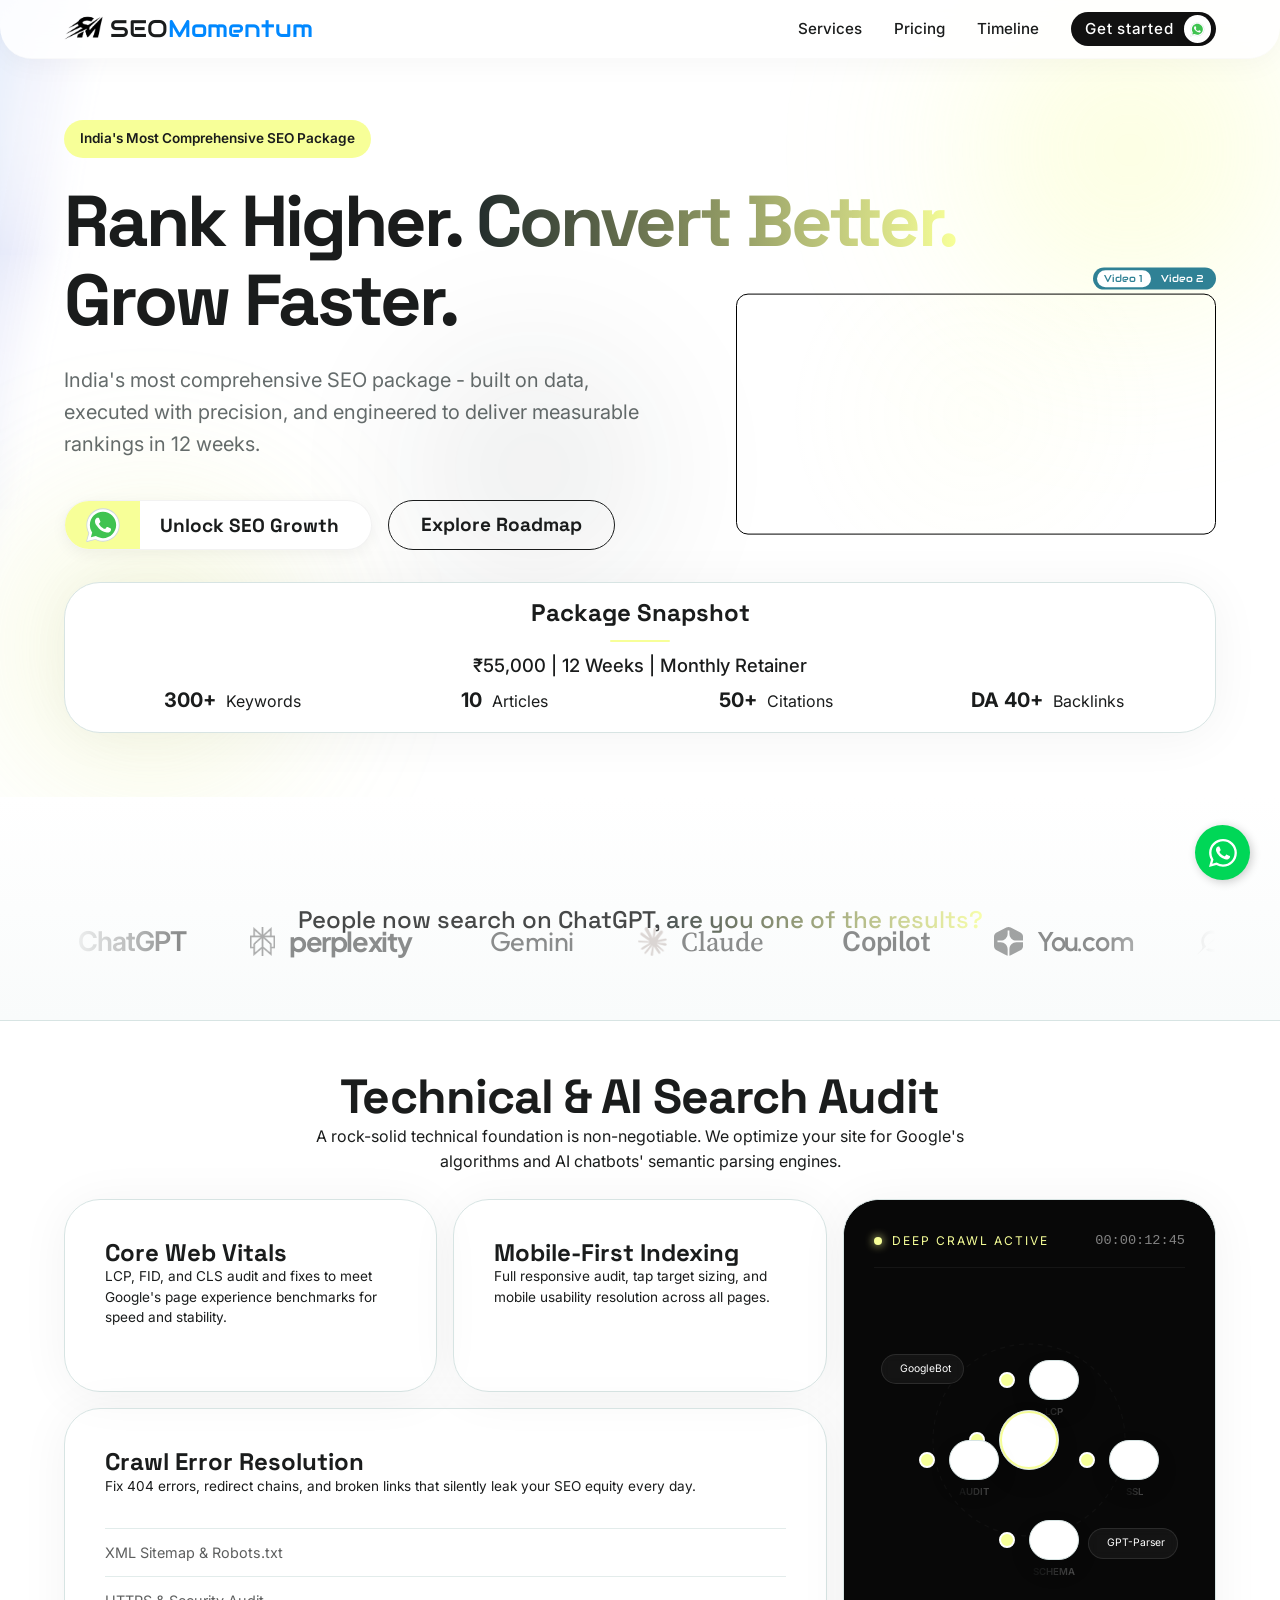
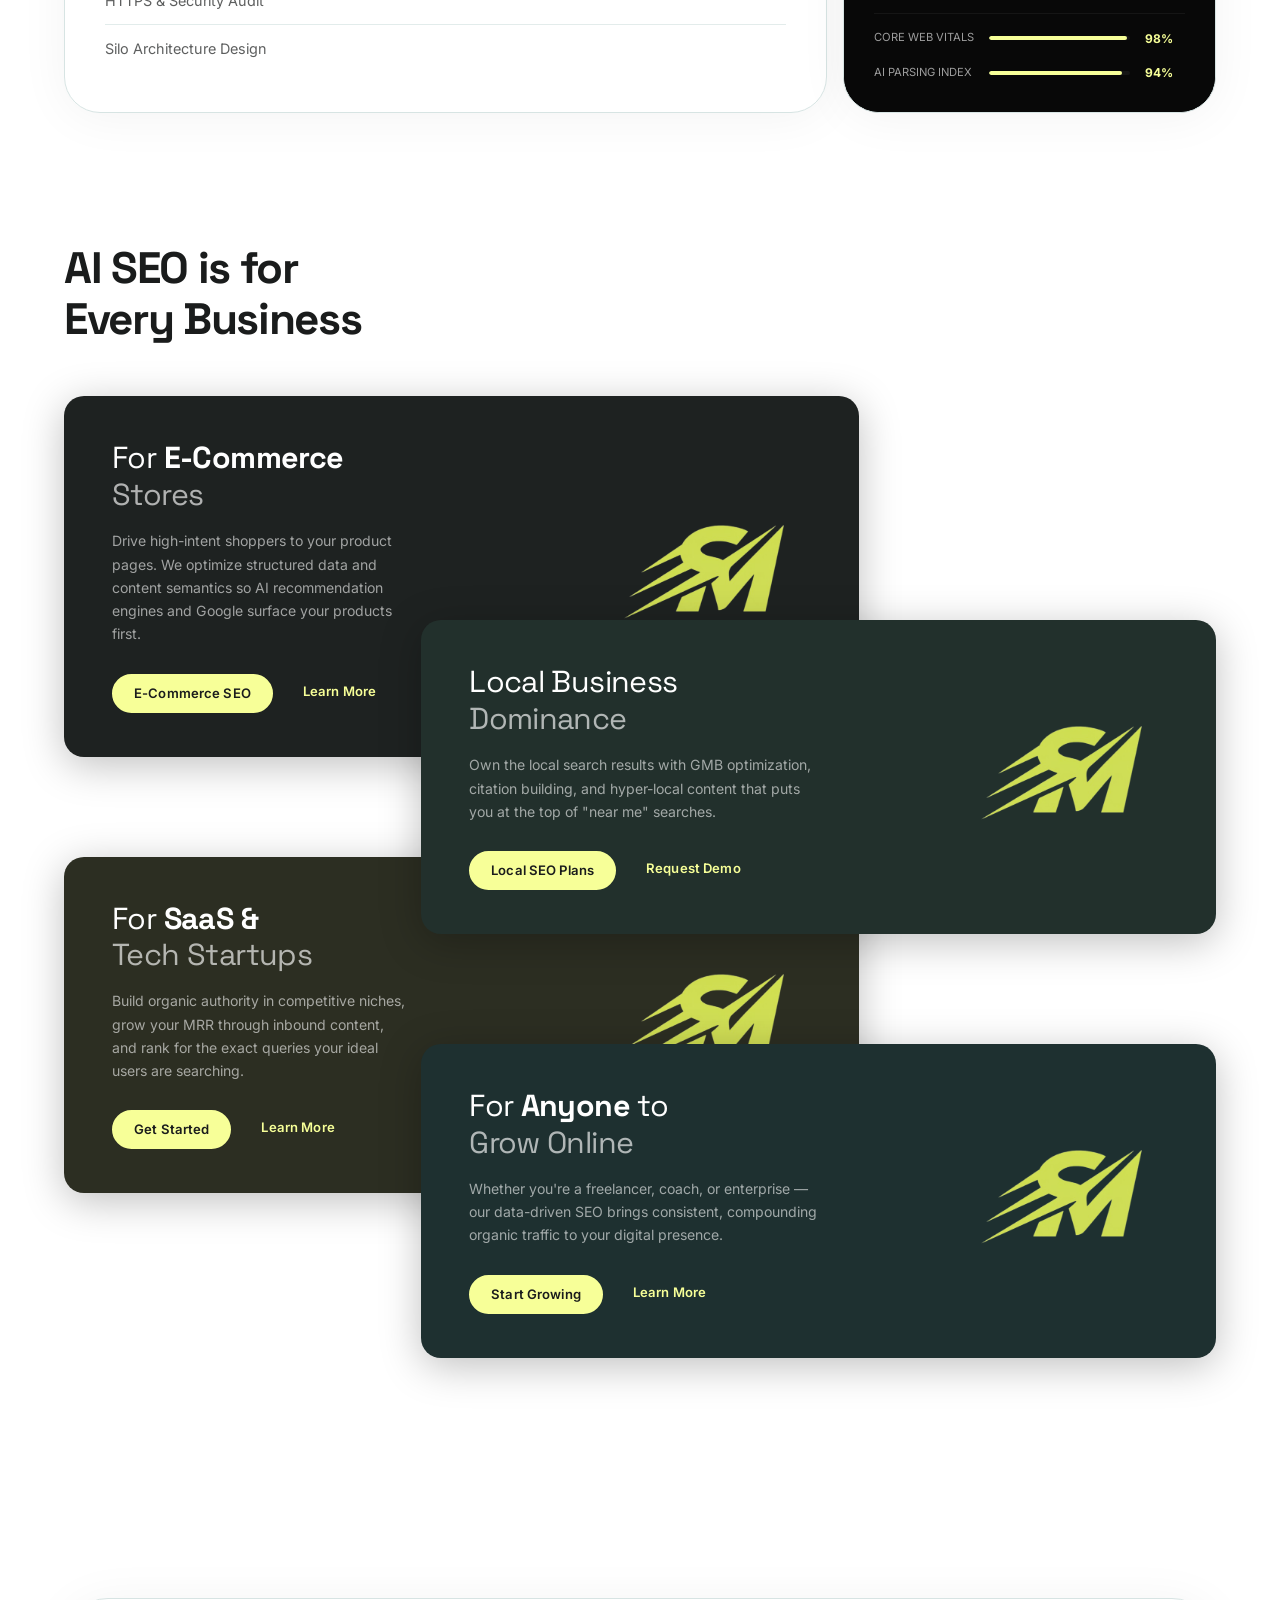
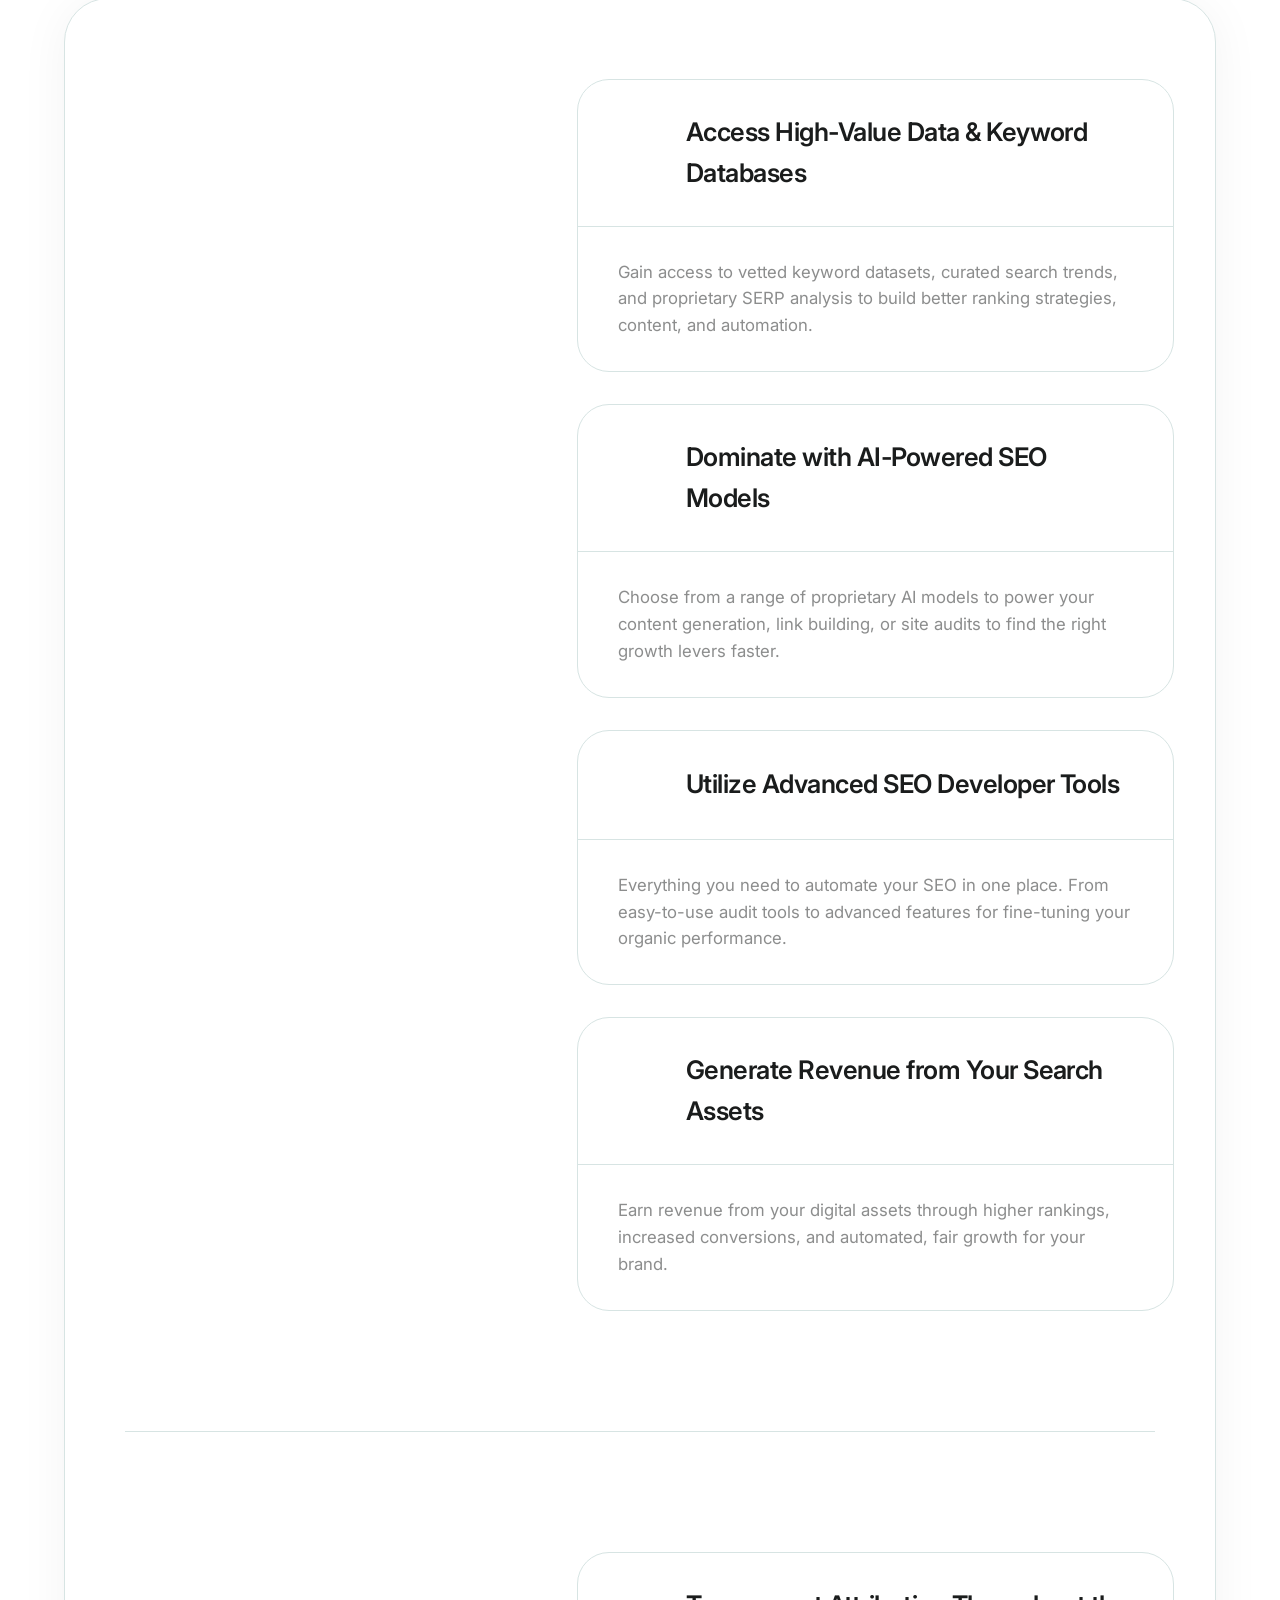
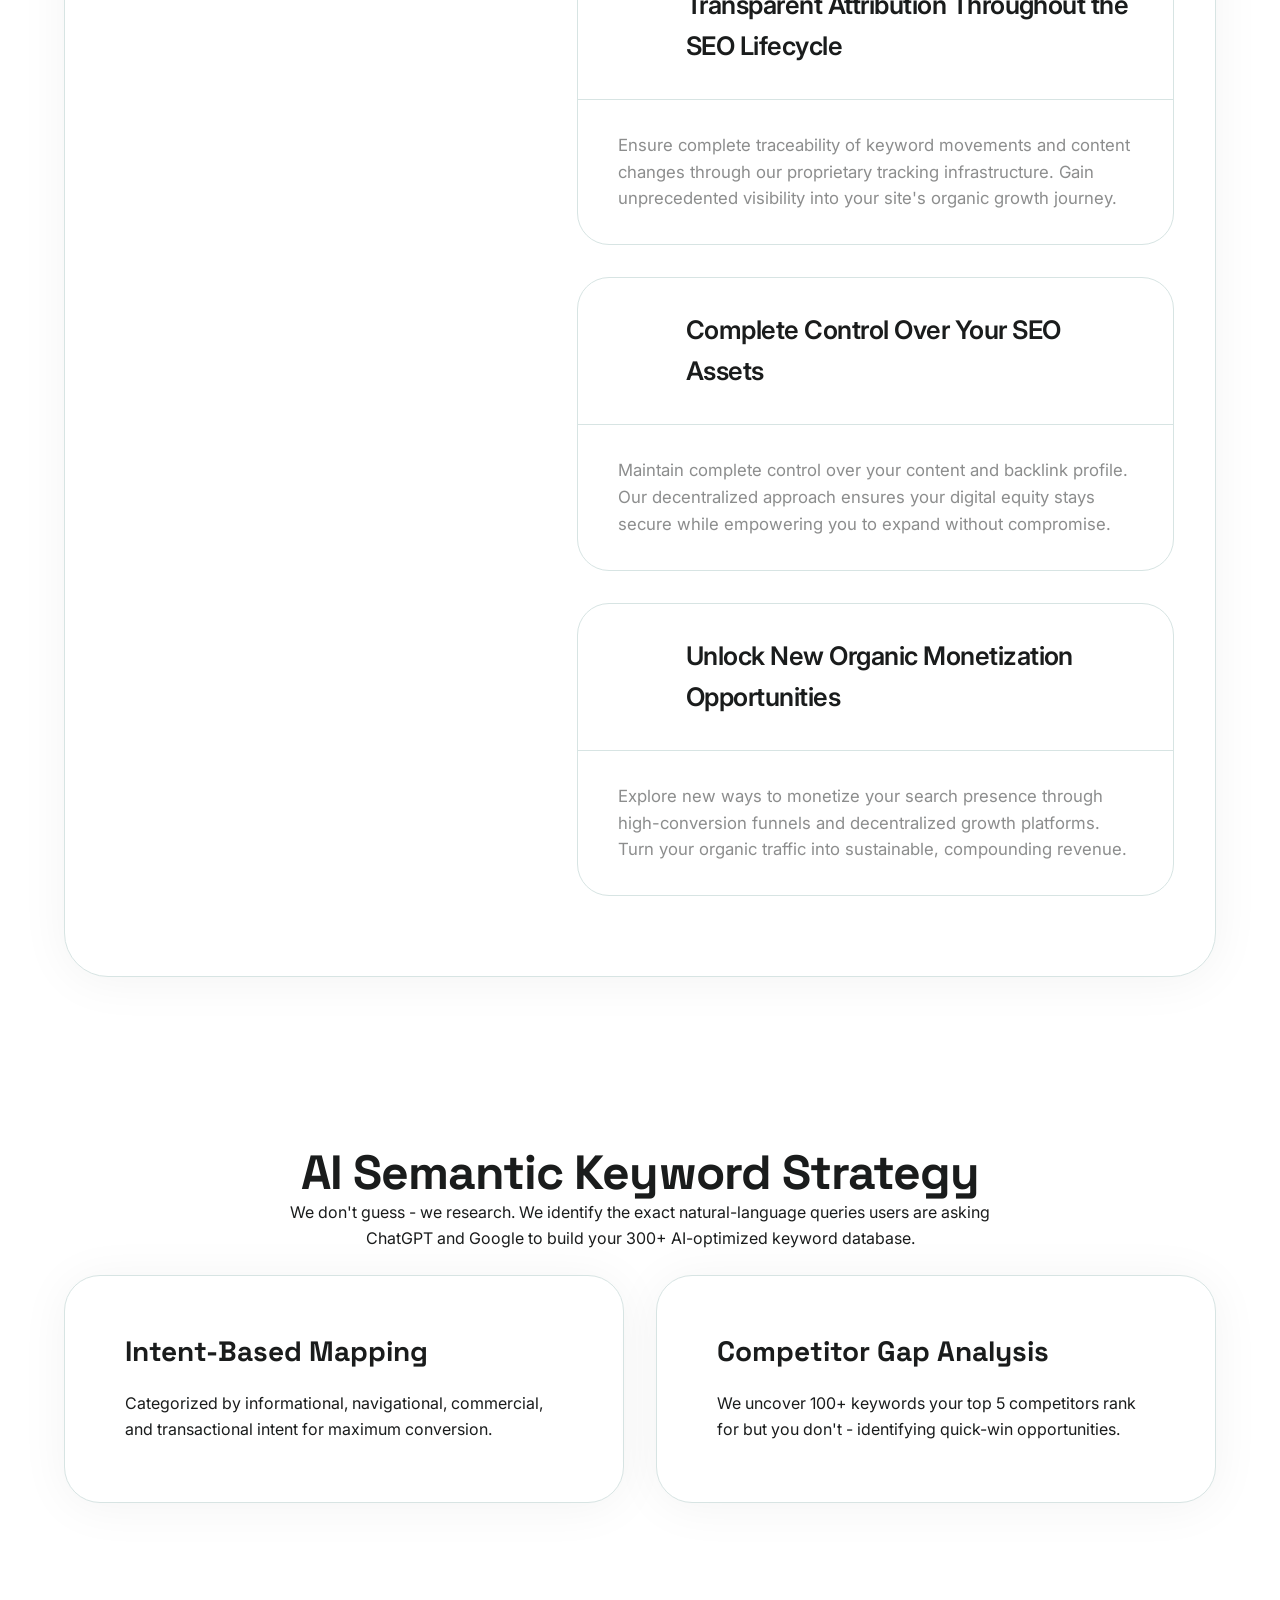
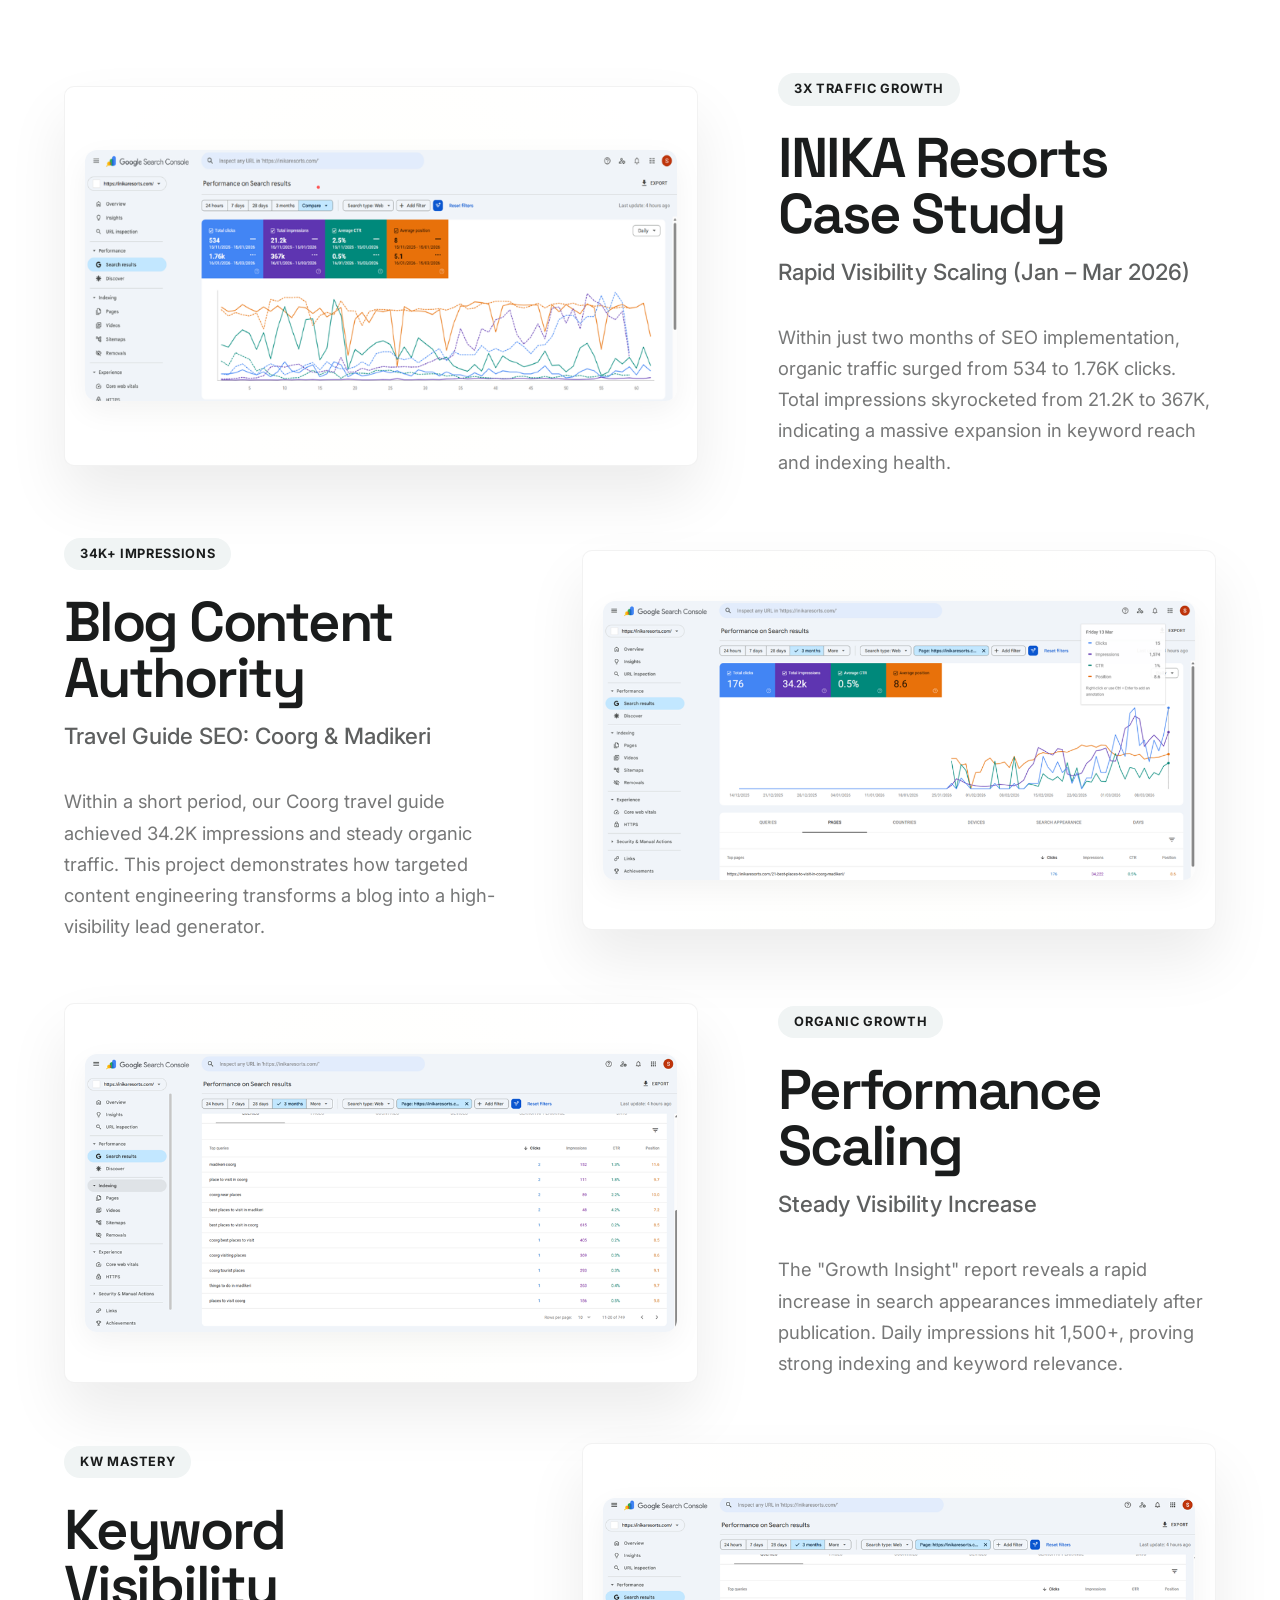
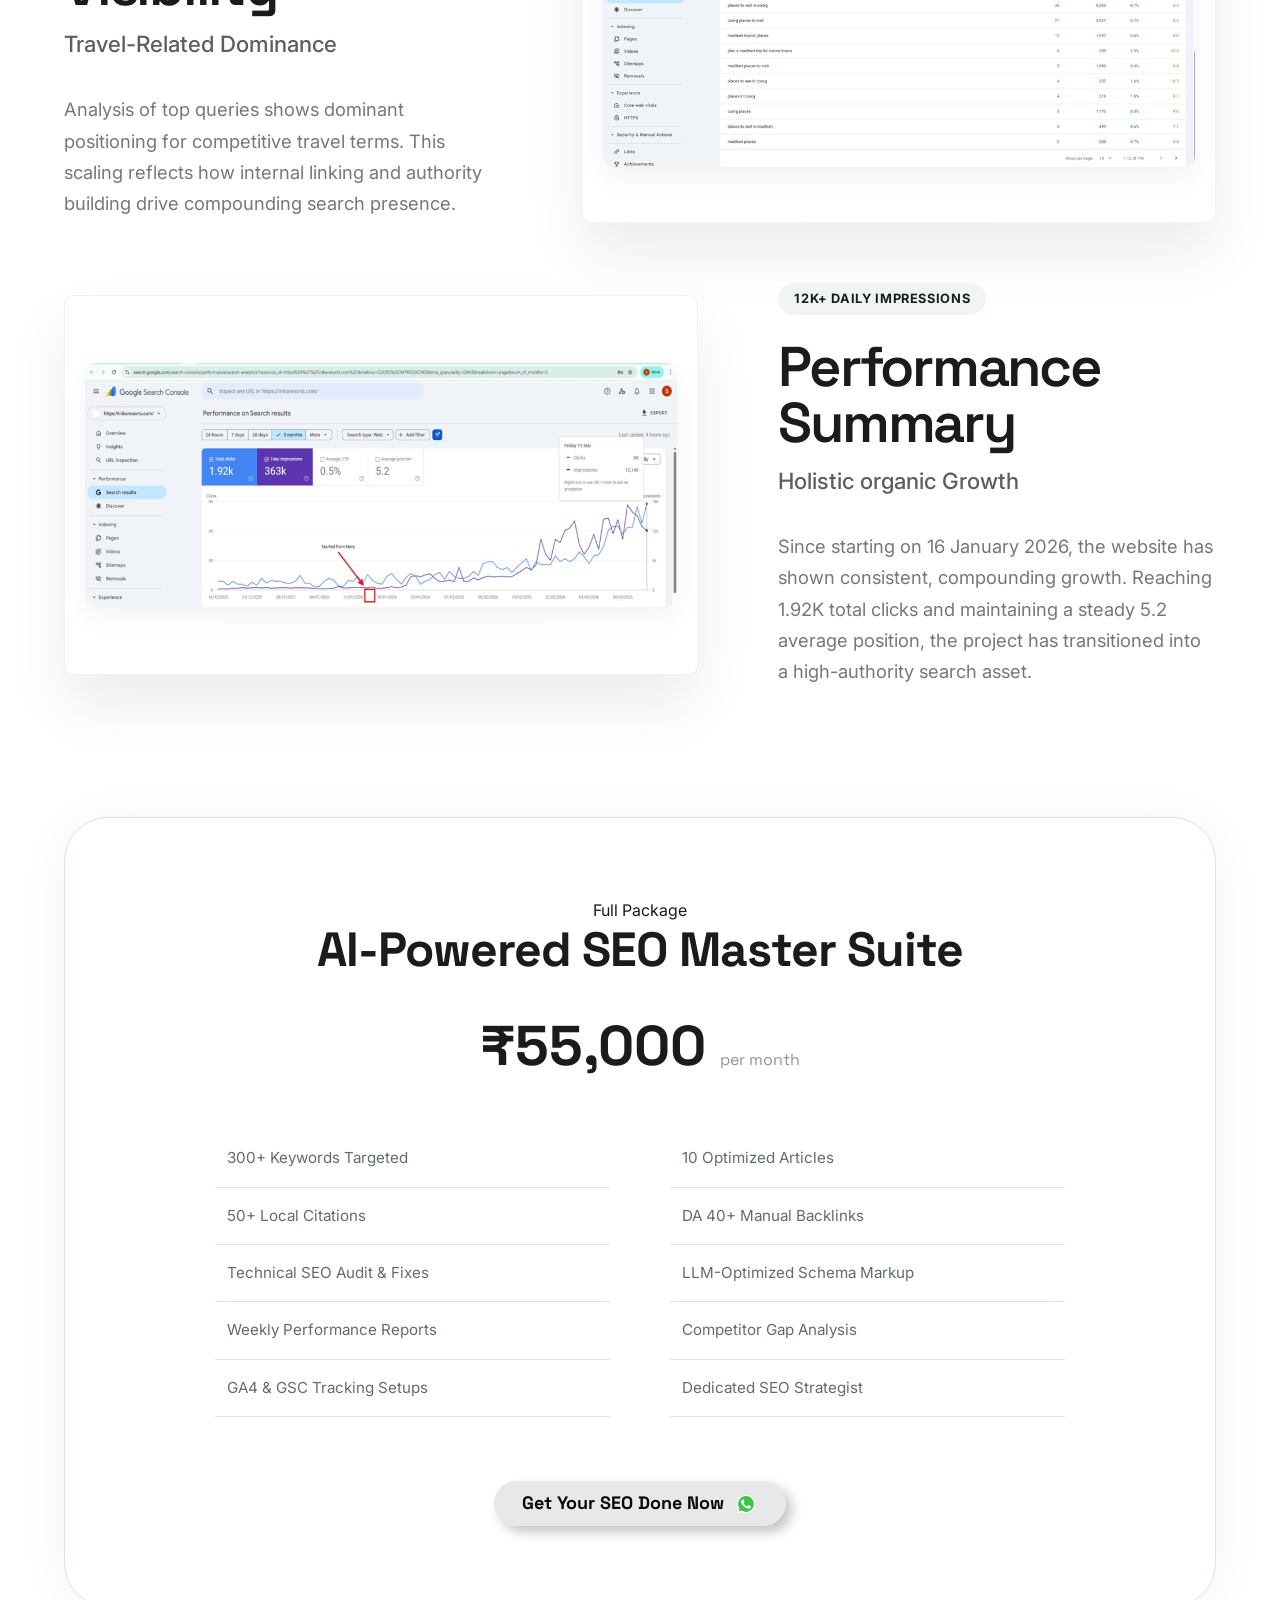
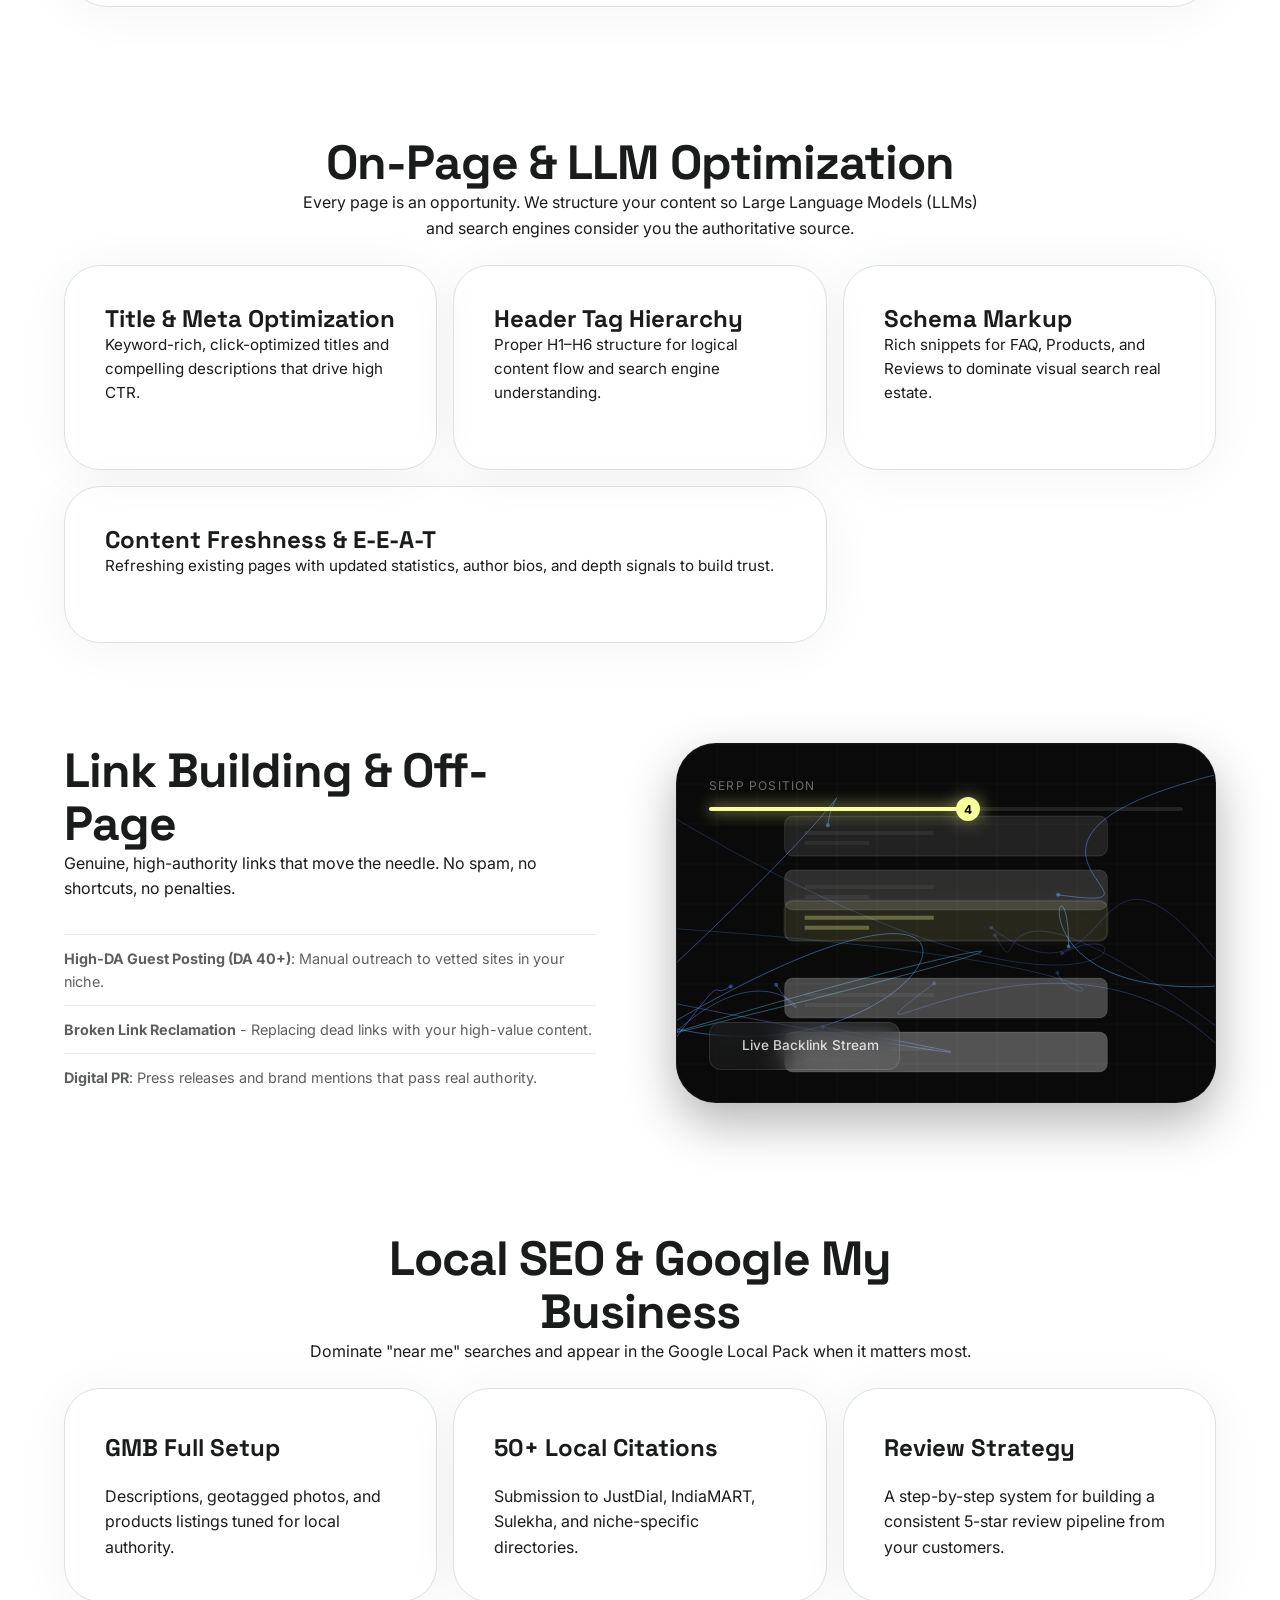
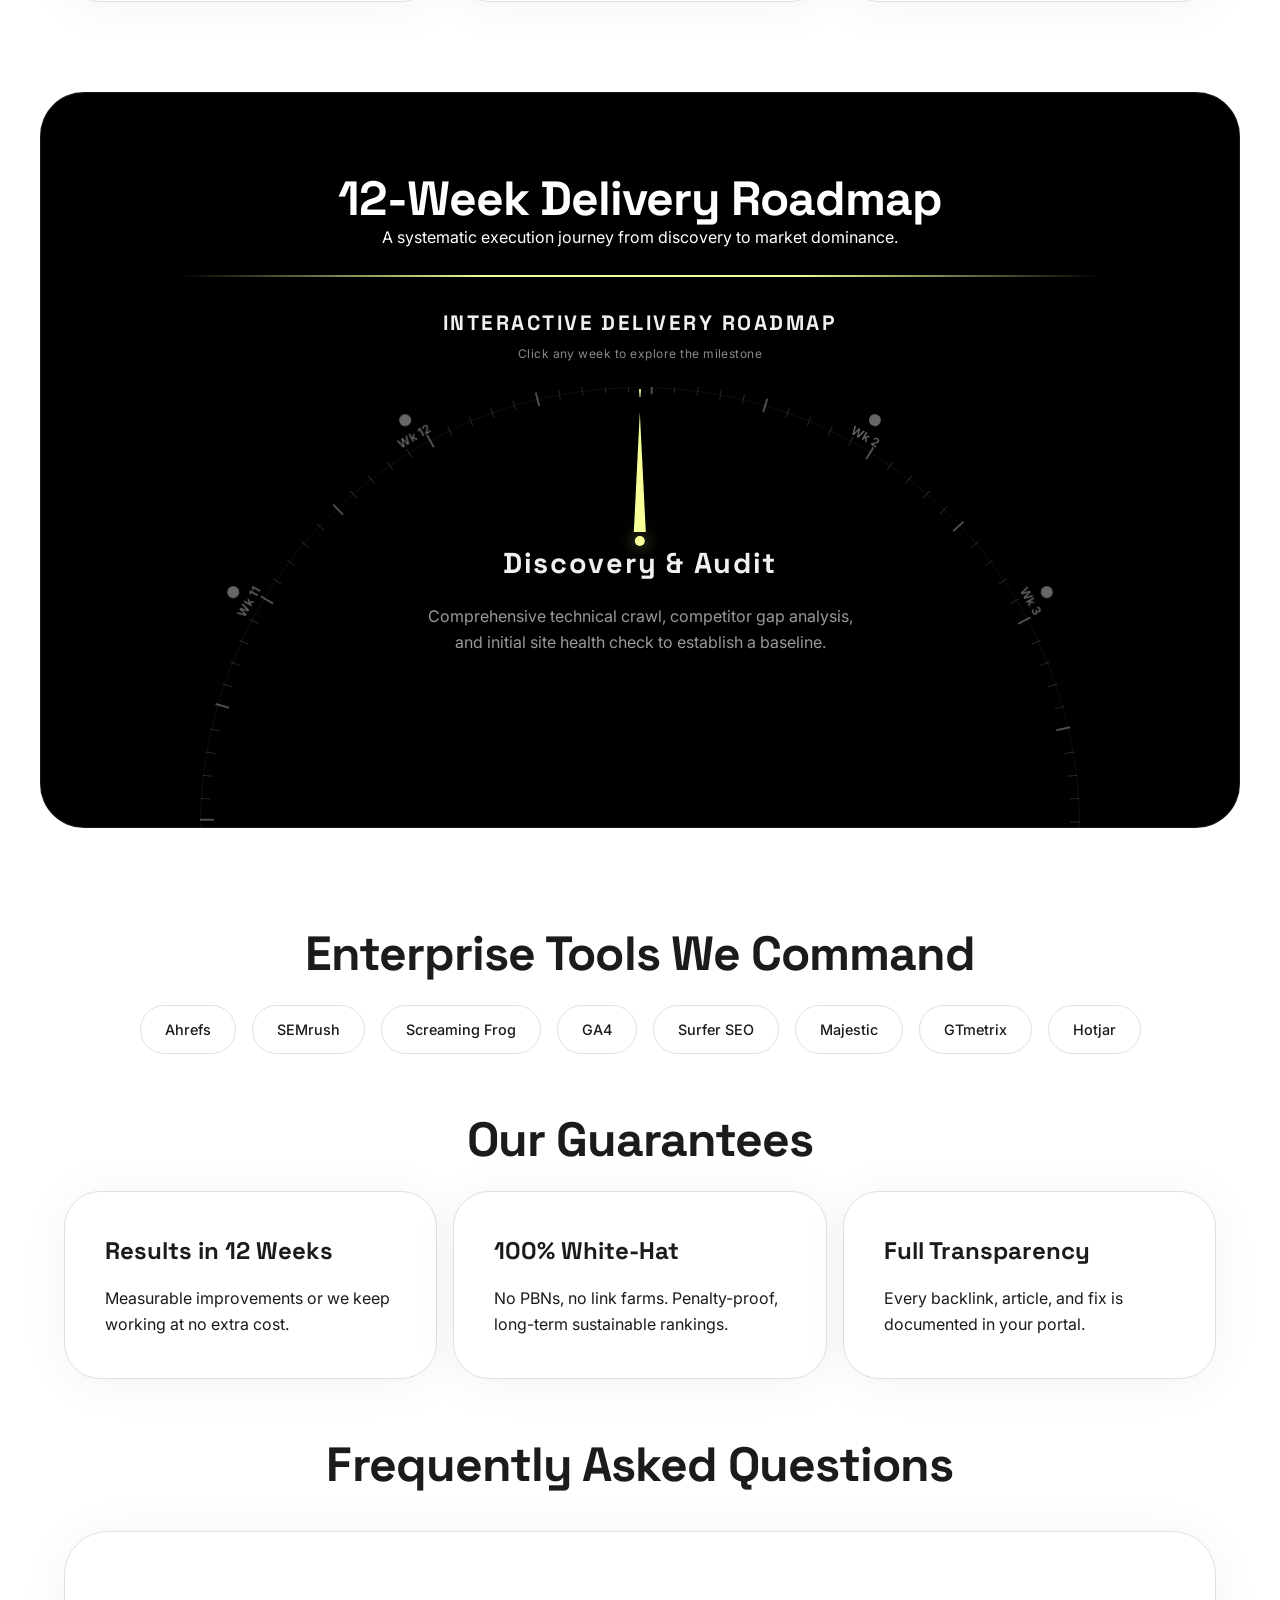
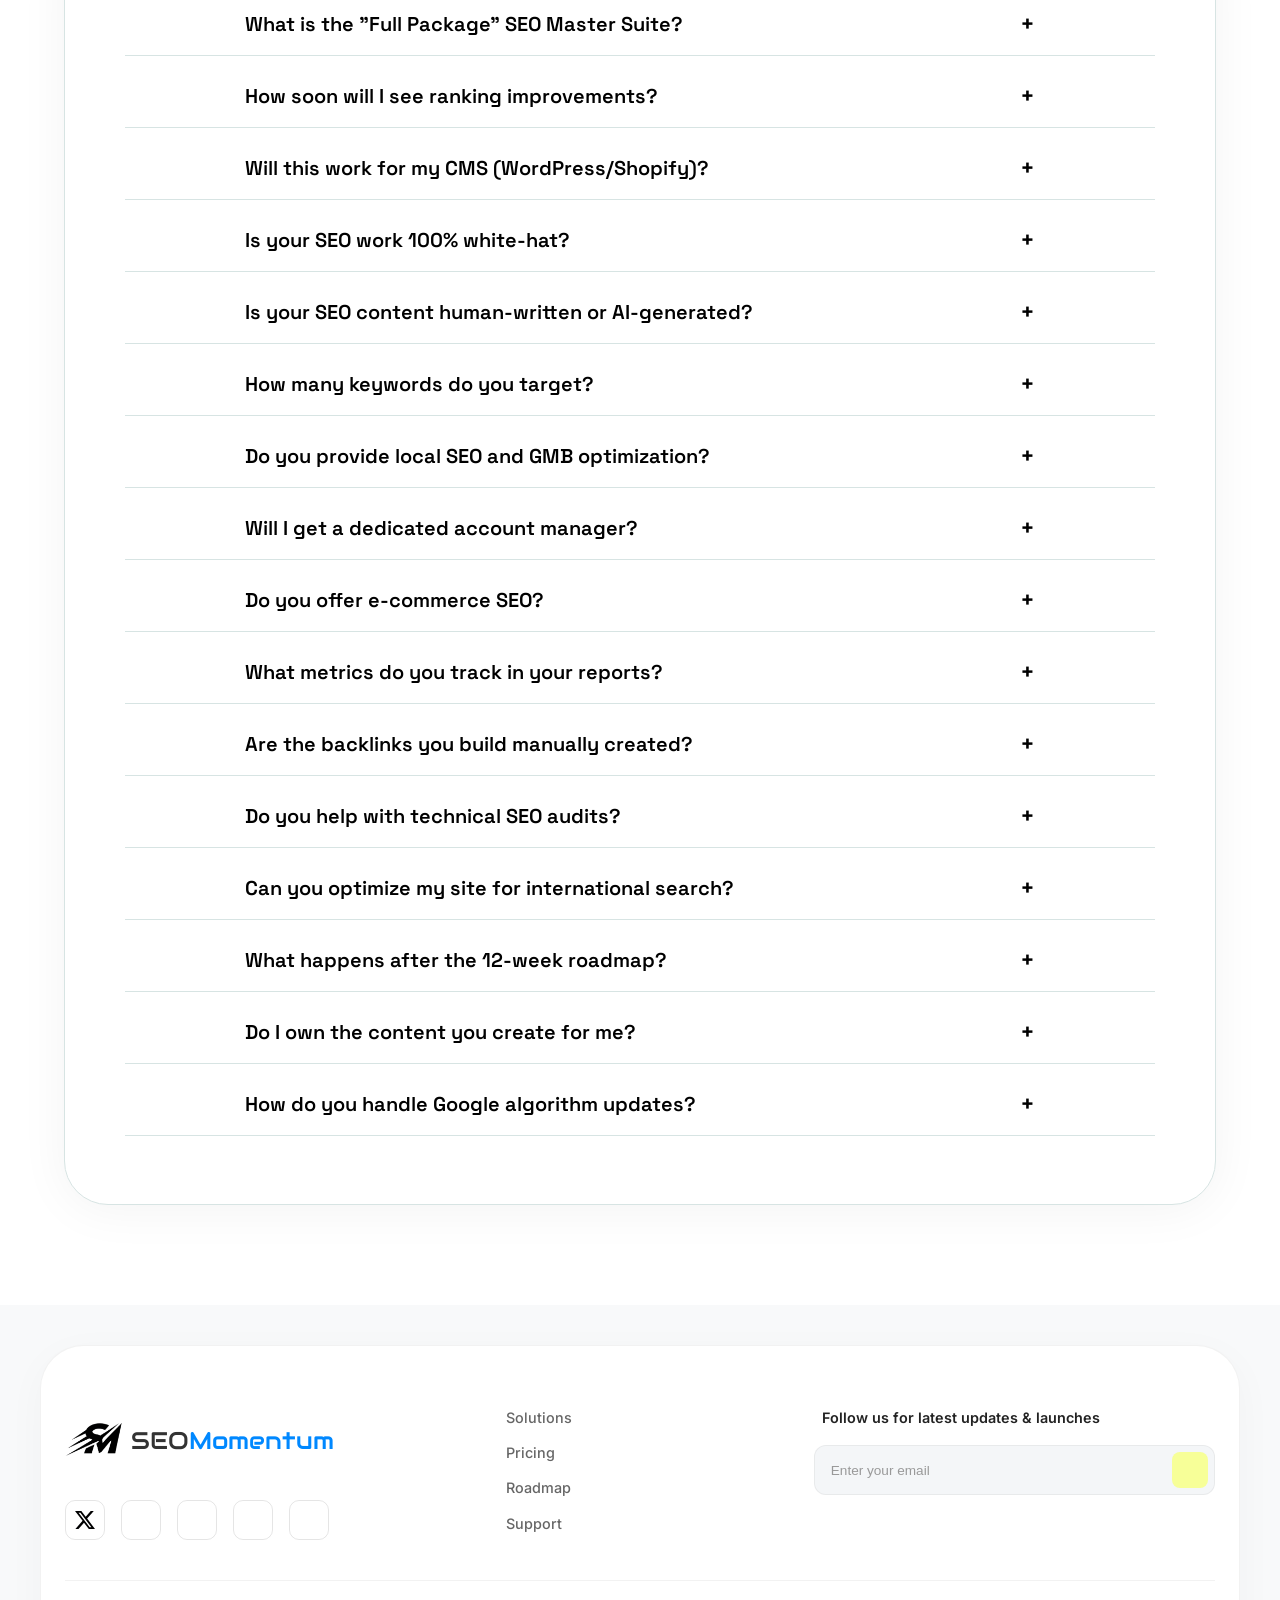
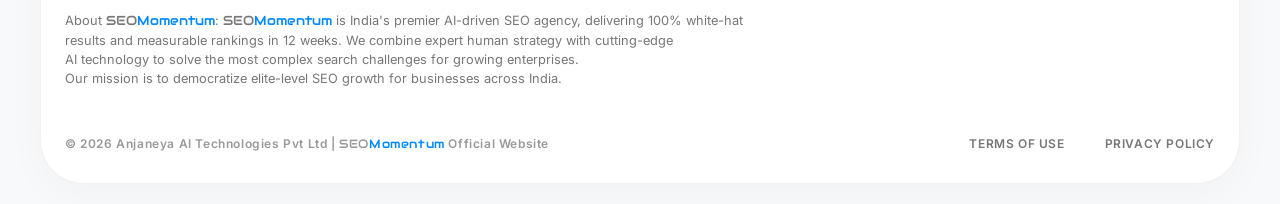
==== index.html @ 2c58799e "updates done" ====
<!DOCTYPE html>
<html lang="en">

<head>
    <meta charset="UTF-8">
    <meta name="viewport" content="width=device-width, initial-scale=1.0">
    <title>SEO Momentum | Premium SEO Services & Digital Growth</title>
    <link rel="icon" type="image/png" href="assets/seo-logo-yello.png">
    <meta name="description"
        content="SEOMomentum provides elite SEO services with guaranteed results in 12 weeks. Experience the future of search engine optimization.">
    <meta name="keywords"
        content="SEO, SEO Services, AI SEO, Digital Growth, Search Engine Optimization, SEOMomentum, SEO Momentum">
    <meta name="robots" content="index, follow, max-image-preview:large, max-snippet:-1, max-video-preview:-1">
    <meta name="author" content="SEO Momentum">

    <!-- Open Graph / Facebook -->
    <meta property="og:type" content="website">
    <meta property="og:url" content="https://yoursite.com/">
    <meta property="og:title" content="SEO Momentum | Premium SEO Services & Digital Growth">
    <meta property="og:description"
        content="SEOMomentum provides elite SEO services with guaranteed results in 12 weeks.">
    <meta property="og:image" content="https://yoursite.com/assets/seo-logo-yello.png">

    <!-- Twitter -->
    <meta property="twitter:card" content="summary_large_image">
    <meta property="twitter:url" content="https://yoursite.com/">
    <meta property="twitter:title" content="SEO Momentum | Premium SEO Services & Digital Growth">
    <meta property="twitter:description"
        content="SEOMomentum provides elite SEO services with guaranteed results in 12 weeks.">
    <meta property="twitter:image" content="https://yoursite.com/assets/seo-logo-yello.png">

    <!-- Google Fonts -->
    <link rel="preconnect" href="https://fonts.googleapis.com">
    <link rel="preconnect" href="https://fonts.gstatic.com" crossorigin>
    <link
        href="https://fonts.googleapis.com/css2?family=Audiowide&family=Hanken+Grotesk:wght@600;800&family=Inter:wght@400;500;600;700;900&family=Space+Grotesk:wght@500;700&family=Manrope:wght@600;700&family=Outfit:wght@400;500;600&family=Plus+Jakarta+Sans:wght@700&family=Public+Sans:wght@600&family=Source+Serif+4:opsz,wght@8..600,400..700&family=Urbanist:wght@600&display=swap"
        rel="stylesheet">

    <link rel="stylesheet" href="style.css">
    <link rel="stylesheet" href="timeline.css">
    <!-- Remix Icons -->
    <link href="https://cdn.jsdelivr.net/npm/remixicon@4.2.0/fonts/remixicon.css" rel="stylesheet">
</head>

<body>
    <nav class="navbar">
        <div class="container nav-content">
            <a href="#" class="logo">
                <img src="assets/seo-logo.png" alt="SEOMomentum">
                <span>SEO<span class="logo-momentum">Momentum</span></span>
            </a>
            <div class="nav-links">
                <a href="#services">Services</a>
                <a href="#pricing">Pricing</a>
                <a href="#timeline">Timeline</a>
                <a href="https://wa.me/919472762298" target="_blank" rel="noopener noreferrer" class="cssbuttons-io-button">
                    Get started
                    <div class="icon">
                        <svg viewBox="0 0 48 48" y="0px" x="0px" xmlns="http://www.w3.org/2000/svg">
                            <path d="M4.868,43.303l2.694-9.835C5.9,30.59,5.026,27.324,5.027,23.979C5.032,13.514,13.548,5,24.014,5c5.079,0.002,9.845,1.979,13.43,5.566c3.584,3.588,5.558,8.356,5.556,13.428c-0.004,10.465-8.522,18.98-18.986,18.98c-0.001,0,0,0,0,0h-0.008c-3.177-0.001-6.3-0.798-9.073-2.311L4.868,43.303z" fill="#fff"></path>
                            <path d="M4.868,43.803c-0.132,0-0.26-0.052-0.355-0.148c-0.125-0.127-0.174-0.312-0.127-0.483l2.639-9.636c-1.636-2.906-2.499-6.206-2.497-9.556C4.532,13.238,13.273,4.5,24.014,4.5c5.21,0.002,10.105,2.031,13.784,5.713c3.679,3.683,5.704,8.577,5.702,13.781c-0.004,10.741-8.746,19.48-19.486,19.48c-3.189-0.001-6.344-0.788-9.144-2.277l-9.875,2.589C4.953,43.798,4.911,43.803,4.868,43.803z" fill="#fff"></path>
                            <path d="M24.014,5c5.079,0.002,9.845,1.979,13.43,5.566c3.584,3.588,5.558,8.356,5.556,13.428c-0.004,10.465-8.522,18.98-18.986,18.98h-0.008c-3.177-0.001-6.3-0.798-9.073-2.311L4.868,43.303l2.694-9.835C5.9,30.59,5.026,27.324,5.027,23.979C5.032,13.514,13.548,5,24.014,5 M24.014,4C24.014,4,24.014,4,24.014,4C12.998,4,4.032,12.962,4.027,23.979c-0.001,3.367,0.849,6.685,2.461,9.622l-2.585,9.439c-0.094,0.345,0.002,0.713,0.254,0.967c0.19,0.192,0.447,0.297,0.711,0.297c0.085,0,0.17-0.011,0.254-0.033l9.687-2.54c2.828,1.468,5.998,2.243,9.197,2.244c11.024,0,19.99-8.963,19.995-19.98c0.002-5.339-2.075-10.359-5.848-14.135C34.378,6.083,29.357,4.002,24.014,4L24.014,4z" fill="#cfd8dc"></path>
                            <path d="M35.176,12.832c-2.98-2.982-6.941-4.625-11.157-4.626c-8.704,0-15.783,7.076-15.787,15.774c-0.001,2.981,0.833,5.883,2.413,8.396l0.376,0.597l-1.595,5.821l5.973-1.566l0.577,0.342c2.422,1.438,5.2,2.198,8.032,2.199h0.006c8.698,0,15.777-7.077,15.78-15.776C39.795,19.778,38.156,15.814,35.176,12.832z" fill="#40c351"></path>
                            <path clip-rule="evenodd" d="M19.268,16.045c-0.355-0.79-0.729-0.806-1.068-0.82c-0.277-0.012-0.593-0.011-0.909-0.011c-0.316,0-0.83,0.119-1.265,0.594c-0.435,0.475-1.661,1.622-1.661,3.956c0,2.334,1.7,4.59,1.937,4.906c0.237,0.316,3.282,5.259,8.104,7.161c4.007,1.58,4.823,1.266,5.693,1.187c0.87-0.079,2.807-1.147,3.202-2.255c0.395-1.108,0.395-2.057,0.277-2.255c-0.119-0.198-0.435-0.316-0.909-0.554s-2.807-1.385-3.242-1.543c-0.435-0.158-0.751-0.237-1.068,0.238c-0.316,0.474-1.225,1.543-1.502,1.859c-0.277,0.317-0.554,0.357-1.028,0.119c-0.474-0.238-2.002-0.738-3.815-2.354c-1.41-1.257-2.362-2.81-2.639-3.285c-0.277-0.474-0.03-0.731,0.208-0.968c0.213-0.213,0.474-0.554,0.712-0.831c0.237-0.277,0.316-0.475,0.474-0.791c0.158-0.317,0.079-0.594-0.04-0.831C20.612,19.329,19.69,16.983,19.268,16.045z" fill-rule="evenodd" fill="#fff"></path>
                        </svg>
                    </div>
                </a>
            </div>
            <button class="menu-toggle" aria-label="Toggle Menu">
                <i class="ri-menu-line"></i>
            </button>
        </div>
    </nav>

    <header class="hero">
        <canvas id="hero-canvas"></canvas>
        <div class="hero-bg-overlay"></div>
        <div class="hero-shapes">
            <div class="shape shape-1"></div>
            <div class="shape shape-2"></div>
            <div class="shape shape-3"></div>
        </div>
        <div class="rainbow-container">
            <!-- Injected via script.js -->
            <div class="h-layer"></div>
            <div class="v-layer"></div>
        </div>
        <div class="container hero-content">
            <div class="badge stagger-reveal">India's Most Comprehensive SEO Package</div>
            <h1 class="stagger-reveal">Rank Higher. <span class="gradient-text">Convert Better.</span> <br>Grow Faster.
            </h1>
            <p class="stagger-reveal">India's most comprehensive SEO package - built on data, executed with precision,
                and
                engineered to deliver measurable rankings in 12 weeks.</p>
            <div class="cta-group stagger-reveal">
                <a href="https://wa.me/919472762298" target="_blank" rel="noopener noreferrer" class="btn-lightning" style="--clr: var(--primary-color);">
                    <span class="btn-lightning-decor"></span>
                    <div class="btn-lightning-content">
                        <div class="btn-lightning__icon">
                            <svg width="40" height="40" viewBox="0 0 48 48" y="0px" x="0px" xmlns="http://www.w3.org/2000/svg">
                                <path
                                    d="M4.868,43.303l2.694-9.835C5.9,30.59,5.026,27.324,5.027,23.979C5.032,13.514,13.548,5,24.014,5c5.079,0.002,9.845,1.979,13.43,5.566c3.584,3.588,5.558,8.356,5.556,13.428c-0.004,10.465-8.522,18.98-18.986,18.98c-0.001,0,0,0,0,0h-0.008c-3.177-0.001-6.3-0.798-9.073-2.311L4.868,43.303z"
                                    fill="#fff"></path>
                                <path
                                    d="M4.868,43.803c-0.132,0-0.26-0.052-0.355-0.148c-0.125-0.127-0.174-0.312-0.127-0.483l2.639-9.636c-1.636-2.906-2.499-6.206-2.497-9.556C4.532,13.238,13.273,4.5,24.014,4.5c5.21,0.002,10.105,2.031,13.784,5.713c3.679,3.683,5.704,8.577,5.702,13.781c-0.004,10.741-8.746,19.48-19.486,19.48c-3.189-0.001-6.344-0.788-9.144-2.277l-9.875,2.589C4.953,43.798,4.911,43.803,4.868,43.803z"
                                    fill="#fff"></path>
                                <path
                                    d="M24.014,5c5.079,0.002,9.845,1.979,13.43,5.566c3.584,3.588,5.558,8.356,5.556,13.428c-0.004,10.465-8.522,18.98-18.986,18.98h-0.008c-3.177-0.001-6.3-0.798-9.073-2.311L4.868,43.303l2.694-9.835C5.9,30.59,5.026,27.324,5.027,23.979C5.032,13.514,13.548,5,24.014,5 M24.014,42.974C24.014,42.974,24.014,42.974,24.014,42.974C24.014,42.974,24.014,42.974,24.014,42.974 M24.014,42.974C24.014,42.974,24.014,42.974,24.014,42.974C24.014,42.974,24.014,42.974,24.014,42.974 M24.014,4C24.014,4,24.014,4,24.014,4C12.998,4,4.032,12.962,4.027,23.979c-0.001,3.367,0.849,6.685,2.461,9.622l-2.585,9.439c-0.094,0.345,0.002,0.713,0.254,0.967c0.19,0.192,0.447,0.297,0.711,0.297c0.085,0,0.17-0.011,0.254-0.033l9.687-2.54c2.828,1.468,5.998,2.243,9.197,2.244c11.024,0,19.99-8.963,19.995-19.98c0.002-5.339-2.075-10.359-5.848-14.135C34.378,6.083,29.357,4.002,24.014,4L24.014,4z"
                                    fill="#cfd8dc"></path>
                                <path
                                    d="M35.176,12.832c-2.98-2.982-6.941-4.625-11.157-4.626c-8.704,0-15.783,7.076-15.787,15.774c-0.001,2.981,0.833,5.883,2.413,8.396l0.376,0.597l-1.595,5.821l5.973-1.566l0.577,0.342c2.422,1.438,5.2,2.198,8.032,2.199h0.006c8.698,0,15.777-7.077,15.78-15.776C39.795,19.778,38.156,15.814,35.176,12.832z"
                                    fill="#40c351"></path>
                                <path clip-rule="evenodd"
                                    d="M19.268,16.045c-0.355-0.79-0.729-0.806-1.068-0.82c-0.277-0.012-0.593-0.011-0.909-0.011c-0.316,0-0.83,0.119-1.265,0.594c-0.435,0.475-1.661,1.622-1.661,3.956c0,2.334,1.7,4.59,1.937,4.906c0.237,0.316,3.282,5.259,8.104,7.161c4.007,1.58,4.823,1.266,5.693,1.187c0.87-0.079,2.807-1.147,3.202-2.255c0.395-1.108,0.395-2.057,0.277-2.255c-0.119-0.198-0.435-0.316-0.909-0.554s-2.807-1.385-3.242-1.543c-0.435-0.158-0.751-0.237-1.068,0.238c-0.316,0.474-1.225,1.543-1.502,1.859c-0.277,0.317-0.554,0.357-1.028,0.119c-0.474-0.238-2.002-0.738-3.815-2.354c-1.41-1.257-2.362-2.81-2.639-3.285c-0.277-0.474-0.03-0.731,0.208-0.968c0.213-0.213,0.474-0.554,0.712-0.831c0.237-0.277,0.316-0.475,0.474-0.791c0.158-0.317,0.079-0.594-0.04-0.831C20.612,19.329,19.69,16.983,19.268,16.045z"
                                    fill-rule="evenodd" fill="#fff"></path>
                            </svg>
                        </div>
                        <span class="btn-lightning__text">Unlock SEO Growth</span>
                    </div>
                </a>
                <a href="#services" class="btn btn-outline btn-premium-outline">Explore Roadmap</a>
            </div>

            <div class="hero-snapshot reveal">
                <div class="snapshot-header">
                    <h3>Package Snapshot</h3>
                    <div class="snapshot-divider"></div>
                    <p>₹55,000 | 12 Weeks | Monthly Retainer</p>
                </div>
                <div class="snapshot-grid">
                    <div class="snap-item"><strong>300+</strong> Keywords</div>
                    <div class="snap-item"><strong>10</strong> Articles</div>
                    <div class="snap-item"><strong>50+</strong> Citations</div>
                    <div class="snap-item"><strong>DA 40+</strong> Backlinks</div>
                </div>
            </div>

            <!-- Floating Video Switcher Overlay -->
            <div class="hero-video-overlay">
                <!-- Pill Toggle -->
                <div class="pill-switcher-wrapper">
                    <input type="checkbox" class="pill-button-input" checked="checked" id="hero-video-toggle">
                    <div class="pill-button">
                        <span class="pill-button-selection pill-button-selection_on pill-button-selection_active"
                            data-video="1">Video 1</span>
                        <span class="pill-button-selection pill-button-selection_off" data-video="2">Video 2</span>
                        <span class="pill-button-highlight"></span>
                    </div>
                </div>

                <!-- Main Video Frame -->
                <div class="video-main-frame">
                    <div class="video-container active" id="video-1">
                        <video autoplay muted loop playsinline class="hero-v-player">
                            <source src="assets/videos/v1.mp4" type="video/mp4">
                        </video>
                        <div class="video-controls">
                            <button class="control-btn play-pause" aria-label="Play/Pause">
                                <i class="ri-pause-fill"></i>
                            </button>
                            <div class="progress-container">
                                <div class="progress-bar"></div>
                            </div>
                            <button class="control-btn volume-toggle" aria-label="Mute/Unmute">
                                <i class="ri-volume-mute-fill"></i>
                            </button>
                            <button class="control-btn resize-btn" aria-label="Expand/Contract">
                                <i class="ri-aspect-ratio-line"></i>
                            </button>
                        </div>
                    </div>
                    <div class="video-container" id="video-2">
                        <video autoplay muted loop playsinline class="hero-v-player">
                            <source src="assets/videos/v2.mp4" type="video/mp4">
                        </video>
                        <div class="video-controls">
                            <button class="control-btn play-pause" aria-label="Play/Pause">
                                <i class="ri-pause-fill"></i>
                            </button>
                            <div class="progress-container">
                                <div class="progress-bar"></div>
                            </div>
                            <button class="control-btn volume-toggle" aria-label="Mute/Unmute">
                                <i class="ri-volume-mute-fill"></i>
                            </button>
                            <button class="control-btn resize-btn" aria-label="Expand/Contract">
                                <i class="ri-aspect-ratio-line"></i>
                            </button>
                        </div>
                    </div>
                    <div class="frame-glow"></div>
                </div>
            </div>
        </div>
    </header>

    <!-- AI SEO Marquee Section -->
    <section class="ai-seo-marquee">
        <div class="container">
            <div class="section-header">
                <h3 class="reveal">People now search on ChatGPT, <span class="gradient-text">are you one of the
                        results?</span></h3>
            </div>
            <div class="marquee-container reveal">
                <div class="marquee-content">
                    <!-- Set 1 -->
                    <div class="ai-brand brand-chatgpt"><i class="ri-openai-fill"></i> ChatGPT</div>
                    <div class="ai-brand brand-perplexity"><img src="assets/perplexity-logo.png" alt="Perplexity"
                            class="ai-logo"> Perplexity</div>
                    <div class="ai-brand brand-gemini"><i class="ri-bard-fill"></i> Gemini</div>
                    <div class="ai-brand brand-claude"><img src="assets/claude-logo.png" alt="Claude" class="ai-logo">
                        Claude</div>
                    <div class="ai-brand brand-copilot"><i class="ri-copilot-fill"></i> Copilot</div>
                    <div class="ai-brand brand-you"><svg class="ai-logo" viewBox="0 0 28 28" fill="none"
                            xmlns="http://www.w3.org/2000/svg">
                            <path fill-rule="evenodd" clip-rule="evenodd"
                                d="M 16.2936 0.5295 C 14.931 -0.1765 13.3081 -0.1765 11.9454 0.5295 L 2.53237 5.40803 C 0.976569 6.21398 0 7.81634 0 9.56151 V 18.5142 C 0 20.261 0.976569 21.8618 2.53237 22.6677 L 11.9454 27.5463 C 12.3683 27.7652 12.815 27.9159 13.273 28 V 21.619 C 13.273 17.897 10.238 14.8811 6.49607 14.8811 H 3.38926 V 13.1963 H 6.49607 C 10.2396 13.1963 13.273 10.1787 13.273 6.4583 V 3.36936 H 14.9676 V 6.4583 C 14.9676 10.1802 18.0027 13.1963 21.7445 13.1963 H 28.239 V 9.56151 C 28.239 7.8148 27.2625 6.21398 25.7066 5.40803 L 16.2936 0.5295 Z M 28.239 14.8811 H 21.7445 C 18.001 14.8811 14.9676 17.8986 14.9676 21.619 V 28 C 15.424 27.9175 15.8724 27.7652 16.2952 27.5463 L 25.7082 22.6677 C 27.264 21.8618 28.2406 20.2594 28.2406 18.5142 V 14.8795 L 28.239 14.8811 Z"
                                fill="currentColor" />
                        </svg> You.com</div>
                    <div class="ai-brand brand-grok"><svg class="ai-logo" viewBox="0 0 34 34" fill="none"
                            xmlns="http://www.w3.org/2000/svg">
                            <path
                                d="M 13.2371 21.0407 L 24.3186 12.8506 C 24.8619 12.4491 25.6384 12.6057 25.8973 13.2294 C 27.2597 16.5185 26.651 20.4712 23.9403 23.1851 C 21.2297 25.8989 17.4581 26.4941 14.0108 25.1386 L 10.2449 26.8843 C 15.6463 30.5806 22.2053 29.6665 26.304 25.5601 C 29.5551 22.3051 30.562 17.8683 29.6205 13.8673 L 29.629 13.8758 C 28.2637 7.99809 29.9647 5.64871 33.449 0.844576 C 33.5314 0.730667 33.6139 0.616757 33.6964 0.5 L 29.1113 5.09055 V 5.07631 L 13.2343 21.0436"
                                fill="currentColor" />
                            <path
                                d="M 10.9503 23.0313 C 7.07343 19.3235 7.74185 13.5853 11.0498 10.2763 C 13.4959 7.82722 17.5036 6.82767 21.0021 8.2971 L 24.7595 6.55998 C 24.0826 6.07017 23.215 5.54334 22.2195 5.17313 C 17.7198 3.31926 12.3326 4.24192 8.67479 7.90126 C 5.15635 11.4239 4.0499 16.8403 5.94992 21.4622 C 7.36924 24.9165 5.04257 27.3598 2.69884 29.826 C 1.86829 30.7002 1.0349 31.5745 0.36364 32.5 L 10.9474 23.0341"
                                fill="currentColor" />
                        </svg> Grok</div>
                    <div class="ai-brand brand-komo"><img src="https://www.google.com/s2/favicons?domain=komo.ai&sz=128"
                            alt="Komo AI" class="ai-logo"> Komo AI</div>
                    <div class="ai-brand brand-ao"><i class="ri-search-eye-line"></i> AI Overviews</div>

                    <!-- Set 2 -->
                    <div class="ai-brand brand-chatgpt"><i class="ri-openai-fill"></i> ChatGPT</div>
                    <div class="ai-brand brand-perplexity"><img src="assets/perplexity-logo.png" alt="Perplexity"
                            class="ai-logo"> Perplexity</div>
                    <div class="ai-brand brand-gemini"><i class="ri-bard-fill"></i> Gemini</div>
                    <div class="ai-brand brand-claude"><img src="assets/claude-logo.png" alt="Claude" class="ai-logo">
                        Claude</div>
                    <div class="ai-brand brand-copilot"><i class="ri-copilot-fill"></i> Copilot</div>
                    <div class="ai-brand brand-you"><svg class="ai-logo" viewBox="0 0 28 28" fill="none"
                            xmlns="http://www.w3.org/2000/svg">
                            <path fill-rule="evenodd" clip-rule="evenodd"
                                d="M 16.2936 0.5295 C 14.931 -0.1765 13.3081 -0.1765 11.9454 0.5295 L 2.53237 5.40803 C 0.976569 6.21398 0 7.81634 0 9.56151 V 18.5142 C 0 20.261 0.976569 21.8618 2.53237 22.6677 L 11.9454 27.5463 C 12.3683 27.7652 12.815 27.9159 13.273 28 V 21.619 C 13.273 17.897 10.238 14.8811 6.49607 14.8811 H 3.38926 V 13.1963 H 6.49607 C 10.2396 13.1963 13.273 10.1787 13.273 6.4583 V 3.36936 H 14.9676 V 6.4583 C 14.9676 10.1802 18.0027 13.1963 21.7445 13.1963 H 28.239 V 9.56151 C 28.239 7.8148 27.2625 6.21398 25.7066 5.40803 L 16.2936 0.5295 Z M 28.239 14.8811 H 21.7445 C 18.001 14.8811 14.9676 17.8986 14.9676 21.619 V 28 C 15.424 27.9175 15.8724 27.7652 16.2952 27.5463 L 25.7082 22.6677 C 27.264 21.8618 28.2406 20.2594 28.2406 18.5142 V 14.8795 L 28.239 14.8811 Z"
                                fill="currentColor" />
                        </svg> You.com</div>
                    <div class="ai-brand brand-grok"><svg class="ai-logo" viewBox="0 0 34 34" fill="none"
                            xmlns="http://www.w3.org/2000/svg">
                            <path
                                d="M 13.2371 21.0407 L 24.3186 12.8506 C 24.8619 12.4491 25.6384 12.6057 25.8973 13.2294 C 27.2597 16.5185 26.651 20.4712 23.9403 23.1851 C 21.2297 25.8989 17.4581 26.4941 14.0108 25.1386 L 10.2449 26.8843 C 15.6463 30.5806 22.2053 29.6665 26.304 25.5601 C 29.5551 22.3051 30.562 17.8683 29.6205 13.8673 L 29.629 13.8758 C 28.2637 7.99809 29.9647 5.64871 33.449 0.844576 C 33.5314 0.730667 33.6139 0.616757 33.6964 0.5 L 29.1113 5.09055 V 5.07631 L 13.2343 21.0436"
                                fill="currentColor" />
                            <path
                                d="M 10.9503 23.0313 C 7.07343 19.3235 7.74185 13.5853 11.0498 10.2763 C 13.4959 7.82722 17.5036 6.82767 21.0021 8.2971 L 24.7595 6.55998 C 24.0826 6.07017 23.215 5.54334 22.2195 5.17313 C 17.7198 3.31926 12.3326 4.24192 8.67479 7.90126 C 5.15635 11.4239 4.0499 16.8403 5.94992 21.4622 C 7.36924 24.9165 5.04257 27.3598 2.69884 29.826 C 1.86829 30.7002 1.0349 31.5745 0.36364 32.5 L 10.9474 23.0341"
                                fill="currentColor" />
                        </svg> Grok</div>
                    <div class="ai-brand brand-komo"><img src="https://www.google.com/s2/favicons?domain=komo.ai&sz=128"
                            alt="Komo AI" class="ai-logo"> Komo AI</div>
                    <div class="ai-brand brand-ao"><i class="ri-search-eye-line"></i> AI Overviews</div>
                </div>
            </div>
        </div>
    </section>

    <section id="services" class="services">
        <div class="container">
            <div class="section-header">
                <h2 class="reveal">Technical & AI Search Audit</h2>
                <p class="reveal">A rock-solid technical foundation is non-negotiable. We optimize your site for
                    Google's algorithms and AI chatbots' semantic parsing engines.</p>
            </div>
            <div class="bento-grid">
                <div class="service-card reveal">
                    <h3>Core Web Vitals</h3>
                    <p class="service-desc">LCP, FID, and CLS audit and fixes to meet Google's page experience
                        benchmarks for speed and
                        stability.</p>
                </div>
                <div class="service-card reveal">
                    <h3>Mobile-First Indexing</h3>
                    <p class="service-desc">Full responsive audit, tap target sizing, and mobile usability resolution
                        across all pages.</p>
                </div>
                <div class="service-card reveal card-wide">
                    <h3>Crawl Error Resolution</h3>
                    <p class="service-desc">Fix 404 errors, redirect chains, and broken links that silently leak your
                        SEO equity every day.
                    </p>
                    <ul class="spec-list compact">
                        <li>XML Sitemap & Robots.txt</li>
                        <li>HTTPS & Security Audit</li>
                        <li>Silo Architecture Design</li>
                    </ul>
                </div>
                <div class="service-card reveal visual-card">
                    <div class="audit-animation-container">
                        <div class="audit-hud">
                            <div class="hud-header">
                                <div class="hud-status">
                                    <span class="status-dot pulse"></span>
                                    <span class="status-text">Deep Crawl Active</span>
                                </div>
                                <div class="hud-timer">00:00:12:45</div>
                            </div>

                            <div class="crawl-network">
                                <!-- Central Website Node -->
                                <div class="node node--central">
                                    <div class="node-inner">
                                        <i class="ri-global-line"></i>
                                    </div>
                                    <div class="node-ripple"></div>
                                </div>

                                <!-- Orbiting Technical Nodes -->
                                <div class="orbit-container">
                                    <div class="node node--sub" style="--d: 0s; --x: 0; --y: -80px;">
                                        <i class="ri-speed-up-line"></i>
                                        <span class="node-label">LCP</span>
                                    </div>
                                    <div class="node node--sub" style="--d: 1s; --x: 80px; --y: 0;">
                                        <i class="ri-lock-2-line"></i>
                                        <span class="node-label">SSL</span>
                                    </div>
                                    <div class="node node--sub" style="--d: 2s; --x: 0; --y: 80px;">
                                        <i class="ri-robot-line"></i>
                                        <span class="node-label">Schema</span>
                                    </div>
                                    <div class="node node--sub" style="--d: 3s; --x: -80px; --y: 0;">
                                        <i class="ri-search-eye-line"></i>
                                        <span class="node-label">Audit</span>
                                    </div>
                                </div>

                                <!-- SVG Connections -->
                                <svg class="crawl-svg" viewBox="0 0 200 200">
                                    <circle cx="100" cy="100" r="80" class="orbit-path" />
                                    <line x1="100" y1="100" x2="100" y2="20" class="crawl-line" />
                                    <line x1="100" y1="100" x2="180" y2="100" class="crawl-line" />
                                    <line x1="100" y1="100" x2="100" y2="180" class="crawl-line" />
                                    <line x1="100" y1="100" x2="20" y2="100" class="crawl-line" />
                                </svg>
                            </div>

                            <div class="hud-footer">
                                <div class="hud-stat">
                                    <span class="stat-name">Core Web Vitals</span>
                                    <div class="stat-progress">
                                        <div class="stat-bar" style="width: 98%;"></div>
                                    </div>
                                    <span class="stat-val">98%</span>
                                </div>
                                <div class="hud-stat">
                                    <span class="stat-name">AI Parsing Index</span>
                                    <div class="stat-progress">
                                        <div class="stat-bar" style="width: 94%;"></div>
                                    </div>
                                    <span class="stat-val">94%</span>
                                </div>
                            </div>

                            <div class="floating-bot bot-google">
                                <i class="ri-google-fill"></i> GoogleBot
                            </div>
                            <div class="floating-bot bot-gpt">
                                <i class="ri-openai-fill"></i> GPT-Parser
                            </div>
                        </div>
                    </div>
                </div>
            </div>
        </div>
    </section>

    <!-- Sahara AI-style staggered cards -->
    <section class="seo-for-everyone">
        <div class="container">
            <div class="seo-everyone-header">
                <h2>AI SEO is for <br>Every Business</h2>
            </div>
            <!-- Two-column stagger layout -->
            <div class="stagger-cards-wrapper">

                <!-- LEFT COLUMN: Cards 1 & 3 -->
                <div class="stagger-col-left">
                    <!-- Card 1 -->
                    <div class="stagger-card stagger-card--1 reveal">
                        <div class="stagger-card__text">
                            <h3>For <strong>E-Commerce</strong><br><span>Stores</span></h3>
                            <p class="stagger-card__desc">Drive high-intent shoppers to your product pages. We optimize
                                structured data and content semantics so AI recommendation engines and Google surface
                                your products first.</p>
                            <div class="stagger-card__actions">
                                <a href="#pricing" class="stagger-btn stagger-btn--filled">E-Commerce SEO</a>
                                <a href="#services" class="stagger-btn stagger-btn--outline">Learn More</a>
                            </div>
                        </div>
                        <div class="stagger-card__icon">
                            <img src="assets/seo-logo-yello.png" alt="SEOMomentum">
                        </div>
                    </div>
                    <!-- Card 3 -->
                    <div class="stagger-card stagger-card--3 reveal">
                        <div class="stagger-card__text">
                            <h3>For <strong>SaaS &</strong><br><span>Tech Startups</span></h3>
                            <p class="stagger-card__desc">Build organic authority in competitive niches, grow your MRR
                                through inbound content, and rank for the exact queries your ideal users are searching.
                            </p>
                            <div class="stagger-card__actions">
                                <a href="#pricing" class="stagger-btn stagger-btn--filled">Get Started</a>
                                <a href="#services" class="stagger-btn stagger-btn--outline">Learn More</a>
                            </div>
                        </div>
                        <div class="stagger-card__icon">
                            <img src="assets/seo-logo-yello.png" alt="SEOMomentum">
                        </div>
                    </div>
                </div>

                <!-- RIGHT COLUMN: Cards 2 & 4, shifted down by half a card height -->
                <div class="stagger-col-right">
                    <!-- Card 2 -->
                    <div class="stagger-card stagger-card--2 reveal">
                        <div class="stagger-card__text">
                            <h3>Local Business <br><span>Dominance</span></h3>
                            <p class="stagger-card__desc">Own the local search results with GMB optimization, citation
                                building, and hyper-local content that puts you at the top of "near me" searches.</p>
                            <div class="stagger-card__actions">
                                <a href="#local-seo" class="stagger-btn stagger-btn--filled">Local SEO Plans</a>
                                <a href="https://wa.me/919472762298" target="_blank" rel="noopener noreferrer" class="stagger-btn stagger-btn--outline">Request Demo</a>
                            </div>
                        </div>
                        <div class="stagger-card__icon">
                            <img src="assets/seo-logo-yello.png" alt="SEOMomentum">
                        </div>
                    </div>
                    <!-- Card 4 -->
                    <div class="stagger-card stagger-card--4 reveal">
                        <div class="stagger-card__text">
                            <h3>For <strong>Anyone</strong> to <br><span>Grow Online</span></h3>
                            <p class="stagger-card__desc">Whether you're a freelancer, coach, or enterprise — our
                                data-driven SEO brings consistent, compounding organic traffic to your digital presence.
                            </p>
                            <div class="stagger-card__actions">
                                <a href="#pricing" class="stagger-btn stagger-btn--filled">Start Growing</a>
                                <a href="#services" class="stagger-btn stagger-btn--outline">Learn More</a>
                            </div>
                        </div>
                        <div class="stagger-card__icon">
                            <img src="assets/seo-logo-yello.png" alt="SEOMomentum">
                        </div>
                    </div>
                </div>

            </div>
        </div>
    </section>

    <!-- Feature Split Section -->
    <section class="feature-split-section">
        <div class="container">
            <div class="feature-split-outer">
                <div class="feature-split-wrapper">
                    <!-- Left Info -->
                    <div class="feature-split-info reveal">
                        <h2>Build with <br><span class="logo-audiowide logo-reduced-size">SEO<span
                                    class="logo-momentum">Momentum</span></span></h2>
                        <p>Our platform empowers you with the resources you need to build, train, and monetize your SEO
                            assets and digital presence.</p>
                    </div>

                    <!-- Right Cards -->
                    <div class="feature-split-cards">
                        <!-- Card 1 -->
                        <div class="fsplit-card reveal">
                            <div class="fsplit-header">
                                <div class="fsplit-icon">
                                    <i class="ri-database-2-line"></i>
                                </div>
                                <h4>Access High-Value Data & Keyword Databases</h4>
                            </div>
                            <div class="fsplit-content">
                                <p>Gain access to vetted keyword datasets, curated search trends, and proprietary SERP
                                    analysis to build better ranking strategies, content, and automation.</p>
                            </div>
                        </div>

                        <!-- Card 2 -->
                        <div class="fsplit-card reveal">
                            <div class="fsplit-header">
                                <div class="fsplit-icon">
                                    <i class="ri-robot-line"></i>
                                </div>
                                <h4>Dominate with AI-Powered SEO Models</h4>
                            </div>
                            <div class="fsplit-content">
                                <p>Choose from a range of proprietary AI models to power your content generation, link
                                    building, or site audits to find the right growth levers faster.</p>
                            </div>
                        </div>

                        <!-- Card 3 -->
                        <div class="fsplit-card reveal">
                            <div class="fsplit-header">
                                <div class="fsplit-icon">
                                    <i class="ri-code-s-slash-line"></i>
                                </div>
                                <h4>Utilize Advanced SEO Developer Tools</h4>
                            </div>
                            <div class="fsplit-content">
                                <p>Everything you need to automate your SEO in one place. From easy-to-use audit tools
                                    to advanced features for fine-tuning your organic performance.</p>
                            </div>
                        </div>

                        <!-- Card 4 -->
                        <div class="fsplit-card reveal">
                            <div class="fsplit-header">
                                <div class="fsplit-icon">
                                    <i class="ri-money-dollar-circle-line"></i>
                                </div>
                                <h4>Generate Revenue from Your Search Assets</h4>
                            </div>
                            <div class="fsplit-content">
                                <p>Earn revenue from your digital assets through higher rankings, increased conversions,
                                    and automated, fair growth for your brand.</p>
                            </div>
                        </div>
                    </div>

                </div>

                <div class="feature-split-wrapper feature-split-wrapper--alt">
                    <!-- Left Info -->
                    <div class="feature-split-info reveal">
                        <h2>The <br><span class="logo-audiowide logo-reduced-size">SEO<span
                                    class="logo-momentum">Momentum</span></span> <br>Advantage</h2>
                        <p>At the intersection of data science and SEO, our platform empowers everyone with new ways to
                            create, collaborate, and thrive in search.</p>
                    </div>

                    <!-- Right Cards -->
                    <div class="feature-split-cards">
                        <!-- Card 1 -->
                        <div class="fsplit-card reveal">
                            <div class="fsplit-header">
                                <div class="fsplit-icon">
                                    <i class="ri-search-eye-line"></i>
                                </div>
                                <h4>Transparent Attribution Throughout the SEO Lifecycle</h4>
                            </div>
                            <div class="fsplit-content">
                                <p>Ensure complete traceability of keyword movements and content changes through our
                                    proprietary tracking infrastructure. Gain unprecedented visibility into your site's
                                    organic growth journey.</p>
                            </div>
                        </div>

                        <!-- Card 2 -->
                        <div class="fsplit-card reveal">
                            <div class="fsplit-header">
                                <div class="fsplit-icon">
                                    <i class="ri-lock-unlock-line"></i>
                                </div>
                                <h4>Complete Control Over Your SEO Assets</h4>
                            </div>
                            <div class="fsplit-content">
                                <p>Maintain complete control over your content and backlink profile. Our decentralized
                                    approach ensures your digital equity stays secure while empowering you to expand
                                    without compromise.</p>
                            </div>
                        </div>

                        <!-- Card 3 -->
                        <div class="fsplit-card reveal">
                            <div class="fsplit-header">
                                <div class="fsplit-icon">
                                    <i class="ri-bubble-chart-line"></i>
                                </div>
                                <h4>Unlock New Organic Monetization Opportunities</h4>
                            </div>
                            <div class="fsplit-content">
                                <p>Explore new ways to monetize your search presence through high-conversion funnels and
                                    decentralized growth platforms. Turn your organic traffic into sustainable,
                                    compounding revenue.</p>
                            </div>
                        </div>
                    </div>
                </div>
            </div>
        </div>
    </section>



    <section id="keyword-strategy" class="keyword-strategy">
        <div class="container">
            <div class="section-header">
                <h2 class="reveal">AI Semantic Keyword Strategy</h2>
                <p class="reveal">We don't guess - we research. We identify the exact natural-language queries users are
                    asking ChatGPT and Google to build your 300+ AI-optimized keyword database.</p>
            </div>
            <div class="advantage-grid">
                <div class="compare-card reveal">
                    <h3>Intent-Based Mapping</h3>
                    <p>Categorized by informational, navigational, commercial, and transactional intent for maximum
                        conversion.</p>
                </div>
                <div class="compare-card reveal">
                    <h3>Competitor Gap Analysis</h3>
                    <p>We uncover 100+ keywords your top 5 competitors rank for but you don't - identifying quick-win
                        opportunities.</p>
                </div>
            </div>
        </div>
    </section>


    <!-- Results & Performance Showcase (5-Row Alternating Layout) -->
    <section id="results-showcase" class="results-showcase">
        <div class="container">

            <!-- Row 1: SEO Performance Report (INIKA Resorts) -->
            <div class="showcase-row">
                <div class="showcase-visual reveal reveal-left">
                    <div class="project-placeholder">
                        <img src="assets/projects/inika-resorts-report.png" alt="SEO Performance Report - INIKA Resorts"
                            class="project-img">
                        <div class="project-glow"></div>
                    </div>
                </div>
                <div class="showcase-content reveal reveal-right reveal-delay">
                    <span class="showcase-badge">3X Traffic Growth</span>
                    <h3>INIKA Resorts Case Study</h3>
                    <h4>Rapid Visibility Scaling (Jan – Mar 2026)</h4>
                    <p>Within just two months of SEO implementation, organic traffic surged from 534 to 1.76K clicks.
                        Total impressions skyrocketed from 21.2K to 367K, indicating a massive expansion in keyword
                        reach and indexing health.</p>
                </div>
            </div>

            <!-- Row 2: Blog SEO Performance Report (Project 02) -->
            <div class="showcase-row showcase-row--reverse">
                <div class="showcase-visual reveal reveal-right reveal-delay">
                    <div class="project-placeholder">
                        <img src="assets/projects/blog-report-04.png" alt="Blog SEO Overview - Coorg Travel Guide"
                            class="project-img">
                        <div class="project-glow"></div>
                    </div>
                </div>
                <div class="showcase-content reveal reveal-left">
                    <span class="showcase-badge">34K+ Impressions</span>
                    <h3>Blog Content Authority</h3>
                    <h4>Travel Guide SEO: Coorg & Madikeri</h4>
                    <p>Within a short period, our Coorg travel guide achieved 34.2K impressions and steady organic
                        traffic. This project demonstrates how targeted content engineering transforms a blog into a
                        high-visibility lead generator.</p>
                </div>
            </div>

            <!-- Row 3: Performance Summary (Project 03) -->
            <div class="showcase-row">
                <div class="showcase-visual reveal reveal-left">
                    <div class="project-placeholder">
                        <img src="assets/projects/blog-report-03.png" alt="Blog SEO Metrics - Inika Resorts"
                            class="project-img">
                        <div class="project-glow"></div>
                    </div>
                </div>
                <div class="showcase-content reveal reveal-right reveal-delay">
                    <span class="showcase-badge">Organic Growth</span>
                    <h3>Performance Scaling</h3>
                    <h4>Steady Visibility Increase</h4>
                    <p>The "Growth Insight" report reveals a rapid increase in search appearances immediately after
                        publication. Daily impressions hit 1,500+, proving strong indexing and keyword relevance.</p>
                </div>
            </div>

            <!-- Row 4: Technical Audit Results (Project 04) -->
            <div class="showcase-row showcase-row--reverse">
                <div class="showcase-visual reveal reveal-right reveal-delay">
                    <div class="project-placeholder">
                        <img src="assets/projects/blog-report-02.png" alt="Keyword Ranking Audit - Coorg"
                            class="project-img">
                        <div class="project-glow"></div>
                    </div>
                </div>
                <div class="showcase-content reveal reveal-left">
                    <span class="showcase-badge">KW Mastery</span>
                    <h3>Keyword Visibility</h3>
                    <h4>Travel-Related Dominance</h4>
                    <p>Analysis of top queries shows dominant positioning for competitive travel terms. This scaling
                        reflects how internal linking and authority building drive compounding search presence.</p>
                </div>
            </div>

            <!-- Row 5: Performance Summary (Project 05) -->
            <div class="showcase-row">
                <div class="showcase-visual reveal reveal-left">
                    <div class="project-placeholder">
                        <img src="assets/projects/performance-summary-final.png" alt="Overall Performance Summary"
                            class="project-img">
                        <div class="project-glow"></div>
                    </div>
                </div>
                <div class="showcase-content reveal reveal-right reveal-delay">
                    <span class="showcase-badge">12K+ Daily Impressions</span>
                    <h3>Performance Summary</h3>
                    <h4>Holistic organic Growth</h4>
                    <p>Since starting on 16 January 2026, the website has shown consistent, compounding growth. Reaching
                        1.92K total clicks and maintaining a steady 5.2 average position, the project has transitioned
                        into a high-authority search asset.</p>
                </div>
            </div>

        </div>
    </section>

    <section id="pricing" class="pricing">
        <div class="container">
            <div class="pricing-card reveal">
                <div class="pricing-header">
                    <span class="plan-badge">Full Package</span>
                    <h2>AI-Powered SEO Master Suite</h2>
                    <div class="price">₹55,000 <span>per month</span></div>
                </div>
                <div class="pricing-features">
                    <ul>
                        <li><i class="ri-search-eye-line"></i> 300+ Keywords Targeted</li>
                        <li><i class="ri-article-line"></i> 10 Optimized Articles</li>
                        <li><i class="ri-map-pin-user-line"></i> 50+ Local Citations</li>
                        <li><i class="ri-links-line"></i> DA 40+ Manual Backlinks</li>
                        <li><i class="ri-tools-line"></i> Technical SEO Audit & Fixes</li>
                        <li><i class="ri-code-s-slash-line"></i> LLM-Optimized Schema Markup</li>
                        <li><i class="ri-bar-chart-2-line"></i> Weekly Performance Reports</li>
                        <li><i class="ri-radar-line"></i> Competitor Gap Analysis</li>
                        <li><i class="ri-pie-chart-2-line"></i> GA4 & GSC Tracking Setups</li>
                        <li><i class="ri-user-star-line"></i> Dedicated SEO Strategist</li>
                    </ul>
                </div>
                <a href="https://wa.me/919472762298" target="_blank" rel="noopener noreferrer" class="button2">
                    Get Your SEO Done Now
                    <svg viewBox="0 0 48 48" y="0px" x="0px" xmlns="http://www.w3.org/2000/svg">
                        <path
                            d="M4.868,43.303l2.694-9.835C5.9,30.59,5.026,27.324,5.027,23.979C5.032,13.514,13.548,5,24.014,5c5.079,0.002,9.845,1.979,13.43,5.566c3.584,3.588,5.558,8.356,5.556,13.428c-0.004,10.465-8.522,18.98-18.986,18.98c-0.001,0,0,0,0,0h-0.008c-3.177-0.001-6.3-0.798-9.073-2.311L4.868,43.303z"
                            fill="#fff"></path>
                        <path
                            d="M4.868,43.803c-0.132,0-0.26-0.052-0.355-0.148c-0.125-0.127-0.174-0.312-0.127-0.483l2.639-9.636c-1.636-2.906-2.499-6.206-2.497-9.556C4.532,13.238,13.273,4.5,24.014,4.5c5.21,0.002,10.105,2.031,13.784,5.713c3.679,3.683,5.704,8.577,5.702,13.781c-0.004,10.741-8.746,19.48-19.486,19.48c-3.189-0.001-6.344-0.788-9.144-2.277l-9.875,2.589C4.953,43.798,4.911,43.803,4.868,43.803z"
                            fill="#fff"></path>
                        <path
                            d="M24.014,5c5.079,0.002,9.845,1.979,13.43,5.566c3.584,3.588,5.558,8.356,5.556,13.428c-0.004,10.465-8.522,18.98-18.986,18.98h-0.008c-3.177-0.001-6.3-0.798-9.073-2.311L4.868,43.303l2.694-9.835C5.9,30.59,5.026,27.324,5.027,23.979C5.032,13.514,13.548,5,24.014,5 M24.014,42.974C24.014,42.974,24.014,42.974,24.014,42.974C24.014,42.974,24.014,42.974,24.014,42.974 M24.014,42.974C24.014,42.974,24.014,42.974,24.014,42.974C24.014,42.974,24.014,42.974,24.014,42.974 M24.014,4C24.014,4,24.014,4,24.014,4C12.998,4,4.032,12.962,4.027,23.979c-0.001,3.367,0.849,6.685,2.461,9.622l-2.585,9.439c-0.094,0.345,0.002,0.713,0.254,0.967c0.19,0.192,0.447,0.297,0.711,0.297c0.085,0,0.17-0.011,0.254-0.033l9.687-2.54c2.828,1.468,5.998,2.243,9.197,2.244c11.024,0,19.99-8.963,19.995-19.98c0.002-5.339-2.075-10.359-5.848-14.135C34.378,6.083,29.357,4.002,24.014,4L24.014,4z"
                            fill="#cfd8dc"></path>
                        <path
                            d="M35.176,12.832c-2.98-2.982-6.941-4.625-11.157-4.626c-8.704,0-15.783,7.076-15.787,15.774c-0.001,2.981,0.833,5.883,2.413,8.396l0.376,0.597l-1.595,5.821l5.973-1.566l0.577,0.342c2.422,1.438,5.2,2.198,8.032,2.199h0.006c8.698,0,15.777-7.077,15.78-15.776C39.795,19.778,38.156,15.814,35.176,12.832z"
                            fill="#40c351"></path>
                        <path clip-rule="evenodd"
                            d="M19.268,16.045c-0.355-0.79-0.729-0.806-1.068-0.82c-0.277-0.012-0.593-0.011-0.909-0.011c-0.316,0-0.83,0.119-1.265,0.594c-0.435,0.475-1.661,1.622-1.661,3.956c0,2.334,1.7,4.59,1.937,4.906c0.237,0.316,3.282,5.259,8.104,7.161c4.007,1.58,4.823,1.266,5.693,1.187c0.87-0.079,2.807-1.147,3.202-2.255c0.395-1.108,0.395-2.057,0.277-2.255c-0.119-0.198-0.435-0.316-0.909-0.554s-2.807-1.385-3.242-1.543c-0.435-0.158-0.751-0.237-1.068,0.238c-0.316,0.474-1.225,1.543-1.502,1.859c-0.277,0.317-0.554,0.357-1.028,0.119c-0.474-0.238-2.002-0.738-3.815-2.354c-1.41-1.257-2.362-2.81-2.639-3.285c-0.277-0.474-0.03-0.731,0.208-0.968c0.213-0.213,0.474-0.554,0.712-0.831c0.237-0.277,0.316-0.475,0.474-0.791c0.158-0.317,0.079-0.594-0.04-0.831C20.612,19.329,19.69,16.983,19.268,16.045z"
                            fill-rule="evenodd" fill="#fff"></path>
                    </svg>
                </a>
            </div>
        </div>
    </section>

    <section id="on-page" class="on-page">
        <div class="container">
            <div class="section-header">
                <h2>On-Page & LLM Optimization</h2>
                <p>Every page is an opportunity. We structure your content so Large Language Models (LLMs) and search
                    engines consider you the authoritative source.</p>
            </div>
            <div class="bento-grid">
                <div class="service-card reveal">
                    <h3>Title & Meta Optimization</h3>
                    <p>Keyword-rich, click-optimized titles and compelling descriptions that drive high CTR.</p>
                </div>
                <div class="service-card reveal">
                    <h3>Header Tag Hierarchy</h3>
                    <p>Proper H1–H6 structure for logical content flow and search engine understanding.</p>
                </div>
                <div class="service-card reveal">
                    <h3>Schema Markup</h3>
                    <p>Rich snippets for FAQ, Products, and Reviews to dominate visual search real estate.</p>
                </div>
                <div class="service-card reveal card-wide">
                    <h3>Content Freshness & E-E-A-T</h3>
                    <p>Refreshing existing pages with updated statistics, author bios, and depth signals to build trust.
                    </p>
                </div>
            </div>
        </div>
    </section>

    <section id="off-page" class="off-page">
        <div class="container impact-grid">
            <div class="impact-text reveal">
                <h2>Link Building & Off-Page</h2>
                <p>Genuine, high-authority links that move the needle. No spam, no shortcuts, no penalties.</p>
                <ul class="spec-list">
                    <li><strong>High-DA Guest Posting (DA 40+)</strong>: Manual outreach to vetted sites in your niche.
                    </li>
                    <li><strong>Broken Link Reclamation</strong> - Replacing dead links with your high-value content.
                    </li>
                    <li><strong>Digital PR</strong>: Press releases and brand mentions that pass real authority.</li>
                </ul>
            </div>
            <div class="impact-visual reveal">
                <div class="authority-animation-wrapper surge-concept">
                    <canvas id="authority-canvas"></canvas>
                    <div class="animation-overlay">
                        <div class="ranking-meter">
                            <div class="meter-label">SERP Position</div>
                            <div class="meter-track">
                                <div class="meter-fill"></div>
                                <div class="meter-marker">1</div>
                            </div>
                        </div>
                        <div class="authority-badge">
                            <i class="ri-pulse-line"></i>
                            <span>Live Backlink Stream</span>
                        </div>
                    </div>
                </div>
            </div>
        </div>
    </section>

    <section id="local-seo" class="local-seo">
        <div class="container">
            <div class="section-header">
                <h2>Local SEO & Google My Business</h2>
                <p>Dominate "near me" searches and appear in the Google Local Pack when it matters most.</p>
            </div>
            <div class="enterprise-grid">
                <div class="ent-card reveal">
                    <h4>GMB Full Setup</h4>
                    <p>Descriptions, geotagged photos, and products listings tuned for local authority.</p>
                </div>
                <div class="ent-card reveal">
                    <h4>50+ Local Citations</h4>
                    <p>Submission to JustDial, IndiaMART, Sulekha, and niche-specific directories.</p>
                </div>
                <div class="ent-card reveal">
                    <h4>Review Strategy</h4>
                    <p>A step-by-step system for building a consistent 5-star review pipeline from your customers.</p>
                </div>
            </div>
        </div>
    </section>

    <section id="roadmap" class="results-timeline">
        <div class="container">
            <div class="section-header">
                <h2 class="reveal">12-Week Delivery Roadmap</h2>
                <p class="reveal">A systematic execution journey from discovery to market dominance.</p>
            </div>

            <!-- High-Fidelity 12-Week Roadmap -->
            <div class="roadmap-box">
                <p class="roadmap-title">Interactive Delivery Roadmap</p>
                <p class="roadmap-sub">Click any week to explore the milestone</p>

                <div class="wheel-wrap">
                    <div class="wheel-inner">
                        <div class="cards-container">
                            <!-- Decorative Ticks (Watch style) -->
                            <div class="ticks">
                                <!-- 60 ticks spread across the 180-degree arc -->
                                <div class="tick" style="--t:0;"></div>
                                <div class="tick" style="--t:1;"></div>
                                <div class="tick" style="--t:2;"></div>
                                <div class="tick" style="--t:3;"></div>
                                <div class="tick" style="--t:4;"></div>
                                <div class="tick" style="--t:5;"></div>
                                <div class="tick" style="--t:6;"></div>
                                <div class="tick" style="--t:7;"></div>
                                <div class="tick" style="--t:8;"></div>
                                <div class="tick" style="--t:9;"></div>
                                <div class="tick" style="--t:10;"></div>
                                <div class="tick" style="--t:11;"></div>
                                <div class="tick" style="--t:12;"></div>
                                <div class="tick" style="--t:13;"></div>
                                <div class="tick" style="--t:14;"></div>
                                <div class="tick" style="--t:15;"></div>
                                <div class="tick" style="--t:16;"></div>
                                <div class="tick" style="--t:17;"></div>
                                <div class="tick" style="--t:18;"></div>
                                <div class="tick" style="--t:19;"></div>
                                <div class="tick" style="--t:20;"></div>
                                <div class="tick" style="--t:21;"></div>
                                <div class="tick" style="--t:22;"></div>
                                <div class="tick" style="--t:23;"></div>
                                <div class="tick" style="--t:24;"></div>
                                <div class="tick" style="--t:25;"></div>
                                <div class="tick" style="--t:26;"></div>
                                <div class="tick" style="--t:27;"></div>
                                <div class="tick" style="--t:28;"></div>
                                <div class="tick" style="--t:29;"></div>
                                <div class="tick" style="--t:30;"></div>
                                <div class="tick" style="--t:31;"></div>
                                <div class="tick" style="--t:32;"></div>
                                <div class="tick" style="--t:33;"></div>
                                <div class="tick" style="--t:34;"></div>
                                <div class="tick" style="--t:35;"></div>
                                <div class="tick" style="--t:36;"></div>
                                <div class="tick" style="--t:37;"></div>
                                <div class="tick" style="--t:38;"></div>
                                <div class="tick" style="--t:39;"></div>
                                <div class="tick" style="--t:40;"></div>
                                <div class="tick" style="--t:41;"></div>
                                <div class="tick" style="--t:42;"></div>
                                <div class="tick" style="--t:43;"></div>
                                <div class="tick" style="--t:44;"></div>
                                <div class="tick" style="--t:45;"></div>
                                <div class="tick" style="--t:46;"></div>
                                <div class="tick" style="--t:47;"></div>
                                <div class="tick" style="--t:48;"></div>
                                <div class="tick" style="--t:49;"></div>
                                <div class="tick" style="--t:50;"></div>
                                <div class="tick" style="--t:51;"></div>
                                <div class="tick" style="--t:52;"></div>
                                <div class="tick" style="--t:53;"></div>
                                <div class="tick" style="--t:54;"></div>
                                <div class="tick" style="--t:55;"></div>
                                <div class="tick" style="--t:56;"></div>
                                <div class="tick" style="--t:57;"></div>
                                <div class="tick" style="--t:58;"></div>
                                <div class="tick" style="--t:59;"></div>
                            </div>
                            <ul class="cards" style="--items: 12;">

                                <li style="--i:0;">
                                    <input type="radio" id="w1" name="week" checked>
                                    <label for="w1">Wk 1</label>
                                    <h2>Discovery & Audit</h2>
                                    <p>Comprehensive technical crawl, competitor gap analysis, and initial site health
                                        check to establish a baseline.</p>
                                </li>

                                <li style="--i:1;">
                                    <input type="radio" id="w2" name="week">
                                    <label for="w2">Wk 2</label>
                                    <h2>Database Setup</h2>
                                    <p>Building a 300+ keyword database, intent mapping, and setting up GA4/GSC tracking
                                        infrastructure.</p>
                                </li>

                                <li style="--i:2;">
                                    <input type="radio" id="w3" name="week">
                                    <label for="w3">Wk 3</label>
                                    <h2>Keyword Mapping</h2>
                                    <p>Keyword-to-page mapping strategy and full on-page optimization for primary
                                        service silos.</p>
                                </li>

                                <li style="--i:3;">
                                    <input type="radio" id="w4" name="week">
                                    <label for="w4">Wk 4</label>
                                    <h2>Schema Deployment</h2>
                                    <p>Advanced schema markup (Organization, Service, FAQ) and initial Core Web Vitals
                                        speed optimization.</p>
                                </li>

                                <li style="--i:4;">
                                    <input type="radio" id="w5" name="week">
                                    <label for="w5">Wk 5</label>
                                    <h2>Content Activation</h2>
                                    <p>Content calendar plan activation and publication of the first batch of 5
                                        high-intent optimized articles.</p>
                                </li>

                                <li style="--i:5;">
                                    <input type="radio" id="w6" name="week">
                                    <label for="w6">Wk 6</label>
                                    <h2>Local SEO Dominance</h2>
                                    <p>Google My Business optimization, local citation building, and geo-targeted
                                        authority setup.</p>
                                </li>

                                <li style="--i:6;">
                                    <input type="radio" id="w7" name="week">
                                    <label for="w7">Wk 7</label>
                                    <h2>Authority Outreach</h2>
                                    <p>Manual niche guest post outreach launch and high-authority link prospecting for
                                        early wins.</p>
                                </li>

                                <li style="--i:7;">
                                    <input type="radio" id="w8" name="week">
                                    <label for="w8">Wk 8</label>
                                    <h2>Content Expansion</h2>
                                    <p>Publishing second batch of content and performing an internal linking
                                        architecture audit.</p>
                                </li>

                                <li style="--i:8;">
                                    <input type="radio" id="w9" name="week">
                                    <label for="w9">Wk 9</label>
                                    <h2>Advanced Backlinking</h2>
                                    <p>High-DA backlink acquisition and manual link building outreach acceleration
                                        phase.</p>
                                </li>

                                <li style="--i:9;">
                                    <input type="radio" id="w10" name="week">
                                    <label for="w10">Wk 10</label>
                                    <h2>E-E-A-T Refinement</h2>
                                    <p>Trust signal optimization, topical authority building, and identifying content
                                        gap opportunities.</p>
                                </li>

                                <li style="--i:10;">
                                    <input type="radio" id="w11" name="week">
                                    <label for="w11">Wk 11</label>
                                    <h2>Performance Audit</h2>
                                    <p>Deep-dive ranking review, conversion optimization audit, and indexing health
                                        re-verification.</p>
                                </li>

                                <li style="--i:11;">
                                    <input type="radio" id="w12" name="week">
                                    <label for="w12">Wk 12</label>
                                    <h2>Reporting & Scaling</h2>
                                    <p>Final 90-day growth roadmap handoff and advanced scaling strategy for the next
                                        milestone phase.</p>
                                </li>

                            </ul>
                        </div>
                    </div>
                </div>
            </div>
        </div>
    </section>

    <section id="tools" class="tools">
        <div class="container">
            <div class="section-header">
                <h2 class="reveal">Enterprise Tools We Command</h2>
            </div>
            <div class="ecosystem-grid reveal">
                <div class="eco-tag">Ahrefs</div>
                <div class="eco-tag">SEMrush</div>
                <div class="eco-tag">Screaming Frog</div>
                <div class="eco-tag">GA4</div>
                <div class="eco-tag">Surfer SEO</div>
                <div class="eco-tag">Majestic</div>
                <div class="eco-tag">GTmetrix</div>
                <div class="eco-tag">Hotjar</div>
            </div>
        </div>
    </section>

    <section id="guarantees" class="guarantees">
        <div class="container">
            <div class="section-header">
                <h2>Our Guarantees</h2>
            </div>
            <div class="enterprise-grid">
                <div class="ent-card reveal">
                    <h4>Results in 12 Weeks</h4>
                    <p>Measurable improvements or we keep working at no extra cost.</p>
                </div>
                <div class="ent-card reveal">
                    <h4>100% White-Hat</h4>
                    <p>No PBNs, no link farms. Penalty-proof, long-term sustainable rankings.</p>
                </div>
                <div class="ent-card reveal">
                    <h4>Full Transparency</h4>
                    <p>Every backlink, article, and fix is documented in your portal.</p>
                </div>
            </div>
        </div>
    </section>

    <section id="faq" class="faq">
        <div class="container">
            <div class="section-header">
                <h2 class="reveal">Frequently Asked Questions</h2>
            </div>
            <div class="faq-card reveal">
                <div class="faq-accordion">
                    <!-- FAQ 01 -->
                    <div class="accordion-item reveal">
                        <button class="accordion-header">What is the "Full Package" SEO Master Suite?</button>
                        <div class="accordion-content">
                            <p>It is our signature monthly retainer covering everything: Technical audits, on-page
                                optimization, 300+ keyword targeting, 10 optimized articles, and high-DA link building.
                                No hidden fees.</p>
                        </div>
                    </div>
                    <!-- FAQ 02 -->
                    <div class="accordion-item reveal">
                        <button class="accordion-header">How soon will I see ranking improvements?</button>
                        <div class="accordion-content">
                            <p>Most clients see keyword movement within 6–8 weeks. Measurable traffic growth and
                                top-page rankings typically materialize by weeks 10–12 of our systematic roadmap.</p>
                        </div>
                    </div>
                    <!-- FAQ 03 -->
                    <div class="accordion-item reveal">
                        <button class="accordion-header">Will this work for my CMS (WordPress/Shopify)?</button>
                        <div class="accordion-content">
                            <p>Absolutely. We are experts in WordPress, Shopify, Wix, Webflow, and custom-built stacks.
                                We handle the technical implementation directly or provide a clear dev-ready roadmap.
                            </p>
                        </div>
                    </div>
                    <!-- FAQ 04 -->
                    <div class="accordion-item reveal">
                        <button class="accordion-header">Is your SEO work 100% white-hat?</button>
                        <div class="accordion-content">
                            <p>Yes. We strictly follow Google's Webmaster Guidelines. We focus on E-E-A-T, high-quality
                                content, and manual link-building. We never use PBNs or automated spam tools.</p>
                        </div>
                    </div>
                    <!-- FAQ 05 -->
                    <div class="accordion-item reveal">
                        <button class="accordion-header">Is your SEO content human-written or AI-generated?</button>
                        <div class="accordion-content">
                            <p>We prioritize absolute quality over automation. Every single piece is 100% human-written
                                by elite copywriters and rigorously proofread by our senior strategists. We only use AI
                                as research fuel, for deep data analysis and trend clustering, and never to replace the
                                human soul and precision of your content.</p>
                        </div>
                    </div>
                    <!-- FAQ 06 -->
                    <div class="accordion-item reveal">
                        <button class="accordion-header">How many keywords do you target?</button>
                        <div class="accordion-content">
                            <p>Our Master Suite targets up to 300+ keywords, including profitable long-tail terms and
                                high-volume "hero" keywords that define your market authority.</p>
                        </div>
                    </div>
                    <!-- FAQ 07 -->
                    <div class="accordion-item reveal">
                        <button class="accordion-header">Do you provide local SEO and GMB optimization?</button>
                        <div class="accordion-content">
                            <p>Yes. We include Google My Business (GMB) optimization, local citation building, and map
                                ranking strategies as a standard part of our growth suites.</p>
                        </div>
                    </div>
                    <!-- FAQ 08 -->
                    <div class="accordion-item reveal">
                        <button class="accordion-header">Will I get a dedicated account manager?</button>
                        <div class="accordion-content">
                            <p>Every client is assigned a dedicated SEO Strategist who manages your project, coordinates
                                with our technical team, and provides direct support.</p>
                        </div>
                    </div>
                    <!-- FAQ 09 -->
                    <div class="accordion-item reveal">
                        <button class="accordion-header">Do you offer e-commerce SEO?</button>
                        <div class="accordion-content">
                            <p>Yes. We specialize in e-commerce growth, focusing on product page optimization,
                                collection hierarchy, and technical SEO for large-scale Shopify or WooCommerce stores.
                            </p>
                        </div>
                    </div>
                    <!-- FAQ 10 -->
                    <div class="accordion-item reveal">
                        <button class="accordion-header">What metrics do you track in your reports?</button>
                        <div class="accordion-content">
                            <p>We track organic traffic (clicks), impressions, average position, keyword ranking
                                movements, and, most importantly, conversion growth from organic search.</p>
                        </div>
                    </div>
                    <!-- FAQ 11 -->
                    <div class="accordion-item reveal">
                        <button class="accordion-header">Are the backlinks you build manually created?</button>
                        <div class="accordion-content">
                            <p>Every single link. We use manual outreach to secure guest posts and niche edits on real,
                                high-authority websites. No automated "link packages" or directories.</p>
                        </div>
                    </div>
                    <!-- FAQ 12 -->
                    <div class="accordion-item reveal">
                        <button class="accordion-header">Do you help with technical SEO audits?</button>
                        <div class="accordion-content">
                            <p>The audit is our first step. We perform a deep technical crawl to fix core web vitals,
                                indexation issues, 404s, and duplicate content before we even touch keywords.</p>
                        </div>
                    </div>
                    <!-- FAQ 13 -->
                    <div class="accordion-item reveal">
                        <button class="accordion-header">Can you optimize my site for international search?</button>
                        <div class="accordion-content">
                            <p>Yes. We handle hreflang implementation, international site architecture, and localized
                                keyword research for businesses expanding beyond India.</p>
                        </div>
                    </div>
                    <!-- FAQ 14 -->
                    <div class="accordion-item reveal">
                        <button class="accordion-header">What happens after the 12-week roadmap?</button>
                        <div class="accordion-content">
                            <p>Once the foundation is set, we move into a scaling phase focused on advanced content
                                clusters, authority building, and maintaining your top-page dominance.</p>
                        </div>
                    </div>
                    <!-- FAQ 15 -->
                    <div class="accordion-item reveal">
                        <button class="accordion-header">Do I own the content you create for me?</button>
                        <div class="accordion-content">
                            <p>100%. All optimized articles, creative assets, and technical fixes belong to you from the
                                moment they are delivered or published.</p>
                        </div>
                    </div>
                    <!-- FAQ 16 -->
                    <div class="accordion-item reveal">
                        <button class="accordion-header">How do you handle Google algorithm updates?</button>
                        <div class="accordion-content">
                            <p>By focusing on "user-first" quality. Because we use 100% white-hat methods, our clients
                                typically stay stable or even gain rankings during major Core Updates.</p>
                        </div>
                    </div>
                </div>
            </div>
        </div>
    </section>

    <div class="footer-wrapper">
        <footer class="footer">
            <div class="container">
                <div class="footer-top">
                    <div class="footer-brand-section">
                        <div class="logo">
                            <img src="assets/seo-logo.png" alt="SEOMomentum">
                            <span>SEO<span class="logo-momentum">Momentum</span></span>
                        </div>
                        <div class="social-links">
                            <a href="#" aria-label="X"><img src="assets/x-logo.svg" alt="X" class="social-img"></a>
                            <a href="#" aria-label="YouTube"><i class="ri-youtube-line"></i></a>
                            <a href="#" aria-label="LinkedIn"><i class="ri-linkedin-line"></i></a>
                            <a href="#" aria-label="Discord"><i class="ri-discord-line"></i></a>
                            <a href="#" aria-label="Telegram"><i class="ri-telegram-line"></i></a>
                        </div>
                    </div>
                    <div class="footer-nav-section">
                        <a href="#services">Solutions</a>
                        <a href="#pricing">Pricing</a>
                        <a href="#roadmap">Roadmap</a>
                        <a href="#faq">Support</a>
                    </div>
                    <div class="footer-newsletter-section">
                        <p><i class="ri-mail-line"></i> Follow us for latest updates & launches</p>
                        <div class="newsletter-box">
                            <input type="email" placeholder="Enter your email">
                            <button class="arrow-btn"><i class="ri-arrow-right-line"></i></button>
                        </div>
                    </div>
                </div>

                <div class="footer-about">
                    <p>About <span class="logo-audiowide">SEO<span class="logo-momentum">Momentum</span></span>: <span
                            class="logo-audiowide">SEO<span class="logo-momentum">Momentum</span></span> is India's
                        premier AI-driven SEO agency, delivering 100%
                        white-hat<br> results and measurable rankings in 12 weeks. We combine expert human strategy with
                        cutting-edge<br> AI technology to solve the most complex search challenges for growing
                        enterprises.<br> Our mission is to democratize elite-level SEO growth for businesses across
                        India.</p>
                </div>

                <div class="footer-bottom">
                    <div class="bottom-left">
                        <span>© 2026 Anjaneya AI Technologies Pvt Ltd | <span class="logo-audiowide">SEO<span
                                    class="logo-momentum">Momentum</span></span> Official Website</span>
                    </div>
                    <div class="bottom-right">
                        <a href="terms.html">TERMS OF USE</a>
                        <a href="privacy.html">PRIVACY POLICY</a>
                    </div>
                </div>
            </div>
        </footer>
    </div>

    <div class="video-overlay-backdrop"></div>

    <!-- Floating WhatsApp Button -->
    <a href="https://wa.me/919472762298" target="_blank" rel="noopener noreferrer" class="Btn"
        aria-label="Chat on WhatsApp">
        <div class="sign">
            <svg class="socialSvg whatsappSvg" viewBox="0 0 16 16">
                <path
                    d="M13.601 2.326A7.854 7.854 0 0 0 7.994 0C3.627 0 .068 3.558.064 7.926c0 1.399.366 2.76 1.057 3.965L0 16l4.204-1.102a7.933 7.933 0 0 0 3.79.965h.004c4.368 0 7.926-3.558 7.93-7.93A7.898 7.898 0 0 0 13.6 2.326zM7.994 14.521a6.573 6.573 0 0 1-3.356-.92l-.24-.144-2.494.654.666-2.433-.156-.251a6.56 6.56 0 0 1-1.007-3.505c0-3.626 2.957-6.584 6.591-6.584a6.56 6.56 0 0 1 4.66 1.931 6.557 6.557 0 0 1 1.928 4.66c-.004 3.639-2.961 6.592-6.592 6.592zm3.615-4.934c-.197-.099-1.17-.578-1.353-.646-.182-.065-.315-.099-.445.099-.133.197-.513.646-.627.775-.114.133-.232.148-.43.05-.197-.1-.836-.308-1.592-.985-.59-.525-.985-1.175-1.103-1.372-.114-.198-.011-.304.088-.403.087-.088.197-.232.296-.346.1-.114.133-.198.198-.33.065-.134.034-.248-.015-.347-.05-.099-.445-1.076-.612-1.47-.16-.389-.323-.335-.445-.34-.114-.007-.247-.007-.38-.007a.729.729 0 0 0-.529.247c-.182.198-.691.677-.691 1.654 0 .977.71 1.916.81 2.049.098.133 1.394 2.132 3.383 2.992.47.205.84.326 1.129.418.475.152.904.129 1.246.08.38-.058 1.171-.48 1.338-.943.164-.464.164-.86.114-.943-.049-.084-.182-.133-.38-.232z">
                </path>
            </svg>
        </div>
        <div class="text">Talk to Us</div>
    </a>

    <script src="script.js"></script>
</body>

</html>
---- style.css ----
:root {
    --bg-color: #ffffff;
    --text-color: #1A1C1C;
    --primary-color: #F7FF98;
    --accent-color: #e2eb88;
    --secondary-bg: #f9fbfb;
    --border-color: rgb(215, 228, 227);
    /* Sahara AI subtle border */
    --border-width: 0.8px;
    --font-heading: 'Space Grotesk', sans-serif;
    --font-body: 'Inter', sans-serif;
    --radius-l: 44px;
    /* Section containers */
    --radius-m: 36px;
    /* Bento and main cards */
    --card-shadow: 0 4px 50px 0 rgba(0, 0, 0, 0.05);
    /* Soft wide shadow */
    --container-width: 1200px;
    --transition: cubic-bezier(0.19, 1, 0.22, 1);
    --card-padding: 40px;
}

* {
    margin: 0;
    padding: 0;
    box-sizing: border-box;
}

html,
body {
    overflow-x: hidden;
    width: 100%;
    position: relative;
    background-color: var(--bg-color);
    color: var(--text-color);
    font-family: var(--font-body);
    line-height: 1.6;
}

.container {
    max-width: var(--container-width);
    margin: 0 auto;
    padding: 0 24px;
    width: 100%;
}

/* Typography */
h1,
h2,
h3 {
    font-family: var(--font-heading);
    font-weight: 700;
    line-height: 1.1;
}

h1 {
    font-size: 4.5rem;
    letter-spacing: -0.04em;
}

h2 {
    font-size: 3rem;
    letter-spacing: -0.02em;
}

h3 {
    font-size: 1.5rem;
}

.gradient-text {
    background: linear-gradient(90deg, #222C2C, #F7FF98);
    -webkit-background-clip: text;
    background-clip: text;
    -webkit-text-fill-color: transparent;
}

/* Navbar */
.navbar {
    padding: 5px 0;
    position: fixed;
    top: 0;
    width: 100%;
    z-index: 1000;
    background: rgba(255, 255, 255, 0.85);
    /* Slightly clearer background to pop */
    backdrop-filter: blur(12px);
    border-radius: 0 0 32px 32px;
    /* Super smooth bottom curves */
    box-shadow: 0 4px 30px rgba(0, 0, 0, 0.04);
    /* Soft shadow to frame the curves */
    border-bottom: 1px solid rgba(0, 0, 0, 0.02);
    /* Crisp terminating edge */
}

.nav-content {
    display: flex;
    justify-content: space-between;
    align-items: center;
}

.logo,
.logo-audiowide {
    display: inline-flex;
    align-items: center;
    gap: 4px;
    text-decoration: none;
    color: inherit;
    font-family: 'Audiowide', sans-serif;
    font-weight: 400;
}

.logo {
    font-size: 1.5rem;
}

.logo-audiowide {
    font-family: 'Audiowide', sans-serif;
    font-weight: 400;
    gap: 0;
}

.logo-reduced-size {
    font-size: 0.75em;
    /* Proportional reduction for headings */
    display: inline-block;
}

.logo-momentum {
    color: #0088FF !important;
    /* Premium Electric Blue */
}



.logo img {
    height: 48px;
    width: auto;
}

.nav-links {
    display: flex;
    gap: 32px;
    align-items: center;
}

.nav-links a {
    text-decoration: none;
    color: var(--text-color);
    font-weight: 500;
    font-size: 0.95rem;
    transition: var(--transition);
}

.nav-links a:hover {
    color: #0088FF;
}

.menu-toggle {
    display: none;
    background: none;
    border: none;
    font-size: 1.5rem;
    color: var(--text-color);
    cursor: pointer;
    z-index: 1001;
}

/* Buttons */
.btn {
    padding: 14px 28px;
    border-radius: 99px;
    font-weight: 600;
    font-family: var(--font-body);
    text-decoration: none;
    transition: var(--transition);
    display: inline-block;
    cursor: pointer;
}

.btn-primary {
    background-color: var(--primary-color);
    color: var(--text-color);
    border: none;
}

.btn-primary:hover {
    background-color: var(--accent-color);
    transform: translateY(-2px);
    box-shadow: 0 10px 20px rgba(247, 255, 152, 0.3);
}

.btn-outline {
    border: 1px solid var(--border-color);
    color: var(--text-color);
}

.btn-outline:hover {
    background: var(--text-color);
    color: white;
}

/* Premium Buttons */
.btn-premium {
    position: relative;
    overflow: hidden;
    background: linear-gradient(135deg, var(--primary-color) 0%, #e2eb88 100%);
    border: 1px solid rgba(255, 255, 255, 0.3);
    box-shadow: 0 8px 15px rgba(247, 255, 152, 0.2),
        inset 0 1px 1px rgba(255, 255, 255, 0.5);
}

.btn-premium::after {
    content: '';
    position: absolute;
    top: -50%;
    left: -50%;
    width: 200%;
    height: 200%;
    background: linear-gradient(rgba(255, 255, 255, 0) 0%,
            rgba(255, 255, 255, 0.3) 50%,
            rgba(255, 255, 255, 0) 100%);
    transform: rotate(45deg);
    transition: 0.6s var(--transition);
    pointer-events: none;
    opacity: 0;
}

.btn-premium:hover::after {
    left: 100%;
    top: 100%;
    opacity: 1;
}

.btn-premium:hover {
    transform: translateY(-3px) scale(1.02);
    box-shadow: 0 12px 25px rgba(247, 255, 152, 0.4);
}

.btn-premium-outline {
    background: transparent !important;
    border: 1px solid var(--text-color) !important;
    transition: all 0.4s var(--transition);
    position: relative;
    z-index: 1;
    overflow: hidden;
    height: 50px;
    display: inline-flex;
    align-items: center;
    justify-content: center;
    padding: 0 32px;
    /* Standardize horizontal padding */
    font-family: var(--font-heading);
    font-size: 19px;
    font-weight: 700;
}

.btn-premium-outline::before {
    content: '';
    position: absolute;
    top: 0;
    left: 0;
    width: 0;
    height: 100%;
    background: var(--text-color);
    transition: width 0.4s var(--transition);
    z-index: -1;
}

.btn-premium-outline:hover::before {
    width: 100%;
}

.btn-premium-outline:hover {
    color: white !important;
}

/* Lightning Button Style */
.btn-lightning {
    text-decoration: none;
    line-height: 1;
    border-radius: 99px;
    /* Pill shape */
    overflow: hidden;
    position: relative;
    box-shadow: 0 4px 15px rgba(0, 0, 0, 0.05);
    background-color: #fff;
    color: var(--text-color);
    border: 1px solid rgba(0, 0, 0, 0.05);
    cursor: pointer;
    display: inline-flex;
    transition: var(--transition);
    align-items: stretch;
    /* Ensure children can stretch to full height */
    height: 50px;
    /* Standardize height for perfect alignment */
}

.btn-lightning-decor {
    position: absolute;
    inset: 0;
    background-color: var(--clr);
    transform: translateX(-101%);
    transition: transform 0.6s var(--transition);
    z-index: 0;
}

.btn-lightning-content {
    display: flex;
    align-items: stretch;
    /* Ensure icon background stretches */
    font-weight: 700;
    position: relative;
    z-index: 1;
}

.btn-lightning__icon {
    width: 75px;
    background-color: var(--clr);
    display: flex;
    align-items: center;
    justify-content: center;
    transition: background-color 0.6s var(--transition);
    align-self: stretch;
    /* Fill entire button height */
}

.btn-lightning__text {
    display: flex;
    align-items: center;
    justify-content: center;
    transition: color 0.4s var(--transition);
    padding: 0 32px 0 20px;
    /* Reduced left padding to bring text closer to icon */
    font-family: var(--font-heading);
    font-size: 19px;
    white-space: nowrap;
    flex-grow: 1;
    /* Ensure text area fills the remaining space and centers within it */
}

.btn-lightning:hover .btn-lightning__text {
    color: var(--text-color);
    /* Stay dark on yellow background */
}

.btn-lightning:hover .btn-lightning-decor {
    transform: translateX(0);
}

.btn-lightning:hover {
    box-shadow: 0 4px 15px rgba(0, 0, 0, 0.05);
    /* Same as static shadow */
}

/* Hero Section */
.hero {
    padding: 120px 0 40px;
    text-align: left;
    position: relative;
    overflow: hidden;
}

#hero-canvas {
    position: absolute;
    top: 0;
    left: 0;
    width: 100%;
    height: 100%;
    z-index: 1;
    pointer-events: none;
}

.hero-shapes {
    position: absolute;
    top: 0;
    left: 0;
    width: 100%;
    height: 100%;
    z-index: 1;
    overflow: hidden;
    pointer-events: none;
}

.shape {
    position: absolute;
    filter: blur(80px);
    opacity: 0.4;
    border-radius: 50%;
    animation: float 20s infinite alternate ease-in-out;
}

.shape-1 {
    width: 500px;
    height: 500px;
    background: radial-gradient(circle, var(--primary-color) 0%, transparent 70%);
    top: -100px;
    right: -100px;
}

.shape-2 {
    width: 400px;
    height: 400px;
    background: radial-gradient(circle, #e2eb88 0%, transparent 70%);
    bottom: -50px;
    left: -50px;
    animation-delay: -5s;
}

.shape-3 {
    width: 300px;
    height: 300px;
    background: radial-gradient(circle, #222C2C 0%, transparent 70%);
    top: 40%;
    left: 30%;
    opacity: 0.15;
    animation-delay: -10s;
}

@keyframes float {
    0% {
        transform: translate(0, 0) scale(1);
    }

    33% {
        transform: translate(30px, 50px) scale(1.1);
    }

    66% {
        transform: translate(-20px, 20px) scale(0.9);
    }

    100% {
        transform: translate(0, 0) scale(1);
    }
}

.hero .container.hero-content {
    max-width: var(--container-width);
    /* Align with navbar logo */
    width: 100%;
    margin: 0 auto;
}

.hero-content {
    position: relative;
    z-index: 2;
}

/* Staggered Reveal Animation */
.stagger-reveal {
    opacity: 0;
    transform: translateY(30px);
    animation: revealUp 1s var(--transition) forwards;
}

.stagger-reveal:nth-child(1) {
    animation-delay: 0.1s;
}

.stagger-reveal:nth-child(2) {
    animation-delay: 0.2s;
}

.stagger-reveal:nth-child(3) {
    animation-delay: 0.3s;
}

.stagger-reveal:nth-child(4) {
    animation-delay: 0.4s;
}

@keyframes revealUp {
    to {
        opacity: 1;
        transform: translateY(0);
    }
}

/* Floating Video Switcher Overlay */
.hero-video-overlay {
    position: absolute;
    top: 44%;
    right: 24px;
    transform: translateY(-40%);
    width: 480px;
    z-index: 1000;
    pointer-events: none;
    transition: all 0.6s cubic-bezier(0.165, 0.84, 0.44, 1);
}

/* Responsive adjustments */
@media (max-width: 1200px) {
    .hero-video-overlay {
        right: 24px;
        width: 400px;
    }
}

.hero-video-overlay.is-expanded {
    position: fixed;
    top: 50% !important;
    left: 50% !important;
    right: auto !important;
    width: 60vw !important;
    max-width: 750px !important;
    transform: translate(-50%, -50%) !important;
    z-index: 9999;
    pointer-events: auto;
    opacity: 1 !important;
    visibility: visible !important;
}

.hero-video-overlay>* {
    pointer-events: auto;
}

/* Expansion Backdrop */
.video-overlay-backdrop {
    position: fixed;
    top: 0;
    left: 0;
    width: 100%;
    height: 100%;
    background: rgba(0, 0, 0, 0.8);
    backdrop-filter: blur(10px);
    -webkit-backdrop-filter: blur(10px);
    opacity: 0;
    visibility: hidden;
    z-index: 9998;
    transition: all 0.5s ease;
}

.video-overlay-backdrop.active {
    opacity: 1;
    visibility: visible;
}

/* Video Switcher Pill Wrapper */
.pill-switcher-wrapper {
    position: absolute;
    top: -30px;
    /* Moved down by 2px from -32px */
    right: 0;
    z-index: 1010;
    transition: all 0.3s ease;
}

.pill-button {
    display: inline-block;
    position: relative;
    padding: 1px 4px;
    /* Further reduced vertical padding */
    font-family: 'Audiowide', sans-serif;
    font-size: 9.5px;
    /* Slightly smaller font */
    background: #2f8195;
    border-radius: 28px;
    color: #fff;
    z-index: 0;
}

.pill-button-input {
    display: none;
    visibility: hidden;
}

.pill-button-highlight {
    transform: translate(0, -50%);
    transition: all 0.2s cubic-bezier(0.4, 0, 0.2, 1);
    position: absolute;
    top: 50%;
    left: 4px;
    height: 16.5px;
    /* Reduced highlight height from 18px to 16.5px */
    width: 70px;
    background: #fff;
    border-radius: 22px;
    z-index: 1;
}

.pill-button-selection {
    transition: all 0.2s;
    display: inline-block;
    position: relative;
    padding: 0.25em 0.8em;
    /* Reduced inner vertical padding */
    cursor: pointer;
    z-index: 2;
}

.pill-button-selection_active {
    color: #2f8195;
}

/* Main Video Container (Frame removed) */
.video-main-frame {
    width: 100%;
    position: relative;
    display: grid;
    transition: height 0.5s var(--transition);
}

.video-container {
    grid-area: 1 / 1;
    width: 100%;
    opacity: 0;
    visibility: hidden;
    transition: opacity 0.5s ease, transform 0.5s ease;
    transform: scale(1);
    display: flex;
    align-items: center;
    justify-content: center;
}

.video-container.active {
    opacity: 1;
    visibility: visible;
    transform: scale(1);
    position: relative;
    /* Allow active video to size the parent */
}

.hero-v-player {
    width: 100%;
    height: auto;
    object-fit: contain;
    display: block;
    border: 1px solid #000;
    border-radius: 12px;
}

/* Custom Video Controls */
.video-controls {
    position: absolute;
    bottom: 8px;
    left: 8px;
    right: 8px;
    background: transparent;
    border-radius: 12px;
    padding: 4px 8px;
    display: flex;
    align-items: center;
    gap: 12px;
    opacity: 0;
    transition: opacity 0.3s ease, transform 0.3s ease;
    transform: translateY(5px);
    z-index: 1010;
}

.video-container:hover .video-controls {
    opacity: 1;
    transform: translateY(0);
}

.is-expanded .control-btn {
    color: #000 !important;
    text-shadow: 0 0 8px rgba(255, 255, 255, 0.8), 0 0 4px rgba(255, 255, 255, 0.5);
}

.is-expanded .progress-container {
    background: rgba(0, 0, 0, 0.1);
    box-shadow: 0 0 4px rgba(255, 255, 255, 0.5);
}

.is-expanded .progress-bar {
    background: #000 !important;
}

.control-btn {
    background: transparent;
    border: none;
    color: #000;
    text-shadow: 0 0 8px rgba(255, 255, 255, 0.8), 0 0 4px rgba(255, 255, 255, 0.5);
    font-size: 1.2rem;
    cursor: pointer;
    display: flex;
    align-items: center;
    justify-content: center;
    padding: 0;
    transition: transform 0.2s ease;
}

.control-btn:hover {
    transform: scale(1.1);
}

.progress-container {
    flex-grow: 1;
    height: 4px;
    background: rgba(0, 0, 0, 0.1);
    border-radius: 2px;
    cursor: pointer;
    position: relative;
    overflow: hidden;
    box-shadow: 0 0 4px rgba(255, 255, 255, 0.5);
}

.progress-bar {
    height: 100%;
    width: 0%;
    background: #000;
    border-radius: 2px;
    transition: width 0.1s linear;
}

.video-placeholder {
    display: flex;
    flex-direction: column;
    align-items: center;
    gap: 20px;
    color: rgba(0, 0, 0, 0.6);
}

.video-placeholder i {
    font-size: 5rem;
    color: #000;
    opacity: 0.8;
    transition: var(--transition);
}

.video-placeholder i:hover {
    transform: scale(1.1);
    opacity: 1;
}

.video-placeholder span {
    font-size: 1rem;
    font-weight: 700;
    text-transform: uppercase;
    letter-spacing: 0.1em;
}

.frame-glow {
    position: absolute;
    inset: 0;
    background: radial-gradient(circle at center, var(--primary-color), transparent 70%);
    opacity: 0.05;
    pointer-events: none;
}

/* Responsive adjustments for the floating overlay */
@media (max-width: 1200px) {}

@media (max-width: 992px) {
    .hero-video-overlay {
        position: relative;
        top: 0;
        right: 0;
        transform: none;
        width: 520px;
        max-width: 100%;
        margin: 40px auto 0;
        padding: 0 20px;
    }
}

.badge {
    display: inline-block;
    padding: 8px 16px;
    background: var(--primary-color);
    border-radius: 99px;
    font-size: 0.85rem;
    font-weight: 600;
    margin-bottom: 24px;
}

.hero p {
    font-size: 1.25rem;
    color: rgba(34, 44, 44, 0.7);
    margin: 24px 0 40px;
    max-width: 600px;
}

.cta-group {
    display: flex;
    gap: 16px;
}

.hero-snapshot {
    margin-top: 32px;
    background: white;
    padding: 16px 48px;
    border-radius: var(--radius-m);
    border: var(--border-width) solid var(--border-color);
    box-shadow: var(--card-shadow);
    width: 100%;
    margin-bottom: 24px;
}

.hero-snapshot .snapshot-header {
    margin-bottom: 8px;
    /* Further reduced from 16px */
    display: flex;
    flex-direction: column;
    align-items: center;
}

.hero-snapshot .snapshot-header h3 {
    font-size: 1.5rem;
    margin-bottom: 0;
    line-height: 1.2;
    font-family: 'Space Grotesk', sans-serif;
}

.hero-snapshot .snapshot-divider {
    width: 60px;
    height: 2px;
    background: var(--primary-color);
    margin: 12px 0;
    border-radius: 2px;
}

.hero-snapshot .snapshot-header p {
    font-size: 1.15rem;
    color: var(--text-light);
    margin: 0;
    line-height: 1.2;
    font-weight: 500;
}

.hero-snapshot .snapshot-grid {
    display: grid;
    grid-template-columns: repeat(4, 1fr);
    gap: 32px;
}

.hero-snapshot .snap-item {
    font-size: 1rem;
    /* Increased slightly for better label visibility */
    color: var(--text-light);
    text-align: center;
    white-space: nowrap;
    /* Prevent accidental wrapping */
}

.hero-snapshot .snap-item strong {
    display: inline-block;
    /* Change from block to inline-block for single row */
    font-size: 1.25rem;
    color: var(--text-color);
    margin-right: 6px;
    /* Added spacing between number and label */
}


/* AI SEO Marquee Section */
.ai-seo-marquee {
    padding: 5rem 0 3.5rem;
    overflow: hidden;
    position: relative;
    border-bottom: var(--border-width) solid var(--border-color);
    background: linear-gradient(180deg, var(--bg-color) 0%, var(--secondary-bg) 100%);
}

.ai-seo-marquee .section-header h3 {
    font-size: 1.5rem;
    font-weight: 500;
    opacity: 0.8;
}

.marquee-container {
    width: 100%;
    overflow: hidden;
    white-space: nowrap;
    position: relative;
    mask-image: linear-gradient(to right, transparent, black 10%, black 90%, transparent);
    -webkit-mask-image: linear-gradient(to right, transparent, black 10%, black 90%, transparent);
}

.marquee-content {
    display: inline-flex;
    gap: 4rem;
    animation: scroll-marquee 25s linear infinite;
    align-items: center;
}

.ai-brand {
    display: flex;
    align-items: center;
    gap: 0.9rem;
    font-size: 1.7rem;
    /* Slightly larger to show font detail */
    font-family: var(--font-body);
    font-weight: 500;
    color: var(--text-color);
    opacity: 0.5;
    transition: all 0.4s var(--transition);
    cursor: default;
    line-height: 1;
}

/* Distinct Brand Styles */
.brand-chatgpt {
    font-family: 'Inter', sans-serif;
    font-weight: 600;
    letter-spacing: -0.04em;
}

.brand-perplexity {
    font-family: 'Plus Jakarta Sans', sans-serif;
    font-weight: 700;
    letter-spacing: -0.05em;
    text-transform: lowercase;
}

.brand-gemini {
    font-family: 'Outfit', sans-serif;
    font-weight: 400;
    letter-spacing: -0.01em;
}

.brand-claude {
    font-family: 'Source Serif 4', serif;
    font-weight: 500;
    letter-spacing: -0.01em;
}

.brand-copilot {
    font-family: 'Public Sans', sans-serif;
    font-weight: 600;
    letter-spacing: -0.02em;
}

.brand-you {
    font-family: 'Urbanist', sans-serif;
    font-weight: 600;
    letter-spacing: -0.03em;
}

.brand-grok {
    font-family: 'Hanken Grotesk', sans-serif;
    font-weight: 800;
    letter-spacing: -0.02em;
    /* Removed uppercase to match official sentence-case branding */
}

.brand-komo {
    font-family: 'Manrope', sans-serif;
    font-weight: 500;
    letter-spacing: -0.02em;
}

.brand-ao {
    font-family: 'Inter', sans-serif;
    font-weight: 500;
    opacity: 0.4;
}

.ai-brand i,
.ai-brand .ai-logo {
    display: block;
    /* Remove baseline alignment issues */
    font-size: 2rem;
    height: 1.8rem;
    /* Slightly smaller for better optical matching with text */
    width: auto;
    object-fit: contain;
}

.ai-brand .ai-logo {
    min-width: 24px;
    opacity: 0.8;
    /* Make icons slightly more prominent than text by default */
    transition: var(--transition);
}

.ai-brand img.ai-logo {
    /* Remove forced solid black to allow colorful logos or grayscale versions */
    filter: grayscale(0.8) opacity(0.8);
}

/* Grok and You.com (inline SVGs) inherit currentcolor */
.ai-brand svg.ai-logo {
    fill: currentColor;
}

.ai-brand:hover {
    opacity: 1;
    color: var(--text-color);
    transform: scale(1.05);
}

.ai-brand:hover .ai-logo {
    filter: none;
    /* Show original color on hover */
}

@keyframes scroll-marquee {
    0% {
        transform: translateX(0);
    }

    100% {
        transform: translateX(calc(-50% - 2rem));
    }
}

/* Services */
.services,
.keyword-strategy,
.local-seo {
    padding: 50px 0;
}

.on-page {
    padding: 80px 0 0 0;
}

.off-page {
    padding: 100px 0 80px 0;
}

.section-header {
    text-align: center;
    max-width: 700px;
    margin: 0 auto 24px;
}

.bento-grid {
    display: grid;
    grid-template-columns: repeat(3, 1fr);
    gap: 16px;
    margin-bottom: 0;
}

@media (max-width: 992px) {
    .bento-grid {
        gap: 20px;
    }
}

.service-card {
    background: var(--bg-white);
    padding: var(--card-padding);
    border-radius: var(--radius-m);
    border: var(--border-width) solid var(--border-color);
    box-shadow: var(--card-shadow);
    transition: var(--transition);
}

.service-card p {
    color: var(--text-light);
    font-size: 0.95rem;
    margin-bottom: 24px;
}

.service-card p.service-desc {
    font-size: 0.85rem;
    /* Further reduced for specific technical descriptions */
    line-height: 1.5;
}

.service-card:hover {
    animation: squeeze3124 0.6s ease-out;
    border-color: var(--primary-color);
    box-shadow: 0 20px 80px rgba(0, 0, 0, 0.08);
}

.visual-card {
    padding: 0;
    overflow: hidden;
    background: #000;
    display: flex;
    align-items: center;
    justify-content: center;
    grid-row: 1 / span 2;
    /* Span two rows starting from the top */
    grid-column: 3;
    /* Position in the third column */
}

.visual-card:hover {
    border-color: var(--primary-color);
}

.audit-animation-container {
    position: relative;
    width: 100%;
    height: 100%;
    min-height: 400px;
    background: #050505;
    overflow: hidden;
    display: flex;
    align-items: center;
    justify-content: center;
    border-radius: var(--radius-m);
}

/* Technical Audit HUD */
.audit-hud {
    position: relative;
    width: 100%;
    height: 100%;
    background: #080808;
    color: #fff;
    padding: 30px;
    display: flex;
    flex-direction: column;
    justify-content: space-between;
    overflow: hidden;
}

.hud-header {
    display: flex;
    justify-content: space-between;
    align-items: center;
    border-bottom: 1px solid rgba(255, 255, 255, 0.05);
    padding-bottom: 15px;
}

.hud-status {
    display: flex;
    align-items: center;
    gap: 10px;
    font-size: 0.75rem;
    text-transform: uppercase;
    letter-spacing: 2px;
    color: var(--primary-color);
}

.status-dot {
    width: 8px;
    height: 8px;
    background: var(--primary-color);
    border-radius: 50%;
}

.status-dot.pulse {
    box-shadow: 0 0 10px var(--primary-color);
    animation: pulseGlow 2s infinite;
}

.hud-timer {
    font-family: monospace;
    font-size: 0.85rem;
    opacity: 0.5;
}

.crawl-network {
    position: relative;
    height: 240px;
    display: flex;
    align-items: center;
    justify-content: center;
}

.node {
    display: flex;
    align-items: center;
    justify-content: center;
    border-radius: 50%;
    position: absolute;
    z-index: 5;
}

.node--central {
    width: 60px;
    height: 60px;
    background: var(--primary-color);
    color: #000;
    font-size: 1.5rem;
    box-shadow: 0 0 30px rgba(247, 255, 152, 0.3);
}

.node-ripple {
    position: absolute;
    width: 100%;
    height: 100%;
    border: 2px solid var(--primary-color);
    border-radius: 50%;
    animation: rippleOut 3s infinite;
}

.node--sub {
    width: 40px;
    height: 40px;
    background: rgba(255, 255, 255, 0.05);
    border: 1px solid rgba(255, 255, 255, 0.1);
    font-size: 1rem;
    transform: translate(var(--x), var(--y));
    animation: orbitFloat 4s ease-in-out infinite;
    animation-delay: var(--d);
}

.node-label {
    position: absolute;
    bottom: -20px;
    font-size: 0.6rem;
    text-transform: uppercase;
    white-space: nowrap;
    opacity: 0.5;
}

.crawl-svg {
    position: absolute;
    width: 240px;
    height: 240px;
    pointer-events: none;
}

.orbit-path {
    fill: none;
    stroke: rgba(255, 255, 255, 0.03);
    stroke-width: 1;
    stroke-dasharray: 4 4;
}

.crawl-line {
    stroke: var(--primary-color);
    stroke-width: 1;
    opacity: 0.1;
    stroke-dasharray: 100;
    stroke-dashoffset: 100;
    animation: crawlData 4s linear infinite;
}

.hud-footer {
    display: flex;
    flex-direction: column;
    gap: 15px;
    border-top: 1px solid rgba(255, 255, 255, 0.05);
    padding-top: 15px;
}

.hud-stat {
    display: grid;
    grid-template-columns: 100px 1fr 40px;
    align-items: center;
    gap: 15px;
}

.stat-name {
    font-size: 0.7rem;
    text-transform: uppercase;
    opacity: 0.6;
}

.stat-progress {
    height: 4px;
    background: rgba(255, 255, 255, 0.05);
    border-radius: 2px;
    overflow: hidden;
}

.stat-bar {
    height: 100%;
    background: var(--primary-color);
    border-radius: 2px;
}

.stat-val {
    font-size: 0.75rem;
    font-weight: 700;
    color: var(--primary-color);
}

.floating-bot {
    position: absolute;
    padding: 6px 12px;
    background: rgba(255, 255, 255, 0.05);
    border: 1px solid rgba(255, 255, 255, 0.1);
    border-radius: 20px;
    font-size: 0.65rem;
    display: flex;
    align-items: center;
    gap: 6px;
    backdrop-filter: blur(5px);
    z-index: 10;
}

.bot-google {
    top: 30%;
    left: 10%;
    animation: botPatrolA 8s ease-in-out infinite;
}

.bot-gpt {
    bottom: 30%;
    right: 10%;
    animation: botPatrolB 8s ease-in-out infinite;
}

@keyframes pulseGlow {

    0%,
    100% {
        opacity: 1;
        transform: scale(1);
    }

    50% {
        opacity: 0.5;
        transform: scale(1.2);
    }
}

@keyframes rippleOut {
    0% {
        transform: scale(1);
        opacity: 0.5;
    }

    100% {
        transform: scale(3);
        opacity: 0;
    }
}

@keyframes orbitFloat {

    0%,
    100% {
        transform: translate(var(--x), calc(var(--y) + 5px));
    }

    50% {
        transform: translate(var(--x), calc(var(--y) - 5px));
    }
}

@keyframes crawlData {
    0% {
        stroke-dashoffset: 200;
        opacity: 0;
    }

    50% {
        opacity: 0.3;
    }

    100% {
        stroke-dashoffset: 0;
        opacity: 0;
    }
}

@keyframes botPatrolA {

    0%,
    100% {
        transform: translate(0, 0);
    }

    33% {
        transform: translate(150px, 40px);
    }

    66% {
        transform: translate(50px, 150px);
    }
}

@keyframes botPatrolB {

    0%,
    100% {
        transform: translate(0, 0);
    }

    33% {
        transform: translate(-150px, -40px);
    }

    66% {
        transform: translate(-50px, -150px);
    }
}

.card-wide {
    grid-column: span 2;
}

.icon-box img {
    width: 60px;
    height: 60px;
    margin-bottom: 24px;
}

/* Timeline */
.results-timeline {
    padding: 100px 0;
    background: #000;
    color: white;
    border-radius: var(--radius-l);
    max-width: var(--container-width);
    /* Constrain the section itself */
    margin: 40px auto;
    /* Center the "box" and give it vertical space */
    border: 1px solid rgba(255, 255, 255, 0.1);
}

.roadmap-item {
    background: rgba(255, 255, 255, 0.05);
    padding: 32px;
    border-radius: var(--radius-m);
    border: 1px solid rgba(255, 255, 255, 0.1);
    transition: var(--transition);
}

.roadmap-item:hover {
    animation: squeeze3124 0.6s ease-out;
    background: rgba(255, 255, 255, 0.08);
    border-color: var(--primary-color);
}

.roadmap-week {
    font-size: 0.8rem;
    color: var(--primary-color);
    text-transform: uppercase;
    letter-spacing: 2px;
    margin-bottom: 12px;
    font-weight: 700;
}

.roadmap-item h4 {
    font-size: 1.25rem;
    margin-bottom: 16px;
    font-family: var(--font-heading);
}

.roadmap-item p {
    font-size: 0.9rem;
    line-height: 1.6;
    opacity: 0.7;
}

.timeline-container {
    display: flex;
    align-items: center;
    gap: 80px;
}

.timeline-list {
    list-style: none;
    margin-top: 40px;
}

.timeline-list li {
    margin-bottom: 24px;
    padding-left: 32px;
    position: relative;
}

.timeline-list li::before {
    content: '';
    position: absolute;
    left: 0;
    top: 8px;
    width: 12px;
    height: 12px;
    background: var(--primary-color);
    border-radius: 50%;
}

.timeline-visual img {
    width: 100%;
    border-radius: var(--radius-l);
}

/* Pricing */
.pricing {
    padding: 50px 0;
    text-align: center;
}

.pricing-card {
    width: 100%;
    background: #ffffff;
    padding: 80px 60px;
    border-radius: var(--radius-l);
    border: var(--border-width) solid var(--border-color);
    box-shadow: var(--card-shadow);
    transition: var(--transition);
}

.pricing-card:hover {
    animation: squeeze3124 0.6s ease-out;
    box-shadow: 0 20px 80px rgba(0, 0, 0, 0.08);
}

.price {
    font-size: 3.5rem;
    font-family: var(--font-heading);
    font-weight: 700;
    margin: 24px 0;
}

.price span {
    font-size: 1rem;
    font-weight: 400;
    color: rgba(34, 44, 44, 0.5);
}

.pricing-features ul {
    list-style: none;
    text-align: left;
    margin: 40px auto;
    display: grid;
    grid-template-columns: repeat(2, 1fr);
    gap: 0 60px;
    max-width: 850px;
    justify-content: center;
}

.pricing-features li {
    padding: 16px 0;
    border-bottom: 1px solid var(--border-color);
    display: flex;
    align-items: center;
    gap: 12px;
    font-size: 0.95rem;
    color: rgba(34, 44, 44, 0.7);
}

.pricing-features li i {
    color: #000;
    font-size: 1.25rem;
    flex-shrink: 0;
}

@media (max-width: 992px) {
    .pricing-features ul {
        grid-template-columns: 1fr;
        gap: 0;
    }
}

/* Animations */
.reveal {
    opacity: 0;
    transform: translateY(30px);
    transition: all 0.8s ease-out;
}

.reveal-left {
    transform: translateX(-120px);
    opacity: 0;
}

.reveal-right {
    transform: translateX(120px);
    opacity: 0;
}

.reveal-delay {
    transition-delay: 0.4s;
}

.reveal.active {
    opacity: 1;
    transform: translate(0, 0);
}

.fade-in {
    animation: fadeIn 1s forwards;
}

@keyframes fadeIn {
    from {
        opacity: 0;
        transform: translateY(20px);
    }

    to {
        opacity: 1;
        transform: translateY(0);
    }
}

@media (max-width: 768px) {

    /* Premium Mobile Typography */
    h1 {
        font-size: 2.25rem !important;
        line-height: 1.2;
        text-align: center !important;
    }

    h2 {
        font-size: 1.85rem !important;
        line-height: 1.3;
        text-align: center !important;
    }

    .massive-text {
        font-size: 2.5rem !important;
        text-align: center !important;
        line-height: 1.1;
    }

    .section-header {
        text-align: center !important;
        margin-bottom: 24px !important;
    }

    /* Global Mobile Section Spacing */
    section {
        padding: 40px 0 !important;
    }

    /* Expert Mobile Navbar */
    .navbar {
        border-radius: 0 !important;
        /* Flattened navbar corners for mobile view edge-to-edge fit */
    }

    .menu-toggle {
        border-radius: 0 !important;
        display: block !important;
    }

    .nav-links {
        position: fixed;
        top: 0;
        right: -100%;
        height: 100vh;
        width: 85%;
        /* Optimized for maximum typographic impact */
        max-width: 360px;
        background: white;
        flex-direction: column;
        justify-content: flex-start;
        align-items: flex-start;
        gap: 0;
        box-shadow: -20px 0 60px rgba(0, 0, 0, 0.1);
        transition: 0.5s cubic-bezier(0.19, 1, 0.22, 1);
        z-index: 1000;
        padding: 30px 40px 40px;
        /* Elevated all content further */
    }

    .nav-links.active {
        right: 0;
    }

    .nav-links a {
        display: block !important;
        width: 100%;
        text-align: left;
        padding: 12px 0;
        font-size: 1.3rem;
        font-weight: 700;
        border-bottom: 1px solid rgba(0, 0, 0, 0.04);
        color: var(--text-color);
        transition: all 0.3s ease;
    }

    .nav-links a:hover {
        padding-left: 10px;
        color: #0088FF;
    }

    /* Total removal of button aesthetics for 'Get Started' in the mobile sidebar drawer */
    .nav-links a.btn,
    .nav-links a.btn-lightning {
        background: transparent !important;
        background-image: none !important;
        background-color: transparent !important;
        border: none !important;
        border-bottom: 1px solid rgba(0, 0, 0, 0.04) !important;
        /* Forces tab-style bottom line */
        box-shadow: none !important;
        border-radius: 0 !important;
        padding: 20px 0 !important;
        margin-top: 0 !important;
        height: auto !important;
        min-width: 0 !important;
        display: block !important;
        width: 100% !important;
        color: var(--text-color) !important;
        font-family: var(--font-heading) !important;
        font-size: 1.3rem !important;
        font-weight: 700 !important;
        text-align: left;
        line-height: inherit !important;
        transform: none !important;
        overflow: visible !important;
        text-decoration: none !important;
    }

    /* Resetting internal button structures that could still look like a button */
    .nav-links a.btn .btn-lightning-content,
    .nav-links a.btn-lightning .btn-lightning-content {
        background: transparent !important;
        padding: 0 !important;
        display: block !important;
        width: 100% !important;
        height: auto !important;
        color: inherit !important;
    }

    /* Suppressing all decorative button layers */
    .nav-links .btn-lightning-decor,
    .nav-links .btn-lightning-content::before,
    .nav-links .btn-lightning-content::after,
    .nav-links .btn-lightning__icon,
    .nav-links .btn-lightning__text {
        display: none !important;
    }

    /* Fallback to show the text in case it's inside a special wrapper */
    .nav-links a.btn::before {
        content: "Get Started";
        /* Ensures text is visible as a tab if others are hidden */
        display: none;
    }

    /* Hero Center Overhaul */
    .hero {
        padding: 120px 0 100px !important;
        text-align: center !important;
    }

    .hero .container.hero-content {
        display: flex !important;
        flex-direction: column !important;
        align-items: center !important;
    }

    .hero-video-overlay {
        position: relative !important;
        top: 0 !important;
        right: 0 !important;
        transform: none !important;
        width: 100% !important;
        max-width: 100% !important;
        padding: 0 !important;
        /* Set to 0 for maximum width on mobile screens */
        margin-top: 2rem;
        pointer-events: all;
    }

    .video-main-frame {
        height: auto !important;
        /* Ensure video container scales to content on mobile */
    }

    .hero p {
        text-align: center !important;
        margin: 16px auto 32px !important;
        font-size: 1.1rem;
    }

    .cta-group {
        flex-direction: column !important;
        width: 100% !important;
        gap: 12px;
        align-items: center !important;
    }

    .btn,
    .btn-lightning {
        width: 100% !important;
        max-width: 320px !important;
        text-align: center !important;
    }

    /* Package Snapshot center fix */
    .hero-snapshot {
        padding: 24px 16px !important;
        width: 100% !important;
    }

    .hero-snapshot .snapshot-grid {
        grid-template-columns: 1fr !important;
        gap: 16px !important;
    }

    /* Grid Stacking & Centering */
    .bento-grid,
    .enterprise-grid,
    .stats-grid {
        grid-template-columns: 1fr !important;
        text-align: center !important;
    }

    .impact-grid {
        grid-template-columns: 1fr !important;
        text-align: center !important;
        gap: 40px !important;
        padding-left: 12px !important;
        padding-right: 12px !important;
        overflow: hidden;
    }

    .impact-text {
        text-align: center;
        max-width: 100%;
        overflow-wrap: break-word;
        padding: 0 12px;
    }

    .impact-text .spec-list {
        text-align: left;
        display: inline-block;
        margin-top: 24px;
        max-width: 100%;
        box-sizing: border-box;
    }

    .service-card,
    .ent-card,
    .stat-item {
        display: flex;
        flex-direction: column;
        align-items: center;
        text-align: center;
        padding: 32px 24px !important;
    }

    .pricing-card,
    .compare-card {
        padding: 32px 20px !important;
    }

    .advantage-sticky h2 {
        font-size: 2.25rem !important;
    }

    .price {
        font-size: 2.5rem !important;
    }


    /* Lifecycle Vertical Stacking */
    .lifecycle-container {
        flex-direction: column !important;
        align-items: center !important;
        gap: 40px !important;
    }

    .node {
        position: relative !important;
        top: auto !important;
        left: auto !important;
        right: auto !important;
        bottom: auto !important;
        transform: none !important;
        width: 100% !important;
        max-width: 280px;
    }

    /* FAQ Section Mobile */
    .faq-card {
        padding: 24px 16px !important;
    }

    .accordion-header {
        padding: 16px 20px !important;
        text-align: center !important;
        justify-content: center !important;
        gap: 12px;
        font-size: 1.1rem !important;
    }

    .accordion-content {
        padding: 0 20px !important;
        text-align: center !important;
    }

    /* Footer Cleanup */
    .footer-grid {
        text-align: left;
    }

    .footer-brand p {
        max-width: 100%;
    }
}

.node::before {
    content: '';
    position: absolute;
    left: -31px;
    top: 50%;
    width: 12px;
    height: 12px;
    background: var(--primary-color);
    border: 2px solid var(--bg-color);
    border-radius: 50%;
    transform: translateY(-50%);
}



/* Lifecycle Section */
.lifecycle {
    padding: 60px 0;
    overflow: hidden;
}

.lifecycle-container {
    padding: 60px 0;
    position: relative;
    display: flex;
    justify-content: flex-start;
}

.lifecycle-visual {
    position: relative;
    width: 600px;
    height: 600px;
}

.lifecycle-visual img {
    width: 100%;
    height: 100%;
    object-fit: contain;
    filter: drop-shadow(0 0 50px rgba(247, 255, 152, 0.2));
}

.node {
    position: absolute;
    padding: 12px 24px;
    background: white;
    border: 1px solid var(--border-color);
    border-radius: 99px;
    font-weight: 600;
    font-size: 0.9rem;
    box-shadow: 0 10px 30px rgba(0, 0, 0, 0.05);
    z-index: 2;
}

.node span {
    background: linear-gradient(90deg, var(--text-color), #888);
    -webkit-background-clip: text;
    background-clip: text;
    -webkit-text-fill-color: transparent;
}

.node-1 {
    top: 0;
    left: 50%;
    transform: translateX(-50%);
}

.node-2 {
    top: 50%;
    right: -50px;
    transform: translateY(-50%);
}

@media (max-width: 768px) {
    .node {
        position: relative;
        top: auto !important;
        left: auto !important;
        right: auto !important;
        bottom: auto !important;
        transform: none !important;
        margin-bottom: 12px;
        display: inline-block;
    }

    .lifecycle-container {
        flex-direction: column;
        align-items: center;
    }

    .lifecycle-visual {
        height: auto;
        margin-bottom: 40px;
    }
}

.node-3 {
    bottom: 0;
    left: 50%;
    transform: translateX(-50%);
}

.node-4 {
    top: 50%;
    left: -50px;
    transform: translateY(-50%);
}

/* Tech Stack */
.tech-stack {
    padding: 60px 0;
    background: var(--secondary-bg);
}

.stack-card {
    display: flex;
    flex-direction: column;
    justify-content: space-between;
    overflow: hidden;
    position: relative;
}

.stack-image {
    margin-top: 40px;
    width: 100%;
    display: flex;
    justify-content: flex-start;
}

.stack-image img {
    width: 80%;
    filter: drop-shadow(0 20px 40px rgba(0, 0, 0, 0.1));
    transition: var(--transition);
}

.stack-card:hover .stack-image img {
    transform: scale(1.05) translateY(-10px);
}

/* Impact Section */
.impact {
    padding: 60px 0;
}

.impact-grid {
    display: grid;
    grid-template-columns: 1fr 1fr;
    gap: 80px;
    align-items: center;
}

.stats-grid {
    display: grid;
    grid-template-columns: repeat(3, 1fr);
    gap: 16px;
    margin-top: 60px;
}

.stat-item {
    text-align: left;
}

.stat-number {
    font-size: 2.5rem;
    font-family: var(--font-heading);
    font-weight: 700;
    color: var(--text-color);
    margin-bottom: 8px;
}

.stat-label {
    font-size: 0.85rem;
    text-transform: uppercase;
    letter-spacing: 0.1em;
    opacity: 0.6;
}

.authority-animation-wrapper.surge-concept {
    position: relative;
    width: 100%;
    height: 360px;
    background: #0a0a0a;
    border-radius: 40px;
    border: 1px solid rgba(255, 255, 255, 0.05);
    box-shadow: 0 20px 50px rgba(0, 0, 0, 0.3);
    overflow: hidden;
}

.animation-overlay {
    position: absolute;
    inset: 0;
    padding: 32px;
    z-index: 2;
    pointer-events: none;
    display: flex;
    flex-direction: column;
    justify-content: space-between;
}

.ranking-meter {
    width: 100%;
}

.meter-label {
    font-size: 0.75rem;
    color: rgba(255, 255, 255, 0.4);
    text-transform: uppercase;
    letter-spacing: 0.1em;
    margin-bottom: 12px;
}

.meter-track {
    position: relative;
    width: 100%;
    height: 4px;
    background: rgba(255, 255, 255, 0.1);
    border-radius: 2px;
}

.meter-fill {
    position: absolute;
    left: 0;
    top: 0;
    height: 100%;
    width: 85%;
    background: var(--primary-color);
    box-shadow: 0 0 15px var(--primary-color);
    border-radius: 2px;
    transition: width 0.3s ease;
}

.meter-marker {
    position: absolute;
    right: 15%;
    top: -10px;
    width: 24px;
    height: 24px;
    background: var(--primary-color);
    color: #000;
    font-size: 0.75rem;
    font-weight: 700;
    border-radius: 50%;
    display: flex;
    align-items: center;
    justify-content: center;
    box-shadow: 0 0 20px rgba(247, 255, 152, 0.4);
}

.authority-badge {
    background: rgba(255, 255, 255, 0.05);
    backdrop-filter: blur(12px);
    padding: 12px 20px;
    border-radius: 12px;
    border: 1px solid rgba(255, 255, 255, 0.1);
    display: flex;
    align-items: center;
    gap: 12px;
    font-size: 0.85rem;
    font-weight: 500;
    color: rgba(255, 255, 255, 0.8);
    align-self: flex-start;
}

.authority-badge i {
    color: var(--primary-color);
    animation: pulseGlow 2s infinite;
}

@keyframes pulseGlow {

    0%,
    100% {
        opacity: 1;
        transform: scale(1);
    }

    50% {
        opacity: 0.5;
        transform: scale(1.2);
    }
}

@media (max-width: 768px) {
    .authority-animation-wrapper {
        height: 350px;
    }
}

/* FAQ Section */
.faq {
    padding: 60px 0;
}

.faq-card {
    background: #ffffff;
    padding: 60px;
    border-radius: var(--radius-l);
    border: var(--border-width) solid var(--border-color);
    box-shadow: var(--card-shadow);
    width: 100%;
    margin: 40px auto;
}

.faq-accordion {
    width: 100%;
}

.accordion-item {
    border-bottom: 1px solid var(--border-color);
    margin-bottom: 8px;
}

.accordion-header {
    width: 100%;
    padding: 16px 120px;
    background: none;
    border: none;
    text-align: left;
    font-size: 1.25rem;
    font-family: var(--font-heading);
    font-weight: 600;
    cursor: pointer;
    display: flex;
    justify-content: space-between;
    align-items: center;
    transition: var(--transition);
}

.accordion-header:hover {
    color: var(--accent-color);
}

.accordion-header::after {
    content: '+';
    font-size: 1.5rem;
    transition: all 0.3s;
}

.accordion-item.is-open .accordion-header::after {
    content: '-';
    transform: none;
}

.accordion-content {
    max-height: 0;
    overflow: hidden;
    padding: 0 120px;
    text-align: left;
    transition: max-height 0.4s ease-out;
}

.accordion-item.is-open .accordion-content {
    max-height: 500px;
    margin-bottom: 32px;
}

/* New Footer Design */
.footer-wrapper {
    background: #f8f9fa;
    /* Subtle gray background for contrast */
    padding: 40px 0 20px;
    /* Further reduced padding for ultra-tight look */
    width: 100%;
}

.footer {
    padding: 60px 0 30px;
    background: #ffffff;
    color: #333;
    border-radius: 44px !important;
    /* Explicitly forced rounding on all corners */
    max-width: var(--container-width);
    width: calc(100% - 48px);
    margin: 0 auto;
    border: 1px solid rgba(0, 0, 0, 0.05);
    box-shadow: 0 10px 40px rgba(0, 0, 0, 0.03);
    overflow: hidden;
    position: relative;
    z-index: 10;
}

.footer-top {
    display: grid;
    grid-template-columns: 1.5fr 1fr 1.5fr;
    gap: 40px;
    /* Reduced from 60px */
    padding-bottom: 40px;
    /* Reduced from 60px */
    border-bottom: 1px solid rgba(0, 0, 0, 0.05);
}

.footer-brand-section .logo {
    margin-bottom: 24px;
    font-size: 1.5rem;
    /* Match navbar size for consistency */
}

.footer-brand-section .logo img {
    height: 70px;
    /* Slightly larger for footer prominence */
}

.social-links {
    display: flex;
    gap: 16px;
}

.social-links a {
    width: 40px;
    /* Reduced from 48px */
    height: 40px;
    /* Reduced from 48px */
    display: inline-flex;
    align-items: center;
    justify-content: center;
    border-radius: 10px;
    border: 1px solid rgba(0, 0, 0, 0.1);
    color: #444;
    text-decoration: none;
    transition: var(--transition);
}

.social-links a i {
    font-size: 1.25rem;
    /* Reduced from 1.5rem */
    line-height: 1;
}

.social-links a:hover {
    transform: translateY(-5px);
    box-shadow: 0 10px 20px rgba(0, 0, 0, 0.05);
}

.social-links a[aria-label="X"]:hover {
    color: #000000;
    border-color: #000000;
    background: rgba(0, 0, 0, 0.05);
}

.social-img {
    width: 20px;
    height: 20px;
    object-fit: contain;
}

.social-links a[aria-label="YouTube"]:hover {
    color: #FF0000;
    border-color: #FF0000;
    background: rgba(255, 0, 0, 0.05);
}

.social-links a[aria-label="LinkedIn"]:hover {
    color: #0077B5;
    border-color: #0077B5;
    background: rgba(0, 119, 181, 0.05);
}

.social-links a[aria-label="Discord"]:hover {
    color: #5865F2;
    border-color: #5865F2;
    background: rgba(88, 101, 242, 0.05);
}

.social-links a[aria-label="Telegram"]:hover {
    color: #0088CC;
    border-color: #0088CC;
    background: rgba(0, 136, 204, 0.05);
}

.footer-nav-section {
    display: flex;
    flex-direction: column;
    gap: 12px;
    /* Reduced from 16px */
}

.footer-nav-section a {
    color: #666;
    text-decoration: none;
    font-weight: 500;
    font-size: 0.9rem;
    /* Added small font size */
    transition: var(--transition);
}

.footer-nav-section a:hover {
    color: #000;
}

.footer-newsletter-section p {
    font-weight: 600;
    font-size: 0.9rem;
    /* Added small font size */
    margin-bottom: 16px;
    /* Reduced from 24px */
    display: flex;
    align-items: center;
    gap: 8px;
    color: #222;
}

.newsletter-box {
    display: flex;
    align-items: center;
    background: #f4f6f8;
    border-radius: 12px;
    /* Reduced from 16px */
    padding: 6px 6px 6px 16px;
    /* Reduced from 8/8/8/20 */
    border: 1px solid rgba(0, 0, 0, 0.05);
}

.newsletter-box input {
    flex: 1;
    background: none;
    border: none;
    padding: 10px 0;
    /* Reduced from 12px */
    font-size: 0.85rem;
    /* Reduced from 0.95rem */
    color: #333;
    outline: none;
}

.newsletter-box input::placeholder {
    color: #999;
}

.arrow-btn {
    width: 36px;
    /* Reduced from 48px */
    height: 36px;
    /* Reduced from 48px */
    background: var(--primary-color);
    border: none;
    border-radius: 8px;
    /* Reduced from 12px */
    cursor: pointer;
    display: flex;
    align-items: center;
    justify-content: center;
    font-size: 1.1rem;
    /* Reduced from 1.25rem */
    transition: var(--transition);
}

.arrow-btn:hover {
    filter: brightness(0.95);
    transform: scale(1.05);
}

.footer-about {
    padding: 30px 0;
    /* Reduced from 40px */
    color: #777;
    font-size: 0.8rem;
    /* Reduced from 0.85rem */
    line-height: 1.5;
    max-width: 900px;
}

.footer-bottom {
    display: flex;
    justify-content: space-between;
    align-items: center;
    padding-top: 16px;
    /* Reduced from 20px */
    font-size: 0.75rem;
    /* Reduced from 0.8rem */
    font-weight: 600;
    color: #999;
}

.bottom-left span {
    letter-spacing: 0.05em;
}

.bottom-right {
    display: flex;
    gap: 40px;
}

.bottom-right a {
    color: #777;
    text-decoration: none;
    letter-spacing: 0.05em;
    transition: var(--transition);
}

.bottom-right a:hover {
    color: #000;
}

@media (max-width: 992px) {
    .footer-top {
        grid-template-columns: 1fr;
        gap: 40px;
        text-align: center;
    }

    .footer-brand-section {
        display: flex;
        flex-direction: column;
        align-items: center;
    }

    .footer-brand-section .logo {
        justify-content: center;
    }

    .social-links {
        justify-content: center;
    }

    .footer-nav-section {
        display: flex;
        flex-direction: column;
        align-items: center;
        gap: 16px;
    }

    .newsletter-box {
        margin: 0 auto;
    }

    .footer-bottom {
        flex-direction: column;
        gap: 20px;
        text-align: center;
    }

    .footer-about {
        text-align: center;
    }

    .footer-about p br {
        display: none;
        /* Let text flow naturally on smaller screens */
    }
}


/* Helper Class */
.text-center {
    text-align: center;
}

/* Advantage Section (Sticky Scroll) */
.advantage {
    padding: 60px 0;
    position: relative;
    background: radial-gradient(circle at 10% 20%, rgba(247, 255, 152, 0.05) 0%, transparent 40%),
        radial-gradient(circle at 90% 80%, rgba(247, 255, 152, 0.05) 0%, transparent 40%);
}

.advantage-grid {
    display: grid;
    grid-template-columns: 1fr 1fr;
    gap: 32px;
    align-items: start;
}

.advantage-sticky {
    position: sticky;
    top: 100px;
}

@media (max-width: 992px) {
    .advantage-sticky {
        position: relative;
        top: 0;
    }

    .advantage-grid {
        grid-template-columns: 1fr;
        gap: 16px;
    }

    .advantage-scroll {
        padding-top: 20px;
    }

    .compare-card {
        margin-bottom: 24px;
    }
}

.advantage-sticky h2 {
    font-size: 3.5rem;
    margin: 20px 0;
}

.advantage-visual {
    margin-top: 60px;
    width: 100%;
}

.advantage-visual img {
    width: 100%;
    filter: drop-shadow(0 20px 40px rgba(0, 0, 0, 0.1));
}

.advantage-scroll {
    padding-top: 40px;
}

.compare-card {
    background: var(--bg-color);
    padding: 60px;
    border-radius: var(--radius-m);
    border: var(--border-width) solid var(--border-color);
    box-shadow: var(--card-shadow);
    margin-bottom: 40px;
    transition: var(--transition);
}

.compare-card:hover {
    animation: squeeze3124 0.6s ease-out;
    box-shadow: 0 20px 80px rgba(0, 0, 0, 0.08);
}

.compare-card h3 {
    margin-bottom: 24px;
    font-size: 1.75rem;
}

.compare-bad {
    color: rgba(34, 44, 44, 0.5);
    padding-left: 24px;
    border-left: 2px solid #ff4d4d;
    margin-bottom: 24px;
    font-size: 0.95rem;
}

.compare-good {
    color: var(--text-color);
    padding-left: 24px;
    border-left: 2px solid var(--primary-color);
    font-weight: 500;
}

/* Enterprise Grid */
.enterprise {
    padding: 60px 0;
    background: var(--secondary-bg);
}

.enterprise-grid {
    display: grid;
    grid-template-columns: repeat(3, 1fr);
    gap: 16px;
}

@media (max-width: 992px) {
    .enterprise-grid {
        grid-template-columns: 1fr;
    }

    .ent-card {
        text-align: center;
        display: flex;
        flex-direction: column;
        align-items: center;
    }
}

.ent-card {
    background: white;
    padding: 40px;
    border-radius: var(--radius-m);
    border: var(--border-width) solid var(--border-color);
    box-shadow: var(--card-shadow);
    transition: var(--transition);
}

.ent-card:hover {
    animation: squeeze3124 0.6s ease-out;
    box-shadow: 0 20px 80px rgba(0, 0, 0, 0.08);
}

.ent-icon img {
    width: 80px;
    margin-bottom: 32px;
}

.ent-card h4 {
    font-size: 1.5rem;
    font-family: var(--font-heading);
    margin-bottom: 16px;
}

.spec-list {
    list-style: none;
    margin-top: 32px;
}

.spec-list li {
    padding: 12px 0;
    border-top: 1px solid var(--border-color);
    font-size: 0.9rem;
    opacity: 0.7;
}

/* Mission Section */
.mission {
    padding: 80px 0;
}

.massive-text {
    font-size: 5rem;
    max-width: 1000px;
    margin: 0 auto;
    letter-spacing: -0.05em;
    line-height: 1.0;
    text-align: center;
}

/* Ecosystem Section */
.ecosystem {
    padding: 60px 0;
}

.tools {
    padding: 60px 0;
}

.ecosystem-map {
    width: 100%;
    margin: 60px 0;
    display: flex;
    justify-content: center;
}

.ecosystem-map img {
    max-width: 800px;
    filter: drop-shadow(0 0 40px rgba(247, 255, 152, 0.2));
}

.ecosystem-grid {
    display: flex;
    flex-wrap: wrap;
    justify-content: center;
    gap: 16px;
}

.eco-tag {
    padding: 12px 24px;
    background: white;
    border: 1px solid var(--border-color);
    border-radius: 99px;
    font-weight: 500;
    font-size: 0.9rem;
    transition: var(--transition);
    cursor: pointer;
}

.eco-tag:hover {
    background: var(--primary-color);
    border-color: var(--primary-color);
    animation: squeeze3124 0.9s both;
}

/* Old Snapshot Section styles removed */

/* Roadmap Grid */
.roadmap-grid {
    display: grid;
    grid-template-columns: repeat(4, 1fr);
    gap: 16px;
    margin-top: 40px;
}

@media (max-width: 992px) {
    .hero-snapshot .snapshot-grid {
        grid-template-columns: repeat(2, 1fr);
        gap: 16px;
    }

    .roadmap-grid {
        grid-template-columns: 1fr;
        gap: 16px;
    }

    .container {
        padding: 0 20px;
    }

    .hero-snapshot {
        margin-top: 24px;
        padding: 24px 20px !important;
    }

    /* Vertical Stacking Resets */
    .bento-grid,
    .enterprise-grid,
    .stats-grid,
    .advantage-grid {
        grid-template-columns: 1fr !important;
    }

    .impact-grid {
        grid-template-columns: 1fr !important;
        gap: 40px !important;
    }

    .card-wide {
        grid-column: span 1 !important;
    }

    .visual-card {
        grid-column: 1 !important;
        grid-row: auto !important;
        min-height: 300px;
    }
}


@keyframes squeeze3124 {
    0% {
        transform: scale3d(1, 1, 1);
    }

    30% {
        transform: scale3d(1.05, 0.95, 1);
    }

    40% {
        transform: scale3d(0.98, 1.02, 1);
    }

    50% {
        transform: scale3d(1.02, 0.98, 1);
    }

    65% {
        transform: scale3d(0.99, 1.01, 1);
    }

    75% {
        transform: scale3d(1.01, 0.99, 1);
    }

    100% {
        transform: scale3d(1, 1, 1);
    }
}

/* Final Cinematic Button Applied Correctly */
.btn-cinematic {
    padding: 14px 28px !important;
    text-transform: none !important;
    text-decoration: none !important;
    letter-spacing: 2px !important;
    color: transparent !important;
    border: 3px solid var(--primary-color) !important;
    font-size: 16px !important;
    position: relative !important;
    font-family: var(--font-body) !important;
    background: transparent !important;
    cursor: pointer !important;
    display: inline-flex !important;
    align-items: center !important;
    justify-content: center !important;
    overflow: hidden !important;
    box-shadow: none !important;
    transition: all 0.5s !important;
    font-weight: 600 !important;
    min-width: 200px !important;
    box-sizing: border-box !important;
}

.btn-cinematic::before {
    content: "Start Optimization" !important;
    position: absolute !important;
    top: 0 !important;
    left: 0 !important;
    width: 100% !important;
    height: 100% !important;
    background-color: var(--text-color) !important;
    color: var(--primary-color) !important;
    display: flex !important;
    justify-content: center !important;
    align-items: center !important;
    transition: all 0.5s !important;
    font-family: var(--font-body) !important;
}

.btn-cinematic:hover::before {
    left: 100% !important;
    transform: scale(0) rotateY(360deg) !important;
    opacity: 0 !important;
}

.btn-cinematic::after {
    content: "Start Optimization" !important;
    position: absolute !important;
    top: 0 !important;
    left: -100% !important;
    width: 100% !important;
    height: 100% !important;
    background-color: var(--text-color) !important;
    color: var(--primary-color) !important;
    display: flex !important;
    justify-content: center !important;
    align-items: center !important;
    transition: all 0.5s !important;
    transform: scale(0) rotateY(0deg) !important;
    opacity: 0 !important;
    font-family: var(--font-body) !important;
}

.btn-cinematic:hover::after {
    left: 0 !important;
    transform: scale(1) rotateY(360deg) !important;
    opacity: 1 !important;
}


/* Navbar Cinematic Button - Rounded & Theme Colors */
.nav-button {
    appearance: none;
    border: none;
    background: none;
    color: var(--text-color);
    cursor: pointer;
    position: relative;
    padding: 0;
    text-transform: none;
    font-weight: 600;
    font-size: 14px;
    transition: all .15s ease;
    display: inline-block;
    text-decoration: none;
}

.nav-button::before,
.nav-button::after {
    content: '';
    display: block;
    position: absolute;
    right: 0;
    left: 0;
    height: 50%;
    border: 1.5px solid var(--border-color);
    transition: all .15s ease;
    border-radius: 999px;
}

.nav-button::before {
    top: 0;
    border-bottom-width: 0;
    border-radius: 999px 999px 0 0;
}

.nav-button::after {
    bottom: 0;
    border-top-width: 0;
    border-radius: 0 0 999px 999px;
}

.nav-button:active::before,
.nav-button:active::after {
    right: 3px;
    left: 3px;
}

.nav-button:active::before {
    top: 3px;
}

.nav-button:active::after {
    bottom: 3px;
}

.button_lg {
    position: relative;
    display: block;
    padding: 7px 18px;
    color: var(--text-color);
    background-color: var(--primary-color);
    overflow: hidden;
    box-shadow: inset 0px 0px 0px 1px transparent;
    border-radius: 999px;
}

.button_sl {
    display: block;
    position: absolute;
    top: 0;
    bottom: -1px;
    left: -8px;
    width: 0;
    background-image: linear-gradient(to bottom right, var(--accent-color), var(--primary-color));
    transform: skew(-15deg);
    transition: all .2s ease;
}

.button_text {
    position: relative;
    z-index: 1;
}

.nav-button:hover .button_sl {
    width: calc(100% + 15px);
}

.nav-button:hover .button_lg::after {
    background-color: #fff;
}

/* Rainbow Background Effect */
.rainbow-container {
    position: absolute;
    top: 0;
    left: 0;
    width: 100%;
    height: 100%;
    overflow: hidden;
    z-index: 0;
    pointer-events: none;
}

.rainbow {
    height: 100vh;
    width: 0;
    top: 0;
    position: absolute;
    transform: rotate(10deg);
    transform-origin: top right;
    animation-name: rainbow-slide;
    animation-timing-function: linear;
    animation-iteration-count: infinite;
    opacity: 0.15;
}

.h-layer {
    box-shadow: 0 0 50vh 40vh white;
    width: 100vw;
    height: 0;
    bottom: 0;
    left: 0;
    position: absolute;
    z-index: 10;
}

.v-layer {
    box-shadow: 0 0 35vw 25vw white;
    width: 0;
    height: 100vh;
    bottom: 0;
    left: 0;
    position: absolute;
    z-index: 10;
}

@keyframes rainbow-slide {
    from {
        right: -25vw;
    }

    to {
        right: 125vw;
    }
}

/* =============================================
   SEO FOR EVERYONE — Sahara AI-Style Staggered Cards
   ============================================= */

.seo-for-everyone {
    padding: 80px 0 120px;
    background: var(--bg-color);
}

.seo-everyone-header {
    margin-bottom: 12px;
}

.seo-everyone-header h2 {
    font-size: 2.75rem;
    font-family: var(--font-heading);
    font-weight: 700;
    letter-spacing: -0.03em;
    line-height: 1.15;
    color: var(--text-color);
}

/* Two-column stagger wrapper */
.stagger-cards-wrapper {
    display: flex;
    align-items: flex-start;
    position: relative;
}

/* LEFT column: cards 1 & 3 — full width, flush left */
.stagger-col-left {
    flex: 0 0 69%;
    display: flex;
    flex-direction: column;
    gap: 100px;
    position: relative;
    z-index: 1;
}

/* RIGHT column: cards 2 & 4 — shifted right, pushed down by half card height to center between left cards */
.stagger-col-right {
    flex: 0 0 69%;
    margin-left: -38%;
    /* 100% - 2×69% = right cards flush to container right edge */
    padding-top: 184px;
    display: flex;
    flex-direction: column;
    gap: 100px;
    position: relative;
    z-index: 2;
}

/* Base card — fill full column width */
.stagger-card {
    width: 100%;
    display: flex;
    align-items: center;
    justify-content: space-between;
    border-radius: 20px;
    padding: 44px 48px;
    overflow: hidden;
    box-shadow: 0 8px 40px rgba(0, 0, 0, 0.25);
}

/* Individual card colours */
.stagger-card--1 {
    background: #1e2221;
    color: #fff;
    margin-top: 40px;
}

.stagger-card--2 {
    background: #22302c;
    color: #fff;
    margin-top: 80px;
}

.stagger-card--3 {
    background: #2c2e22;
    color: #fff;
}

.stagger-card--4 {
    background: #1e3030;
    color: #fff;
    margin-top: 10px;
}

/* Text block */
.stagger-card__text {
    flex: 1;
    max-width: 50%;
}

/* Keep left card buttons within ~28% of container so right cards (starting at 31%) don't overlap them */
.stagger-col-left .stagger-card__text {
    max-width: 42%;
}

.stagger-card__text h3 {
    font-size: 1.9rem;
    font-family: var(--font-heading);
    font-weight: 400;
    line-height: 1.2;
    color: #fff;
    margin-bottom: 16px;
    letter-spacing: -0.02em;
}

.stagger-card__text h3 strong {
    font-weight: 700;
    color: #fff;
}

.stagger-card__text h3 span {
    display: block;
    font-weight: 400;
    color: rgba(255, 255, 255, 0.65);
}

.stagger-card__desc {
    font-size: 0.88rem;
    color: rgba(255, 255, 255, 0.58);
    line-height: 1.65;
    margin-bottom: 28px;
    max-width: 400px;
}

/* Buttons row */
.stagger-card__actions {
    display: flex;
    gap: 10px;
    flex-wrap: wrap;
}

.stagger-btn {
    display: inline-block;
    padding: 7px 20px; /* Reduced from 10px to decrease button height */
    border-radius: 99px;
    font-size: 0.82rem;
    font-weight: 600;
    font-family: var(--font-body);
    text-decoration: none;
    cursor: pointer;
    transition: all 0.3s ease;
    letter-spacing: 0.01em;
    white-space: nowrap;
}

.stagger-btn--filled {
    background: var(--primary-color);
    color: #1a1c1c;
    border: 2px solid var(--primary-color);
}

.stagger-btn--filled:hover {
    background: var(--accent-color);
    border-color: var(--accent-color);
    box-shadow: 0 6px 18px rgba(247, 255, 152, 0.35);
}

.stagger-btn--outline {
    background: transparent;
    color: #F7FF98;
    border: none;
}

.stagger-btn--outline:hover {
    border-color: rgba(255, 255, 255, 0.6);
    color: #fff;
}

/* Starburst icon */
.stagger-card__icon {
    flex-shrink: 0;
    width: 200px;
    height: 200px;
    color: var(--primary-color);
    margin-left: 24px;
    pointer-events: none;
}

.stagger-card__icon svg {
    width: 100%;
    height: 100%;
}

.stagger-card__icon img {
    width: 100%;
    height: 100%;
    object-fit: contain;
    opacity: 0.9;
    transition: transform 0.5s ease, opacity 0.3s ease;
    transform-origin: center;
}

/* Spin + glow when hovering anywhere on the card */
.stagger-card:hover .stagger-card__icon img {
    opacity: 1;
}

/* Card 1 — clockwise spin */
.stagger-card--1:hover .stagger-card__icon img {
    animation: logoSpinCW 2.5s linear infinite;
}

/* Card 2 — pulse / breathe */
.stagger-card--2:hover .stagger-card__icon img {
    animation: logoPulse 1.2s ease-in-out infinite;
}

/* Card 3 — wobble / shake */
.stagger-card--3:hover .stagger-card__icon img {
    animation: logoWobble 0.8s ease-in-out infinite;
}

/* Card 4 — counter-clockwise spin */
.stagger-card--4:hover .stagger-card__icon img {
    animation: logoSpinCCW 2.5s linear infinite;
}

@keyframes logoSpinCW {
    from {
        transform: rotate(0deg) scale(1.1);
    }

    to {
        transform: rotate(360deg) scale(1.1);
    }
}

@keyframes logoSpinCCW {
    from {
        transform: rotate(0deg) scale(1.1);
    }

    to {
        transform: rotate(-360deg) scale(1.1);
    }
}

@keyframes logoPulse {

    0%,
    100% {
        transform: scale(1);
    }

    50% {
        transform: scale(1.22);
    }
}

@keyframes logoWobble {

    0%,
    100% {
        transform: rotate(0deg) scale(1.05);
    }

    25% {
        transform: rotate(-12deg) scale(1.05);
    }

    75% {
        transform: rotate(12deg) scale(1.05);
    }
}

.stagger-card__icon svg line {
    stroke: var(--primary-color);
    stroke-width: 10;
    stroke-linecap: round;
    opacity: 0.85;
}

.stagger-card__icon svg rect {
    stroke: var(--primary-color);
    stroke-width: 6;
    fill: none;
}

/* ---------- Mobile ---------- */
@media (max-width: 768px) {
    .stagger-cards-wrapper {
        flex-direction: column;
    }

    .stagger-col-left,
    .stagger-col-right {
        flex: none;
        width: 100%;
        margin-left: 0;
        padding-top: 0;
    }

    .stagger-card {
        flex-direction: column;
        align-items: flex-start;
        padding: 32px 28px;
    }

    .stagger-card__text {
        max-width: 100%;
    }

    .stagger-card__icon {
        width: 100px;
        height: 100px;
        margin-left: 0;
        margin-top: 20px;
        align-self: flex-end;
    }

}

/* =============================================
   FEATURE SPLIT SECTION (Sahara AI Style)
   ============================================= */

.feature-split-section {
    padding: 120px 0;
}

.feature-split-outer {
    background: #fff;
    border: var(--border-width) solid var(--border-color);
    border-radius: var(--radius-l);
    box-shadow: var(--card-shadow);
    padding: 80px 60px;
    overflow: hidden;
}

.feature-split-wrapper {
    display: flex;
    justify-content: space-between;
    align-items: flex-start;
    gap: 80px;
}

.feature-split-info {
    flex: 0 0 35%;
    position: sticky;
    top: 120px;
}

.feature-split-info h2 {
    font-size: 4rem;
    margin-bottom: 24px;
    line-height: 1.05;
    letter-spacing: -0.04em;
    font-weight: 500;
}

.feature-split-info h2 span {
    font-weight: 700;
    color: var(--text-color);
}

.feature-split-info p {
    font-size: 1.2rem;
    color: rgba(26, 28, 28, 0.6);
    line-height: 1.5;
    max-width: 380px;
}

.feature-split-cards {
    flex: 0 0 58%;
    display: flex;
    flex-direction: column;
    gap: 32px;
}

.fsplit-card {
    background: #fff;
    border: var(--border-width) solid var(--border-color);
    border-radius: 32px;
    transition: all 0.5s var(--transition);
    cursor: default;
}

.fsplit-card:hover {
    box-shadow: 0 10px 40px rgba(0, 0, 0, 0.04);
    border-color: rgba(26, 28, 28, 0.15);
}

.fsplit-header {
    padding: 32px 40px;
    display: flex;
    align-items: center;
    gap: 24px;
}

.fsplit-icon {
    width: 44px;
    height: 44px;
    display: flex;
    align-items: center;
    justify-content: center;
    font-size: 1.4rem;
    color: var(--text-color);
    flex-shrink: 0;
}

.fsplit-header h4 {
    font-size: 1.6rem;
    font-weight: 600;
    letter-spacing: -0.02em;
    color: var(--text-color);
    margin: 0;
}

.fsplit-content {
    padding: 32px 40px;
    border-top: var(--border-width) solid var(--border-color);
}

.fsplit-content p {
    font-size: 1.05rem;
    color: rgba(26, 28, 28, 0.5);
    line-height: 1.6;
    margin: 0;
}

/* Responsive adjustment */
@media (max-width: 992px) {
    .feature-split-outer {
        padding: 40px 24px;
    }

    .feature-split-wrapper {
        flex-direction: column;
        gap: 60px;
    }

    .feature-split-info {
        flex: 0 0 100%;
        position: static;
        text-align: center;
    }

    .feature-split-info p {
        margin: 0 auto;
    }

    .feature-split-cards {
        flex: 0 0 100%;
        width: 100%;
    }

    .feature-split-info h2 {
        font-size: 3rem;
    }
}

.feature-split-wrapper--alt {
    margin-top: 120px;
    border-top: var(--border-width) solid var(--border-color);
    padding-top: 120px;
}

/* =============================================
   RESULTS & PERFORMANCE SHOWCASE (5-ROW)
   ============================================= */

.results-showcase {
    padding: 80px 0;
    background-color: #ffffff;
}

.showcase-row {
    display: flex;
    align-items: center;
    justify-content: space-between;
    gap: 40px;
    margin-bottom: 60px;
}

.showcase-row:last-child {
    margin-bottom: 0;
}

.showcase-row--reverse {
    flex-direction: row-reverse;
}

.showcase-visual {
    flex: 0 0 55%;
    position: relative;
}

.project-placeholder {
    background: #ffffff;
    border-radius: 10px;
    min-height: 380px;
    display: flex;
    align-items: center;
    justify-content: center;
    position: relative;
    overflow: hidden;
    padding: 20px;
    border: 1px solid rgba(0, 0, 0, 0.05);
    box-shadow: 0 30px 60px rgba(0, 0, 0, 0.08);
    transition: all 0.8s var(--transition);
}

.project-img {
    max-width: 100%;
    max-height: 100%;
    border-radius: 12px;
    object-fit: contain;
    z-index: 2;
    position: relative;
    box-shadow: 0 10px 30px rgba(0, 0, 0, 0.05);
}

.project-glow {
    position: absolute;
    top: 50%;
    left: 50%;
    transform: translate(-50%, -50%);
    width: 140%;
    height: 140%;
    background: radial-gradient(circle, rgba(247, 255, 152, 0.03) 0%, transparent 60%);
    z-index: 1;
    pointer-events: none;
}

.showcase-row:hover .project-placeholder {
    transform: scale(1.02);
    box-shadow: 0 50px 100px rgba(0, 0, 0, 0.15);
}

.showcase-content {
    flex: 0 0 38%;
}

.showcase-badge {
    display: inline-block;
    padding: 6px 16px;
    background: #f0f4f4;
    border-radius: 99px;
    font-size: 0.8rem;
    font-weight: 700;
    color: var(--text-color);
    margin-bottom: 24px;
    text-transform: uppercase;
    letter-spacing: 0.05em;
}

.showcase-content h3 {
    font-size: 3.5rem;
    margin-bottom: 12px;
    letter-spacing: -0.04em;
    line-height: 1;
    font-weight: 600;
}

.showcase-content h4 {
    font-size: 1.4rem;
    color: var(--text-color);
    margin-bottom: 32px;
    opacity: 0.7;
    font-weight: 500;
}

.showcase-content p {
    font-size: 1.15rem;
    color: rgba(26, 28, 28, 0.6);
    line-height: 1.7;
    font-weight: 400;
}

/* Responsive showcase */
@media (max-width: 1100px) {
    .showcase-row {
        gap: 60px;
    }

    .showcase-content h3 {
        font-size: 2.8rem;
    }
}

@media (max-width: 992px) {
    .results-showcase {
        padding: 100px 0;
    }

    .showcase-row,
    .showcase-row--reverse {
        flex-direction: column;
        gap: 40px;
        text-align: center;
        margin-bottom: 120px;
    }

    .showcase-visual {
        flex: 0 0 100%;
        width: 100%;
        max-width: 600px;
    }

    .showcase-content {
        flex: 0 0 100%;
        width: 100%;
    }
}

/* NEW GET STARTED BUTTON STYLES (Desktop/Laptop) */
.cssbuttons-io-button {
    background: #111;
    /* Clean black background */
    color: white !important;
    /* Force white text over default navbar link styles */
    font-family: inherit;
    padding: 0.35em;
    padding-left: 0.9em;
    /* Reduced left padding to trim width */
    font-size: 16px;
    /* Slightly smaller to match sleeker height */
    font-weight: 500;
    border-radius: 99px;
    /* Maximize rounded corners for a sleek pill shape */
    border: none;
    letter-spacing: 0.05em;
    display: flex;
    align-items: center;
    box-shadow: none;
    /* Removed colored inset shadow */
    overflow: hidden;
    position: relative;
    height: 2.3em;
    /* Reduced height for a sleeker look */
    padding-right: 2.8em;
    /* Reduced right padding to trim width closer to icon */
    cursor: pointer;
    text-decoration: none;
    /* In case it's applied to an <a> tag */
}

.cssbuttons-io-button .icon {
    background: white;
    margin-left: 1em;
    position: absolute;
    display: flex;
    align-items: center;
    justify-content: center;
    height: 1.8em;
    /* Scaled down proportionally with button height */
    width: 1.8em;
    /* Maintained circular ratio */
    border-radius: 99px;
    /* Round the inner icon perfectly */
    box-shadow: 0 4px 10px rgba(0, 0, 0, 0.2);
    /* Clean, neutral soft drop shadow */
    right: 0.3em;
    transition: all 0.3s;
}

.cssbuttons-io-button:hover .icon {
    width: calc(100% - 0.6em);
}

.cssbuttons-io-button .icon svg {
    width: 1.1em;
    transition: transform 0.3s;
    color: #111;
    /* Changed arrow from purple to black */
}

.cssbuttons-io-button:hover .icon svg {
    transform: translateX(0.1em);
}

.cssbuttons-io-button:active .icon {
    transform: scale(0.95);
}

/* FINAL MOBILE SIDEBAR NAVIGATION TAB RESET */
@media (max-width: 992px) {

    /* Reset the anchor itself */
    .nav-links .cssbuttons-io-button {
        background: transparent !important;
        background-color: transparent !important;
        background-image: none !important;
        border: none !important;
        border-bottom: 1px solid rgba(0, 0, 0, 0.05) !important;
        box-shadow: none !important;
        border-radius: 0 !important;
        height: auto !important;
        min-height: 0 !important;
        width: 100% !important;
        display: block !important;
        padding: 12px 0 !important;
        /* Reduced from 20px to match other tabs */
        margin: 0 !important;
        position: relative !important;
        left: 0 !important;
        top: 0 !important;
        transform: none !important;
        color: var(--text-color) !important;
        font-family: var(--font-heading) !important;
        font-size: 1.3rem !important;
        font-weight: 700 !important;
        opacity: 1 !important;
        visibility: visible !important;
        transition: padding-left 0.3s ease !important;
        text-decoration: none !important;
        justify-content: flex-start !important;
    }

    /* Hide the animated background/icon slice entirely */
    .nav-links .cssbuttons-io-button .icon {
        display: none !important;
    }

    /* Reset borders, pseudo elements, and decorators */
    .nav-links .cssbuttons-io-button::before,
    .nav-links .cssbuttons-io-button::after {
        display: none !important;
        content: none !important;
    }

    .nav-links .cssbuttons-io-button:hover {
        padding-left: 10px !important;
        color: #0088FF !important;
    }
}

/* Floating WhatsApp Button */
.Btn {
    display: flex;
    align-items: center;
    justify-content: flex-start;
    width: 55px;
    /* Increased from 45px */
    height: 55px;
    /* Increased from 45px */
    border: none;
    border-radius: 50%;
    /* Start as a circle */
    cursor: pointer;
    position: fixed;
    bottom: 20px;
    right: 30px;
    /* Initially detached from the side */
    z-index: 9999;
    overflow: hidden;
    transition: all 0.3s ease;
    /* Smooth transition for position and radius */
    box-shadow: 2px 2px 10px rgba(0, 0, 0, 0.199);
    background-color: #00d757;
    text-decoration: none;
}

.sign {
    width: 100%;
    transition-duration: 0.3s;
    display: flex;
    align-items: center;
    justify-content: center;
}

.sign svg {
    width: 28px;
    /* Increased from 25px */
}

.sign svg path {
    fill: white;
}

.text {
    position: absolute;
    right: 0%;
    width: 0%;
    opacity: 0;
    color: white;
    font-size: 1.15em;
    /* Slightly increased font size */
    font-weight: 700;
    /* Bolder font weight */
    transition-duration: 0.3s;
    white-space: nowrap;
}

.Btn:hover {
    width: 190px;
    /* Increased from 155px */
    right: 0;
    /* Snap to right on hover */
    border-radius: 40px 0 0 40px;
    /* Squaring right corners on hover - adjusted to 40px for larger size */
    box-shadow: -4px 4px 15px rgba(0, 0, 0, 0.25);
}

.Btn:hover .sign {
    width: 30%;
    transition-duration: 0.3s;
    padding-left: 20px;
    /* Increased from 15px */
}

.Btn:hover .text {
    opacity: 1;
    width: 70%;
    transition-duration: 0.3s;
    padding-right: 25px;
    /* Increased from 15px to push text further into the center */
}

.Btn:active {
    transform: translate(2px, 2px);
}

/* Pricing Section CTA Button — button2 style */
.button2 {
    display: inline-flex;
    align-items: center;
    justify-content: center;
    gap: 10px; /* Reduced gap */
    transition: all 0.2s ease-in;
    position: relative;
    overflow: hidden;
    z-index: 1;
    color: #090909;
    padding: 0.4em 1.5em; /* Reduced horizontal padding for a more compact width */
    font-size: 18px;
    border-radius: 99px;
    /* Pill shape */
    background: #e8e8e8;
    border: 1px solid #e8e8e8;
    box-shadow: 6px 6px 12px #c5c5c5,
        -6px -6px 12px #ffffff;
    cursor: pointer;
    text-decoration: none;
    width: auto;
    /* Shrink to fit content */
    align-self: center;
    /* Center if parent is flex */
    margin: 1.5rem auto 0;
    /* Auto margin centers inline-flex elements in block parents */
    min-height: 38px;
    font-weight: 700;
    font-family: var(--font-heading);
}

.button2>svg {
    height: 24px; /* Slightly reduced icon size to fit smaller height */
    width: 24px;
    flex-shrink: 0;
    transition: transform 0.3s ease;
}

.button2:active {
    color: #666;
    box-shadow: inset 4px 4px 12px #c5c5c5,
        inset -4px -4px 12px #ffffff;
    transform: scale(0.98);
}

.button2:before {
    content: "";
    position: absolute;
    left: 50%;
    transform: translateX(-50%) scaleY(1) scaleX(1.25);
    top: 100%;
    width: 140%;
    height: 180%;
    background-color: rgba(0, 0, 0, 0.05);
    border-radius: 50%;
    display: block;
    transition: all 0.5s 0.1s cubic-bezier(0.55, 0, 0.1, 1);
    z-index: -1;
}

.button2:after {
    content: "";
    position: absolute;
    left: 55%;
    transform: translateX(-50%) scaleY(1) scaleX(1.45);
    top: 180%;
    width: 160%;
    height: 190%;
    background-color: #40c351;
    /* Match WhatsApp Green from SVG */
    border-radius: 50%;
    display: block;
    transition: all 0.5s 0.1s cubic-bezier(0.55, 0, 0.1, 1);
    z-index: -1;
}

.button2:hover {
    color: #ffffff;
    border: 1px solid #40c351;
}

.button2:hover svg {
    transform: scale(1.15) rotate(5deg);
}

.button2:hover:before {
    top: -35%;
    background-color: #40c351;
    transform: translateX(-50%) scaleY(1.3) scaleX(0.8);
}

.button2:hover:after {
    top: -45%;
    background-color: #40c351;
    transform: translateX(-50%) scaleY(1.3) scaleX(0.8);
}
---- timeline.css ----
/* High-Fidelity 12-Week Roadmap Styles */
/* Scoped to .roadmap-box to prevent global style leakage */

#roadmap {
  padding: 80px 0 0;
  background: #000;
}

.roadmap-box {
  --items: 12;
  --radius: min(48vw, 440px);
  --duration: 200ms;
  margin: 0 auto;
  overflow: hidden;
  position: relative;
  max-width: 920px;
}

@media (max-width: 768px) {
  #roadmap {
    margin: 0 12px;
    border-radius: 24px;
    overflow: hidden;
  }
  
  .roadmap-box {
    --radius: 56vw; /* Keeps labels on screen */
    box-sizing: border-box;
    width: 100%;
  }
  
  .wheel-wrap {
    height: calc(var(--radius) + 140px) !important;
  }
  
  .cards-container {
    clip-path: polygon(0 0, 100% 0, 100% 85%, 0 85%) !important;
  }
  
  .cards > li > h2 {
    --title-top: 6rem !important;
  }
  
  .cards > li > h2::before {
    top: -76px !important;
    border-bottom: 60px solid #F7FF98 !important;
  }
  
  .cards > li > p {
    --info-top: 9.5rem !important;
    --info-width: 90% !important;
    font-size: 0.95rem !important;
  }
}

.roadmap-box::before {
  content: '';
  position: absolute;
  top: 0;
  left: 0;
  right: 0;
  height: 2px;
  background: linear-gradient(90deg, transparent, #F7FF98, #F7FF98, transparent);
}

.roadmap-title {
  font-family: 'Space Grotesk', sans-serif;
  font-size: clamp(1rem, 3vw, 1.3rem);
  font-weight: 700;
  letter-spacing: 0.12em;
  text-transform: uppercase;
  color: #f0f0f0;
  margin: 2rem 0 0.25rem 0;
  text-align: center;
}

.roadmap-sub {
  font-family: 'Inter', sans-serif;
  font-size: 0.75rem;
  color: #888;
  text-align: center;
  margin: 0 0 1.5rem;
  letter-spacing: 0.04em;
}

/* ── Wheel wrapper: half height = semicircle flush to bottom ── */
.wheel-wrap {
  position: relative;
  width: 100%;
  height: var(--radius);
  overflow: hidden;
}

.wheel-inner {
  position: absolute;
  inset: 0;
  display: flex;
  align-items: flex-start;
  justify-content: center;
}

/* ── Cards container ── */
.cards-container {
  --cards-container-size: calc(var(--radius) * 2);
  --label-offset: calc(var(--radius) * -1 - 0.8rem);
  --label-size: clamp(28px, 5vw, 46px);
  --label-color: #666;
  --label-color-hover: #F7FF98;
  --label-line-h: 0px;
  --label-line-h-current: clamp(3rem, 5vw, 6rem);
  --label-dot-size: clamp(7px, 1.1vw, 12px);
  --title-top: 10rem;
  --title-offset-y: 18px;
  --info-top: 13.5rem;
  --info-width: min(74%, 440px);
  --border-color: rgba(255, 255, 255, 0.06);

  position: relative;
  width: var(--cards-container-size);
  height: var(--cards-container-size);
  flex-shrink: 0;
  clip-path: polygon(0 0, 100% 0, 100% 50%, 0 50%);
}

.roadmap-box input[type="radio"] {
  position: absolute;
  width: 1px;
  height: 1px;
  padding: 0;
  margin: -1px;
  overflow: hidden;
  clip: rect(0, 0, 0, 0);
  white-space: nowrap;
  border-width: 0;
}

.cards {
  position: absolute;
  inset: 0;
  aspect-ratio: 1;
  border-radius: 50%;
  border: 1px solid var(--border-color);
  transition: transform 0.35s cubic-bezier(0.4, 0, 0.2, 1) var(--duration);
  list-style: none;
  margin: 0;
  padding: 0;
}

.cards li {
  position: absolute;
  inset: 0;
  margin: 0;
  padding: 0;
  transform-origin: center;
  display: grid;
  place-content: center;
  transform: rotate(calc(var(--i) * 360deg / var(--items)));
  pointer-events: none;
}

.cards li>label {
  position: absolute;
  inset: 0;
  margin: auto;
  transform: translateY(var(--label-offset));
  width: var(--label-size);
  height: var(--label-size);
  cursor: pointer;
  pointer-events: initial;
  text-align: center;
  color: var(--label-color);
  font-family: 'Inter', sans-serif;
  font-size: clamp(0.55rem, 1.5vw, 0.75rem);
  font-weight: 600;
  letter-spacing: 0.02em;
  transition: color var(--duration) ease-in-out;
  display: flex;
  flex-direction: column;
  align-items: center;
  gap: 3px;
}

.cards li>label::before {
  content: '';
  width: var(--label-dot-size);
  height: var(--label-dot-size);
  border-radius: 50%;
  background-color: var(--label-color);
  transition: background-color var(--duration) ease-in-out, transform 200ms ease;
  flex-shrink: 0;
}

.cards li>label::after {
  content: '';
  width: 1.5px;
  height: var(--label-line-h);
  background: linear-gradient(to bottom, #F7FF98, rgba(247, 255, 152, 0.4));
  transition: height 320ms ease-in-out var(--label-line-delay, 0ms);
}

.cards li>label:hover {
  color: var(--label-color-hover);
}

.cards li>label:hover::before {
  background-color: var(--label-color-hover);
  transform: scale(1.3);
}

.cards>li>h2 {
  position: absolute;
  left: 50%;
  text-align: center;
  transform: translate(-50%, 0);
  top: var(--title-top);
  font-family: 'Space Grotesk', sans-serif;
  font-size: clamp(1.2rem, 3vw, 1.8rem);
  font-weight: 700;
  letter-spacing: 0.06em;
  color: #f0f0f0;
  margin: 0;
  opacity: var(--title-opacity, 0);
  translate: 0 var(--title-offset-y);
  transition: opacity var(--duration) ease-in-out var(--title-delay, 0ms),
    translate var(--duration) ease-in-out var(--title-delay, 0ms);
  white-space: nowrap;
}

.cards>li>h2::after {
  content: '';
  position: absolute;
  top: -12px;
  left: 50%;
  transform: translateX(-50%);
  width: 10px;
  height: 10px;
  background-color: #F7FF98;
  border-radius: 50%;
  opacity: inherit;
  box-shadow: 0 0 15px rgba(247, 255, 152, 0.6);
  z-index: 51;
  pointer-events: none;
}

.cards>li>h2::before {
  content: '';
  position: absolute;
  top: -136px;
  /* Moved up to make room for dot */
  left: 50%;
  transform: translateX(-50%);
  width: 0;
  height: 0;
  border-left: 6px solid transparent;
  border-right: 6px solid transparent;
  border-bottom: 120px solid #F7FF98;
  opacity: inherit;
  transform-origin: bottom center;
  z-index: 50;
  pointer-events: none;
}

.cards>li>p {
  position: absolute;
  left: 50%;
  transform: translate(-50%, 0);
  top: var(--info-top);
  margin: 0 auto;
  width: var(--info-width);
  font-family: 'Inter', sans-serif;
  font-size: clamp(0.85rem, 2vw, 1rem);
  line-height: 1.6;
  color: #999;
  text-align: center;
  opacity: var(--info-opacity, 0);
  transition: opacity var(--duration) ease-in-out var(--info-delay, 0ms);
}

li:has(input:checked) {
  --label-color: var(--label-color-hover);
  --label-line-h: var(--label-line-h-current);
  --label-line-delay: calc(var(--duration) * 2);
  --title-opacity: 1;
  --title-offset-y: 0px;
  --title-delay: calc(var(--duration) * 3);
  --info-opacity: 1;
  --info-delay: calc(var(--duration) * 4);
}

.cards:has(input:checked) {
  transform: rotate(calc(0deg - (var(--index) * 360deg / var(--items))));
}

.cards:has(li:nth-child(1)>input:checked) {
  --index: 0;
}

.cards:has(li:nth-child(2)>input:checked) {
  --index: 1;
}

.cards:has(li:nth-child(3)>input:checked) {
  --index: 2;
}

.cards:has(li:nth-child(4)>input:checked) {
  --index: 3;
}

.cards:has(li:nth-child(5)>input:checked) {
  --index: 4;
}

.cards:has(li:nth-child(6)>input:checked) {
  --index: 5;
}

.cards:has(li:nth-child(7)>input:checked) {
  --index: 6;
}

.cards:has(li:nth-child(8)>input:checked) {
  --index: 7;
}

.cards:has(li:nth-child(9)>input:checked) {
  --index: 8;
}

.cards:has(li:nth-child(10)>input:checked) {
  --index: 9;
}

.cards:has(li:nth-child(11)>input:checked) {
  --index: 10;
}

.cards:has(li:nth-child(12)>input:checked) {
  --index: 11;
}

/* ── Decorative Ticks ── */
.ticks {
  position: absolute;
  inset: 0;
  pointer-events: none;
  z-index: 1;
}

.tick {
  position: absolute;
  top: 50%;
  left: 50%;
  width: 1px;
  height: clamp(6px, 1vw, 10px);
  background: rgba(255, 255, 255, 0.15);
  transform-origin: top center;
  /* (t * 180 / 59) - 90 spread across the top half arc */
  transform: translate(-50%, -50%) rotate(calc((var(--t) * 180deg / 59) - 90deg)) translateY(calc(var(--radius) * -1));
}

/* Make every 5th tick slightly longer and brighter */
.tick:nth-child(5n + 1) {
  height: clamp(10px, 1.5vw, 14px);
  background: rgba(255, 255, 255, 0.3);
  width: 1.5px;
}
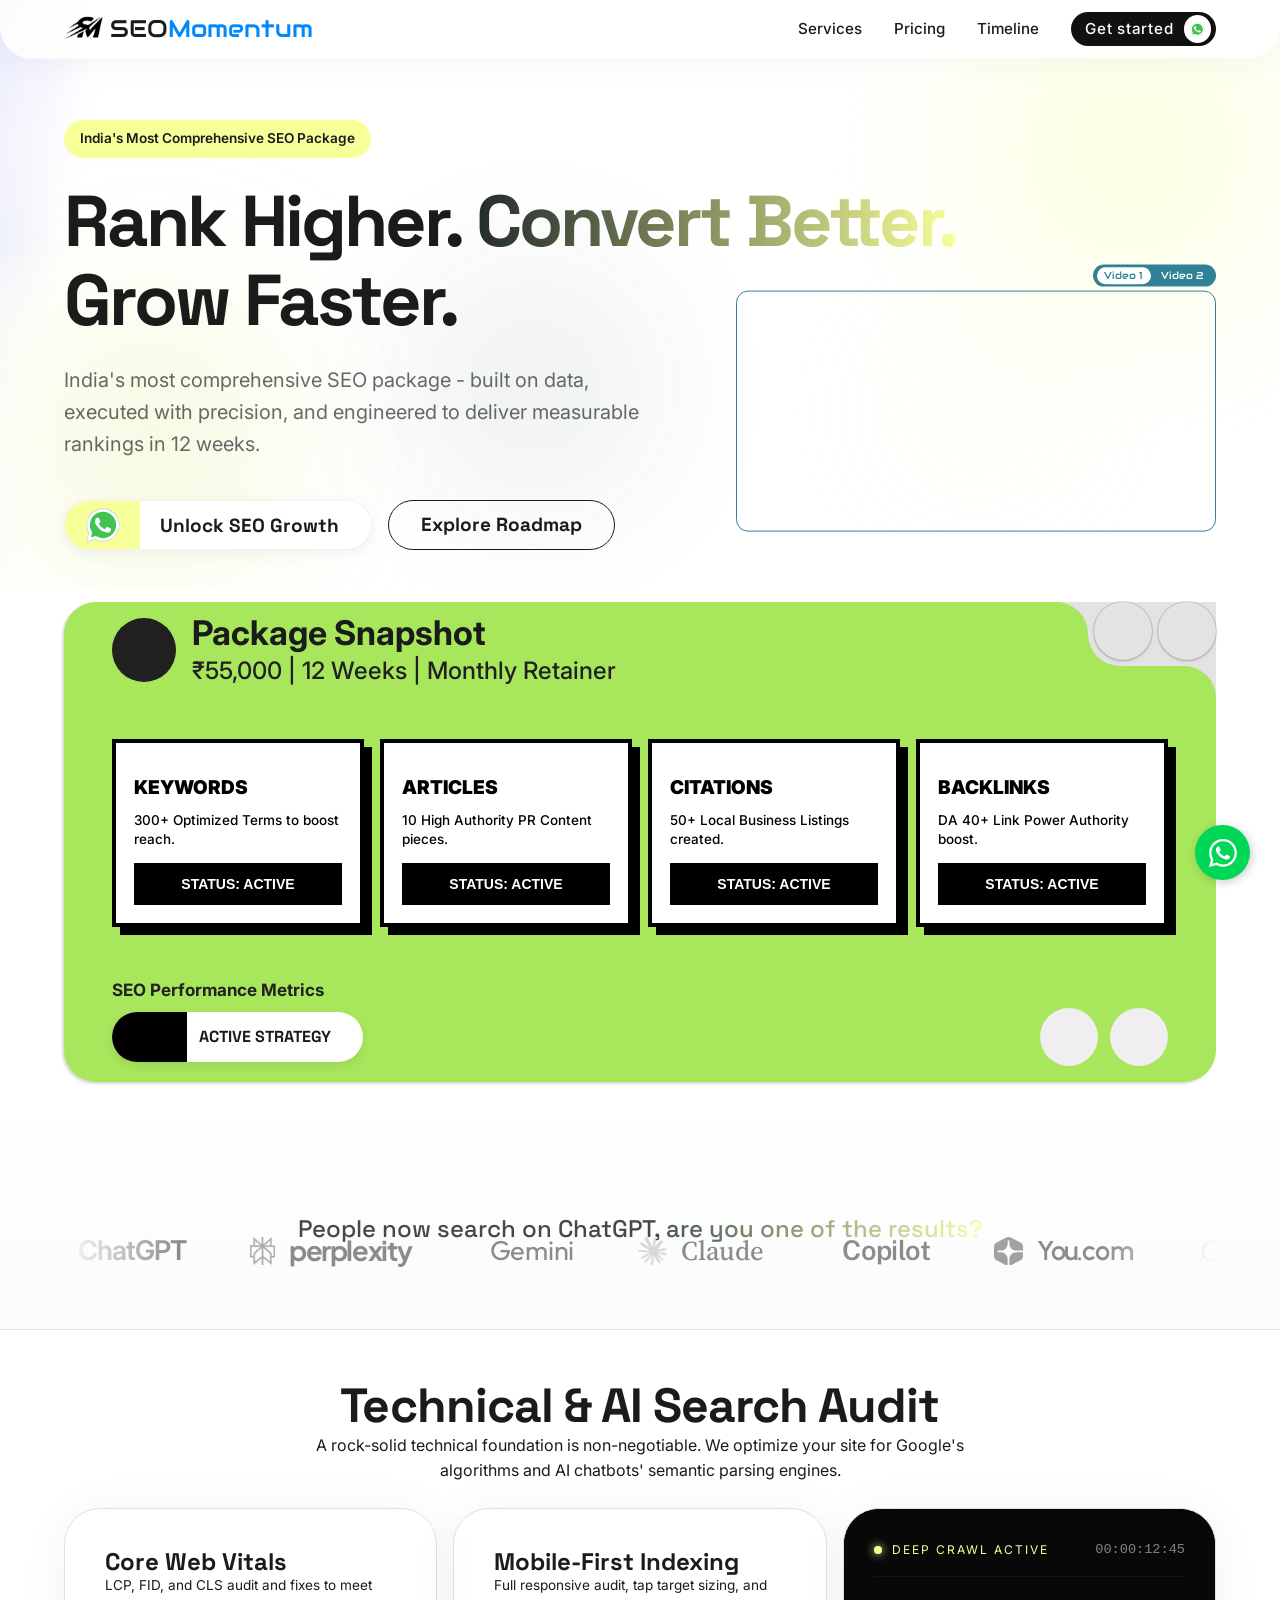
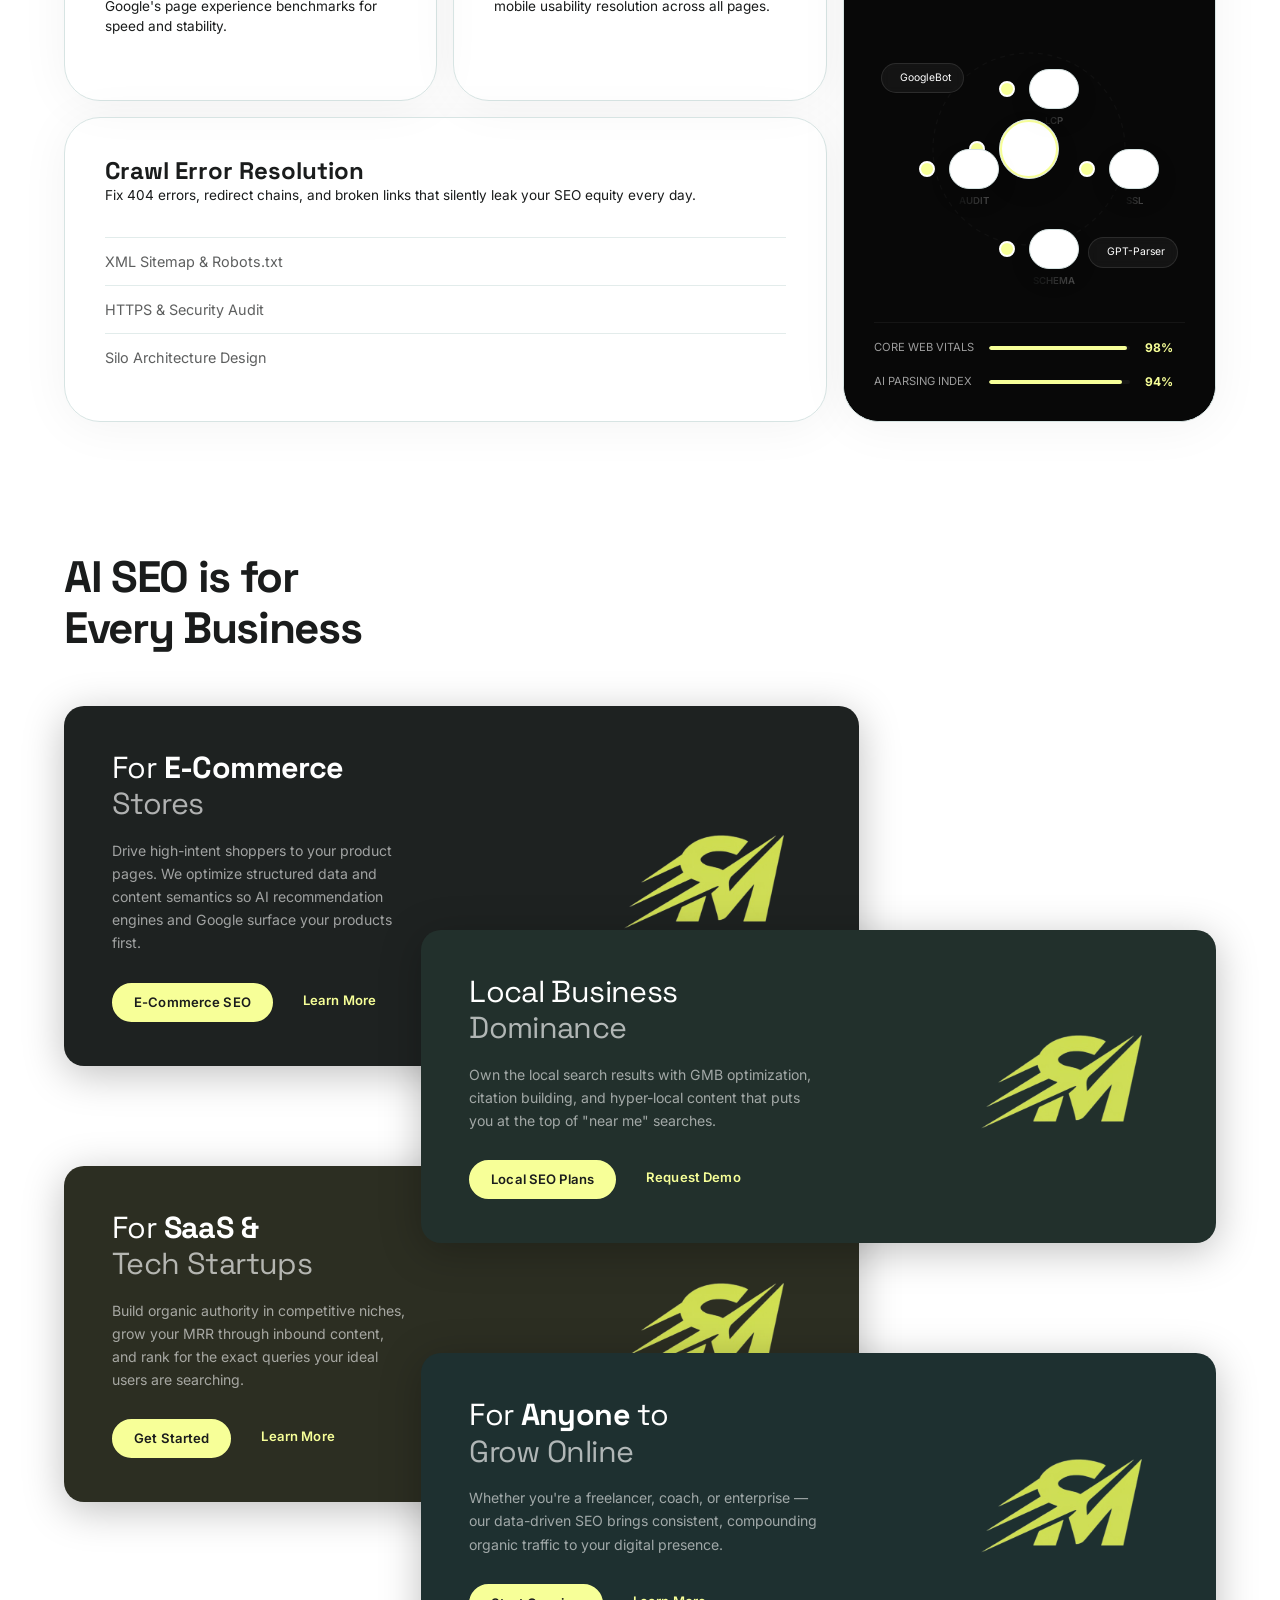
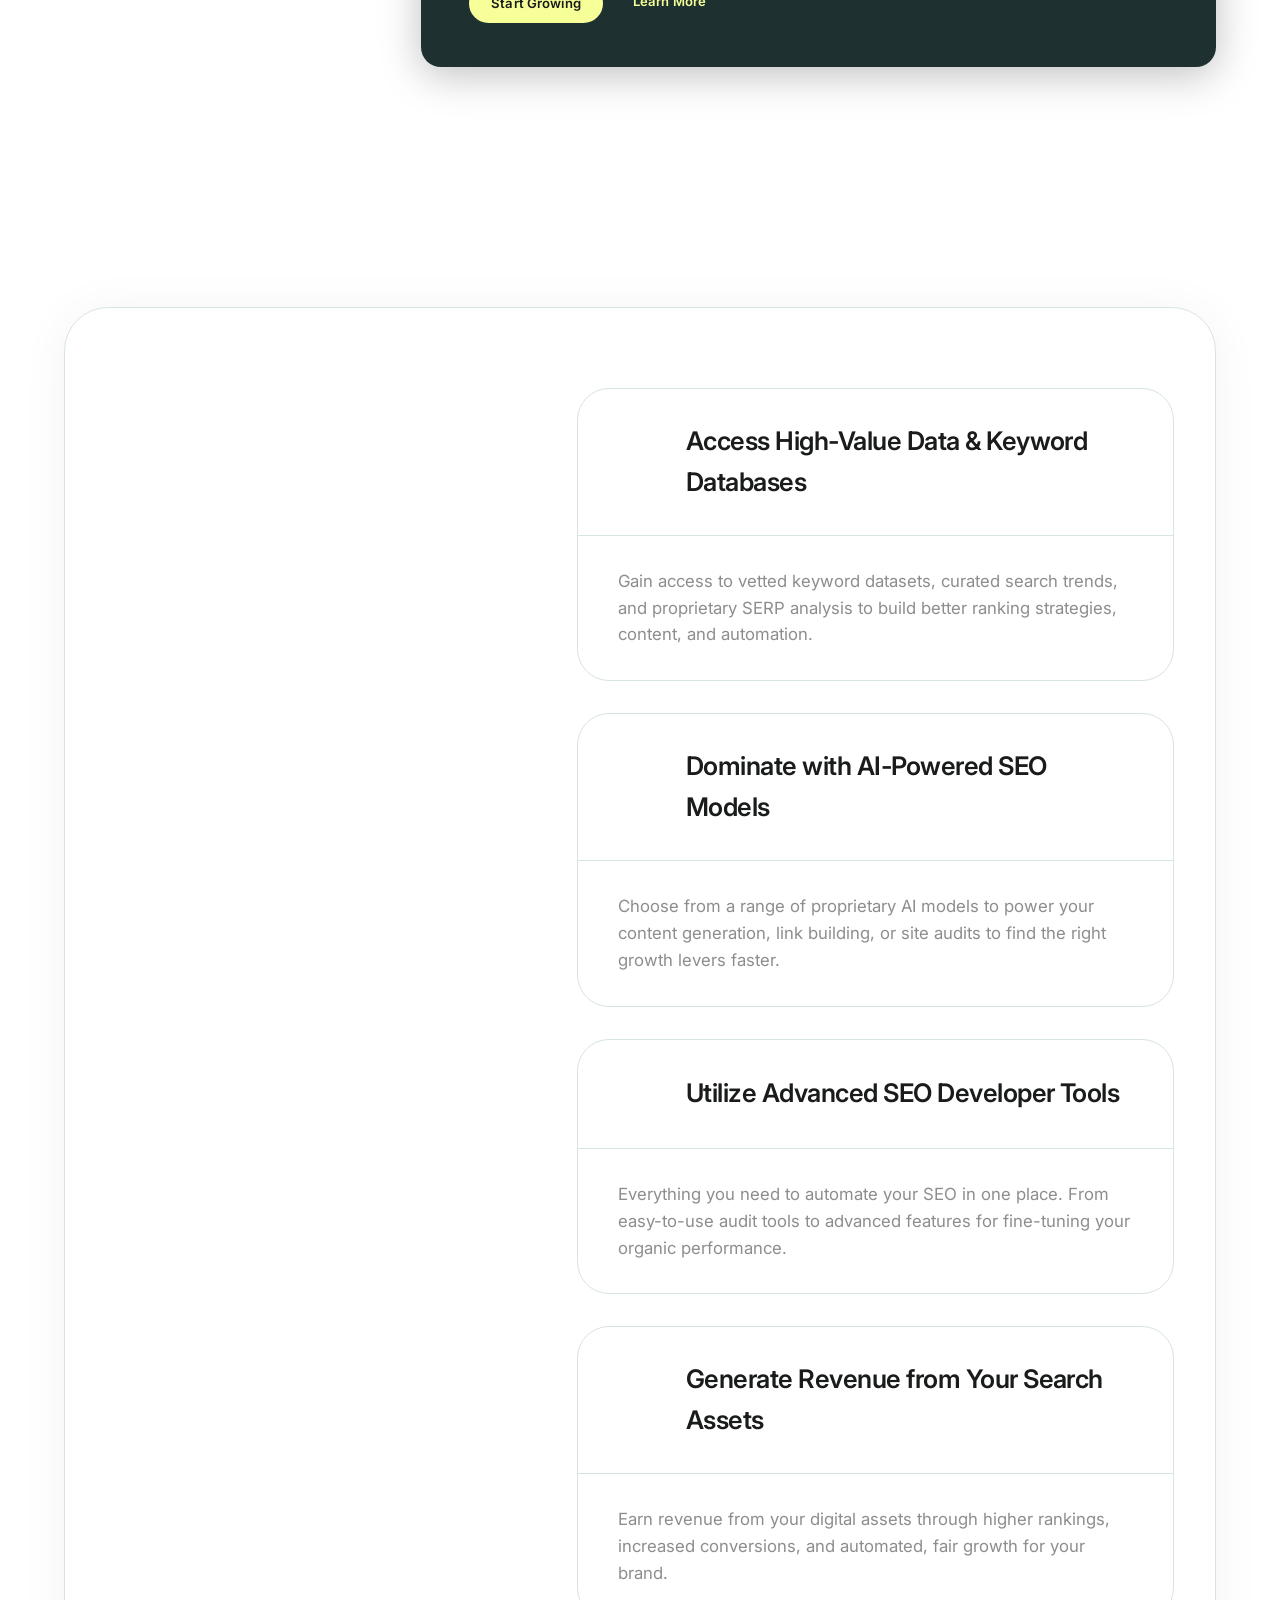
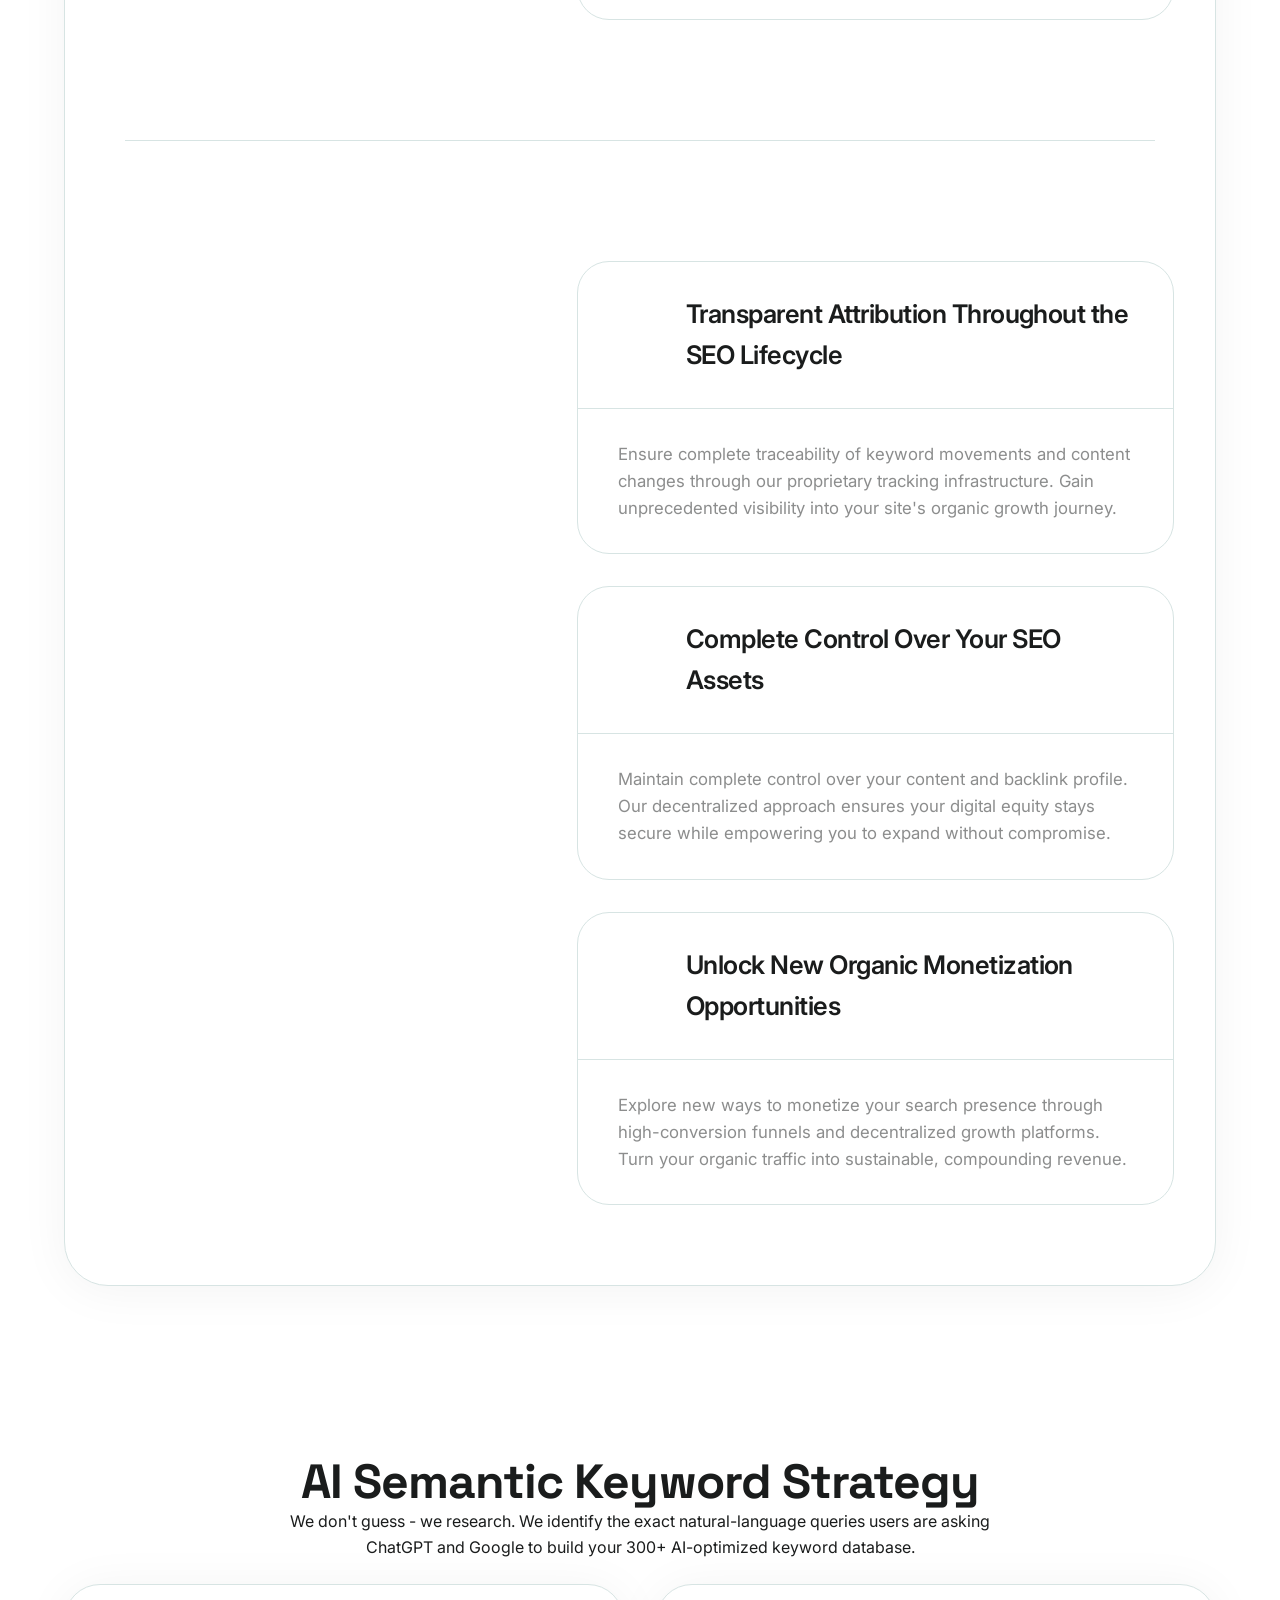
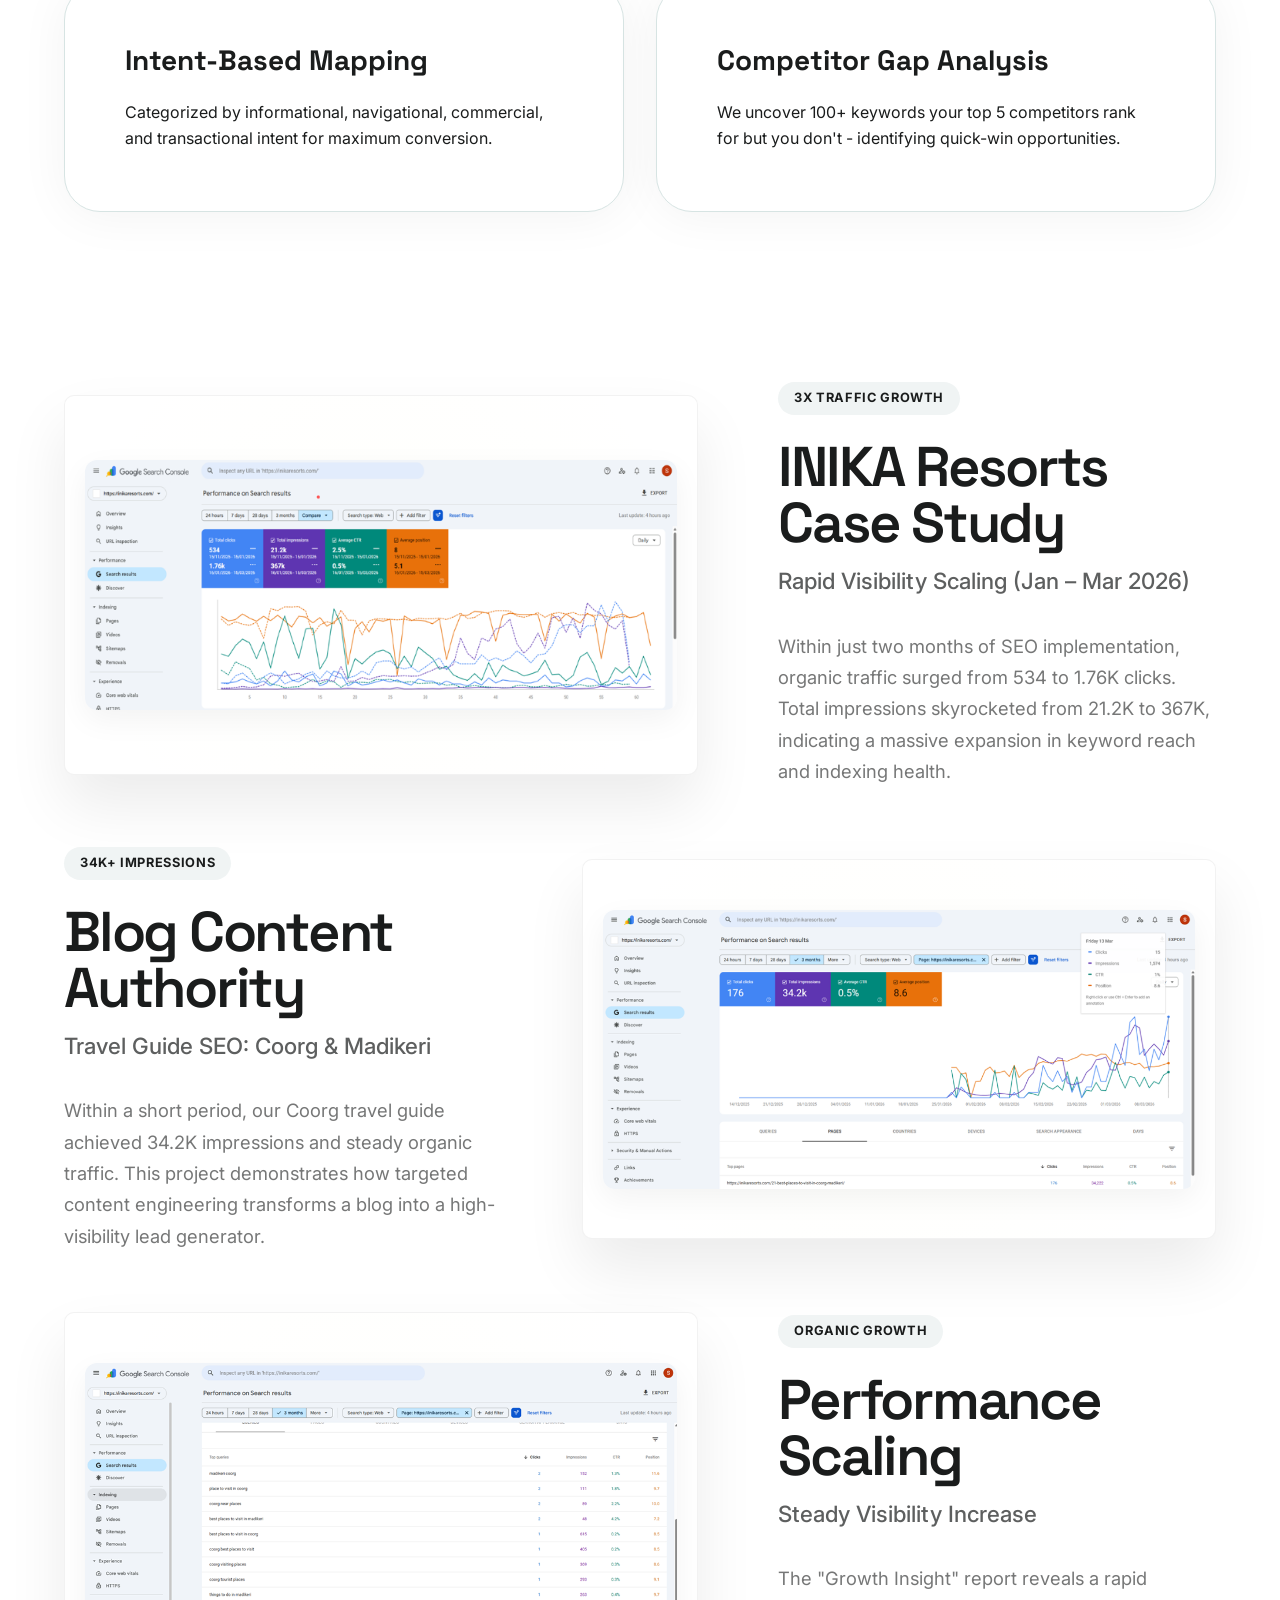
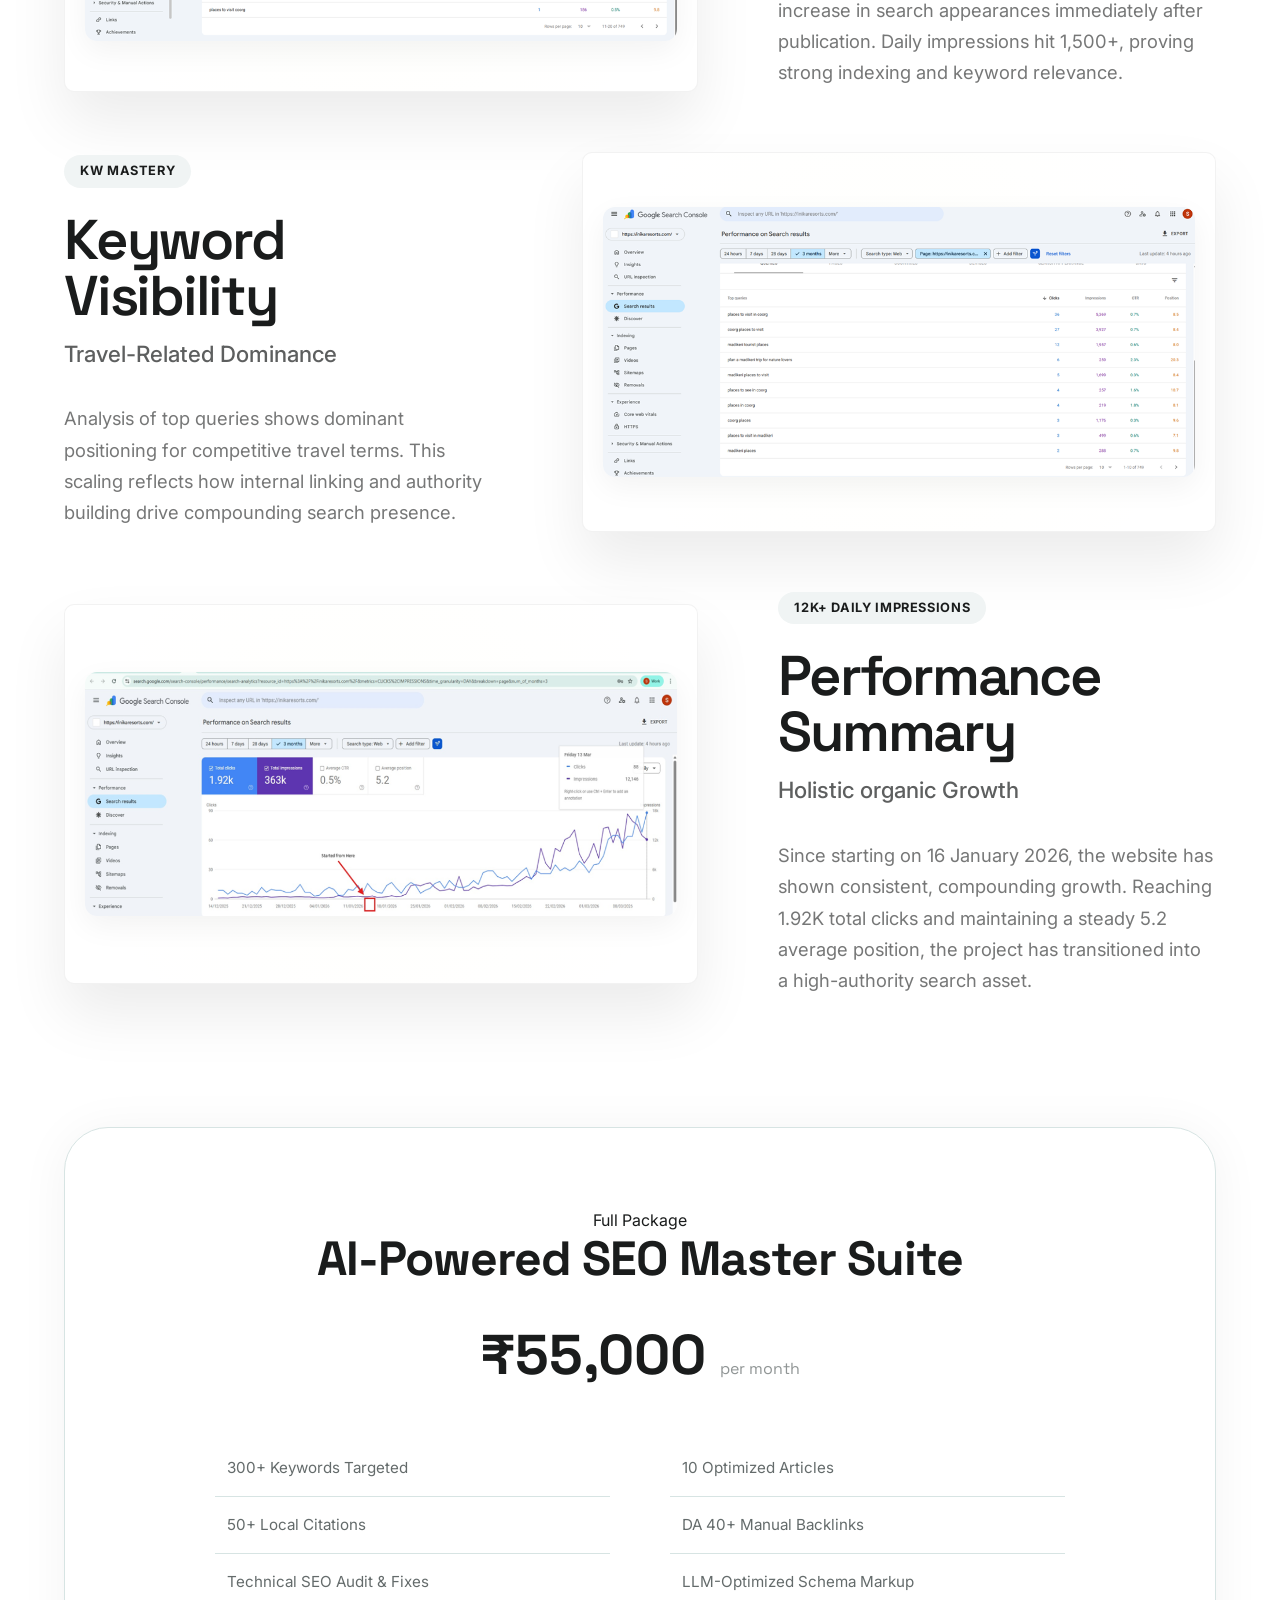
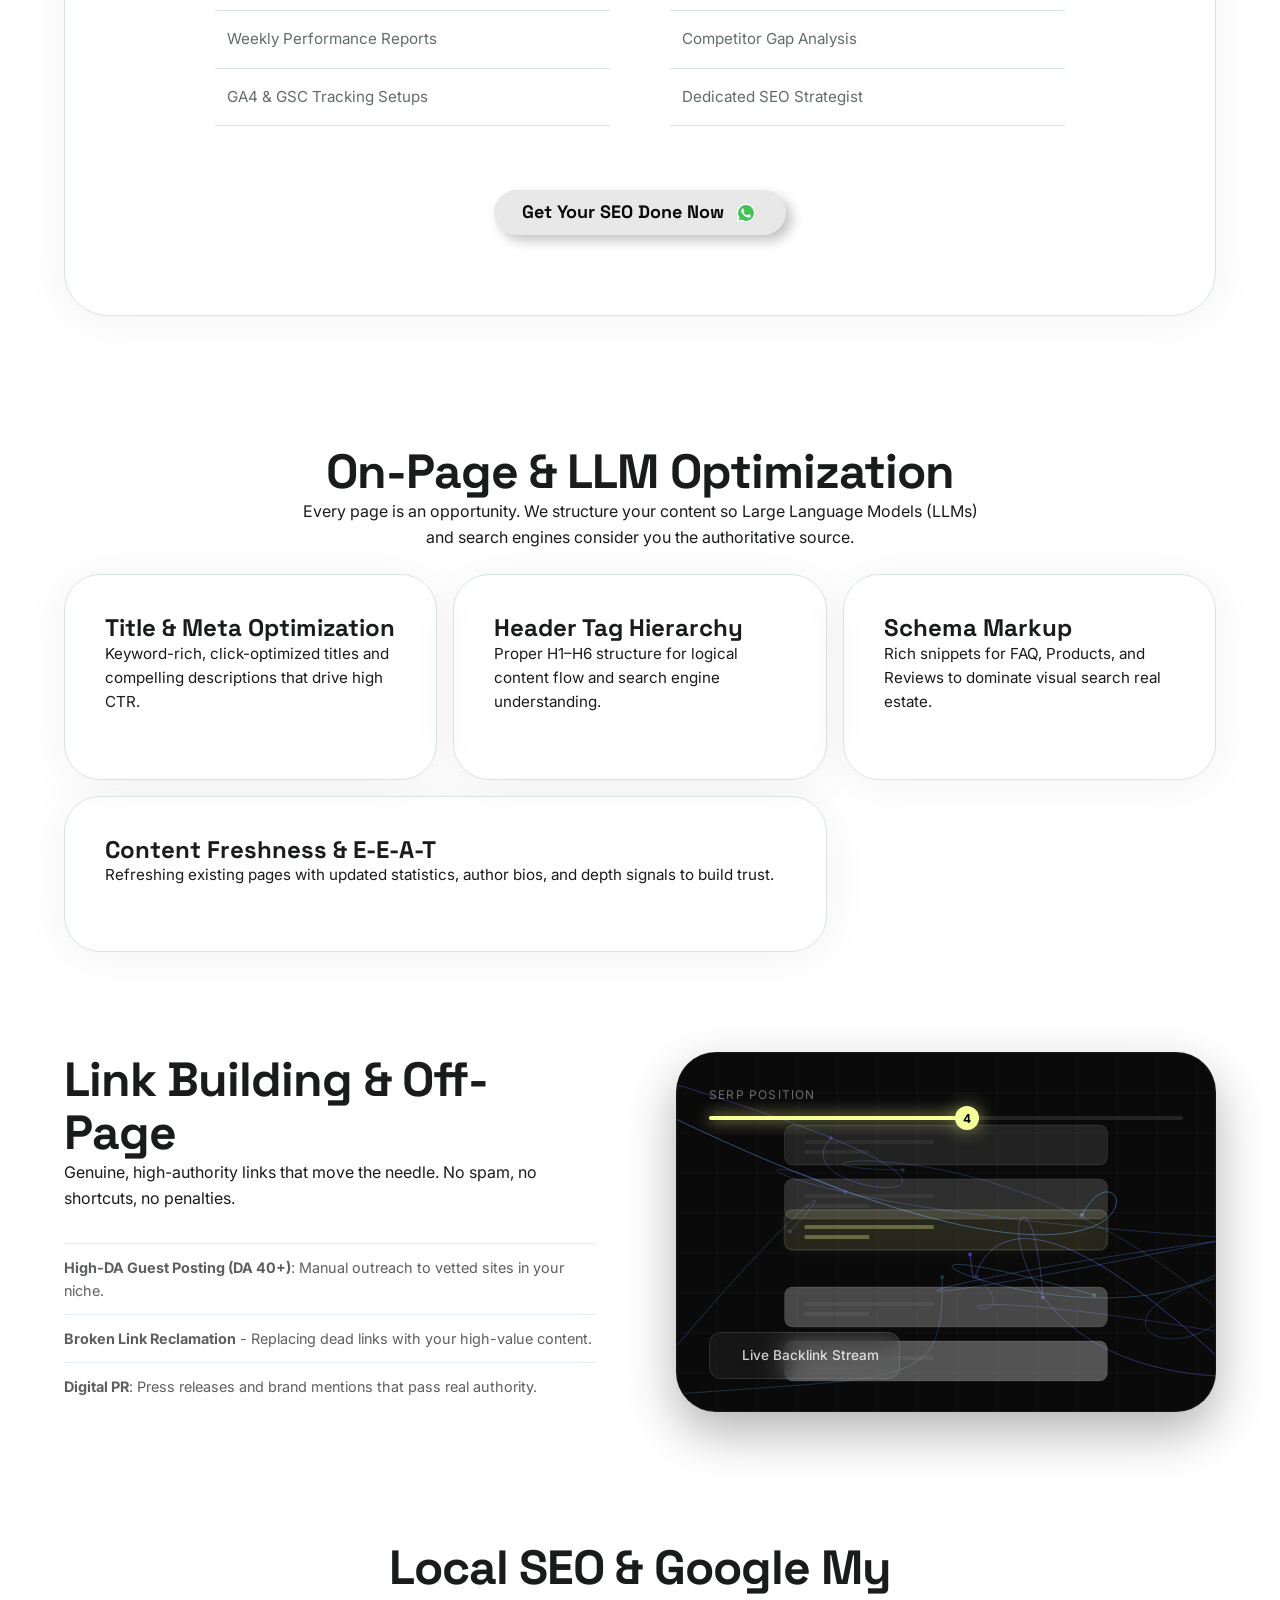
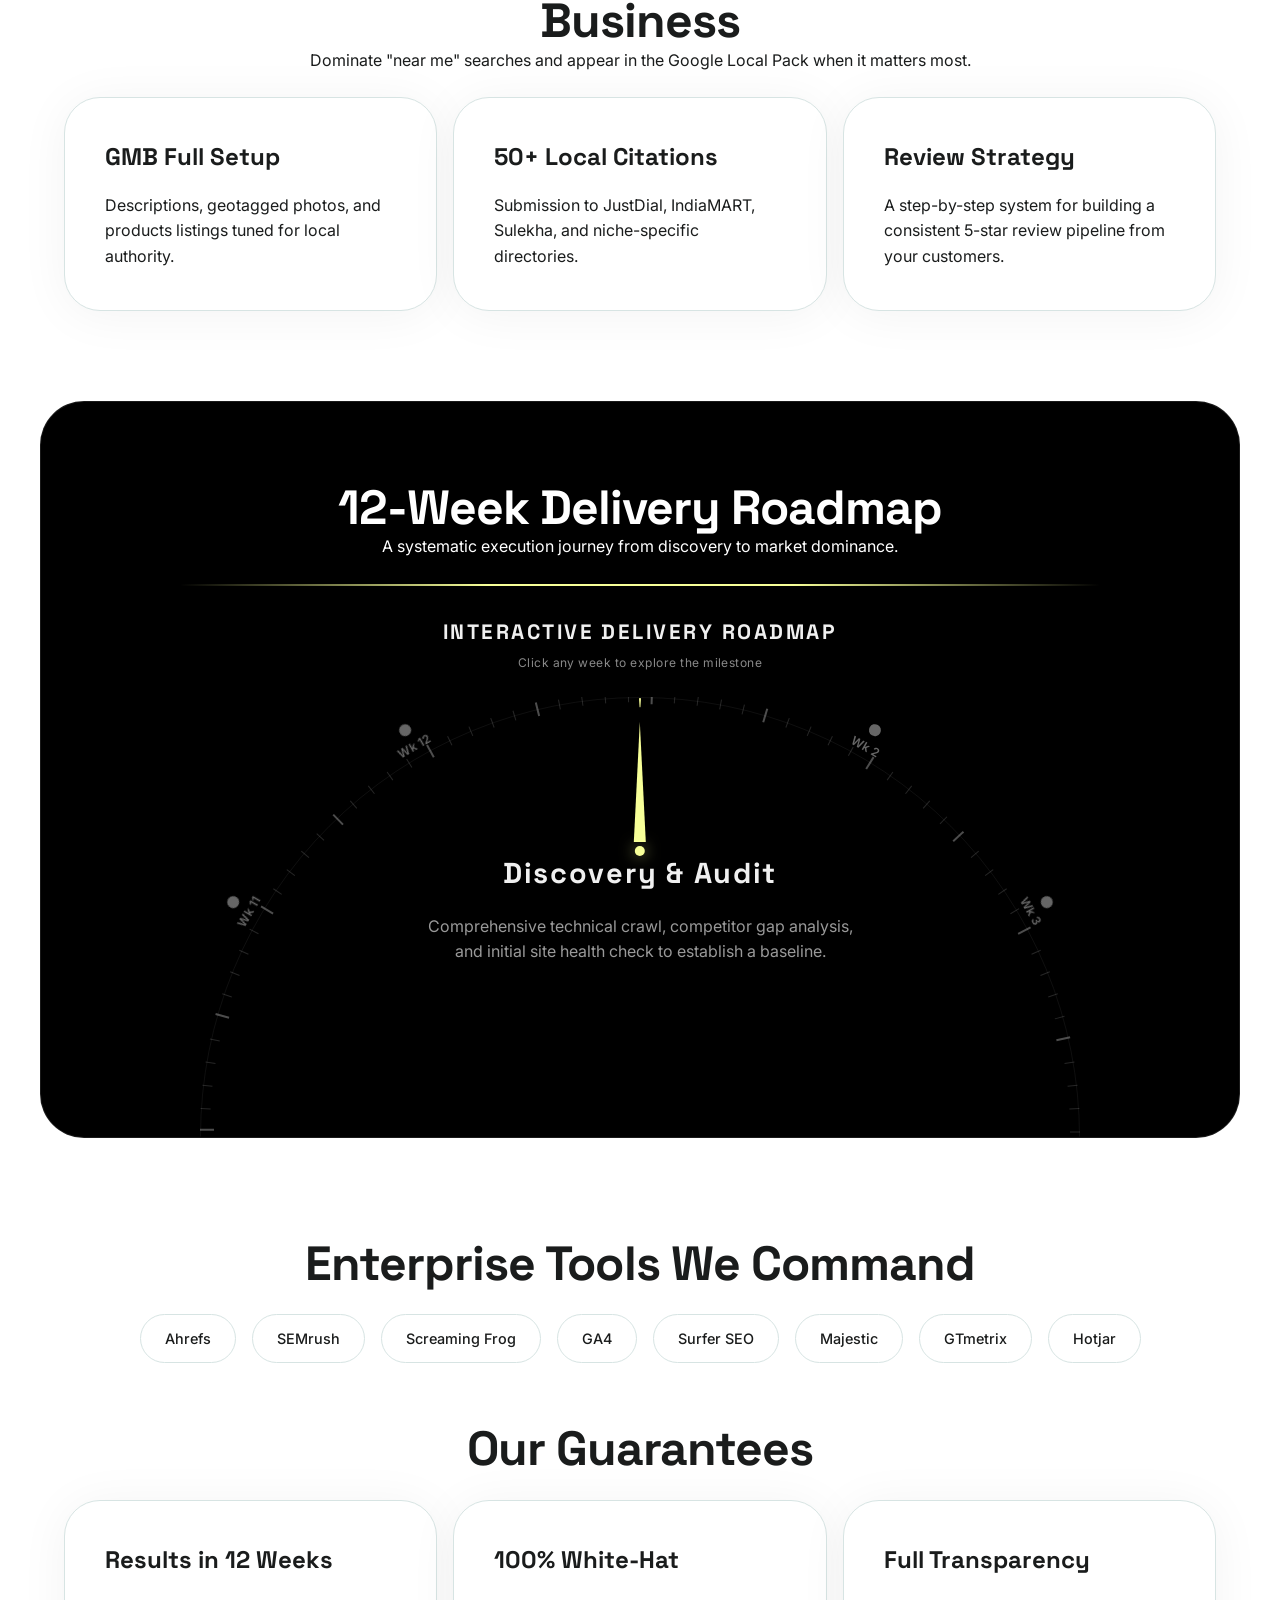
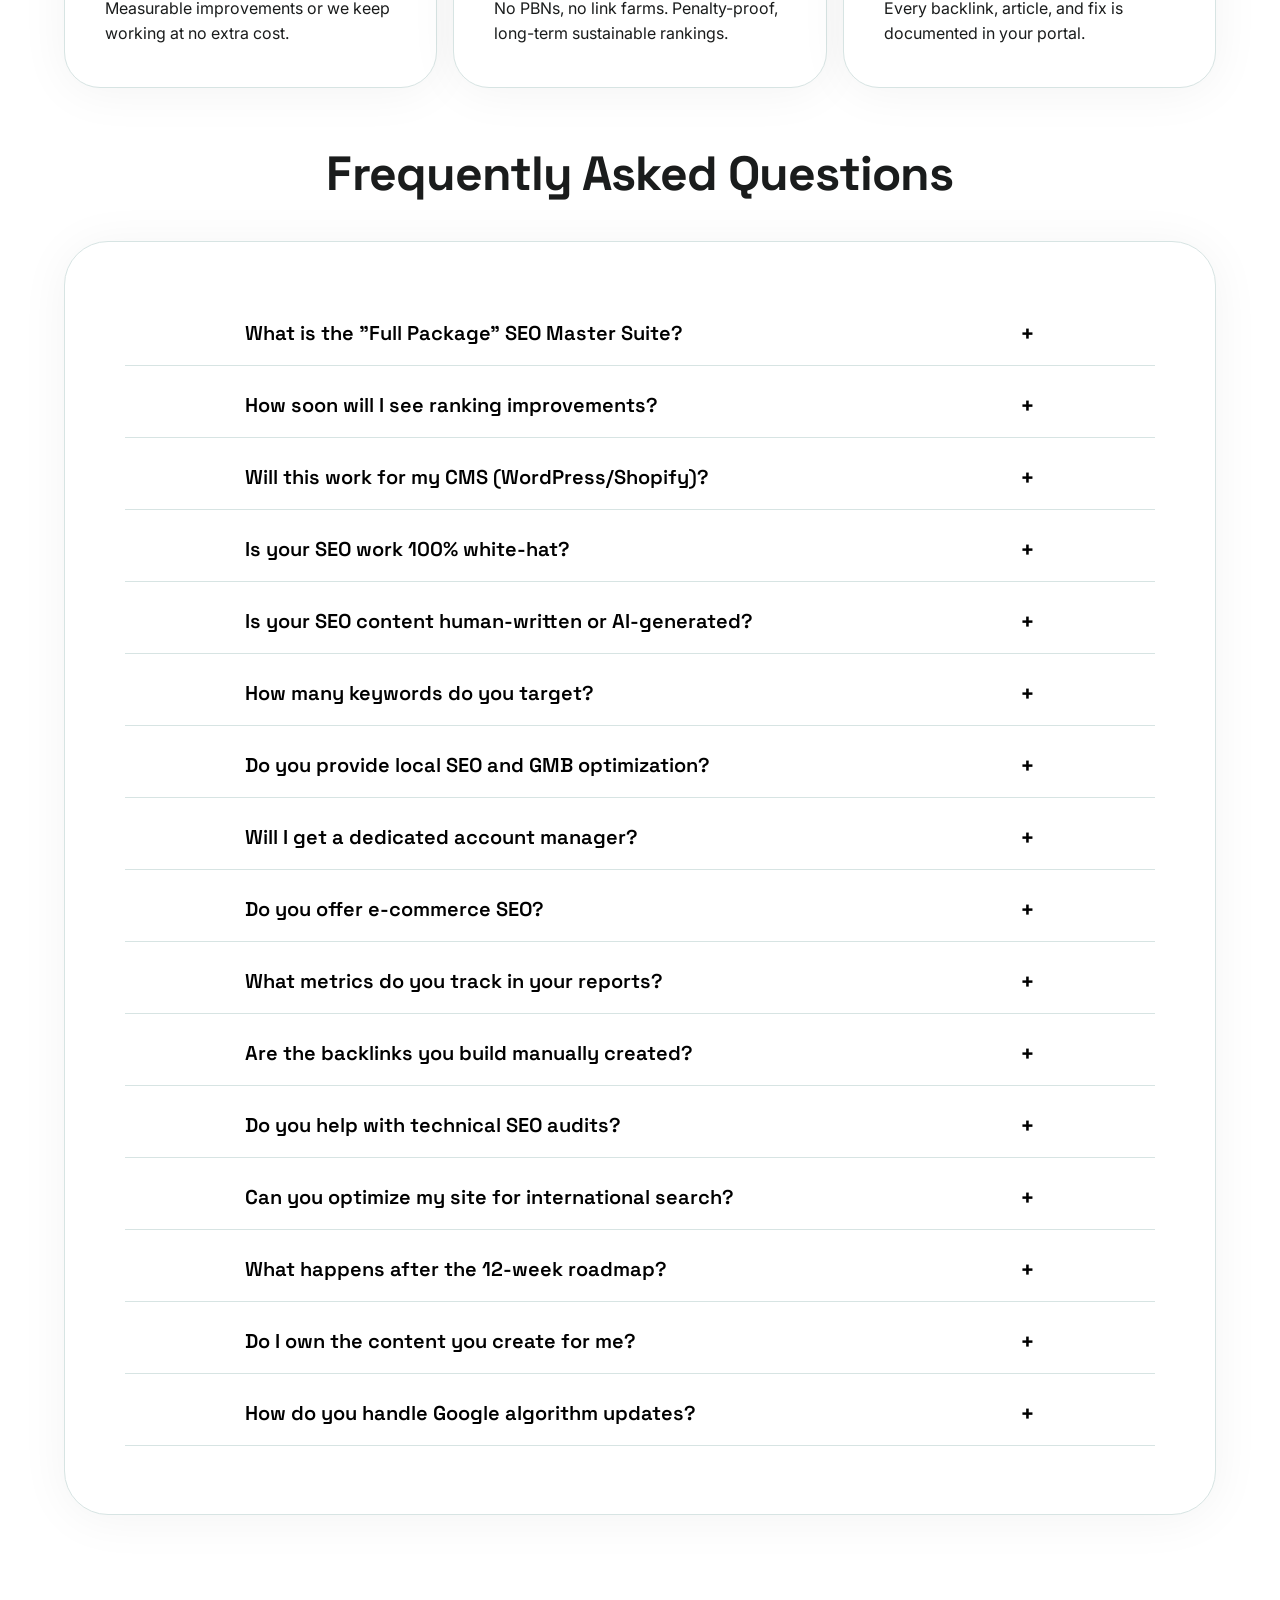
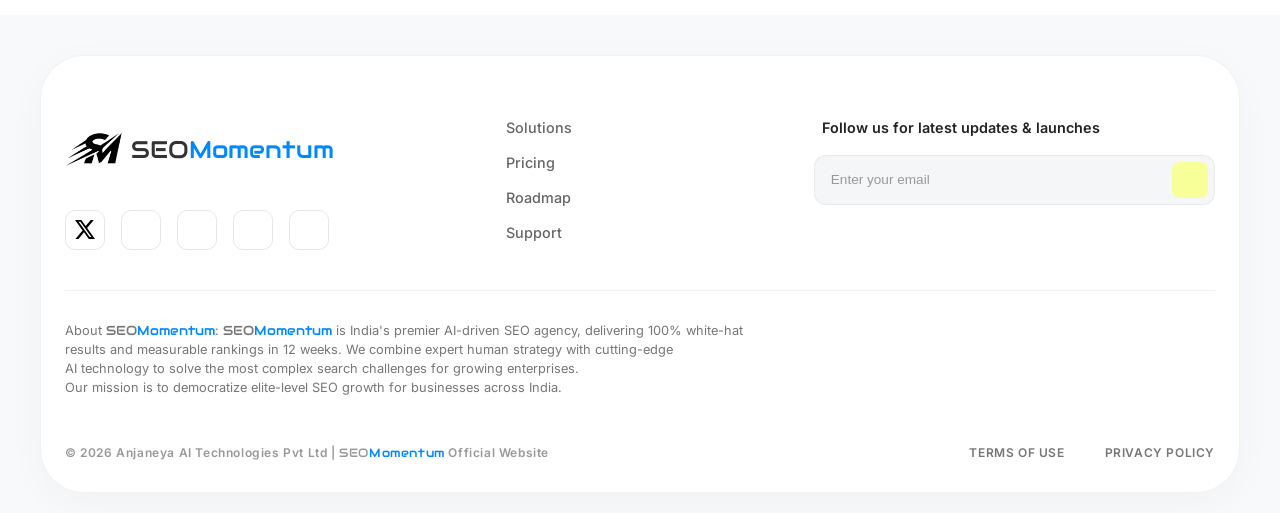
==== commit f50a72f5: "updates done" ====
--- a/index.html
+++ b/index.html
@@ -53,15 +53,26 @@
                 <a href="#services">Services</a>
                 <a href="#pricing">Pricing</a>
                 <a href="#timeline">Timeline</a>
-                <a href="https://wa.me/919472762298" target="_blank" rel="noopener noreferrer" class="cssbuttons-io-button">
+                <a href="https://wa.me/919472762298" target="_blank" rel="noopener noreferrer"
+                    class="cssbuttons-io-button">
                     Get started
                     <div class="icon">
                         <svg viewBox="0 0 48 48" y="0px" x="0px" xmlns="http://www.w3.org/2000/svg">
-                            <path d="M4.868,43.303l2.694-9.835C5.9,30.59,5.026,27.324,5.027,23.979C5.032,13.514,13.548,5,24.014,5c5.079,0.002,9.845,1.979,13.43,5.566c3.584,3.588,5.558,8.356,5.556,13.428c-0.004,10.465-8.522,18.98-18.986,18.98c-0.001,0,0,0,0,0h-0.008c-3.177-0.001-6.3-0.798-9.073-2.311L4.868,43.303z" fill="#fff"></path>
-                            <path d="M4.868,43.803c-0.132,0-0.26-0.052-0.355-0.148c-0.125-0.127-0.174-0.312-0.127-0.483l2.639-9.636c-1.636-2.906-2.499-6.206-2.497-9.556C4.532,13.238,13.273,4.5,24.014,4.5c5.21,0.002,10.105,2.031,13.784,5.713c3.679,3.683,5.704,8.577,5.702,13.781c-0.004,10.741-8.746,19.48-19.486,19.48c-3.189-0.001-6.344-0.788-9.144-2.277l-9.875,2.589C4.953,43.798,4.911,43.803,4.868,43.803z" fill="#fff"></path>
-                            <path d="M24.014,5c5.079,0.002,9.845,1.979,13.43,5.566c3.584,3.588,5.558,8.356,5.556,13.428c-0.004,10.465-8.522,18.98-18.986,18.98h-0.008c-3.177-0.001-6.3-0.798-9.073-2.311L4.868,43.303l2.694-9.835C5.9,30.59,5.026,27.324,5.027,23.979C5.032,13.514,13.548,5,24.014,5 M24.014,4C24.014,4,24.014,4,24.014,4C12.998,4,4.032,12.962,4.027,23.979c-0.001,3.367,0.849,6.685,2.461,9.622l-2.585,9.439c-0.094,0.345,0.002,0.713,0.254,0.967c0.19,0.192,0.447,0.297,0.711,0.297c0.085,0,0.17-0.011,0.254-0.033l9.687-2.54c2.828,1.468,5.998,2.243,9.197,2.244c11.024,0,19.99-8.963,19.995-19.98c0.002-5.339-2.075-10.359-5.848-14.135C34.378,6.083,29.357,4.002,24.014,4L24.014,4z" fill="#cfd8dc"></path>
-                            <path d="M35.176,12.832c-2.98-2.982-6.941-4.625-11.157-4.626c-8.704,0-15.783,7.076-15.787,15.774c-0.001,2.981,0.833,5.883,2.413,8.396l0.376,0.597l-1.595,5.821l5.973-1.566l0.577,0.342c2.422,1.438,5.2,2.198,8.032,2.199h0.006c8.698,0,15.777-7.077,15.78-15.776C39.795,19.778,38.156,15.814,35.176,12.832z" fill="#40c351"></path>
-                            <path clip-rule="evenodd" d="M19.268,16.045c-0.355-0.79-0.729-0.806-1.068-0.82c-0.277-0.012-0.593-0.011-0.909-0.011c-0.316,0-0.83,0.119-1.265,0.594c-0.435,0.475-1.661,1.622-1.661,3.956c0,2.334,1.7,4.59,1.937,4.906c0.237,0.316,3.282,5.259,8.104,7.161c4.007,1.58,4.823,1.266,5.693,1.187c0.87-0.079,2.807-1.147,3.202-2.255c0.395-1.108,0.395-2.057,0.277-2.255c-0.119-0.198-0.435-0.316-0.909-0.554s-2.807-1.385-3.242-1.543c-0.435-0.158-0.751-0.237-1.068,0.238c-0.316,0.474-1.225,1.543-1.502,1.859c-0.277,0.317-0.554,0.357-1.028,0.119c-0.474-0.238-2.002-0.738-3.815-2.354c-1.41-1.257-2.362-2.81-2.639-3.285c-0.277-0.474-0.03-0.731,0.208-0.968c0.213-0.213,0.474-0.554,0.712-0.831c0.237-0.277,0.316-0.475,0.474-0.791c0.158-0.317,0.079-0.594-0.04-0.831C20.612,19.329,19.69,16.983,19.268,16.045z" fill-rule="evenodd" fill="#fff"></path>
+                            <path
+                                d="M4.868,43.303l2.694-9.835C5.9,30.59,5.026,27.324,5.027,23.979C5.032,13.514,13.548,5,24.014,5c5.079,0.002,9.845,1.979,13.43,5.566c3.584,3.588,5.558,8.356,5.556,13.428c-0.004,10.465-8.522,18.98-18.986,18.98c-0.001,0,0,0,0,0h-0.008c-3.177-0.001-6.3-0.798-9.073-2.311L4.868,43.303z"
+                                fill="#fff"></path>
+                            <path
+                                d="M4.868,43.803c-0.132,0-0.26-0.052-0.355-0.148c-0.125-0.127-0.174-0.312-0.127-0.483l2.639-9.636c-1.636-2.906-2.499-6.206-2.497-9.556C4.532,13.238,13.273,4.5,24.014,4.5c5.21,0.002,10.105,2.031,13.784,5.713c3.679,3.683,5.704,8.577,5.702,13.781c-0.004,10.741-8.746,19.48-19.486,19.48c-3.189-0.001-6.344-0.788-9.144-2.277l-9.875,2.589C4.953,43.798,4.911,43.803,4.868,43.803z"
+                                fill="#fff"></path>
+                            <path
+                                d="M24.014,5c5.079,0.002,9.845,1.979,13.43,5.566c3.584,3.588,5.558,8.356,5.556,13.428c-0.004,10.465-8.522,18.98-18.986,18.98h-0.008c-3.177-0.001-6.3-0.798-9.073-2.311L4.868,43.303l2.694-9.835C5.9,30.59,5.026,27.324,5.027,23.979C5.032,13.514,13.548,5,24.014,5 M24.014,4C24.014,4,24.014,4,24.014,4C12.998,4,4.032,12.962,4.027,23.979c-0.001,3.367,0.849,6.685,2.461,9.622l-2.585,9.439c-0.094,0.345,0.002,0.713,0.254,0.967c0.19,0.192,0.447,0.297,0.711,0.297c0.085,0,0.17-0.011,0.254-0.033l9.687-2.54c2.828,1.468,5.998,2.243,9.197,2.244c11.024,0,19.99-8.963,19.995-19.98c0.002-5.339-2.075-10.359-5.848-14.135C34.378,6.083,29.357,4.002,24.014,4L24.014,4z"
+                                fill="#cfd8dc"></path>
+                            <path
+                                d="M35.176,12.832c-2.98-2.982-6.941-4.625-11.157-4.626c-8.704,0-15.783,7.076-15.787,15.774c-0.001,2.981,0.833,5.883,2.413,8.396l0.376,0.597l-1.595,5.821l5.973-1.566l0.577,0.342c2.422,1.438,5.2,2.198,8.032,2.199h0.006c8.698,0,15.777-7.077,15.78-15.776C39.795,19.778,38.156,15.814,35.176,12.832z"
+                                fill="#40c351"></path>
+                            <path clip-rule="evenodd"
+                                d="M19.268,16.045c-0.355-0.79-0.729-0.806-1.068-0.82c-0.277-0.012-0.593-0.011-0.909-0.011c-0.316,0-0.83,0.119-1.265,0.594c-0.435,0.475-1.661,1.622-1.661,3.956c0,2.334,1.7,4.59,1.937,4.906c0.237,0.316,3.282,5.259,8.104,7.161c4.007,1.58,4.823,1.266,5.693,1.187c0.87-0.079,2.807-1.147,3.202-2.255c0.395-1.108,0.395-2.057,0.277-2.255c-0.119-0.198-0.435-0.316-0.909-0.554s-2.807-1.385-3.242-1.543c-0.435-0.158-0.751-0.237-1.068,0.238c-0.316,0.474-1.225,1.543-1.502,1.859c-0.277,0.317-0.554,0.357-1.028,0.119c-0.474-0.238-2.002-0.738-3.815-2.354c-1.41-1.257-2.362-2.81-2.639-3.285c-0.277-0.474-0.03-0.731,0.208-0.968c0.213-0.213,0.474-0.554,0.712-0.831c0.237-0.277,0.316-0.475,0.474-0.791c0.158-0.317,0.079-0.594-0.04-0.831C20.612,19.329,19.69,16.983,19.268,16.045z"
+                                fill-rule="evenodd" fill="#fff"></path>
                         </svg>
                     </div>
                 </a>
@@ -93,11 +104,13 @@
                 and
                 engineered to deliver measurable rankings in 12 weeks.</p>
             <div class="cta-group stagger-reveal">
-                <a href="https://wa.me/919472762298" target="_blank" rel="noopener noreferrer" class="btn-lightning" style="--clr: var(--primary-color);">
+                <a href="https://wa.me/919472762298" target="_blank" rel="noopener noreferrer" class="btn-lightning"
+                    style="--clr: var(--primary-color);">
                     <span class="btn-lightning-decor"></span>
                     <div class="btn-lightning-content">
                         <div class="btn-lightning__icon">
-                            <svg width="40" height="40" viewBox="0 0 48 48" y="0px" x="0px" xmlns="http://www.w3.org/2000/svg">
+                            <svg width="40" height="40" viewBox="0 0 48 48" y="0px" x="0px"
+                                xmlns="http://www.w3.org/2000/svg">
                                 <path
                                     d="M4.868,43.303l2.694-9.835C5.9,30.59,5.026,27.324,5.027,23.979C5.032,13.514,13.548,5,24.014,5c5.079,0.002,9.845,1.979,13.43,5.566c3.584,3.588,5.558,8.356,5.556,13.428c-0.004,10.465-8.522,18.98-18.986,18.98c-0.001,0,0,0,0,0h-0.008c-3.177-0.001-6.3-0.798-9.073-2.311L4.868,43.303z"
                                     fill="#fff"></path>
@@ -121,19 +134,7 @@
                 <a href="#services" class="btn btn-outline btn-premium-outline">Explore Roadmap</a>
             </div>
 
-            <div class="hero-snapshot reveal">
-                <div class="snapshot-header">
-                    <h3>Package Snapshot</h3>
-                    <div class="snapshot-divider"></div>
-                    <p>₹55,000 | 12 Weeks | Monthly Retainer</p>
-                </div>
-                <div class="snapshot-grid">
-                    <div class="snap-item"><strong>300+</strong> Keywords</div>
-                    <div class="snap-item"><strong>10</strong> Articles</div>
-                    <div class="snap-item"><strong>50+</strong> Citations</div>
-                    <div class="snap-item"><strong>DA 40+</strong> Backlinks</div>
-                </div>
-            </div>
+
 
             <!-- Floating Video Switcher Overlay -->
             <div class="hero-video-overlay">
@@ -194,6 +195,81 @@
         </div>
     </header>
 
+    <div class="container">
+        <div class="u-card reveal">
+            <div class="u-corner">
+                <i data-corner="tl"></i>
+                <i data-corner="br"></i>
+                <div data-action="notif" class="u-action">
+                    <i class="ri-notification-3-fill"></i>
+                </div>
+                <div data-action="more" class="u-action">
+                    <i class="ri-arrow-right-up-fill"></i>
+                </div>
+            </div>
+
+            <figure class="u-boxes">
+                <span class="u-img" style="background: hsl(var(--black-muted)); color: white;">
+                    <i class="ri-instance-fill"></i>
+                </span>
+                <figcaption class="u-caption">
+                    <p class="u-name">Package Snapshot</p>
+                    <span class="u-as">₹55,000 | 12 Weeks | Monthly Retainer</span>
+                </figcaption>
+            </figure>
+
+            <div class="u-box-body">
+                <div class="snapshot-features-grid">
+                    <div class="s-feature">
+                        <i class="ri-key-fill"></i>
+                        <span class="card__title">Keywords</span>
+                        <p class="card__content">300+ Optimized Terms to boost reach.</p>
+                        <button class="card__button">Status: Active</button>
+                    </div>
+                    <div class="s-feature">
+                        <i class="ri-article-fill"></i>
+                        <span class="card__title">Articles</span>
+                        <p class="card__content">10 High Authority PR Content pieces.</p>
+                        <button class="card__button">Status: Active</button>
+                    </div>
+                    <div class="s-feature">
+                        <i class="ri-map-pin-user-fill"></i>
+                        <span class="card__title">Citations</span>
+                        <p class="card__content">50+ Local Business Listings created.</p>
+                        <button class="card__button">Status: Active</button>
+                    </div>
+                    <div class="s-feature">
+                        <i class="ri-links-fill"></i>
+                        <span class="card__title">Backlinks</span>
+                        <p class="card__content">DA 40+ Link Power Authority boost.</p>
+                        <button class="card__button">Status: Active</button>
+                    </div>
+                </div>
+            </div>
+
+            <div data-title="SEO Performance Metrics" class="u-box-foot">
+                <a href="#inika-case-study" class="btn-lightning" style="--clr: #000; height: 50px;">
+                    <span class="btn-lightning-decor"></span>
+                    <div class="btn-lightning-content">
+                        <div class="btn-lightning__icon">
+                            <i class="ri-line-chart-line" style="color: white; font-size: 1.6rem;"></i>
+                        </div>
+                        <div class="btn-lightning__text" style="font-weight: 900; font-size: 16px; text-transform: uppercase;">
+                            Active Strategy
+                        </div>
+                    </div>
+                </a>
+                <div class="u-box-foot-actions">
+                    <button type="button" aria-label="email" class="u-box-foot-action">
+                        <i class="ri-mail-send-fill"></i>
+                    </button>
+                    <button type="button" aria-label="whatsapp" class="u-box-foot-action">
+                        <i class="ri-whatsapp-fill"></i>
+                    </button>
+                </div>
+            </div>
+        </div>
+    </div>
     <!-- AI SEO Marquee Section -->
     <section class="ai-seo-marquee">
         <div class="container">
@@ -261,6 +337,8 @@
         </div>
     </section>
 
+
+
     <section id="services" class="services">
         <div class="container">
             <div class="section-header">
@@ -426,7 +504,8 @@
                                 building, and hyper-local content that puts you at the top of "near me" searches.</p>
                             <div class="stagger-card__actions">
                                 <a href="#local-seo" class="stagger-btn stagger-btn--filled">Local SEO Plans</a>
-                                <a href="https://wa.me/919472762298" target="_blank" rel="noopener noreferrer" class="stagger-btn stagger-btn--outline">Request Demo</a>
+                                <a href="https://wa.me/919472762298" target="_blank" rel="noopener noreferrer"
+                                    class="stagger-btn stagger-btn--outline">Request Demo</a>
                             </div>
                         </div>
                         <div class="stagger-card__icon">
@@ -620,7 +699,7 @@
         <div class="container">
 
             <!-- Row 1: SEO Performance Report (INIKA Resorts) -->
-            <div class="showcase-row">
+            <div id="inika-case-study" class="showcase-row">
                 <div class="showcase-visual reveal reveal-left">
                     <div class="project-placeholder">
                         <img src="assets/projects/inika-resorts-report.png" alt="SEO Performance Report - INIKA Resorts"
--- a/style.css
+++ b/style.css
@@ -479,7 +479,7 @@
 /* Floating Video Switcher Overlay */
 .hero-video-overlay {
     position: absolute;
-    top: 44%;
+    top: 62%;
     right: 24px;
     transform: translateY(-40%);
     width: 480px;
@@ -625,7 +625,8 @@
     height: auto;
     object-fit: contain;
     display: block;
-    border: 1px solid #000;
+    border: 1px solid #2f8195;
+    /* Matched to the video switcher's accent color */
     border-radius: 12px;
 }
 
@@ -776,71 +777,526 @@
     gap: 16px;
 }
 
-.hero-snapshot {
-    margin-top: 32px;
-    background: white;
-    padding: 16px 48px;
-    border-radius: var(--radius-m);
-    border: var(--border-width) solid var(--border-color);
-    box-shadow: var(--card-shadow);
+/* Hero Snapshot New Card Design */
+.u-card {
+    --black: 0, 0%, 0%;
+    --white: 0, 0%, 100%;
+    --black-muted: 0, 0%, 13%;
+    --white-smoke: 0, 0%, 89%;
+    --green-light: 87, 73%, 63%;
+    --gap: 12px;
+    --w-card: 100%;
+    --h-card: 480px;
+    --p-card: 16px 48px;
+    --gap-action: 6px;
+    --sz-action: 58px;
+    --index-action: 2;
+    --round-card: calc(var(--sz-action) / 2 + calc(var(--gap-action) / 2));
+
+    width: var(--w-card);
+    height: var(--h-card);
+    border-radius: var(--round-card);
+    position: relative;
+    background-color: var(--color-boxes, hsl(var(--green-light)));
+    padding: var(--p-card);
+    box-shadow: rgba(0, 0, 0, 0.15) -1.95px 1.95px 2.6px;
+    display: flex;
+    flex-direction: column;
+    justify-content: space-between;
+    margin-top: 12px;
+    margin-bottom: 24px;
+}
+
+.u-corner {
+    position: absolute;
+    display: flex;
+    flex-direction: row;
+    align-items: center;
+    justify-content: space-between;
+    height: auto;
+    right: 0;
+    top: 0;
+    background-color: hsl(var(--white-smoke));
+    z-index: 2;
+    border-bottom-left-radius: var(--round-card);
+    padding-bottom: var(--gap-action);
+    padding-left: var(--gap-action);
+    gap: var(--gap-action);
+}
+
+.u-corner i[data-corner] {
+    position: absolute;
+    width: 50%;
+    height: 50%;
+    z-index: 1;
+    background-color: hsl(var(--white-smoke));
+    display: flex;
+    align-items: center;
+    justify-content: center;
+}
+
+.u-corner i[data-corner]::before {
+    content: "";
+    position: absolute;
     width: 100%;
-    margin-bottom: 24px;
-}
-
-.hero-snapshot .snapshot-header {
-    margin-bottom: 8px;
-    /* Further reduced from 16px */
+    height: 100%;
+    border-top-right-radius: var(--round-card);
+    background-color: var(--color-boxes, hsl(var(--green-light)));
+    z-index: -1;
+}
+
+.u-corner i[data-corner="tl"] {
+    top: 0;
+    right: 100%;
+}
+
+.u-corner i[data-corner="br"] {
+    right: 0;
+    top: 100%;
+}
+
+.u-corner .u-action {
+    cursor: pointer;
+    display: flex;
+    align-items: center;
+    justify-content: center;
+    border-radius: 9999px;
+    height: var(--sz-action);
+    min-height: var(--sz-action);
+    max-height: var(--sz-action);
+    width: var(--sz-action);
+    min-width: var(--sz-action);
+    max-width: var(--sz-action);
+    border: none;
+    outline: none;
+    transition: all 0.5s ease;
+    background-color: hsl(var(--white-smoke));
+    color: hsl(var(--black-muted));
+    box-shadow:
+        rgba(0, 0, 0, 0.02) 0px 1px 3px 0px,
+        rgba(27, 31, 35, 0.15) 0px 0px 0px 1px,
+        rgba(0, 0, 0, 0.07) 0px 1px 2px,
+        rgba(0, 0, 0, 0.07) 0px 2px 4px;
+}
+
+.u-corner .u-action:hover {
+    background: hsl(var(--green-light));
+}
+
+.u-corner .u-action svg {
+    width: 32px;
+    height: 32px;
+}
+
+.u-corner .u-action:hover svg {
+    color: white;
+}
+
+.u-action i {
+    font-size: 1.8rem;
+}
+
+.u-boxes {
+    --sz-img: 64px;
+    gap: 16px;
+    width: 100%;
+    position: relative;
+    z-index: 9;
+    max-width: 50%;
+    height: var(--sz-img);
+    display: flex;
+    align-items: center;
+    flex-direction: row;
+    margin: 0;
+}
+
+.u-boxes .u-caption {
     display: flex;
     flex-direction: column;
-    align-items: center;
-}
-
-.hero-snapshot .snapshot-header h3 {
-    font-size: 1.5rem;
-    margin-bottom: 0;
+    width: 100%;
+    max-width: calc(var(--w-card) - calc(var(--p-card) * 2) - calc(var(--sz-action) * var(--index-action)) - calc(var(--gap-action) * var(--index-action)) - var(--sz-img) - 16px);
+    margin-top: 0;
+}
+
+.u-boxes .u-name {
+    font-size: 34px;
+    font-weight: 700;
     line-height: 1.2;
-    font-family: 'Space Grotesk', sans-serif;
-}
-
-.hero-snapshot .snapshot-divider {
-    width: 60px;
-    height: 2px;
-    background: var(--primary-color);
-    margin: 12px 0;
-    border-radius: 2px;
-}
-
-.hero-snapshot .snapshot-header p {
-    font-size: 1.15rem;
-    color: var(--text-light);
     margin: 0;
-    line-height: 1.2;
+}
+
+.u-boxes .u-as {
+    font-size: 24px;
     font-weight: 500;
-}
-
-.hero-snapshot .snapshot-grid {
+    line-height: 1.4;
+    color: hsl(var(--black-muted));
+}
+
+.u-boxes .u-name,
+.u-boxes .u-as {
+    overflow: visible;
+    white-space: normal;
+}
+
+.u-box-body {
+    --sz-img: 32px;
+    gap: 16px;
+    display: flex;
+    flex-direction: column;
+    position: relative;
+    z-index: 9;
+}
+
+.u-box-body .u-box-content {
+    gap: 16px;
+    display: flex;
+    align-items: start;
+    justify-content: flex-start;
+    flex-direction: row;
+    position: relative;
+}
+
+.u-box-body .u-caption {
+    gap: 4px;
+    font-size: 1.25rem;
+    line-height: 1.5;
+    font-weight: 400;
+    display: flex;
+    align-items: start;
+    flex-direction: column;
+}
+
+.snapshot-features-grid {
     display: grid;
     grid-template-columns: repeat(4, 1fr);
-    gap: 32px;
-}
-
-.hero-snapshot .snap-item {
-    font-size: 1rem;
-    /* Increased slightly for better label visibility */
-    color: var(--text-light);
-    text-align: center;
-    white-space: nowrap;
-    /* Prevent accidental wrapping */
-}
-
-.hero-snapshot .snap-item strong {
-    display: inline-block;
-    /* Change from block to inline-block for single row */
-    font-size: 1.25rem;
-    color: var(--text-color);
-    margin-right: 6px;
-    /* Added spacing between number and label */
-}
+    gap: 16px;
+    width: 100%;
+    margin-top: -24px;
+}
+
+.s-feature {
+    width: 100%;
+    padding: 18px;
+    background: #fff;
+    border: 4px solid #000;
+    border-radius: 0;
+    box-shadow: 8px 8px 0 #000;
+    transition: all 0.3s cubic-bezier(0.175, 0.885, 0.32, 1.275);
+    display: flex;
+    flex-direction: column;
+    justify-content: flex-start;
+}
+
+.s-feature:hover {
+    transform: translate(-5px, -5px);
+    box-shadow: 17px 17px 0 #000;
+}
+
+.s-feature i {
+    font-size: 2.2rem;
+    color: #000;
+    margin-bottom: 12px;
+    display: block;
+}
+
+.s-feature .card__title {
+    font-size: 19px;
+    font-weight: 900;
+    color: #000;
+    text-transform: uppercase;
+    margin-bottom: 8px;
+    display: block;
+    position: relative;
+    overflow: hidden;
+}
+
+.s-feature .card__title::after {
+    content: "";
+    position: absolute;
+    bottom: 0px;
+    left: 0;
+    width: 90%;
+    height: 4px;
+    background-color: #000;
+    transform: translateX(-100%);
+    transition: transform 0.3s;
+}
+
+.s-feature:hover .card__title::after {
+    transform: translateX(0);
+}
+
+.s-feature .card__content {
+    font-size: 13.5px;
+    font-weight: 500;
+    line-height: 1.4;
+    color: #000;
+    margin-bottom: 14px;
+}
+
+.s-feature .card__button {
+    border: 3px solid #000;
+    background: #000;
+    color: #fff;
+    padding: 10px;
+    font-size: 14px;
+    font-weight: 900;
+    text-transform: uppercase;
+    cursor: pointer;
+    position: relative;
+    overflow: hidden;
+    transition: transform 0.3s;
+    width: 100%;
+    margin-top: auto;
+    border-radius: 0;
+}
+
+.s-feature .card__button::before {
+    content: "Confirm";
+    position: absolute;
+    top: 0;
+    left: 0;
+    width: 100%;
+    height: 105%;
+    background-color: #5ad641;
+    color: #000;
+    display: flex;
+    align-items: center;
+    justify-content: center;
+    transform: translateY(100%);
+    transition: transform 0.3s;
+}
+
+.s-feature .card__button:hover::before {
+    transform: translateY(0);
+}
+
+.s-feature .card__button:active {
+    transform: scale(0.95);
+}
+
+@media (max-width: 768px) {
+    .snapshot-features-grid {
+        grid-template-columns: repeat(2, 1fr);
+        gap: 12px;
+    }
+
+    .s-feature {
+        padding: 15px;
+    }
+
+    .s-feature i {
+        font-size: 2rem;
+    }
+
+    .s-feature span {
+        font-size: 0.9rem;
+    }
+
+    .u-card {
+        padding: 16px 20px !important;
+        --h-card: auto !important;
+        min-height: 800px;
+    }
+
+    .u-boxes .u-name {
+        font-size: 24px !important;
+    }
+
+    .u-boxes .u-as {
+        font-size: 16px !important;
+    }
+}
+
+
+
+.u-box-foot {
+    --sz-img: 50px;
+    position: relative;
+    z-index: 9;
+    width: 100%;
+    display: flex;
+    align-items: center;
+    flex-direction: row;
+    justify-content: space-between;
+}
+
+.u-box-foot::before {
+    content: attr(data-title);
+    position: absolute;
+    bottom: calc(100% + 4px);
+    color: hsl(var(--black-muted));
+    min-width: max-content;
+    font-size: 17px;
+    font-weight: 700;
+}
+
+.u-box-foot-figure {
+    font-weight: 700;
+    font-size: 18px;
+    outline: 1px solid hsla(var(--black-muted), 0.3);
+    width: max-content;
+    border-radius: 9999px;
+    display: flex;
+    align-items: center;
+    flex-direction: row;
+    position: relative;
+    z-index: 1;
+    gap: 0.5rem;
+    padding: 3px 12px 3px 6px;
+    overflow: hidden;
+    margin: 0;
+}
+
+.u-box-foot-figure .u-img {
+    transition: all 0.25s ease;
+    position: relative;
+    z-index: 1;
+}
+
+.u-box-foot-figure .u-img i {
+    font-size: 2.4rem;
+}
+
+.u-box-foot-figure button {
+    display: flex;
+    align-items: center;
+    justify-content: center;
+    border-radius: 9999px;
+    cursor: pointer;
+    outline: none;
+    border: none;
+    background: none transparent;
+    transition: all 0.25s ease;
+}
+
+.u-box-foot-figure button svg {
+    transition: all 0.25s ease;
+    transform: rotate(45deg);
+}
+
+.u-box-foot-figure i {
+    transition: none;
+}
+
+.u-box-foot .btn-lightning {
+    background: white !important;
+    border: none !important;
+    box-shadow: 0 4px 10px rgba(0,0,0,0.08) !important;
+}
+
+.u-box-foot .btn-lightning .btn-lightning-decor {
+    inset: -1px !important;
+}
+
+.u-box-foot .btn-lightning:hover .btn-lightning__text {
+    color: white !important;
+}
+
+.u-box-foot .btn-lightning__text {
+    padding-left: 12px !important;
+}
+
+.u-box-foot-actions {
+    --sz-toggle: 58px;
+    gap: var(--gap);
+    display: grid;
+    grid-auto-flow: column;
+}
+
+.u-box-foot-action {
+    cursor: pointer;
+    border-radius: 9999px;
+    border: none;
+    outline: none;
+    display: flex;
+    align-items: center;
+    justify-content: center;
+    height: var(--sz-toggle);
+    min-height: var(--sz-toggle);
+    max-height: var(--sz-toggle);
+    width: var(--sz-toggle);
+    min-width: var(--sz-toggle);
+    max-width: var(--sz-toggle);
+    transition: all 0.5s ease;
+    color: hsla(var(--black-muted), 0.75);
+}
+
+.u-box-foot-action i {
+    font-size: 1.8rem;
+}
+
+.u-box-foot-action[aria-label="meets"] {
+    background-color: hsl(var(--black-muted));
+    color: hsl(var(--white-smoke));
+}
+
+.u-box-foot-action:hover {
+    color: hsl(var(--black-muted));
+    background-color: hsla(var(--white-smoke), 0.5);
+}
+
+.u-box-foot-action svg {
+    height: calc(var(--sz-toggle) * 0.65);
+    min-height: calc(var(--sz-toggle) * 0.65);
+    max-height: calc(var(--sz-toggle) * 0.65);
+    width: calc(var(--sz-toggle) * 0.65);
+    min-width: calc(var(--sz-toggle) * 0.65);
+    max-width: calc(var(--sz-toggle) * 0.65);
+}
+
+.u-img {
+    font-size: 24px;
+    font-weight: 800;
+    border-radius: 9999px;
+    height: var(--sz-img);
+    min-height: var(--sz-img);
+    max-height: var(--sz-img);
+    width: var(--sz-img);
+    min-width: var(--sz-img);
+    max-width: var(--sz-img);
+    display: flex;
+    align-items: center;
+    justify-content: center;
+}
+
+.u-img i {
+    font-size: 2rem;
+}
+
+.u-img svg {
+    position: absolute;
+    background-size: var(--sz-img);
+    height: var(--sz-img);
+    min-height: var(--sz-img);
+    max-height: var(--sz-img);
+    width: var(--sz-img);
+    min-width: var(--sz-img);
+    max-width: var(--sz-img);
+}
+
+.u-box-body .u-img {
+    border-radius: 0;
+}
+
+.u-font-medium {
+    font-weight: 500;
+}
+
+.u-font-semibold {
+    font-weight: 600;
+}
+
+.u-text-xs {
+    font-size: 12px;
+}
+
+.u-text-sm {
+    font-size: 14px;
+}
+
+
+
 
 
 /* AI SEO Marquee Section */
@@ -1726,7 +2182,7 @@
         max-width: 100% !important;
         padding: 0 !important;
         /* Set to 0 for maximum width on mobile screens */
-        margin-top: 2rem;
+        margin-top: 7rem;
         pointer-events: all;
     }
 
@@ -1755,15 +2211,50 @@
         text-align: center !important;
     }
 
+
+
+
+
     /* Package Snapshot center fix */
-    .hero-snapshot {
+    .u-card {
         padding: 24px 16px !important;
         width: 100% !important;
-    }
-
-    .hero-snapshot .snapshot-grid {
-        grid-template-columns: 1fr !important;
-        gap: 16px !important;
+        height: auto !important;
+        min-height: 600px;
+        margin-top: 12px !important;
+    }
+
+    .u-corner {
+        border-bottom-left-radius: 12px !important;
+    }
+
+    .u-boxes {
+        max-width: 100% !important;
+        flex-direction: column !important;
+        height: auto !important;
+        text-align: center;
+        gap: 12px;
+    }
+
+    .u-boxes .u-caption {
+        max-width: 100% !important;
+        margin-top: 10px !important;
+        align-items: center;
+    }
+
+    .u-box-body {
+        margin: 24px 0;
+    }
+
+    .u-box-foot {
+        flex-direction: column !important;
+        gap: 20px;
+        align-items: center !important;
+    }
+
+    .u-box-foot-actions {
+        width: 100%;
+        justify-content: center;
     }
 
     /* Grid Stacking & Centering */
@@ -3169,7 +3660,8 @@
 
 .stagger-btn {
     display: inline-block;
-    padding: 7px 20px; /* Reduced from 10px to decrease button height */
+    padding: 7px 20px;
+    /* Reduced from 10px to decrease button height */
     border-radius: 99px;
     font-size: 0.82rem;
     font-weight: 600;
@@ -3854,13 +4346,15 @@
     display: inline-flex;
     align-items: center;
     justify-content: center;
-    gap: 10px; /* Reduced gap */
+    gap: 10px;
+    /* Reduced gap */
     transition: all 0.2s ease-in;
     position: relative;
     overflow: hidden;
     z-index: 1;
     color: #090909;
-    padding: 0.4em 1.5em; /* Reduced horizontal padding for a more compact width */
+    padding: 0.4em 1.5em;
+    /* Reduced horizontal padding for a more compact width */
     font-size: 18px;
     border-radius: 99px;
     /* Pill shape */
@@ -3882,7 +4376,8 @@
 }
 
 .button2>svg {
-    height: 24px; /* Slightly reduced icon size to fit smaller height */
+    height: 24px;
+    /* Slightly reduced icon size to fit smaller height */
     width: 24px;
     flex-shrink: 0;
     transition: transform 0.3s ease;
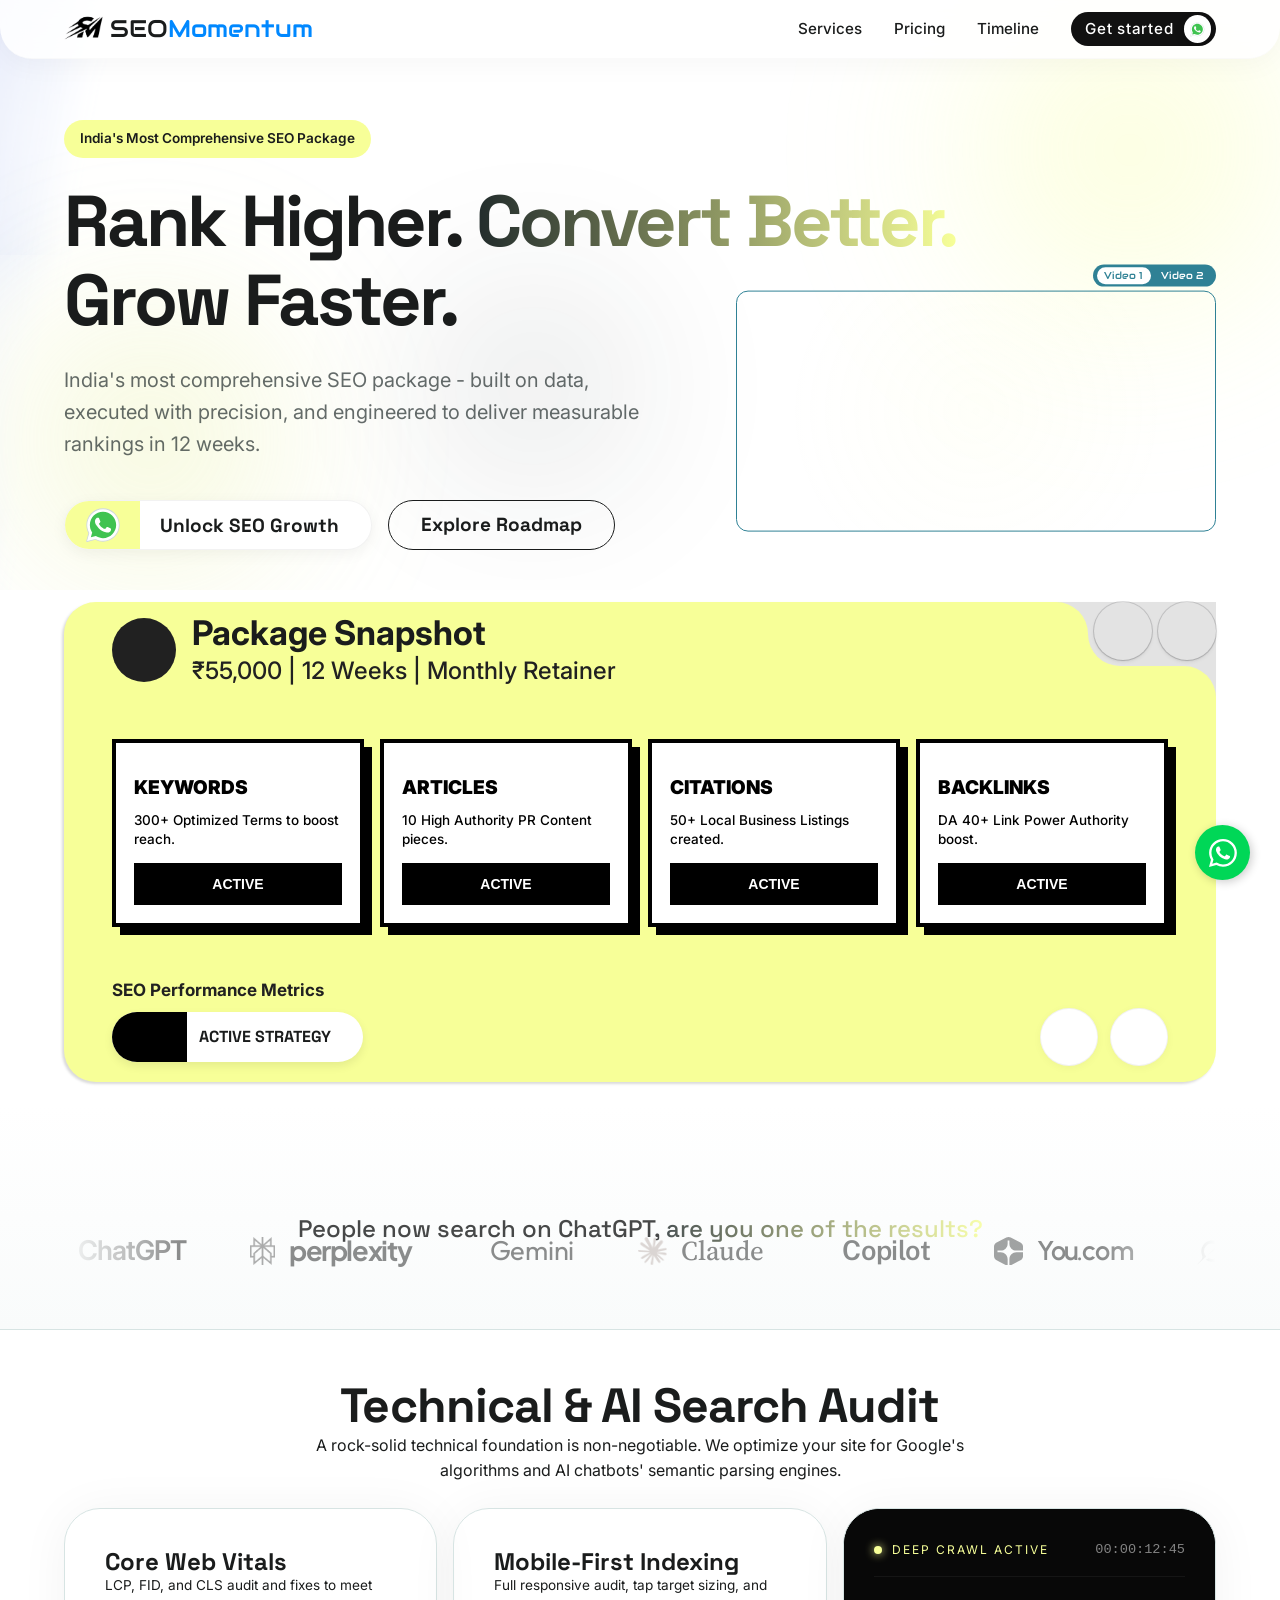
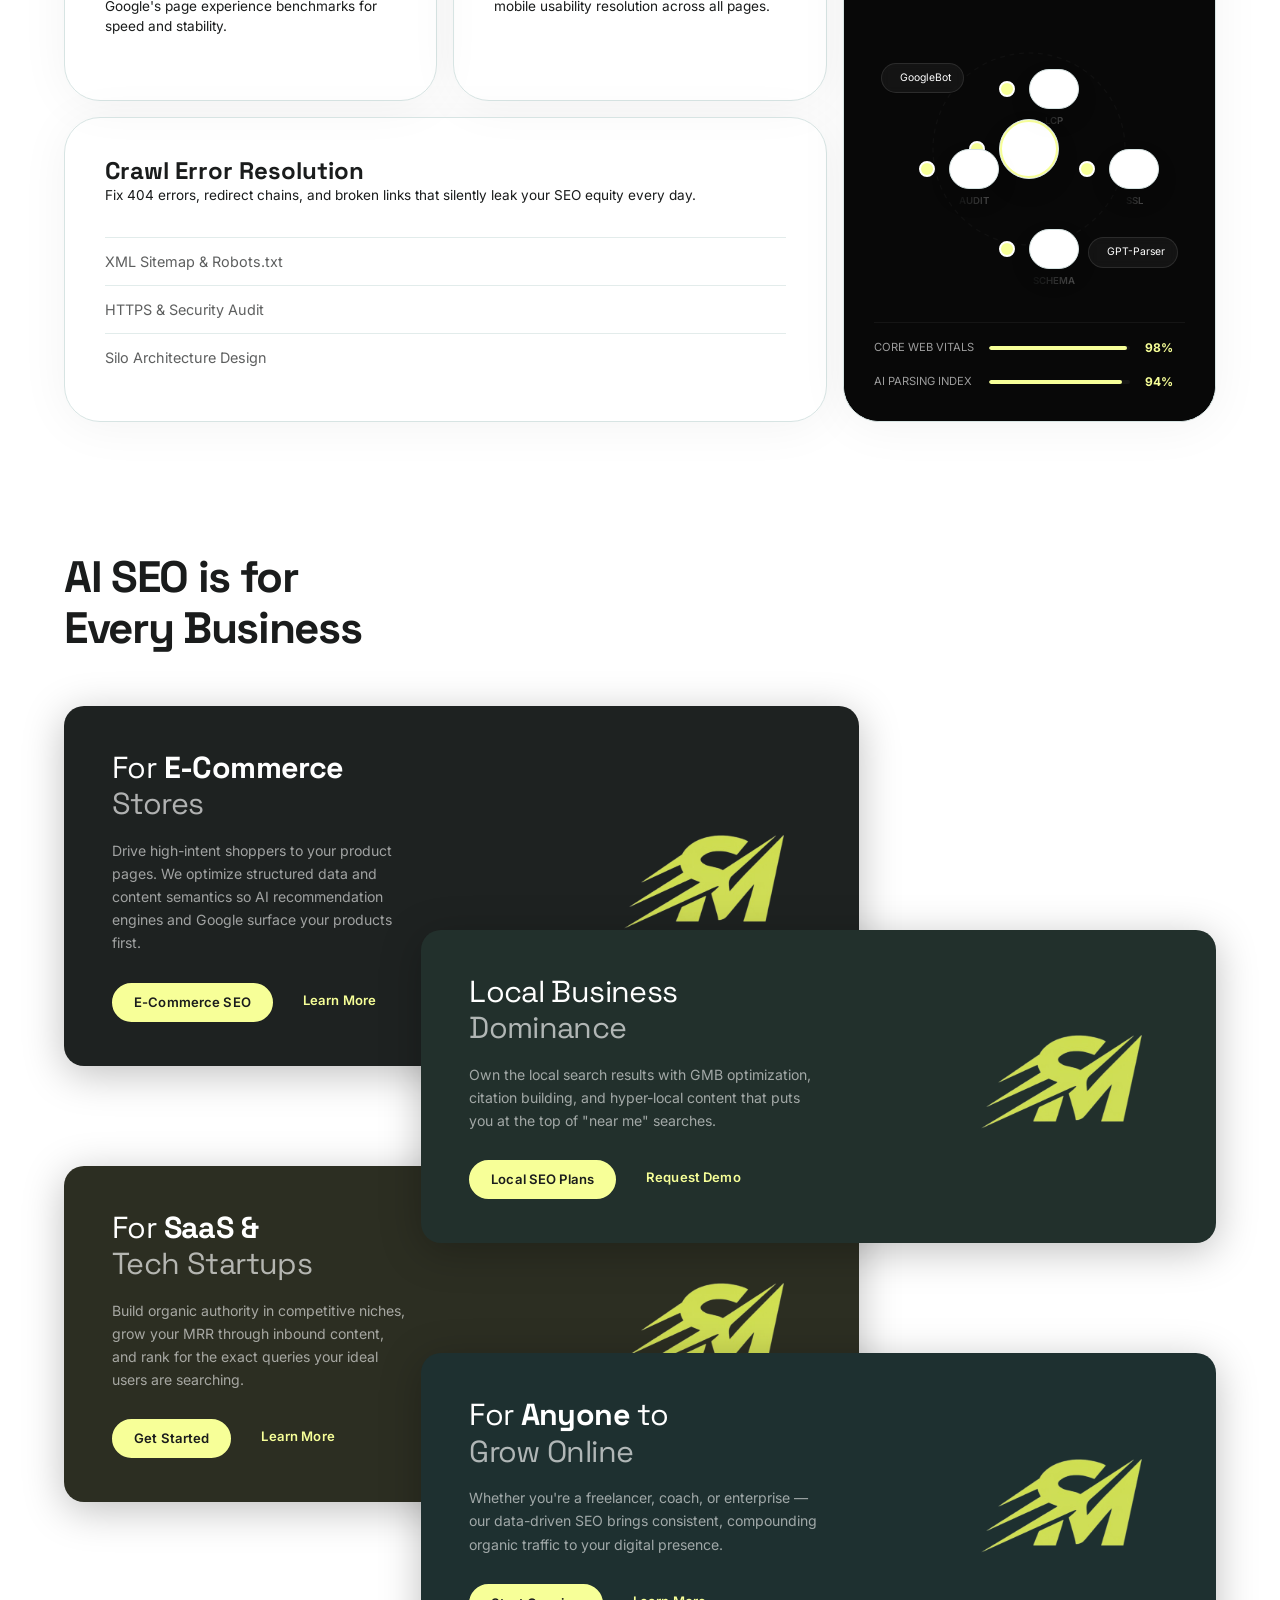
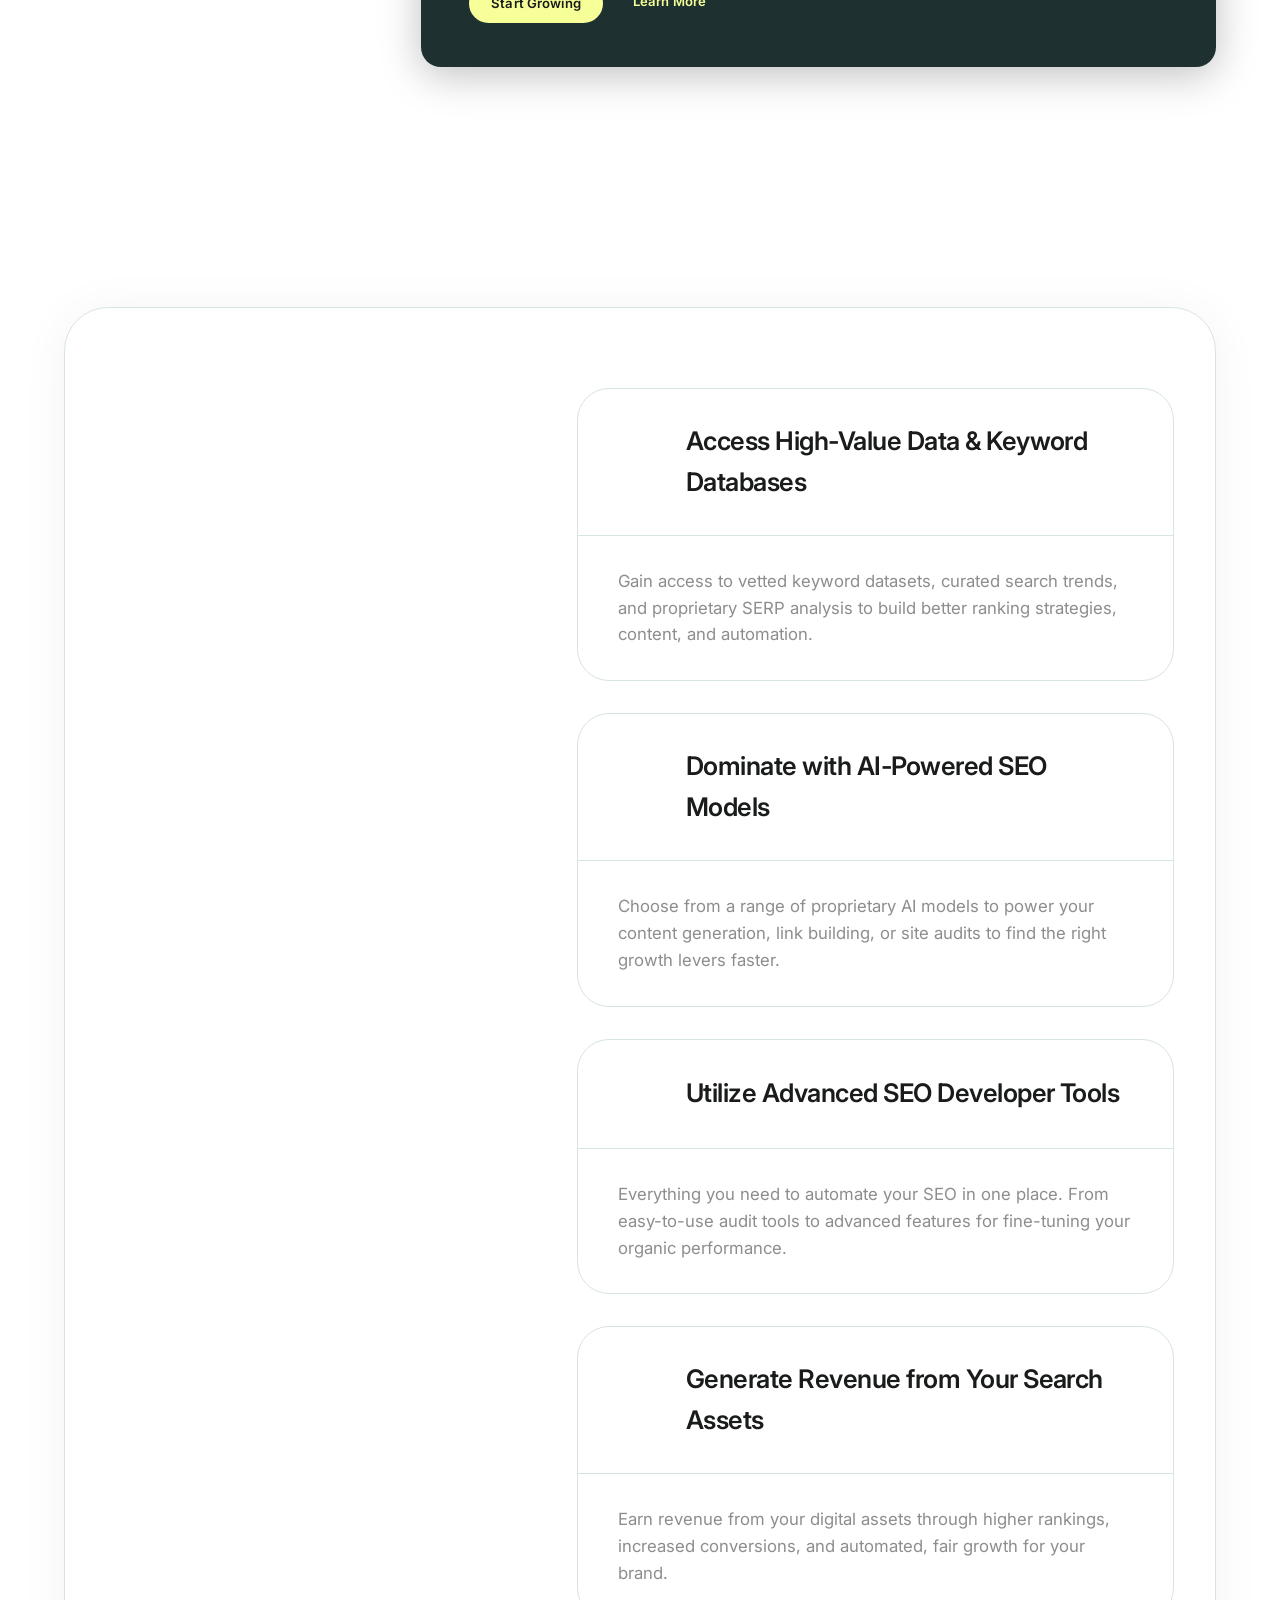
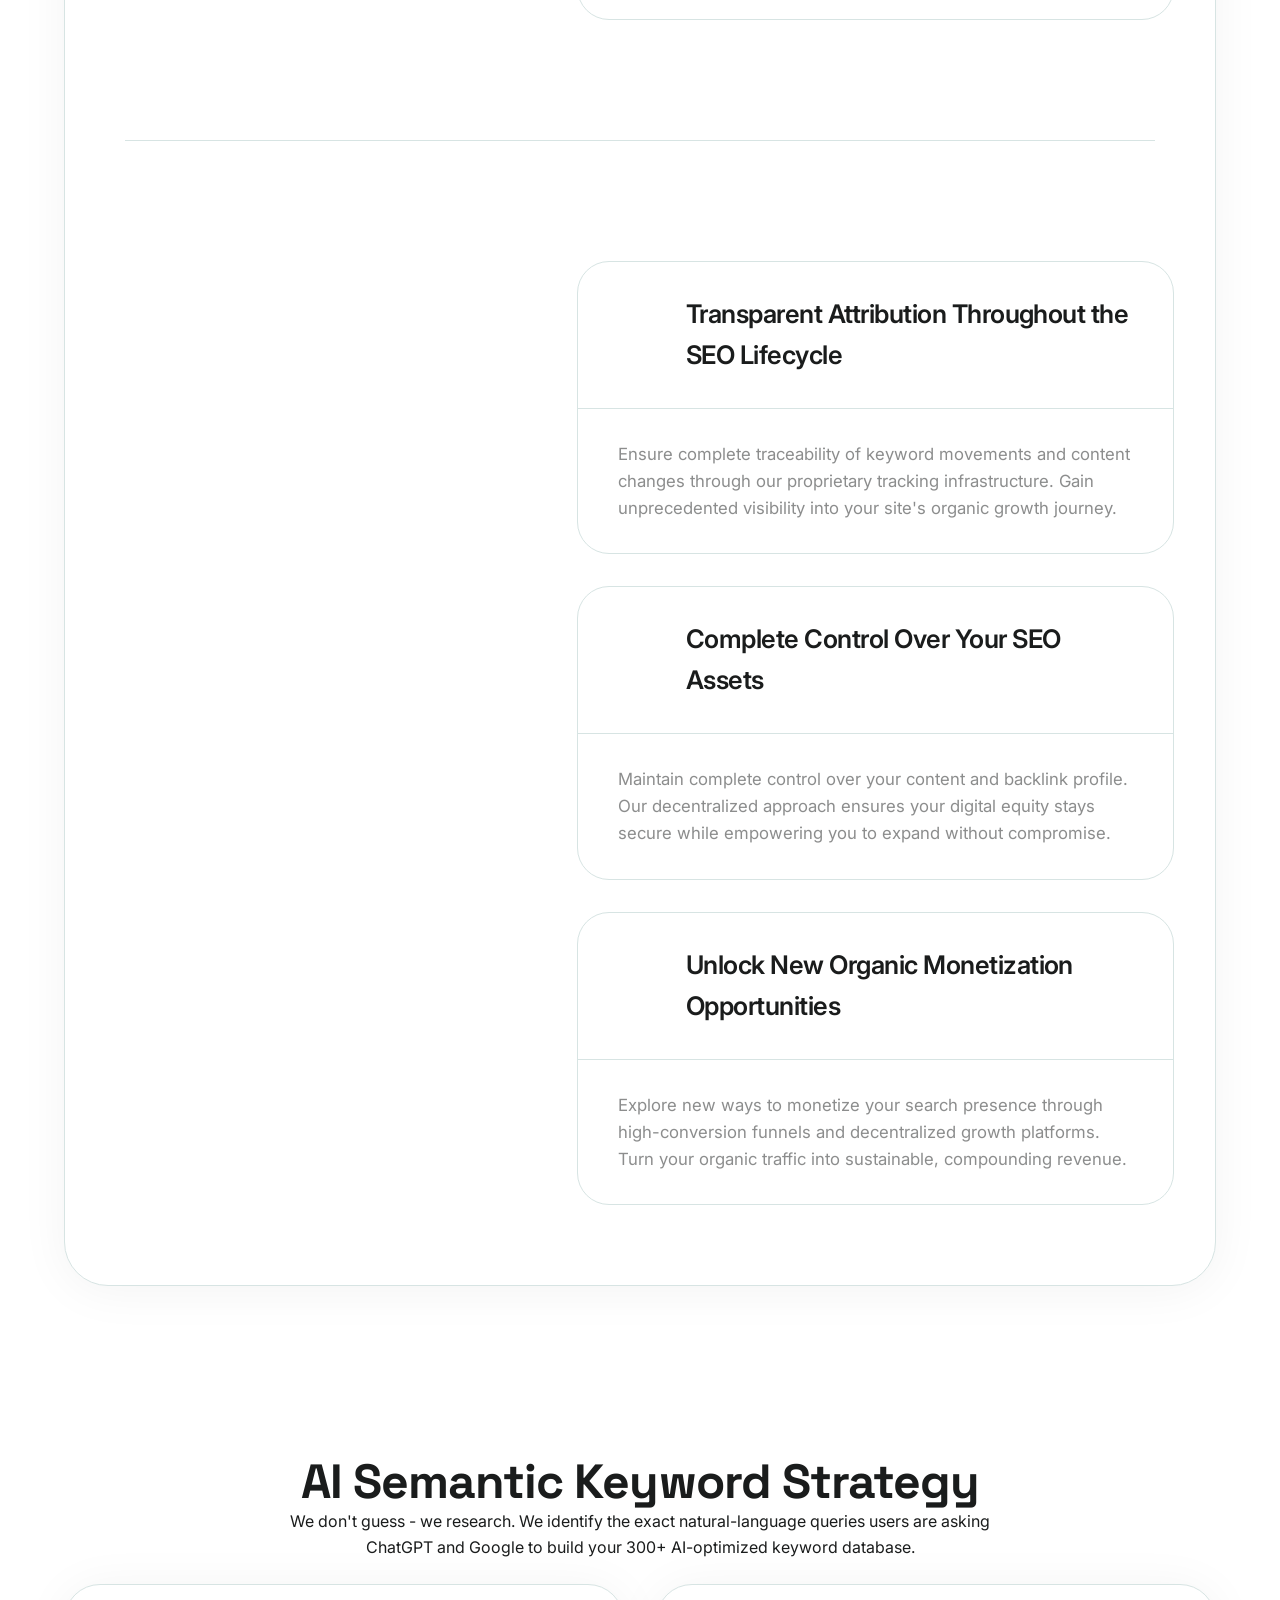
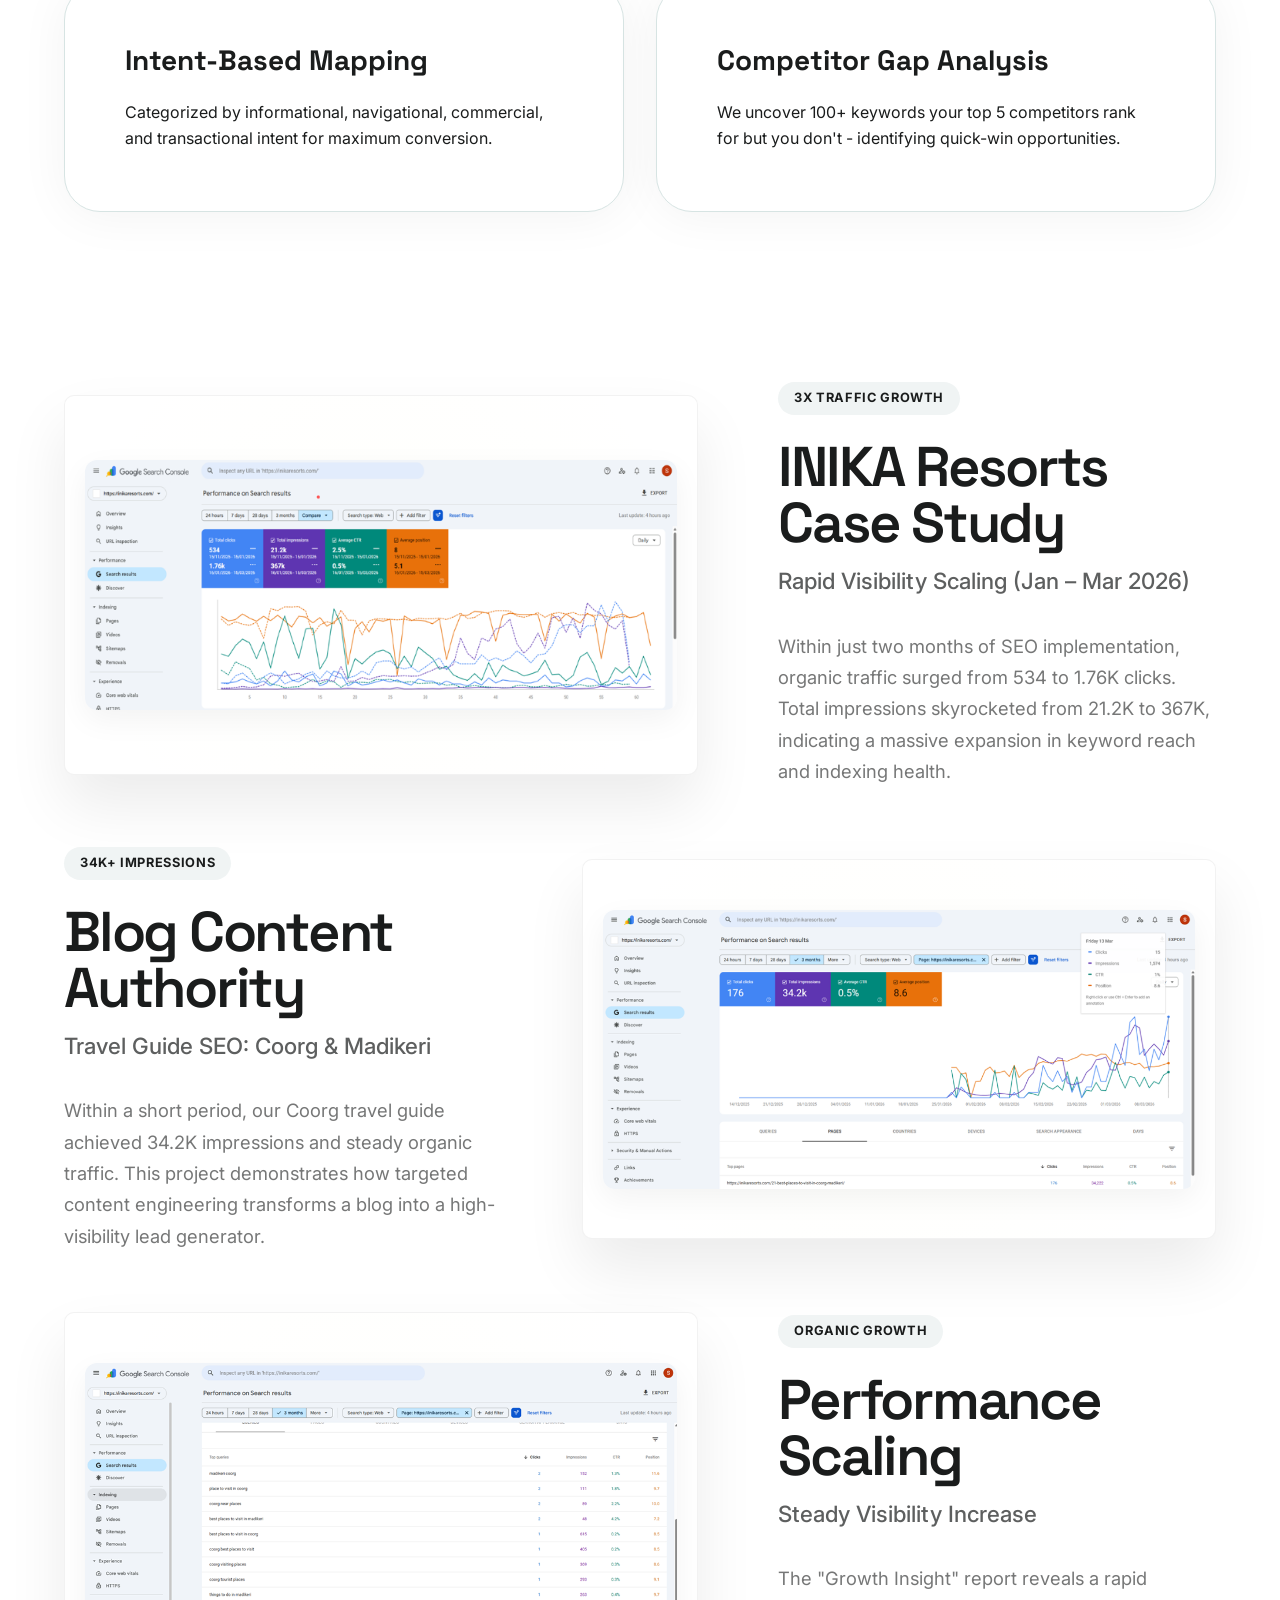
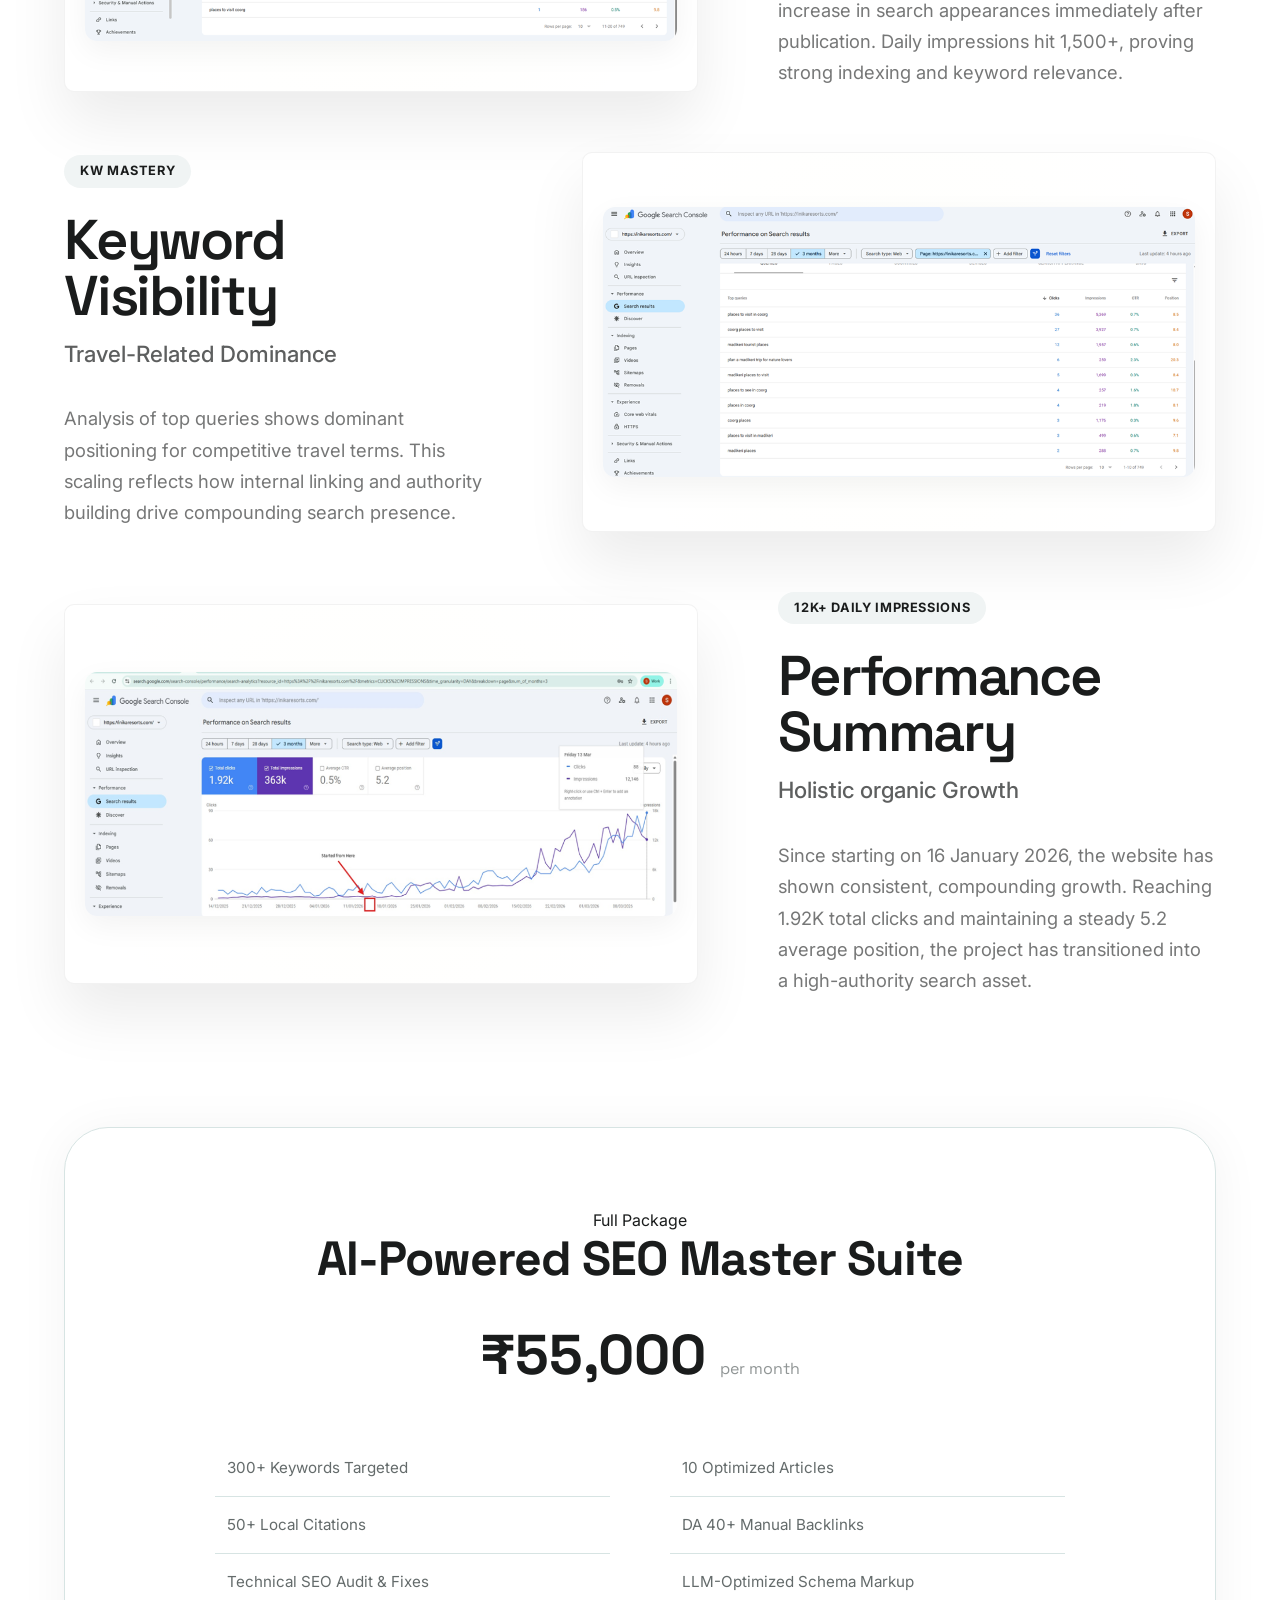
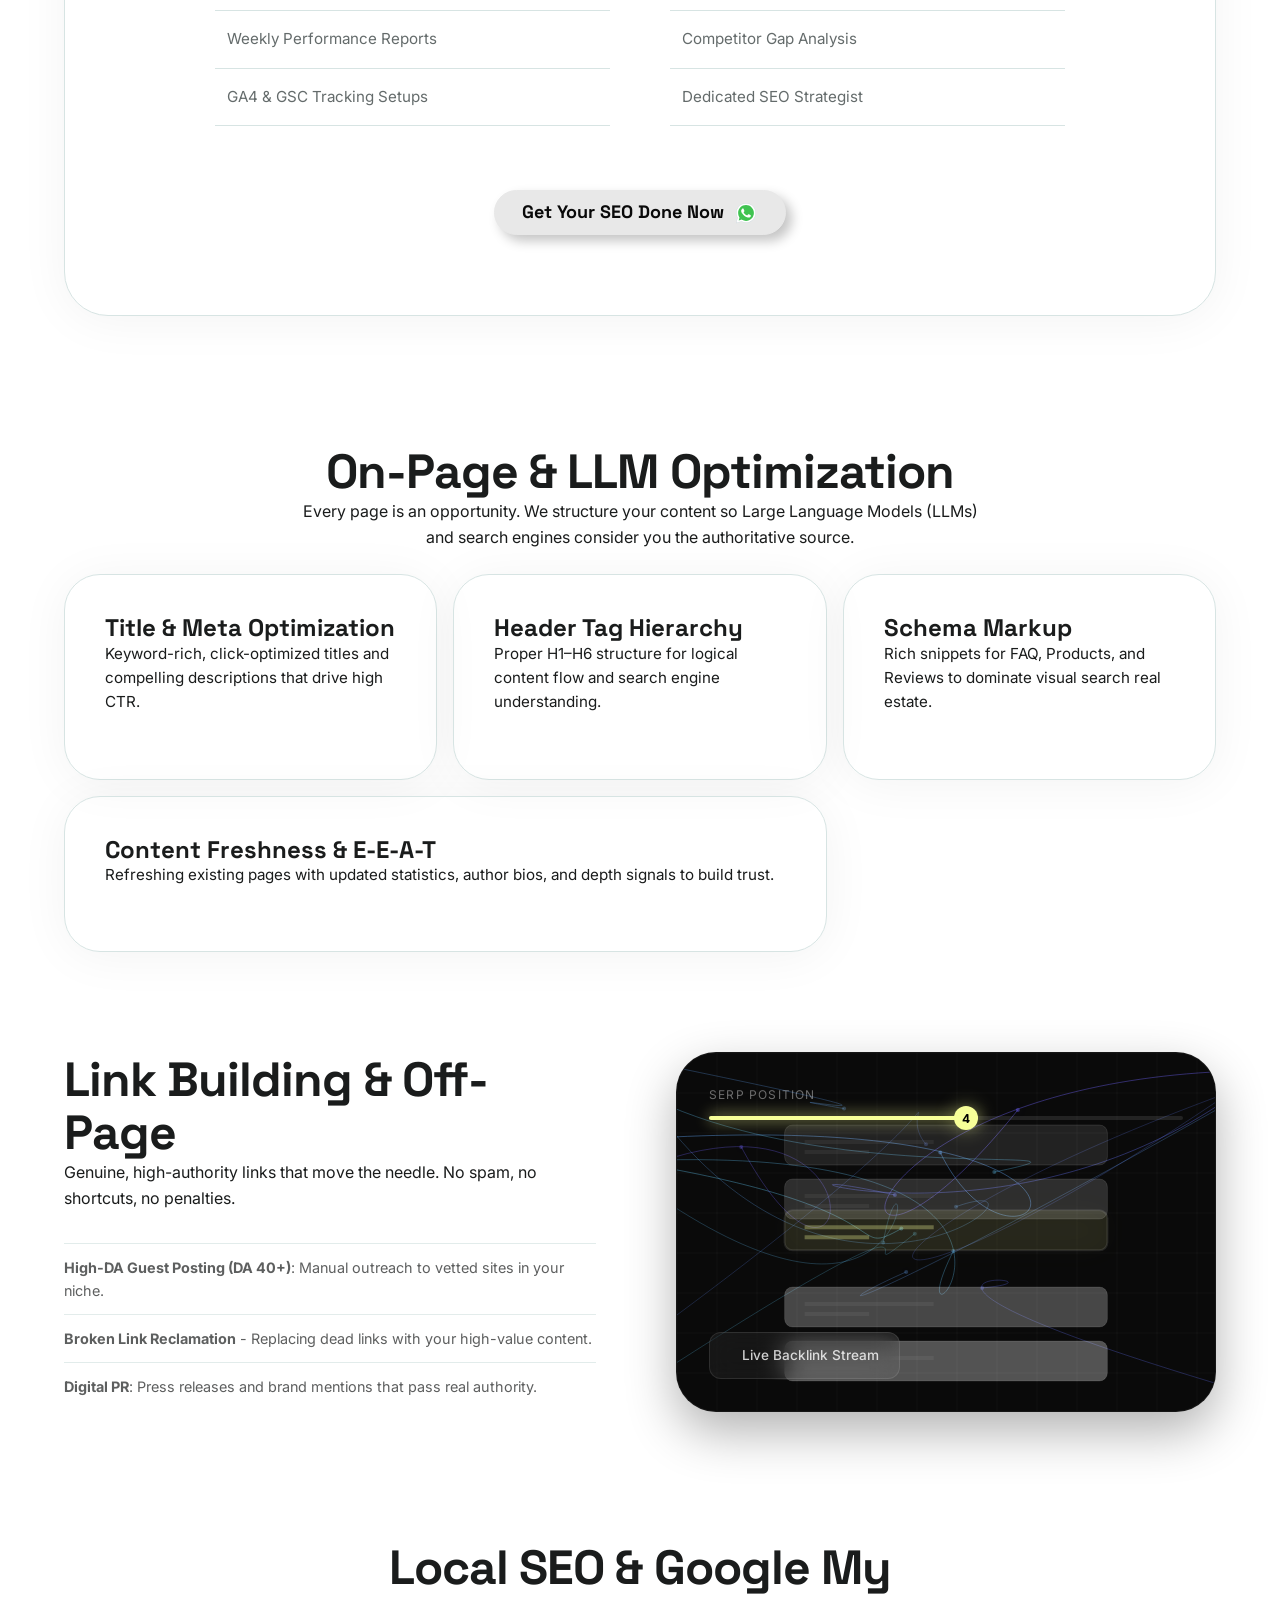
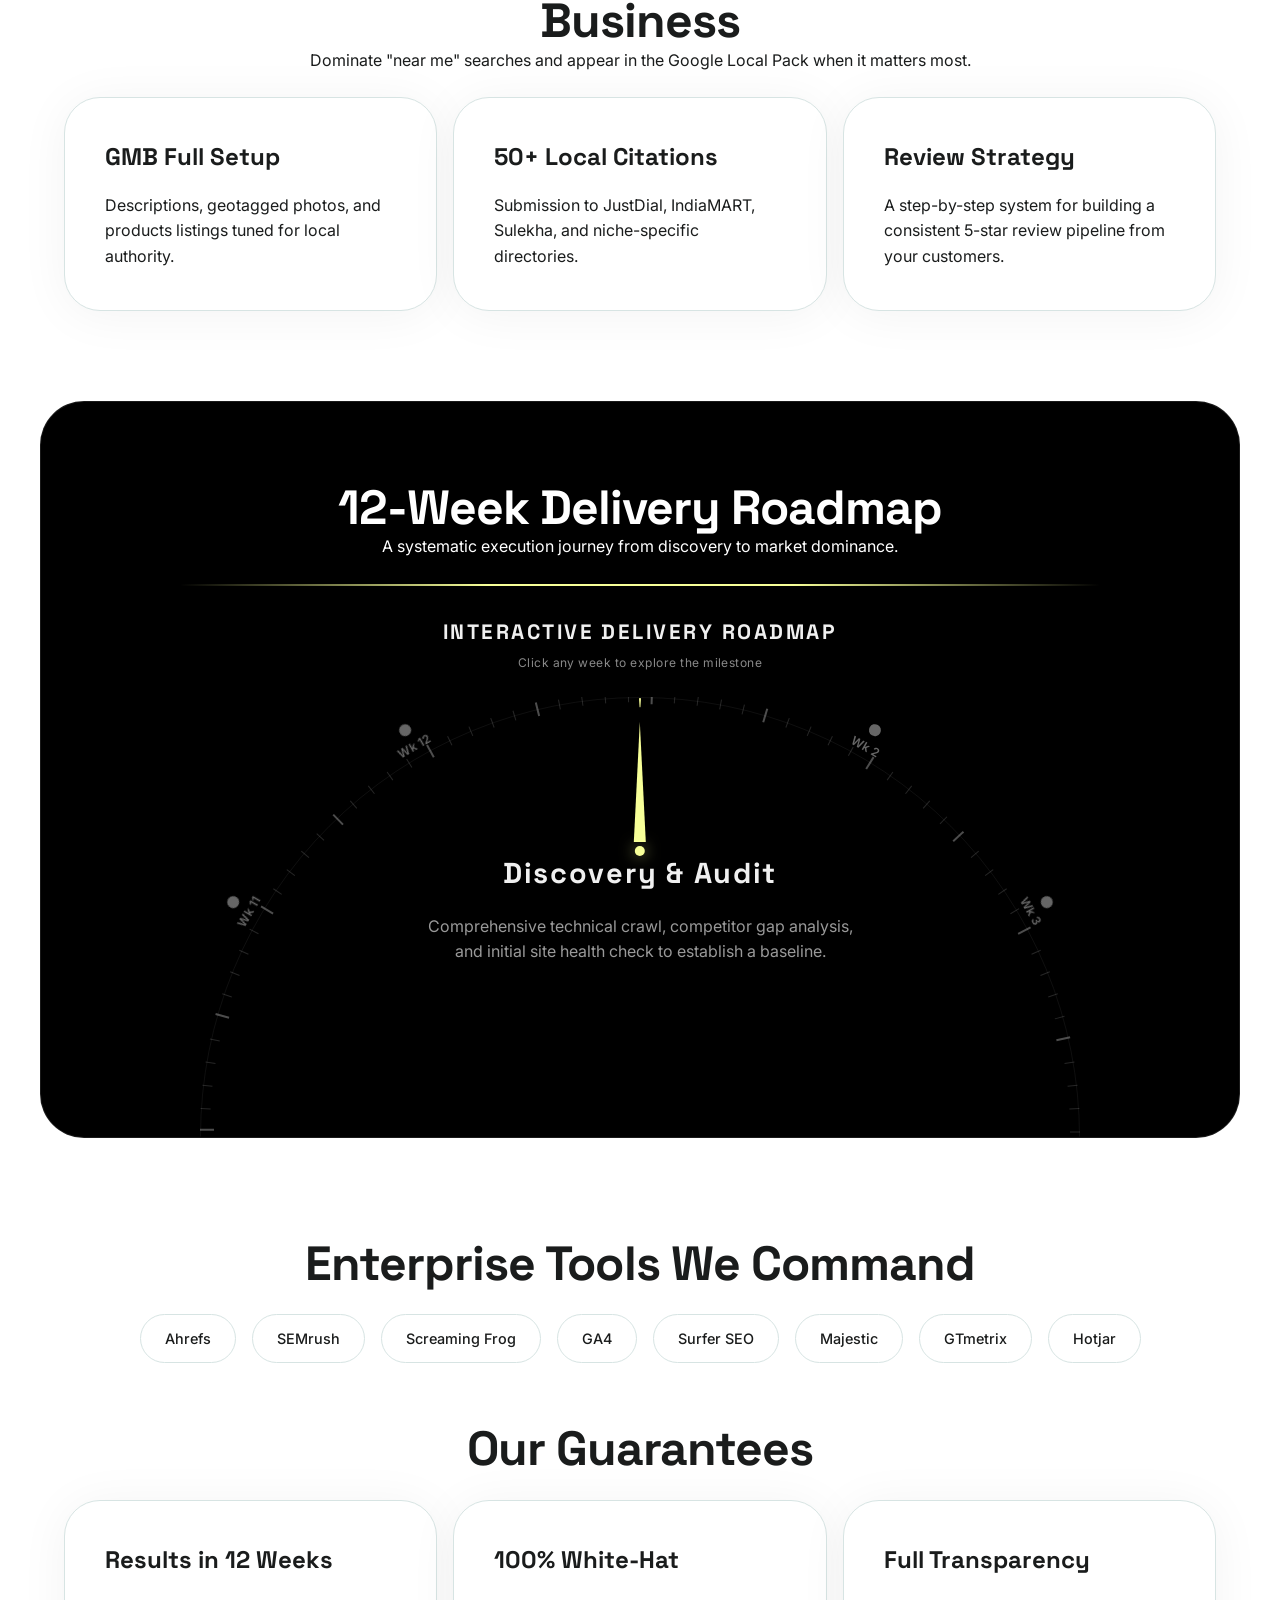
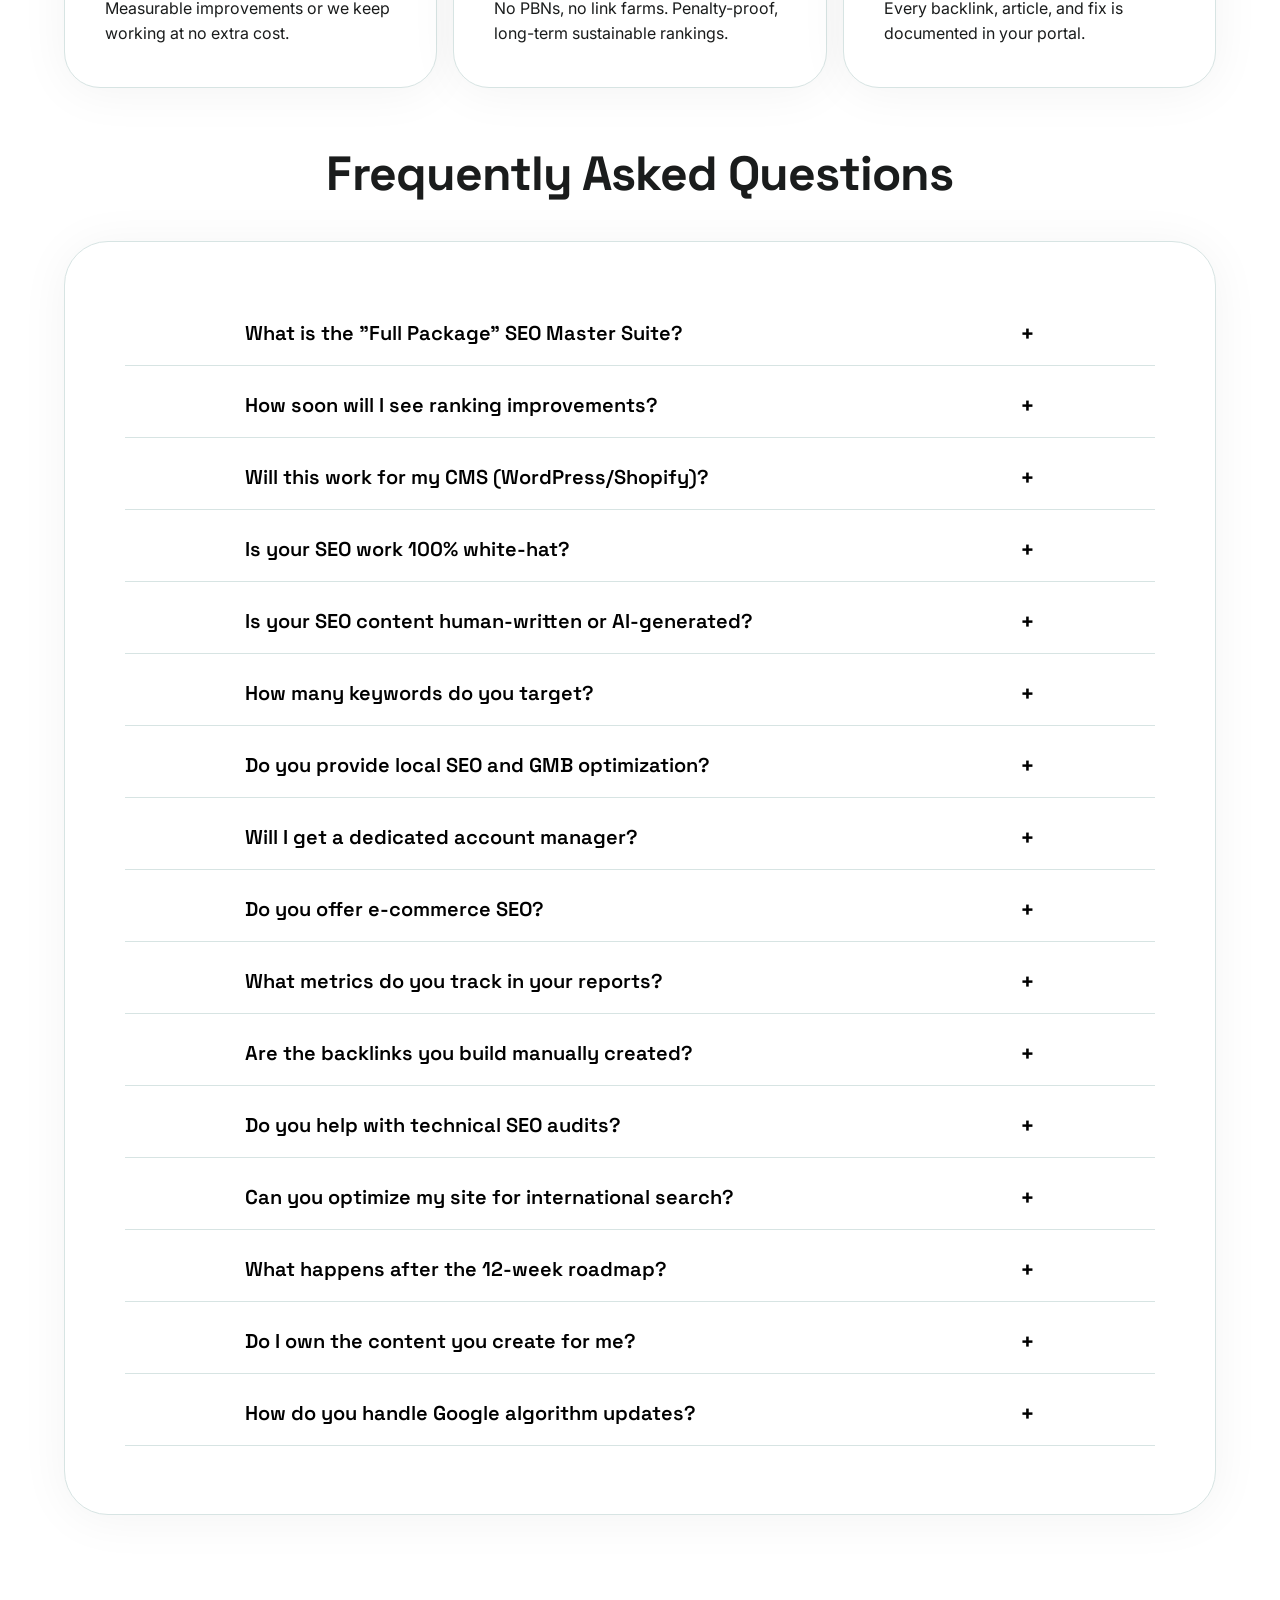
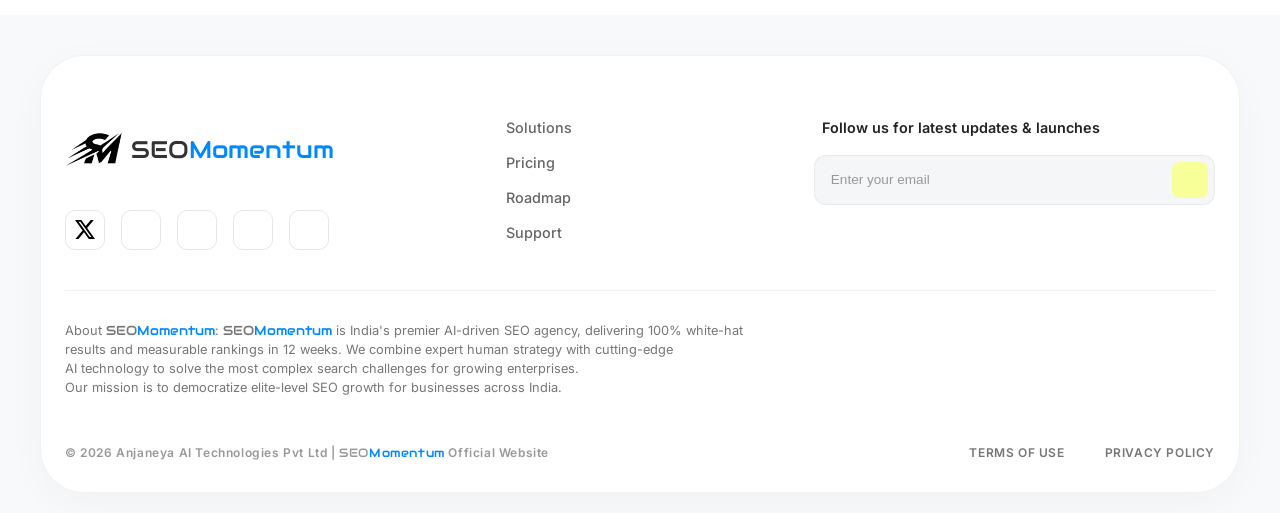
==== commit 71e0cc7c: "updates done" ====
--- a/index.html
+++ b/index.html
@@ -224,25 +224,25 @@
                         <i class="ri-key-fill"></i>
                         <span class="card__title">Keywords</span>
                         <p class="card__content">300+ Optimized Terms to boost reach.</p>
-                        <button class="card__button">Status: Active</button>
+                        <button class="card__button">Active</button>
                     </div>
                     <div class="s-feature">
                         <i class="ri-article-fill"></i>
                         <span class="card__title">Articles</span>
                         <p class="card__content">10 High Authority PR Content pieces.</p>
-                        <button class="card__button">Status: Active</button>
+                        <button class="card__button">Active</button>
                     </div>
                     <div class="s-feature">
                         <i class="ri-map-pin-user-fill"></i>
                         <span class="card__title">Citations</span>
                         <p class="card__content">50+ Local Business Listings created.</p>
-                        <button class="card__button">Status: Active</button>
+                        <button class="card__button">Active</button>
                     </div>
                     <div class="s-feature">
                         <i class="ri-links-fill"></i>
                         <span class="card__title">Backlinks</span>
                         <p class="card__content">DA 40+ Link Power Authority boost.</p>
-                        <button class="card__button">Status: Active</button>
+                        <button class="card__button">Active</button>
                     </div>
                 </div>
             </div>
@@ -263,9 +263,9 @@
                     <button type="button" aria-label="email" class="u-box-foot-action">
                         <i class="ri-mail-send-fill"></i>
                     </button>
-                    <button type="button" aria-label="whatsapp" class="u-box-foot-action">
+                    <a href="https://wa.me/919472762298" target="_blank" rel="noopener noreferrer" aria-label="whatsapp" class="u-box-foot-action">
                         <i class="ri-whatsapp-fill"></i>
-                    </button>
+                    </a>
                 </div>
             </div>
         </div>
--- a/style.css
+++ b/style.css
@@ -797,7 +797,7 @@
     height: var(--h-card);
     border-radius: var(--round-card);
     position: relative;
-    background-color: var(--color-boxes, hsl(var(--green-light)));
+    background-color: var(--primary-color);
     padding: var(--p-card);
     box-shadow: rgba(0, 0, 0, 0.15) -1.95px 1.95px 2.6px;
     display: flex;
@@ -841,7 +841,7 @@
     width: 100%;
     height: 100%;
     border-top-right-radius: var(--round-card);
-    background-color: var(--color-boxes, hsl(var(--green-light)));
+    background-color: var(--primary-color);
     z-index: -1;
 }
 
@@ -1220,6 +1220,10 @@
     max-width: var(--sz-toggle);
     transition: all 0.5s ease;
     color: hsla(var(--black-muted), 0.75);
+    background-color: white;
+    border-radius: 9999px;
+    border: 1px solid rgba(0, 0, 0, 0.05);
+    box-shadow: 0 2px 8px rgba(0, 0, 0, 0.04);
 }
 
 .u-box-foot-action i {
@@ -1231,9 +1235,25 @@
     color: hsl(var(--white-smoke));
 }
 
+.u-box-foot-action[aria-label="whatsapp"] i {
+    color: #25D366 !important;
+}
+
+.u-box-foot-action[aria-label="email"] i {
+    color: #EA4335 !important;
+}
+
+.u-box-foot-action {
+    text-decoration: none !important;
+}
+
 .u-box-foot-action:hover {
-    color: hsl(var(--black-muted));
-    background-color: hsla(var(--white-smoke), 0.5);
+    background-color: #f8f8f8 !important;
+    transform: translateY(-2px);
+}
+
+.u-box-foot-action:hover i {
+    color: black !important;
 }
 
 .u-box-foot-action svg {
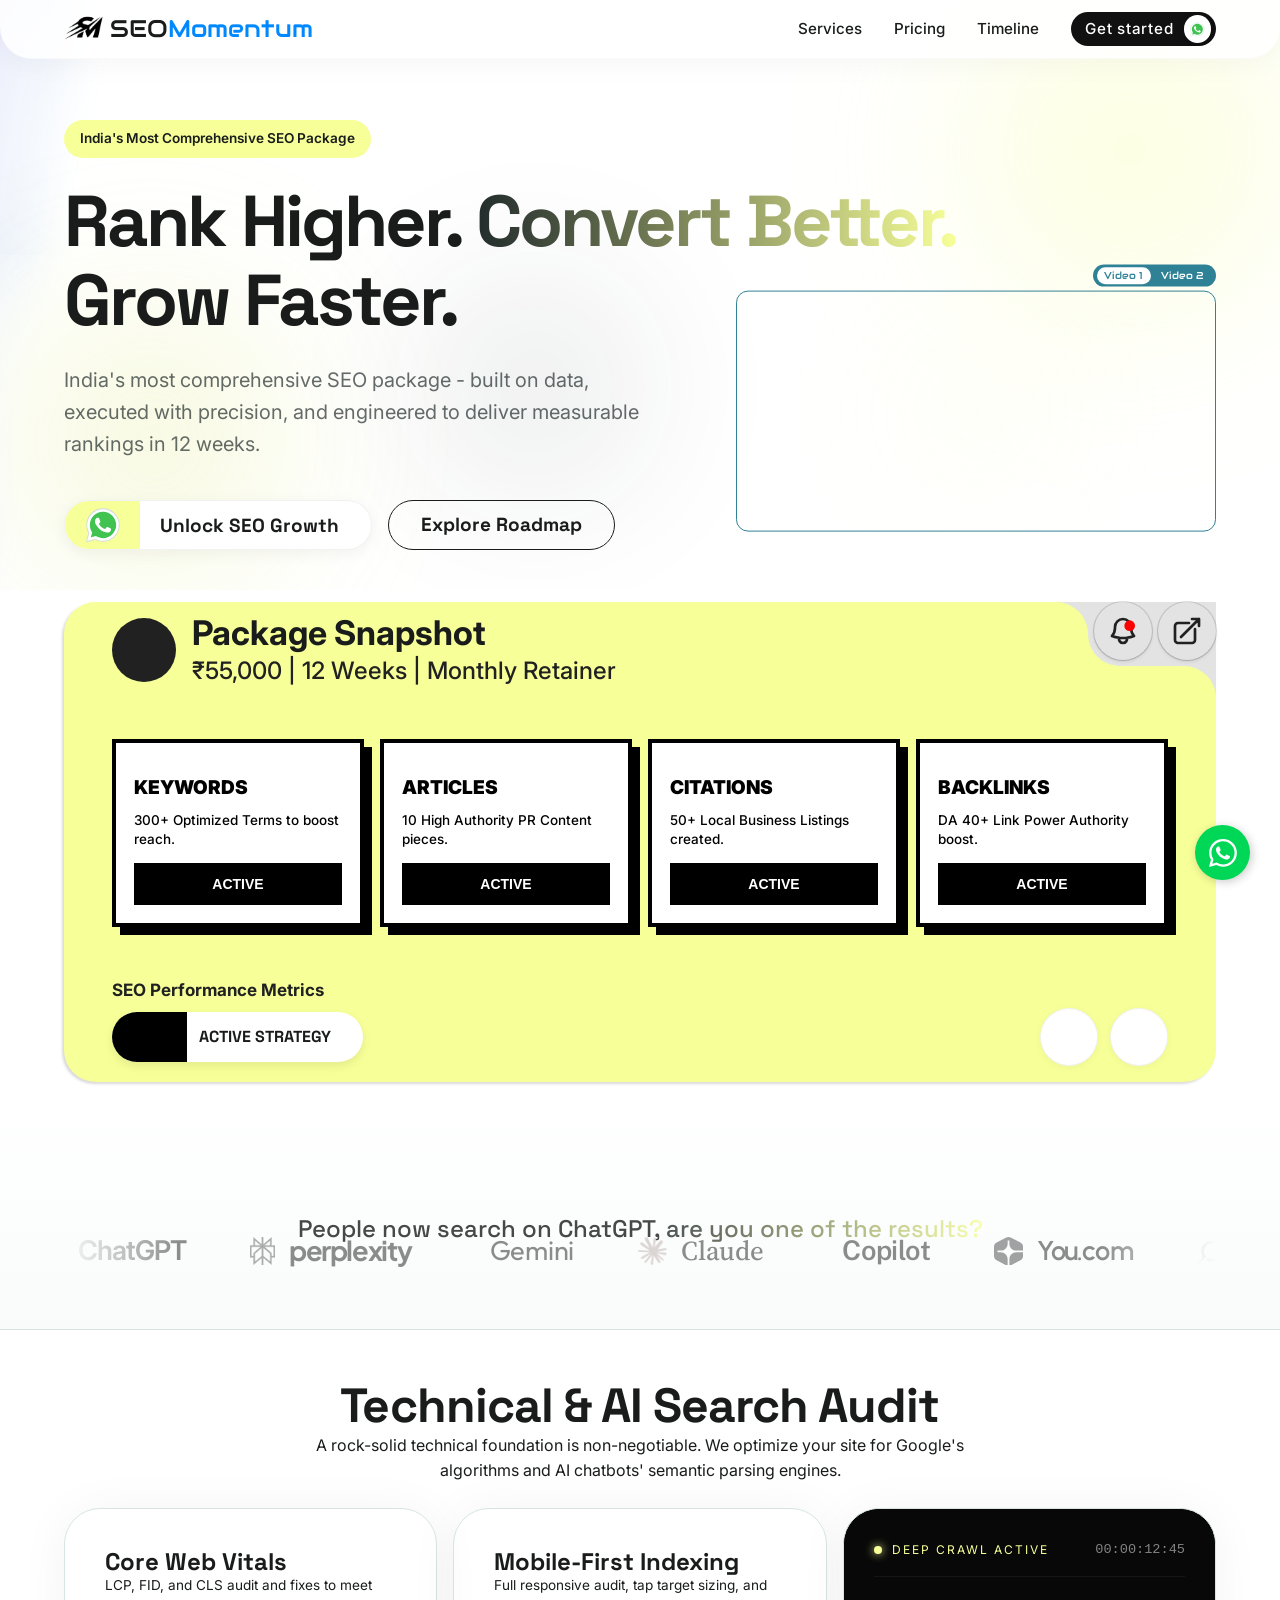
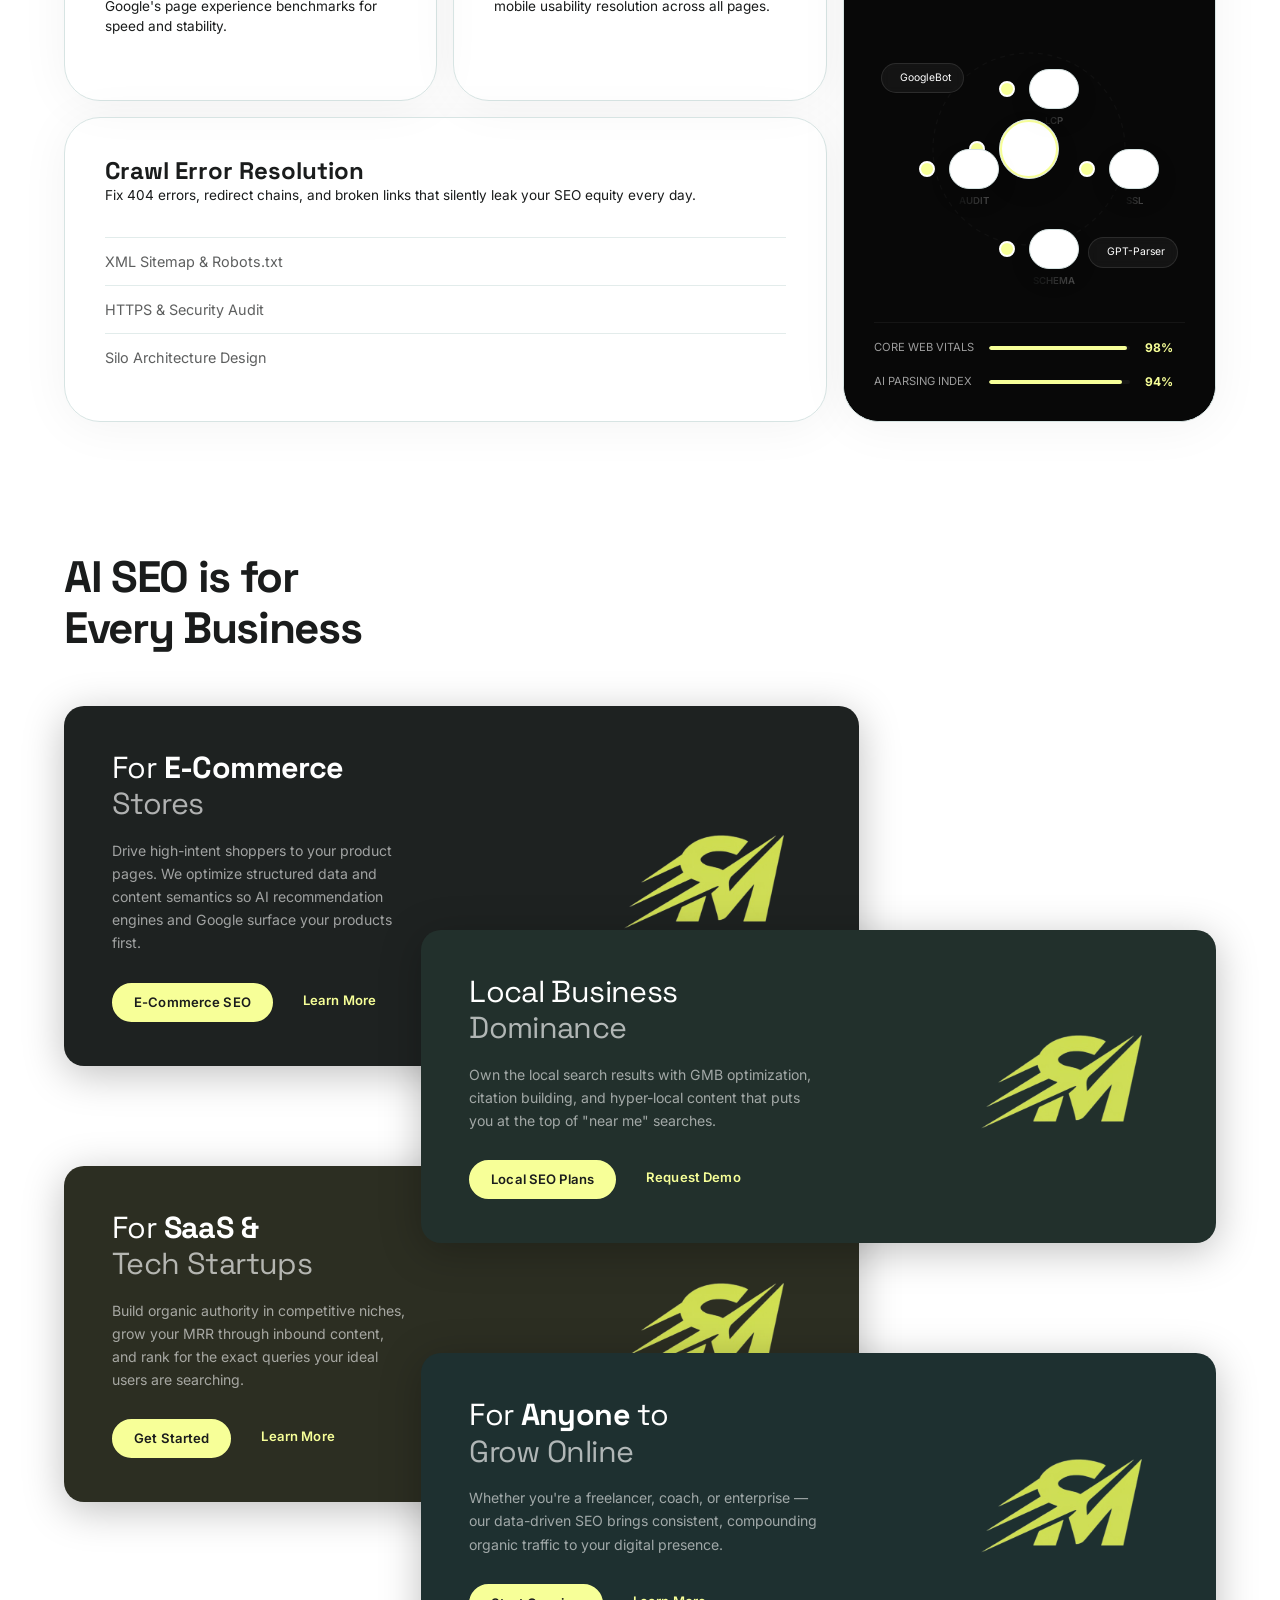
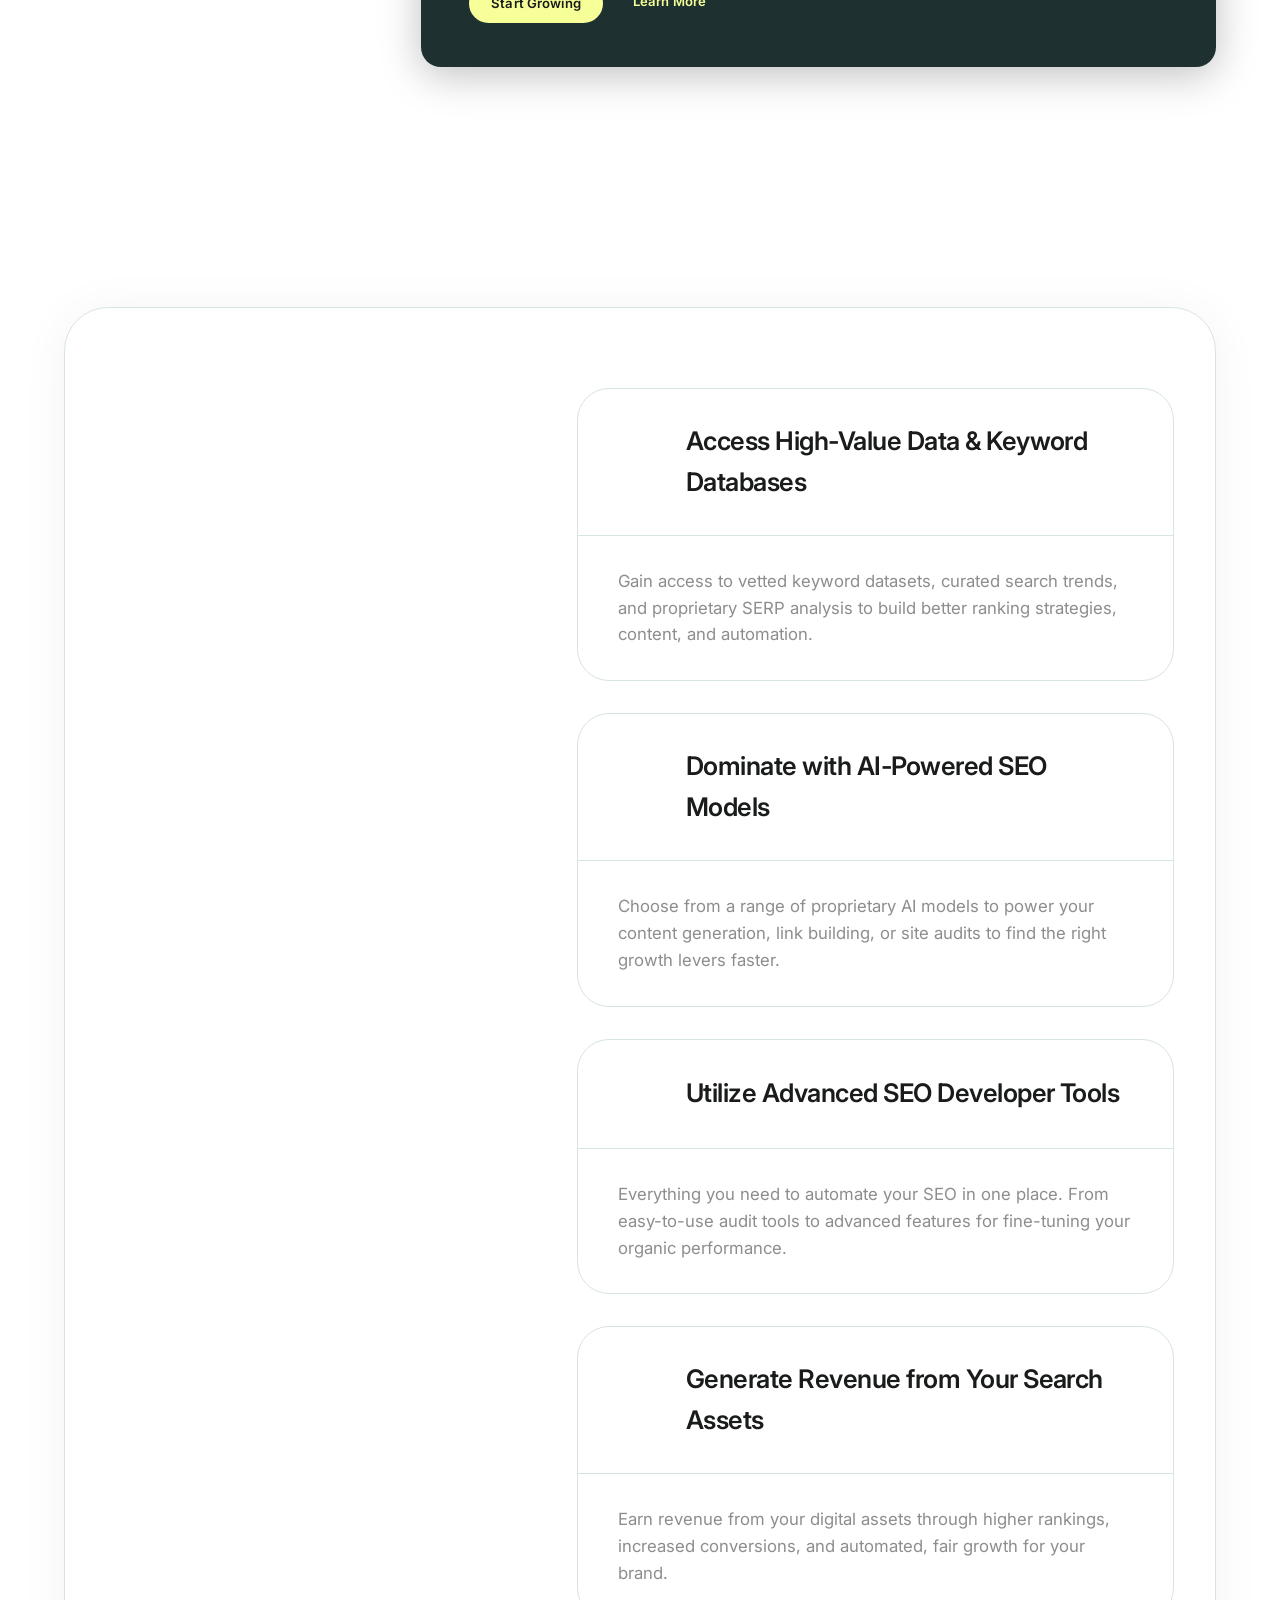
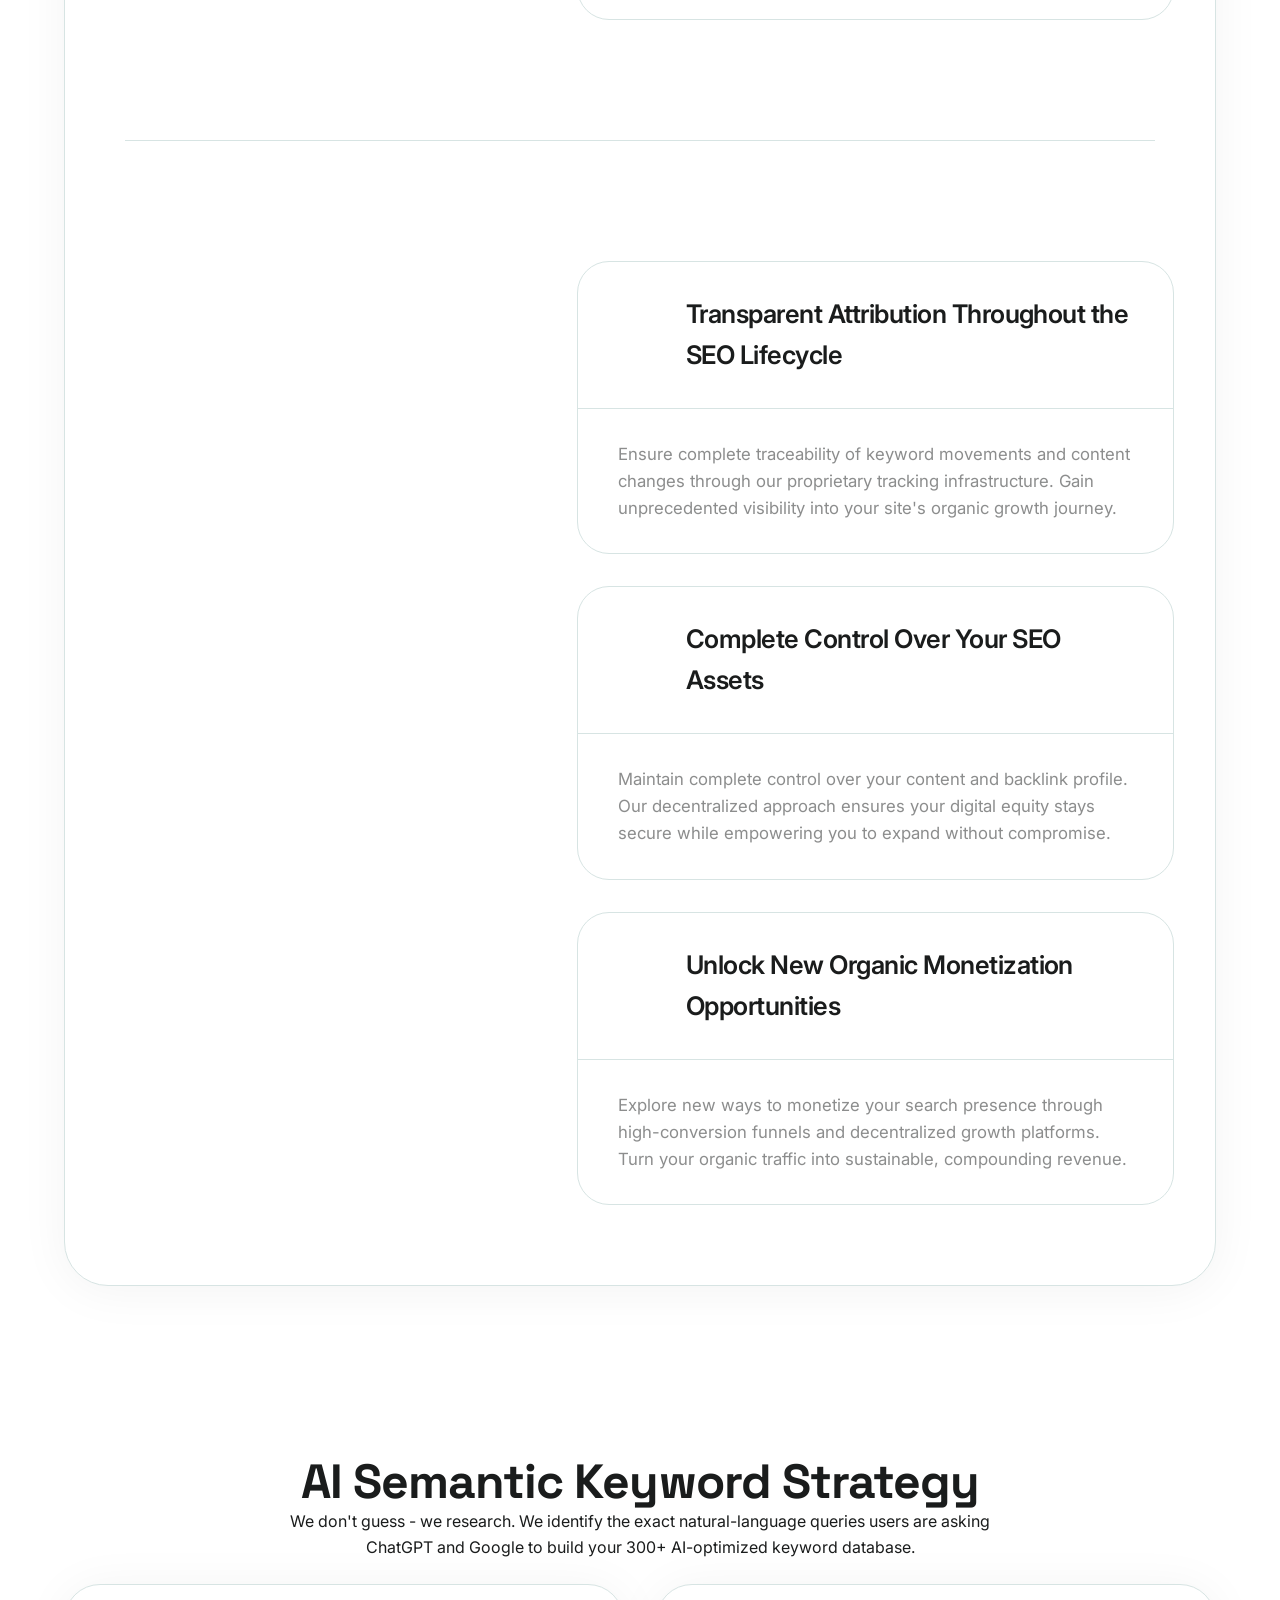
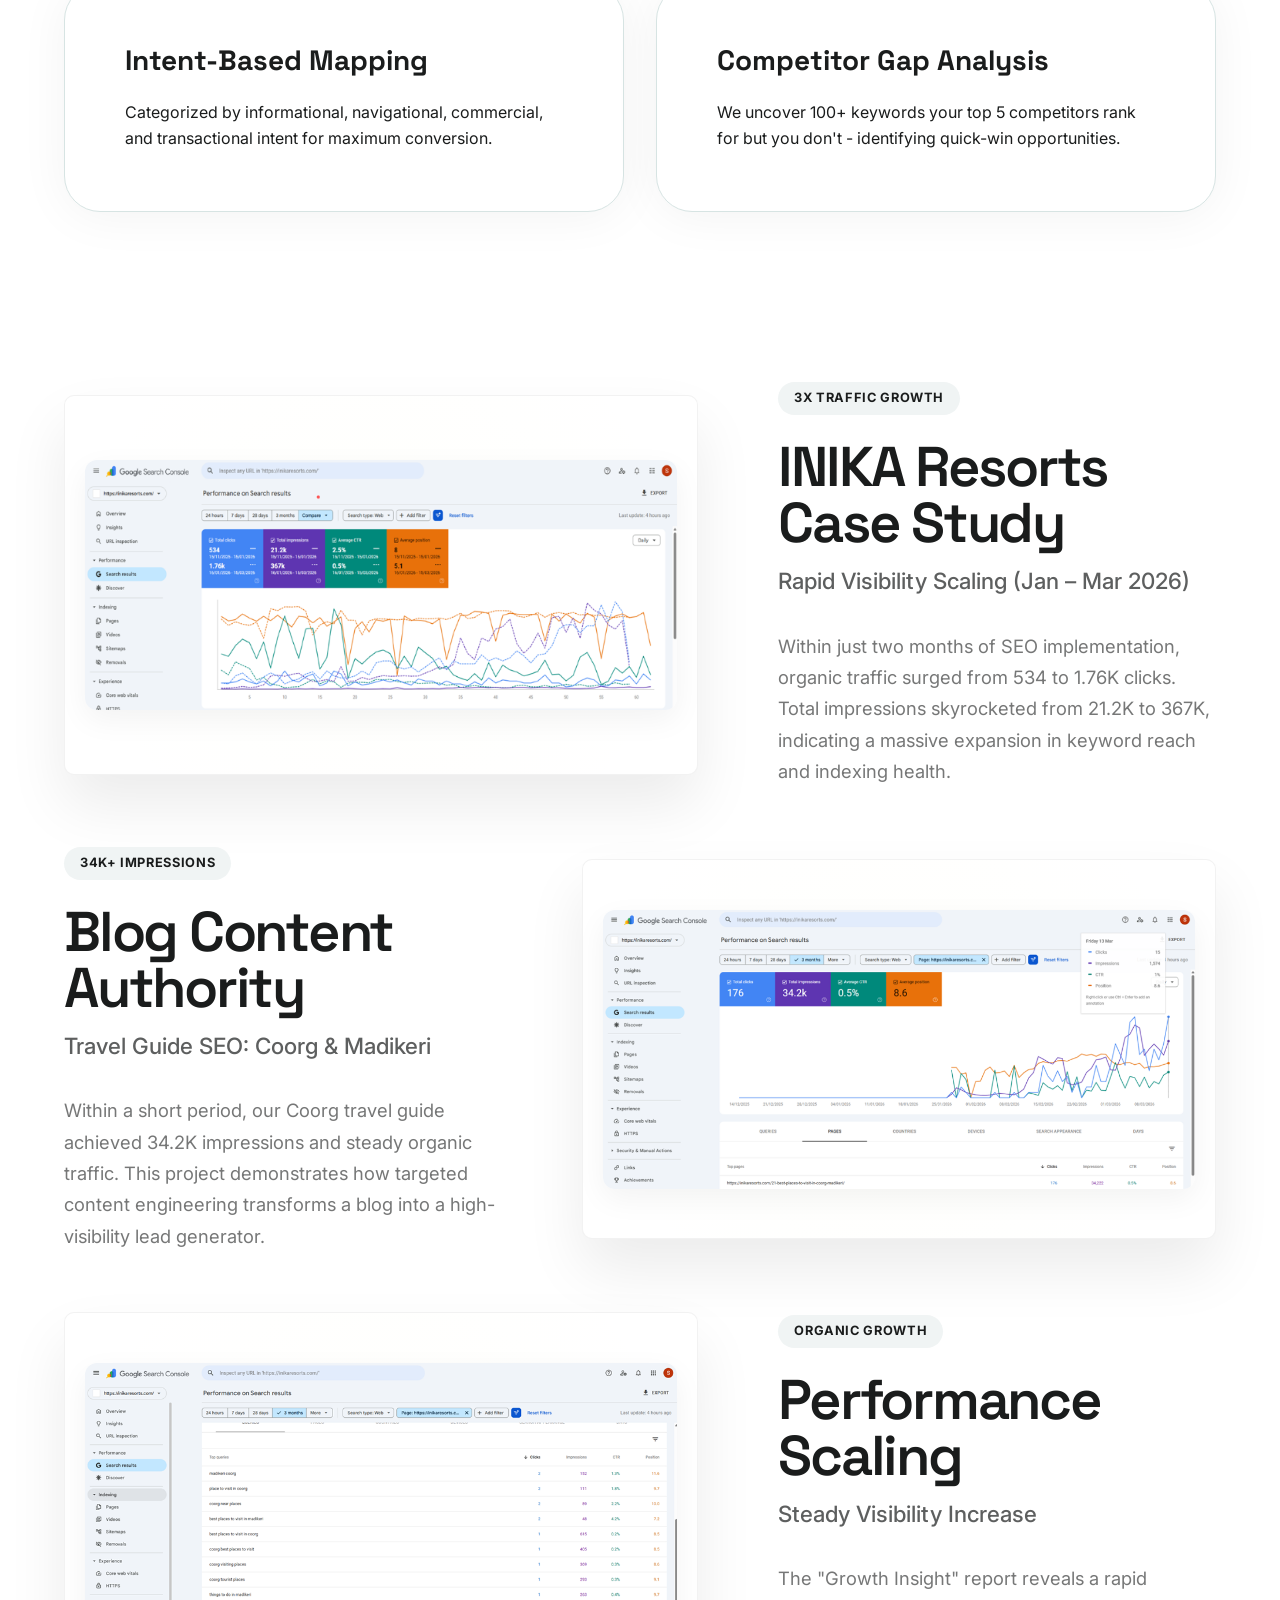
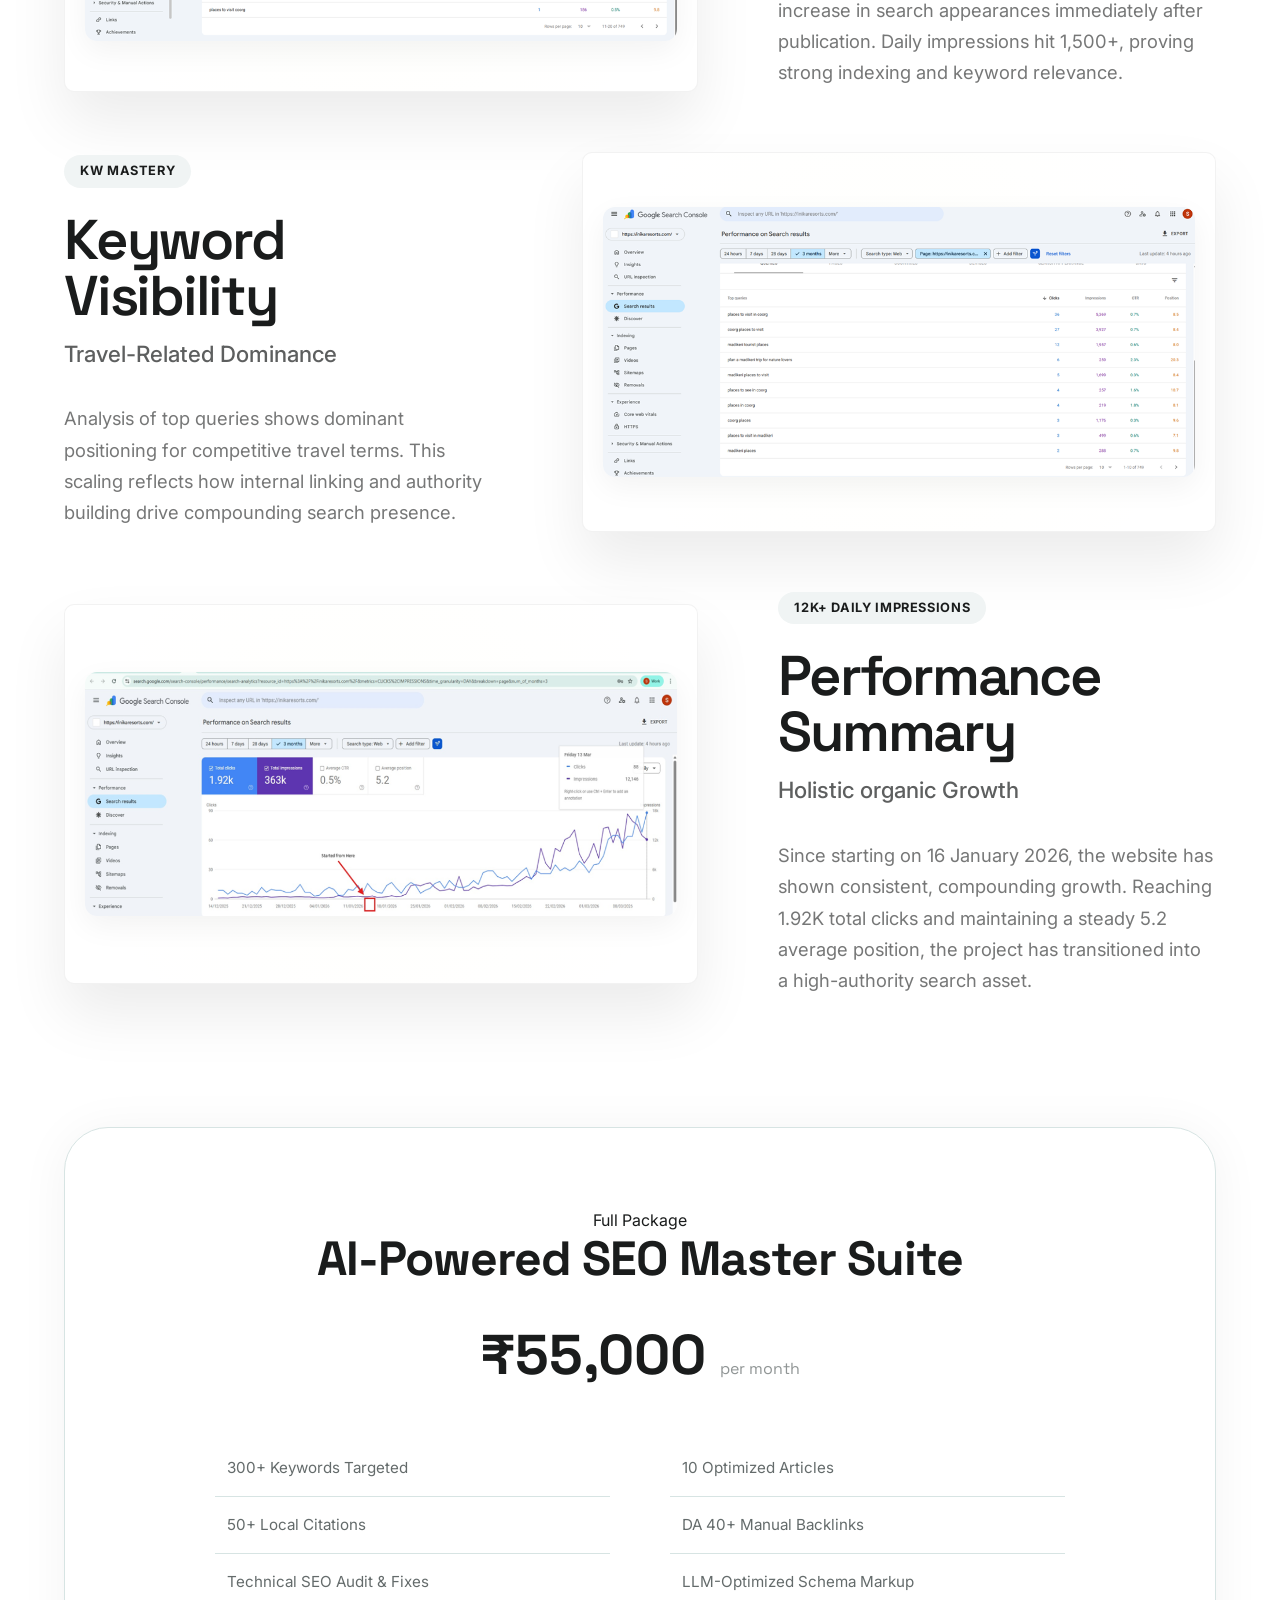
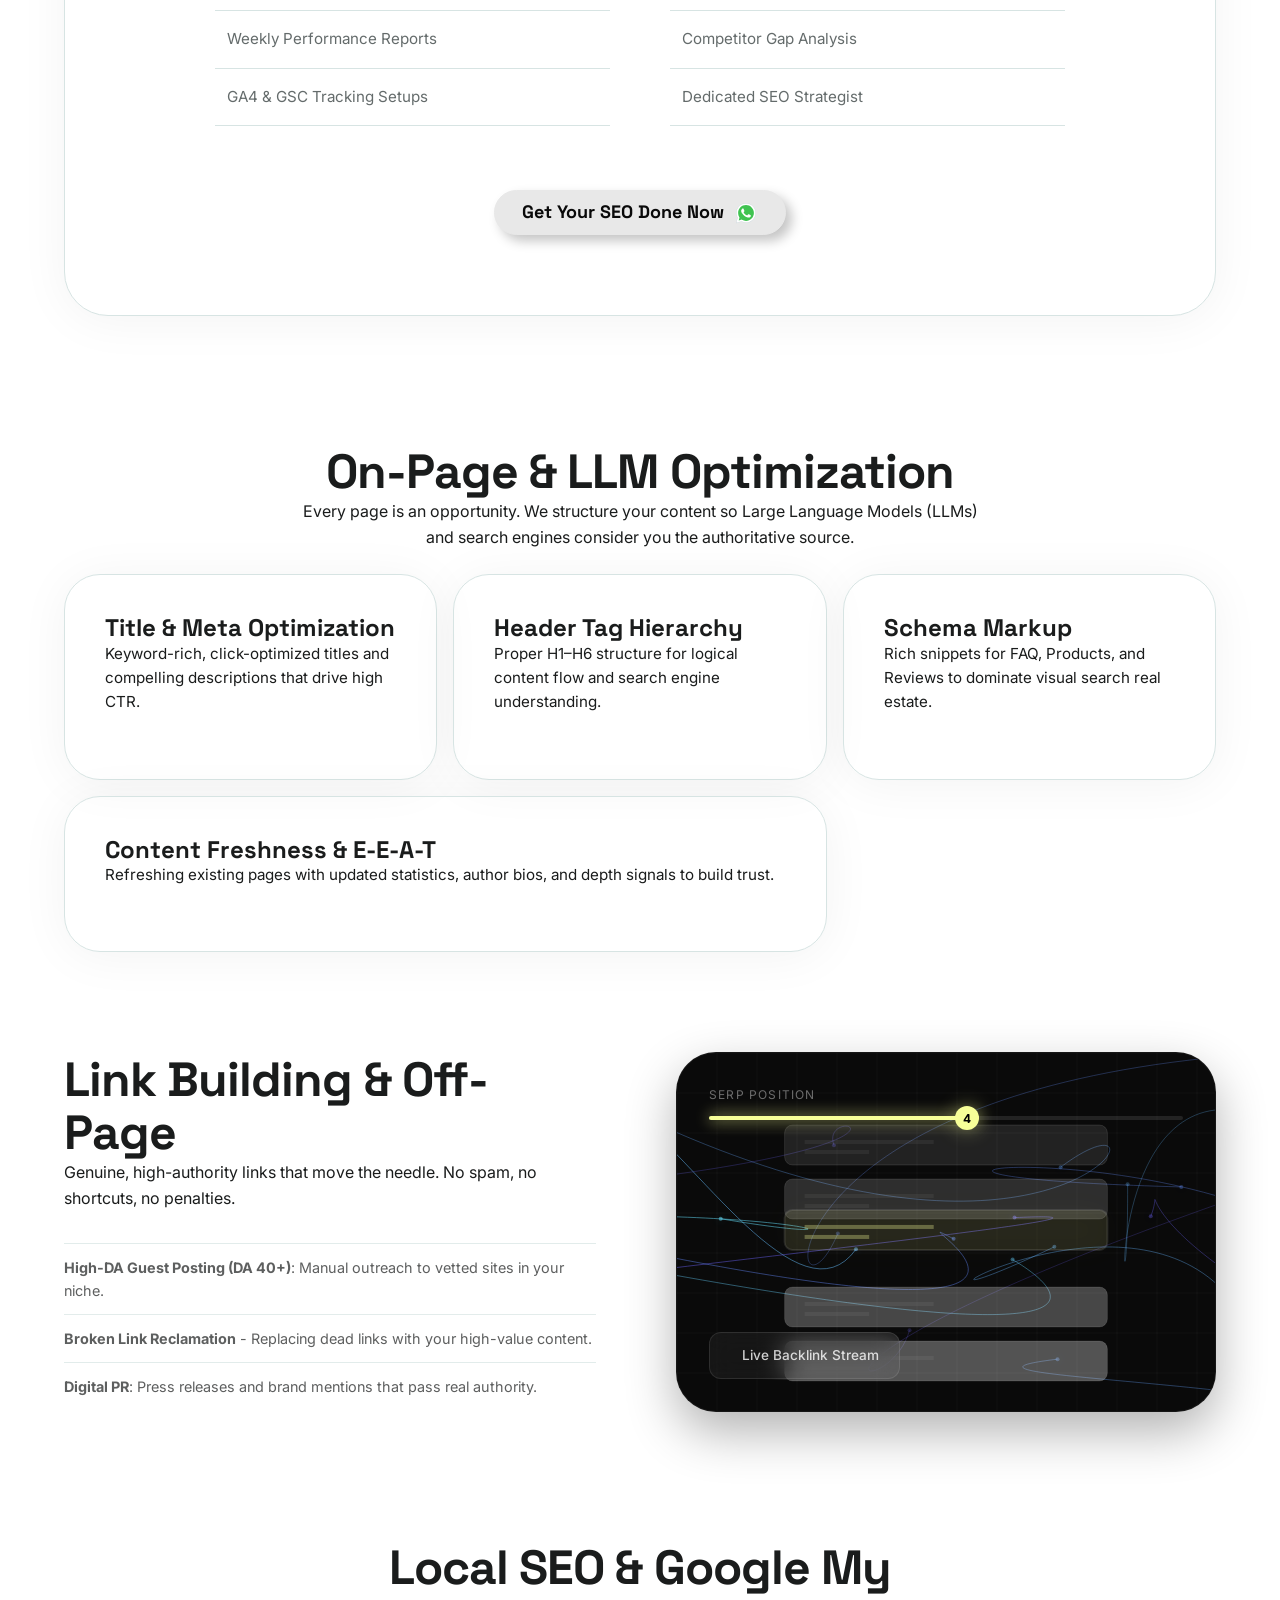
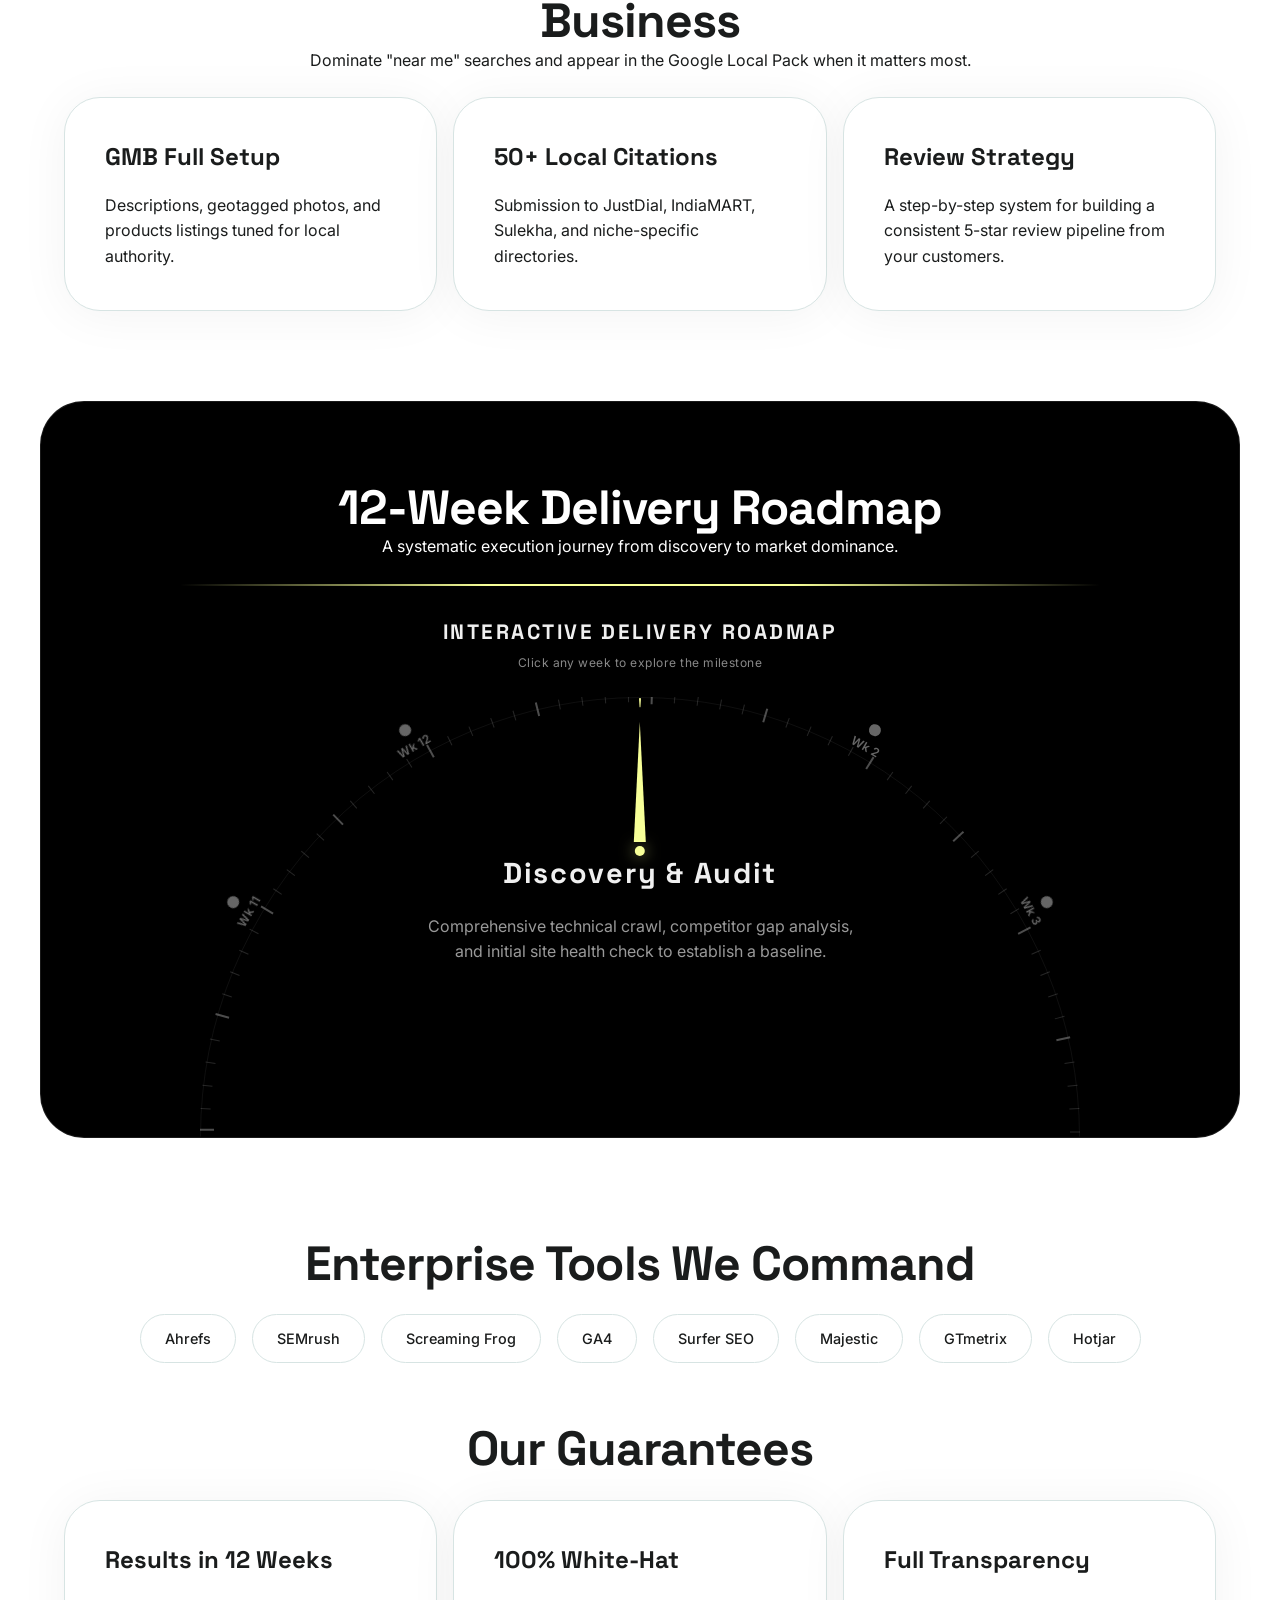
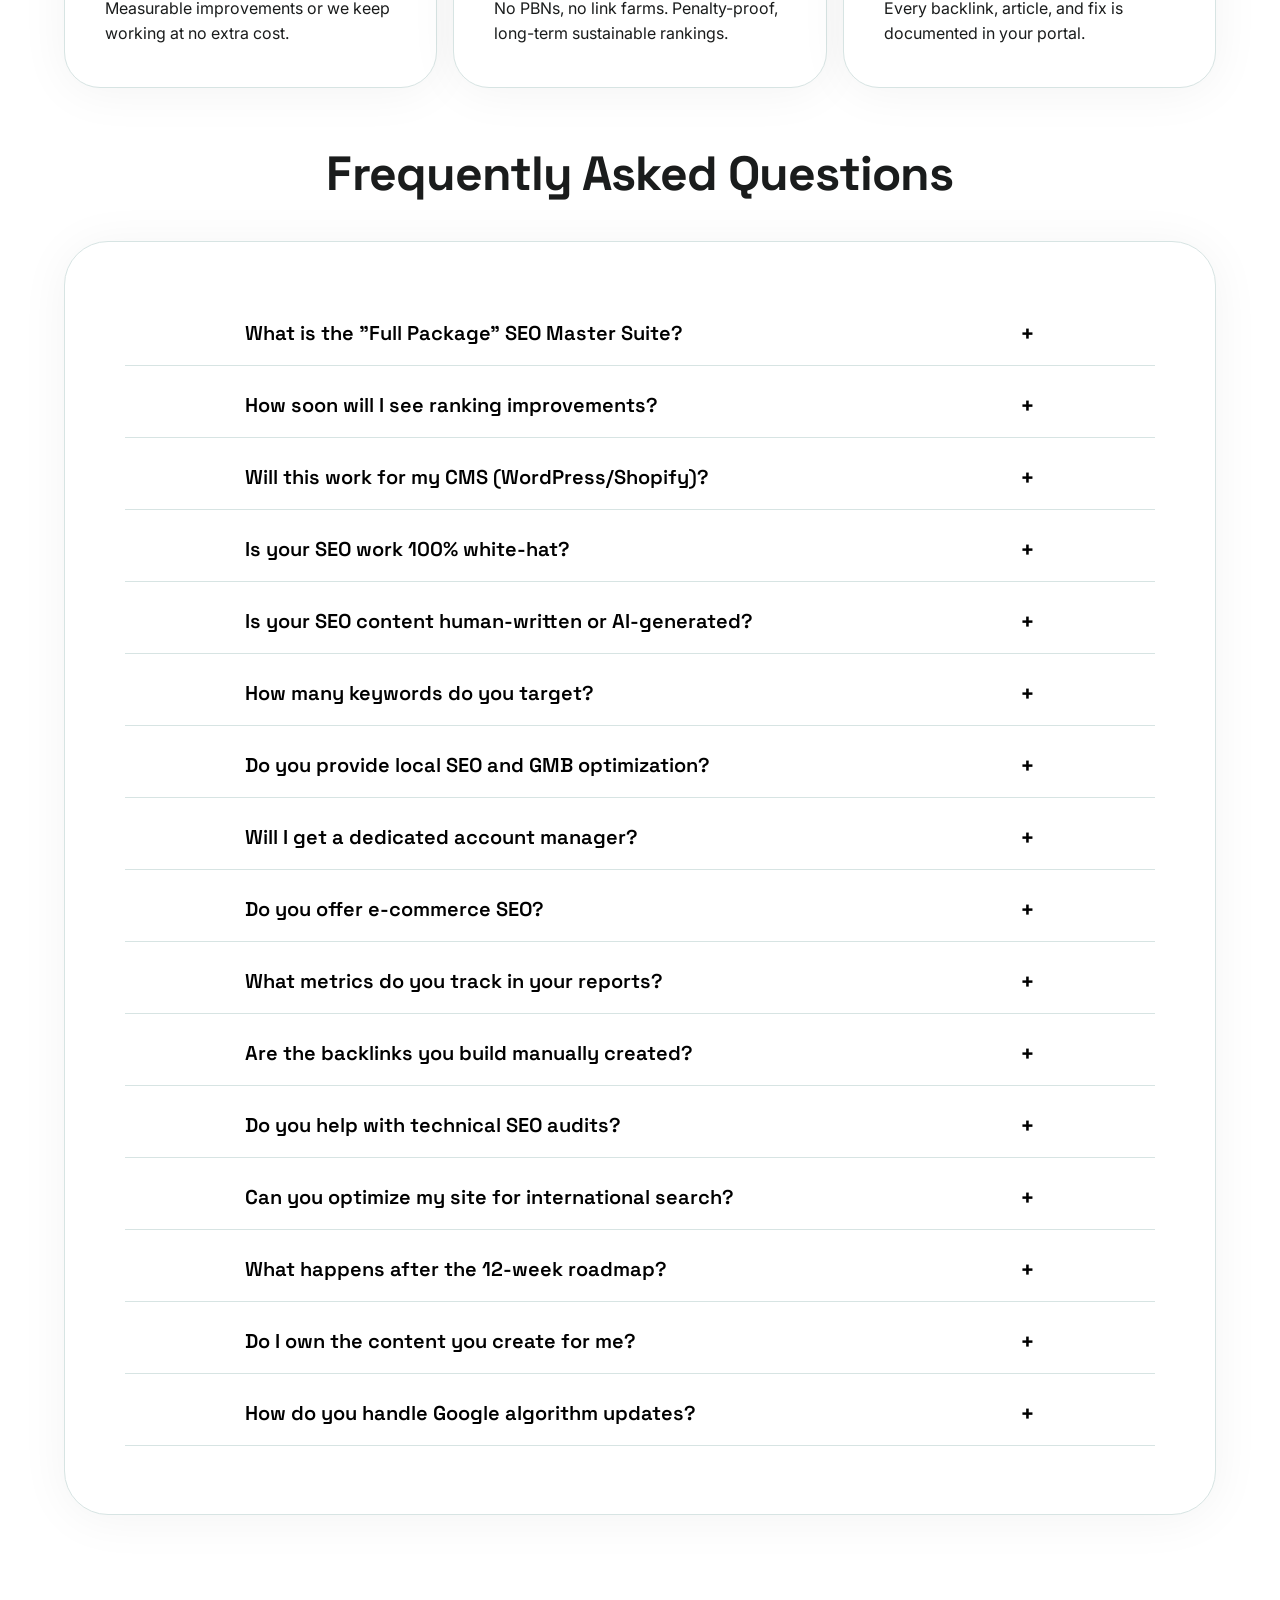
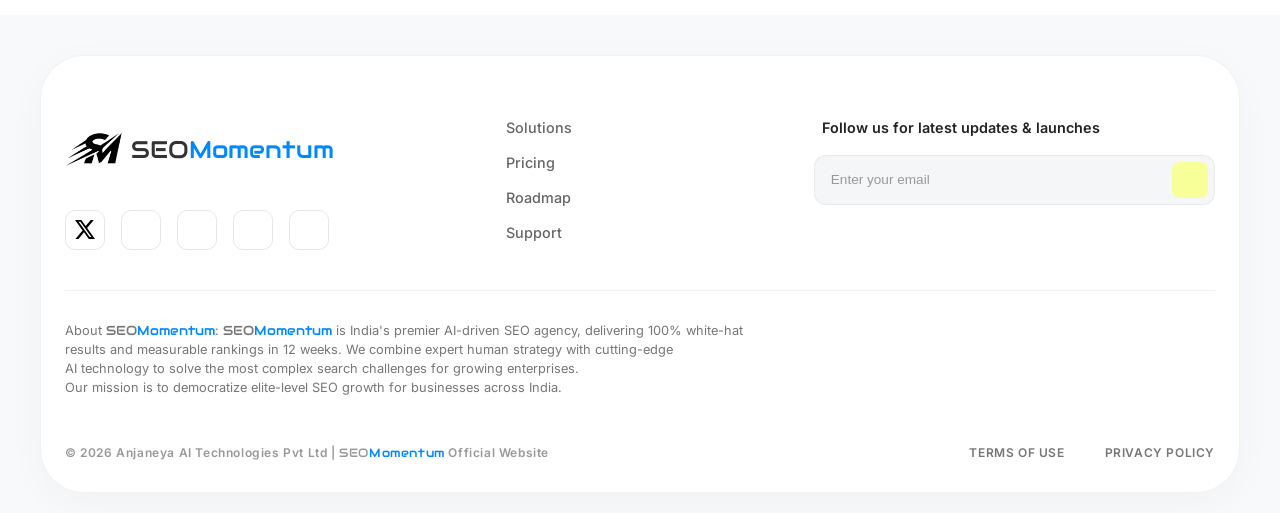
==== commit 75ca9e44: "updates done" ====
--- a/index.html
+++ b/index.html
@@ -201,10 +201,15 @@
                 <i data-corner="tl"></i>
                 <i data-corner="br"></i>
                 <div data-action="notif" class="u-action">
-                    <i class="ri-notification-3-fill"></i>
+                    <svg stroke="currentColor" fill="none" stroke-width="2" viewBox="0 0 24 24" aria-hidden="true" height="1em" width="1em" xmlns="http://www.w3.org/2000/svg" style="font-size: 24px;">
+                        <path stroke-linecap="round" stroke-linejoin="round" d="M14.857 17.082a23.848 23.848 0 0 0 5.454-1.31A8.967 8.967 0 0 1 18 9.75V9A6 6 0 0 0 6 9v.75a8.967 8.967 0 0 1-2.312 6.022c1.733.64 3.56 1.085 5.455 1.31m5.714 0a24.255 24.255 0 0 1-5.714 0m5.714 0a3 3 0 1 1-5.714 0"></path>
+                        <path d="M16 8m-3 0a3 3 0 1 0 8 0a3 3 0 1 0 -8 0" class="dot" fill="red" stroke="none"></path>
+                    </svg>
                 </div>
                 <div data-action="more" class="u-action">
-                    <i class="ri-arrow-right-up-fill"></i>
+                    <svg stroke="currentColor" fill="none" stroke-width="2" viewBox="0 0 24 24" aria-hidden="true" height="1em" width="1em" xmlns="http://www.w3.org/2000/svg" style="font-size: 24px;">
+                        <path stroke-linecap="round" stroke-linejoin="round" d="M13.5 6H5.25A2.25 2.25 0 0 0 3 8.25v10.5A2.25 2.25 0 0 0 5.25 21h10.5A2.25 2.25 0 0 0 18 18.75V10.5m-10.5 6L21 3m0 0h-5.25M21 3v5.25"></path>
+                    </svg>
                 </div>
             </div>
 
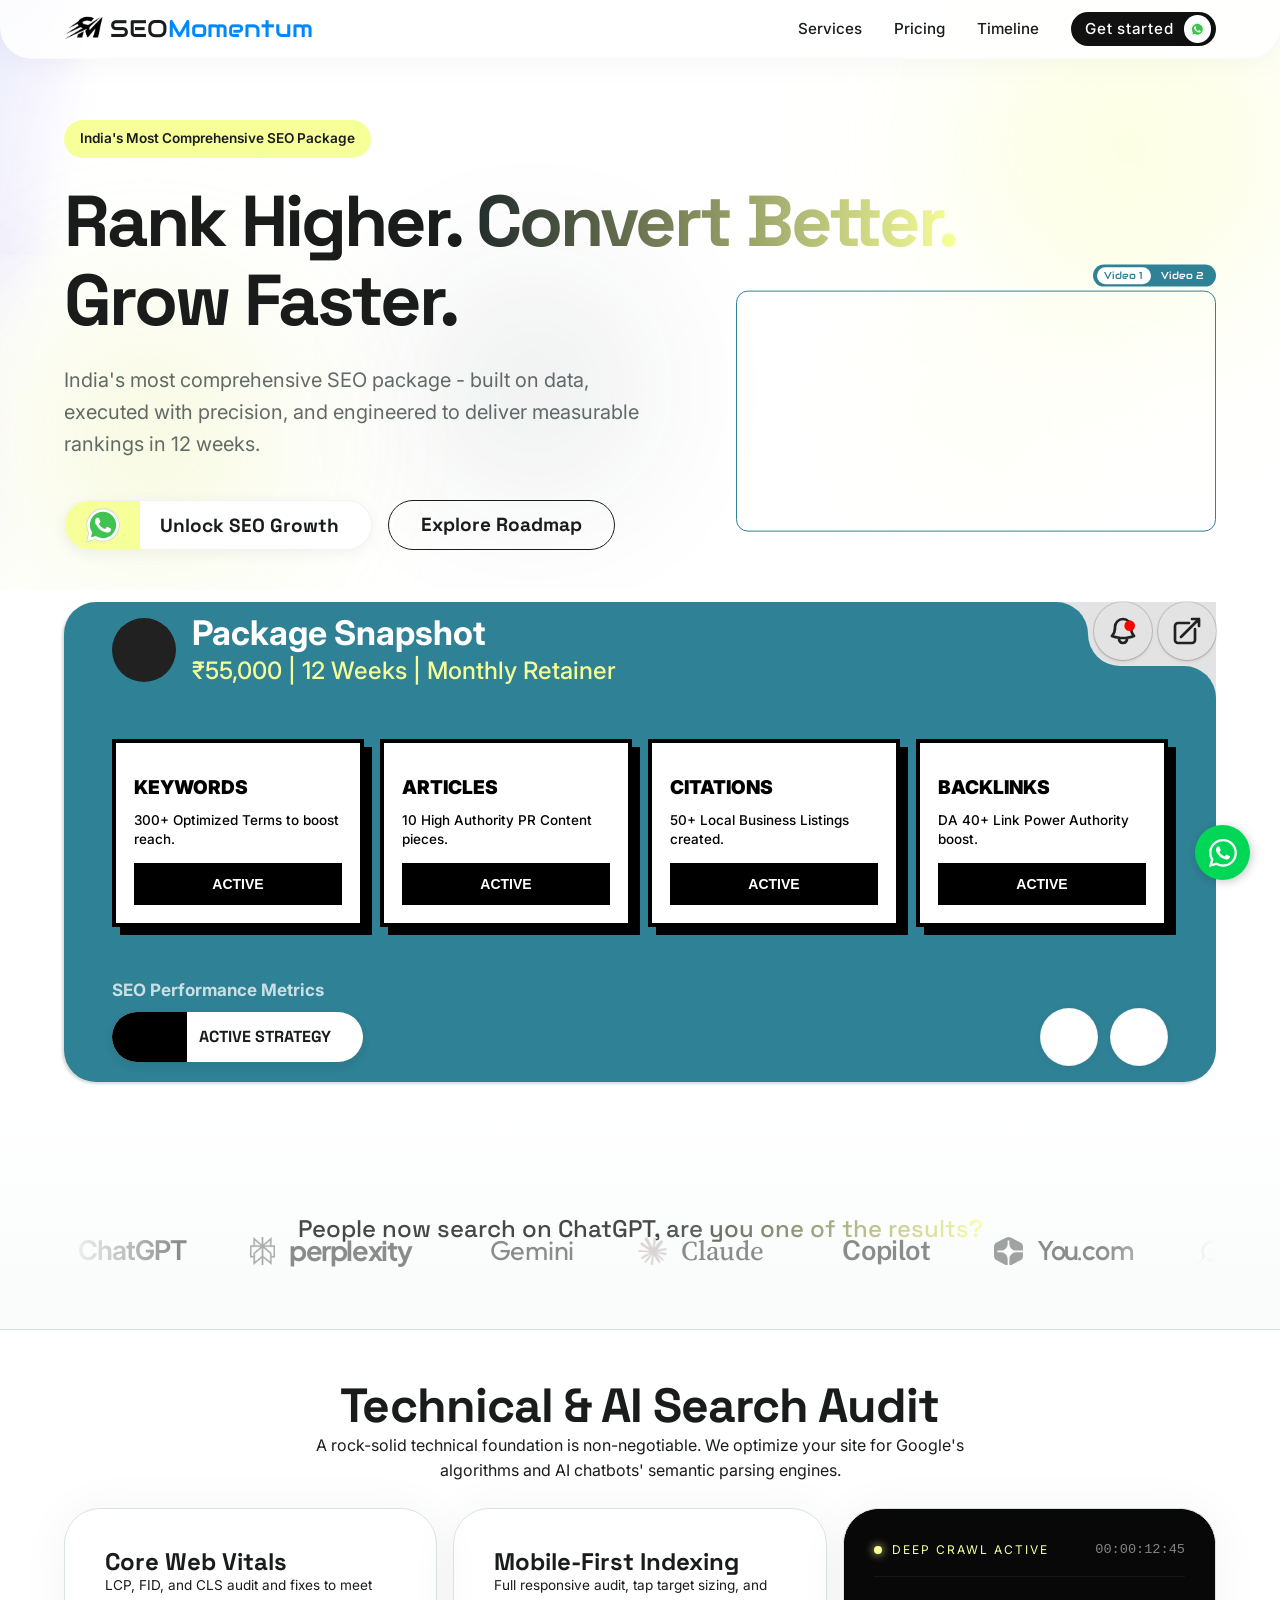
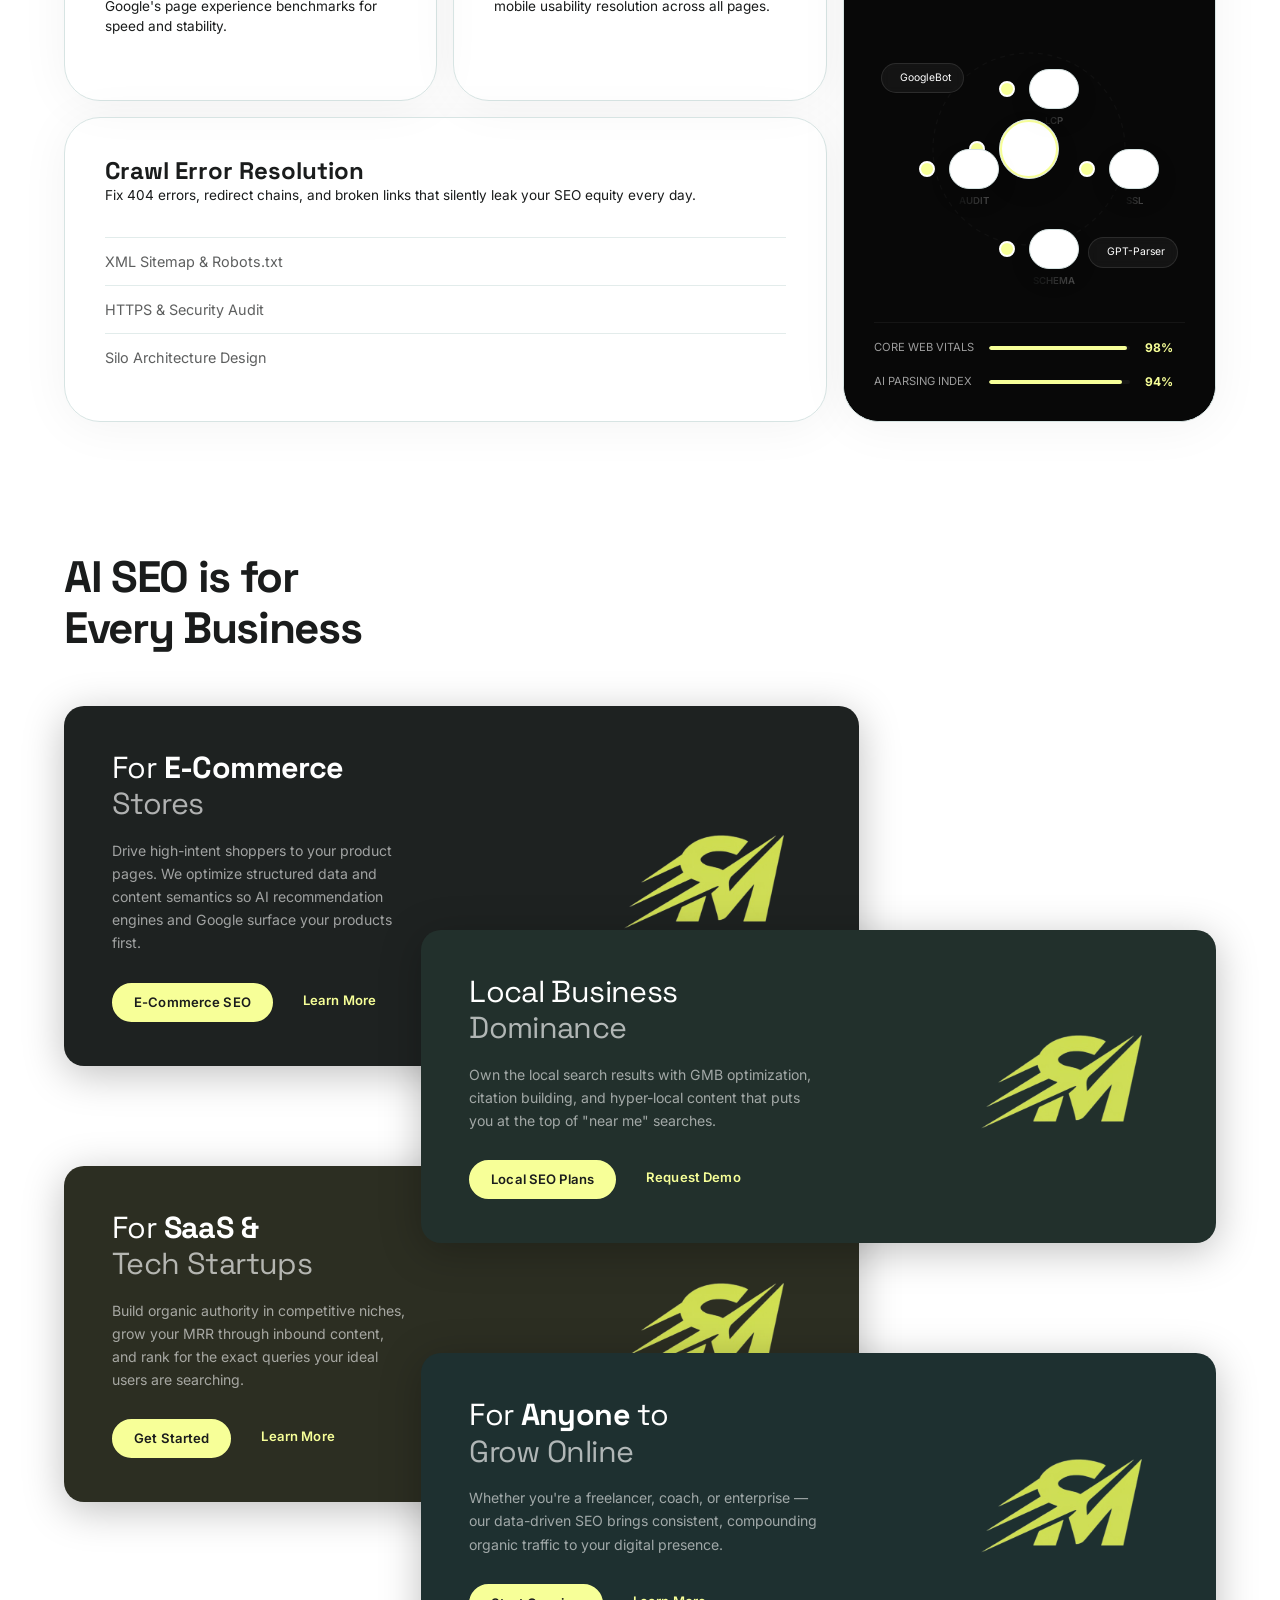
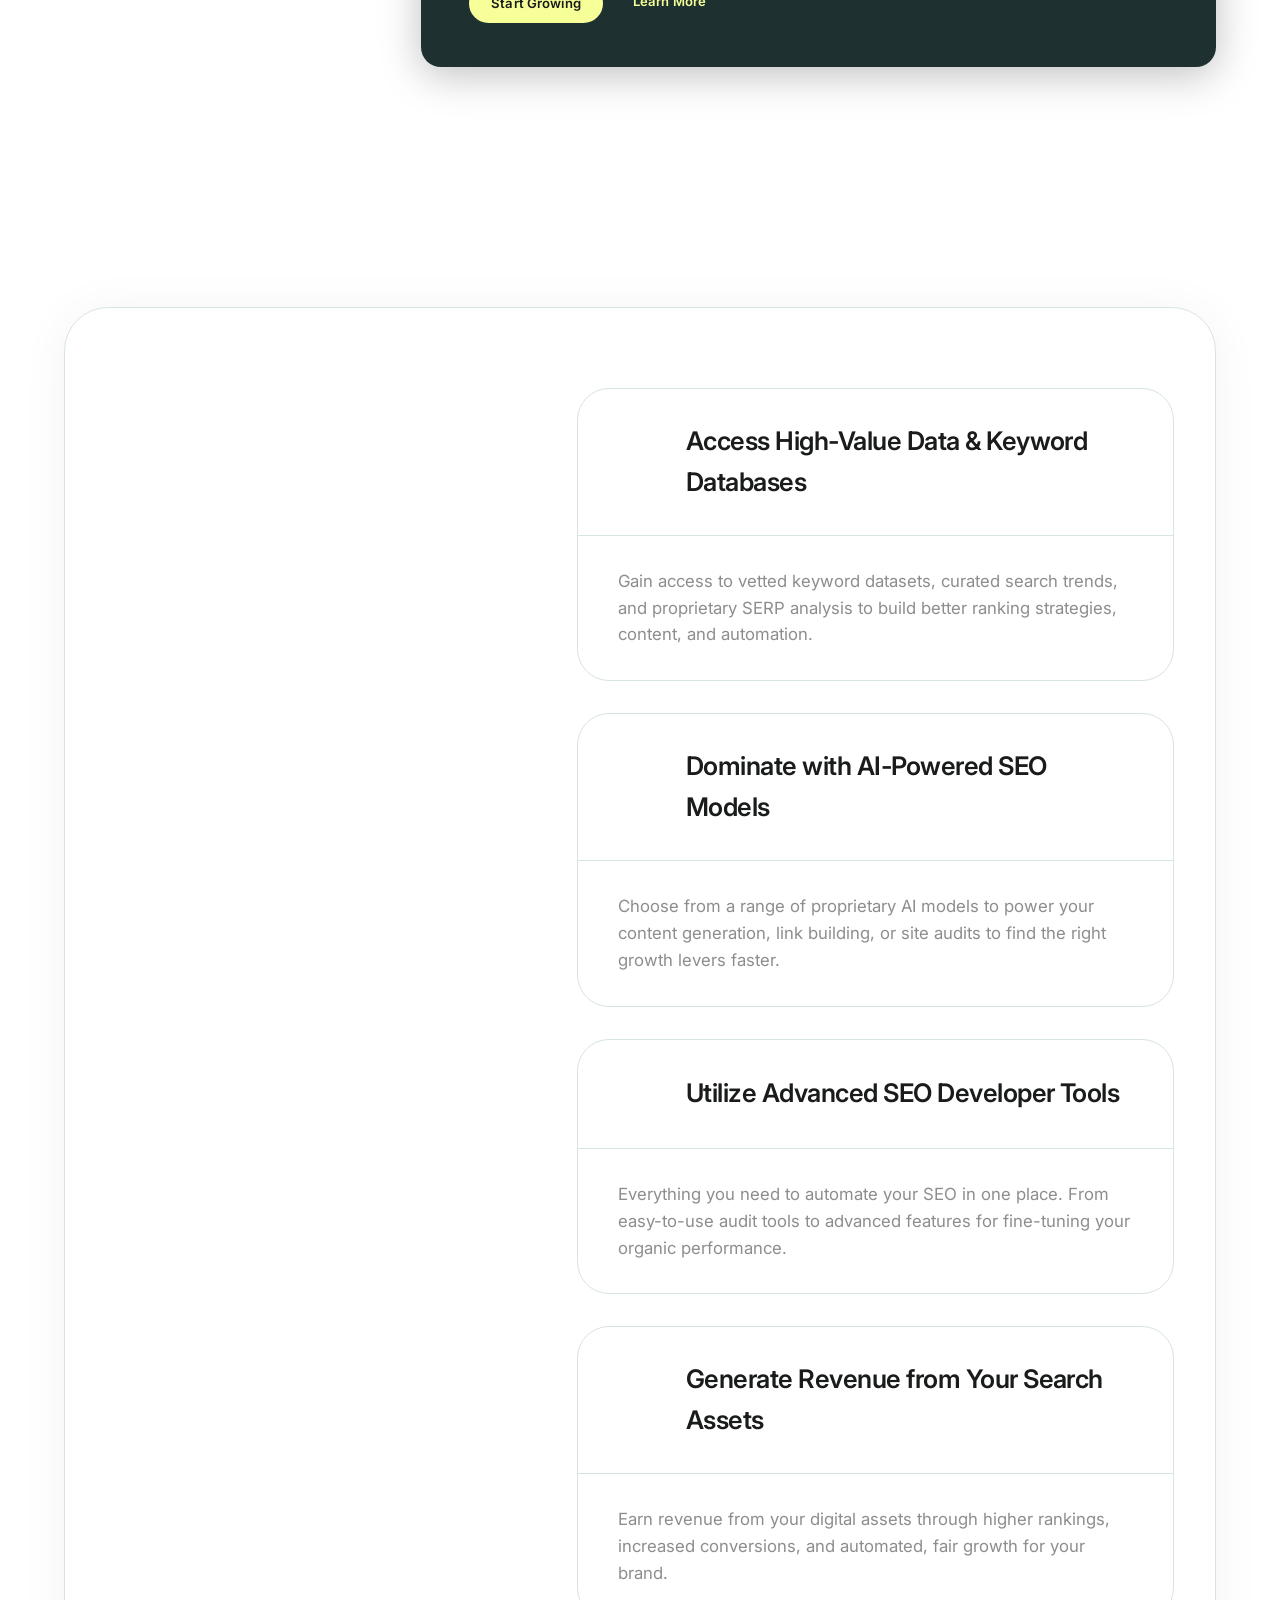
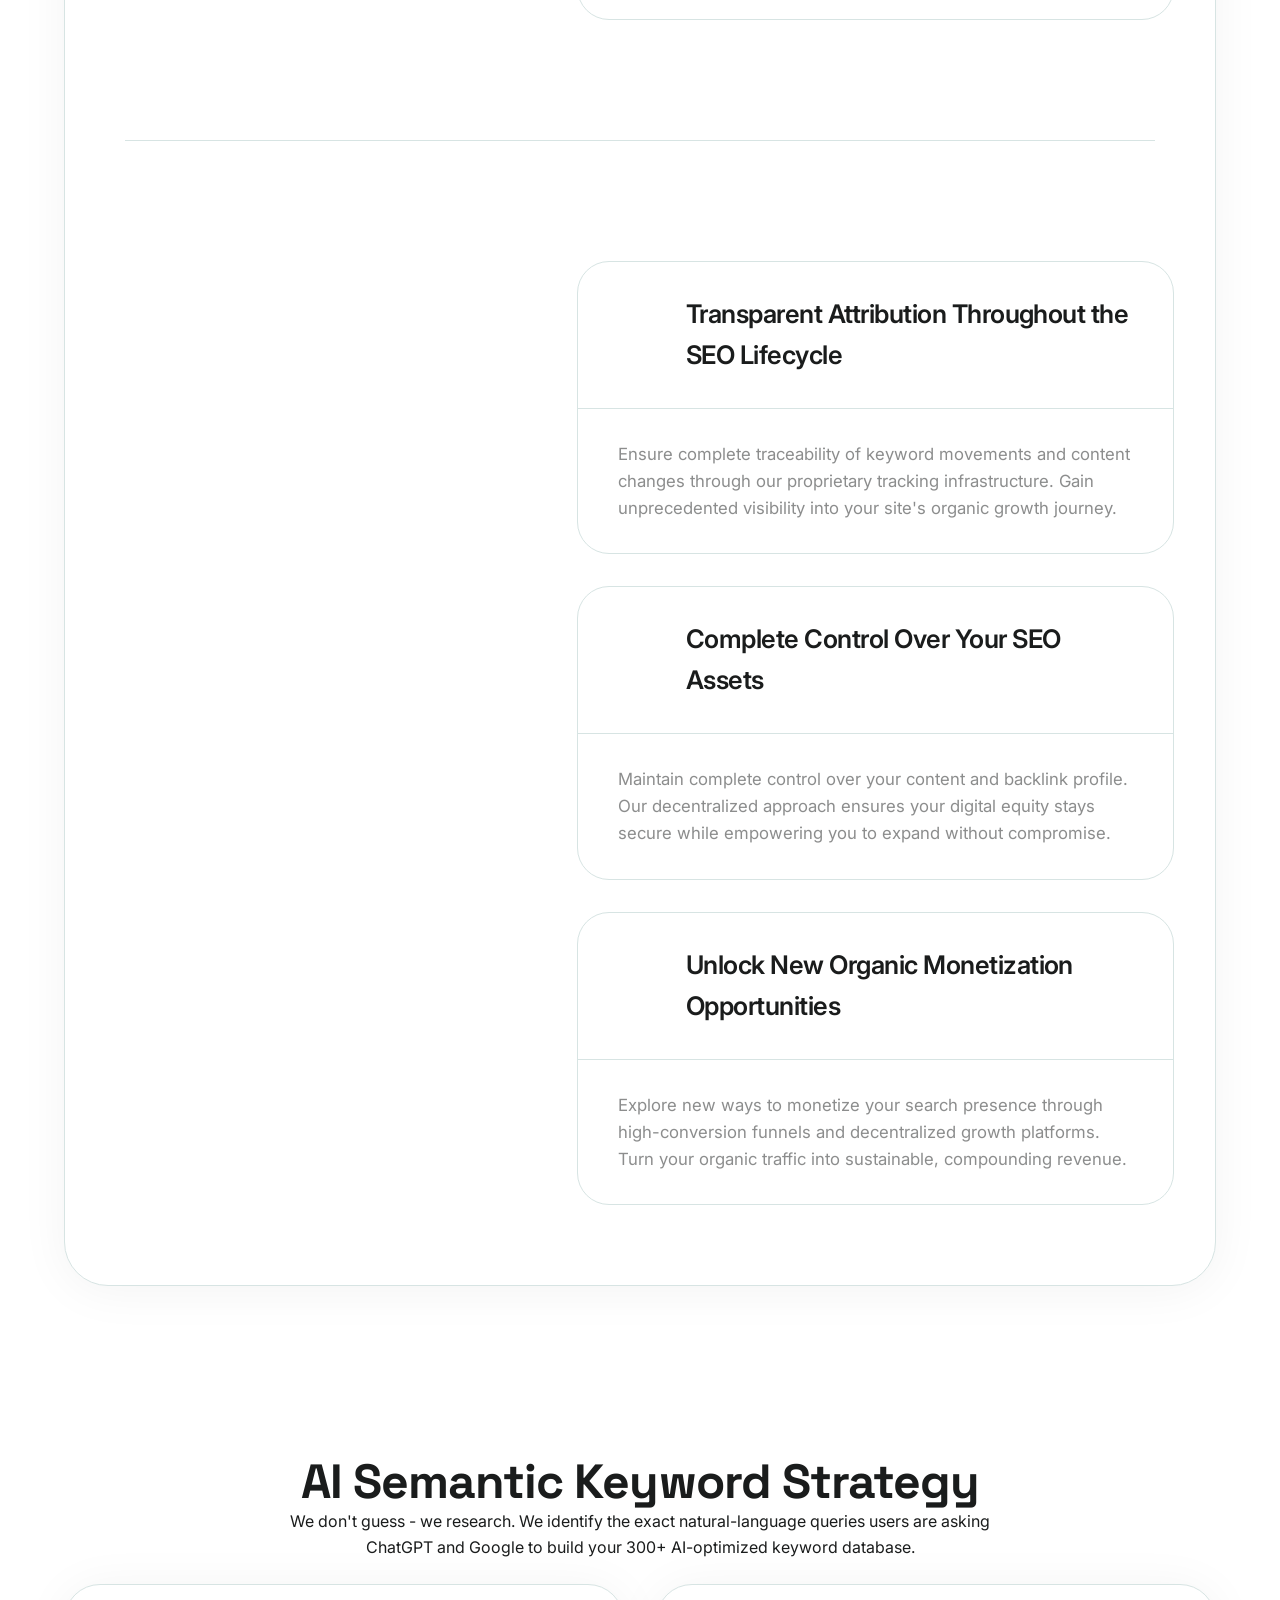
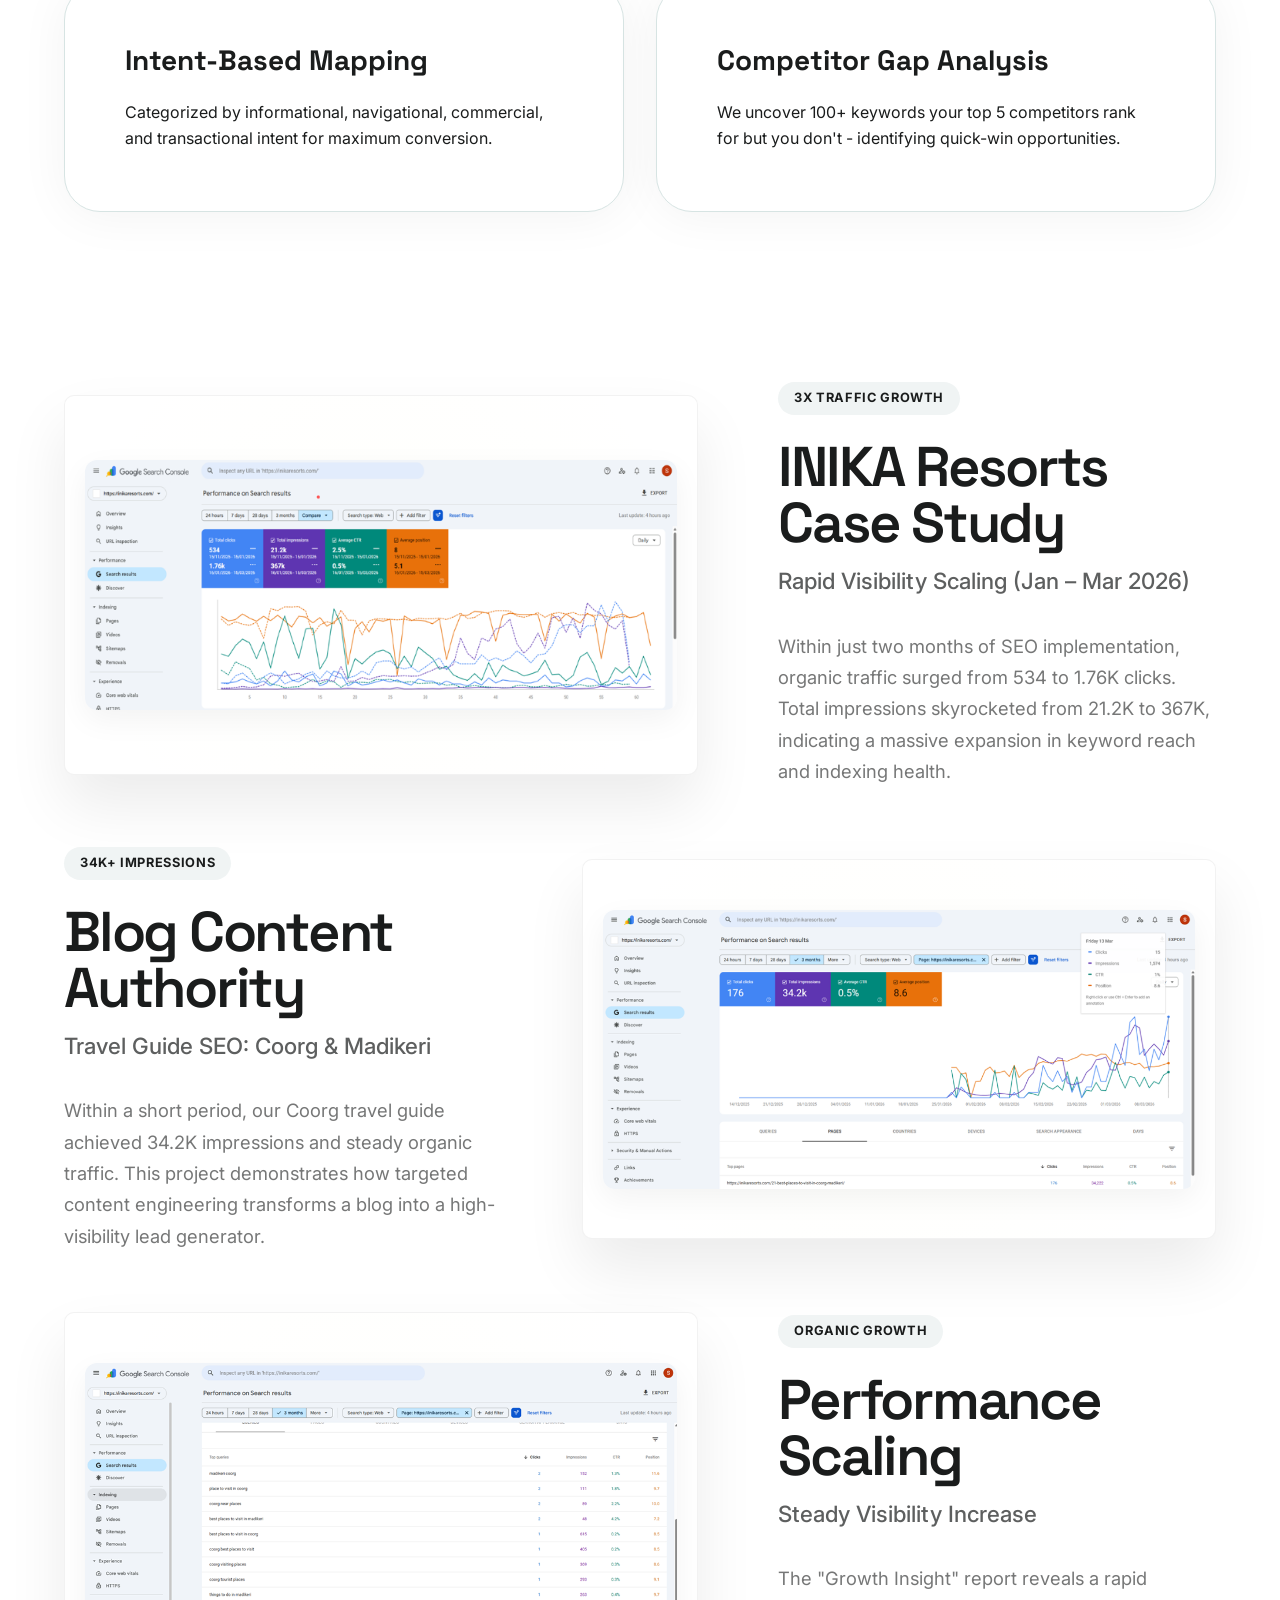
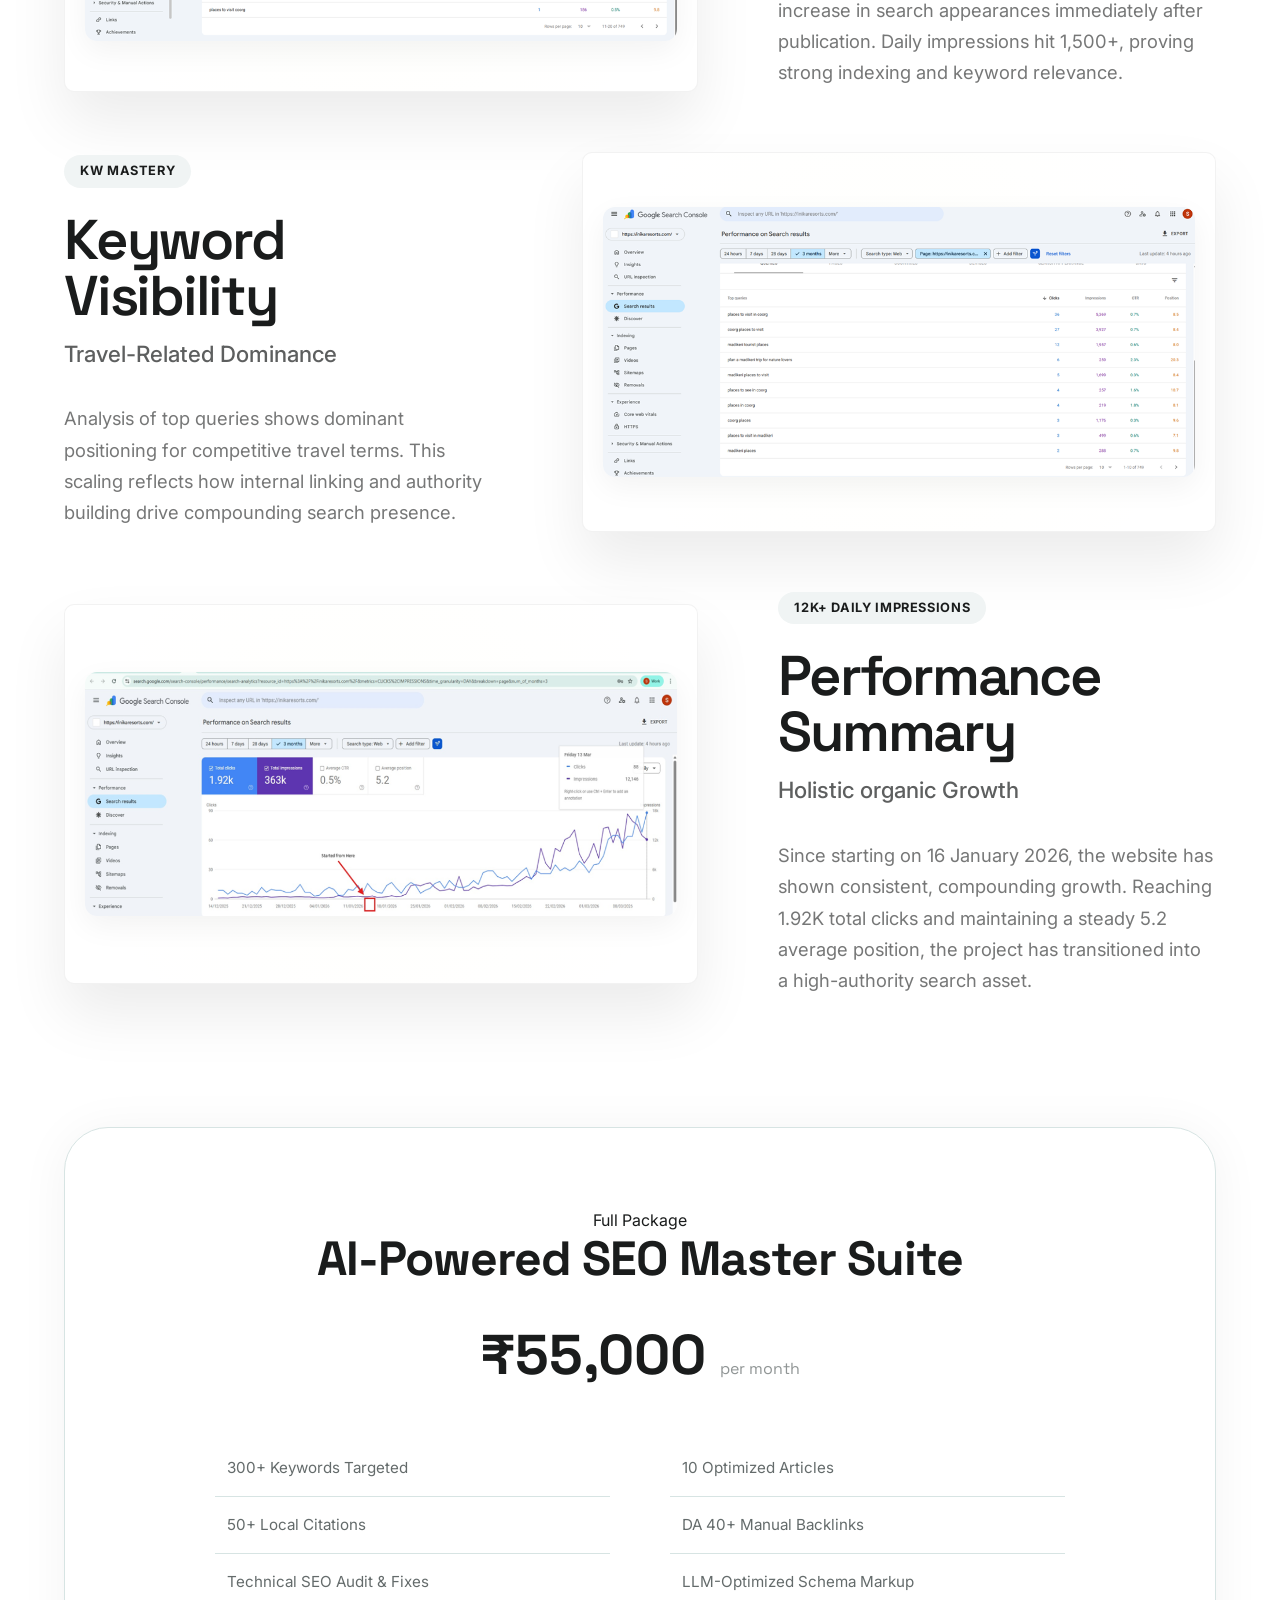
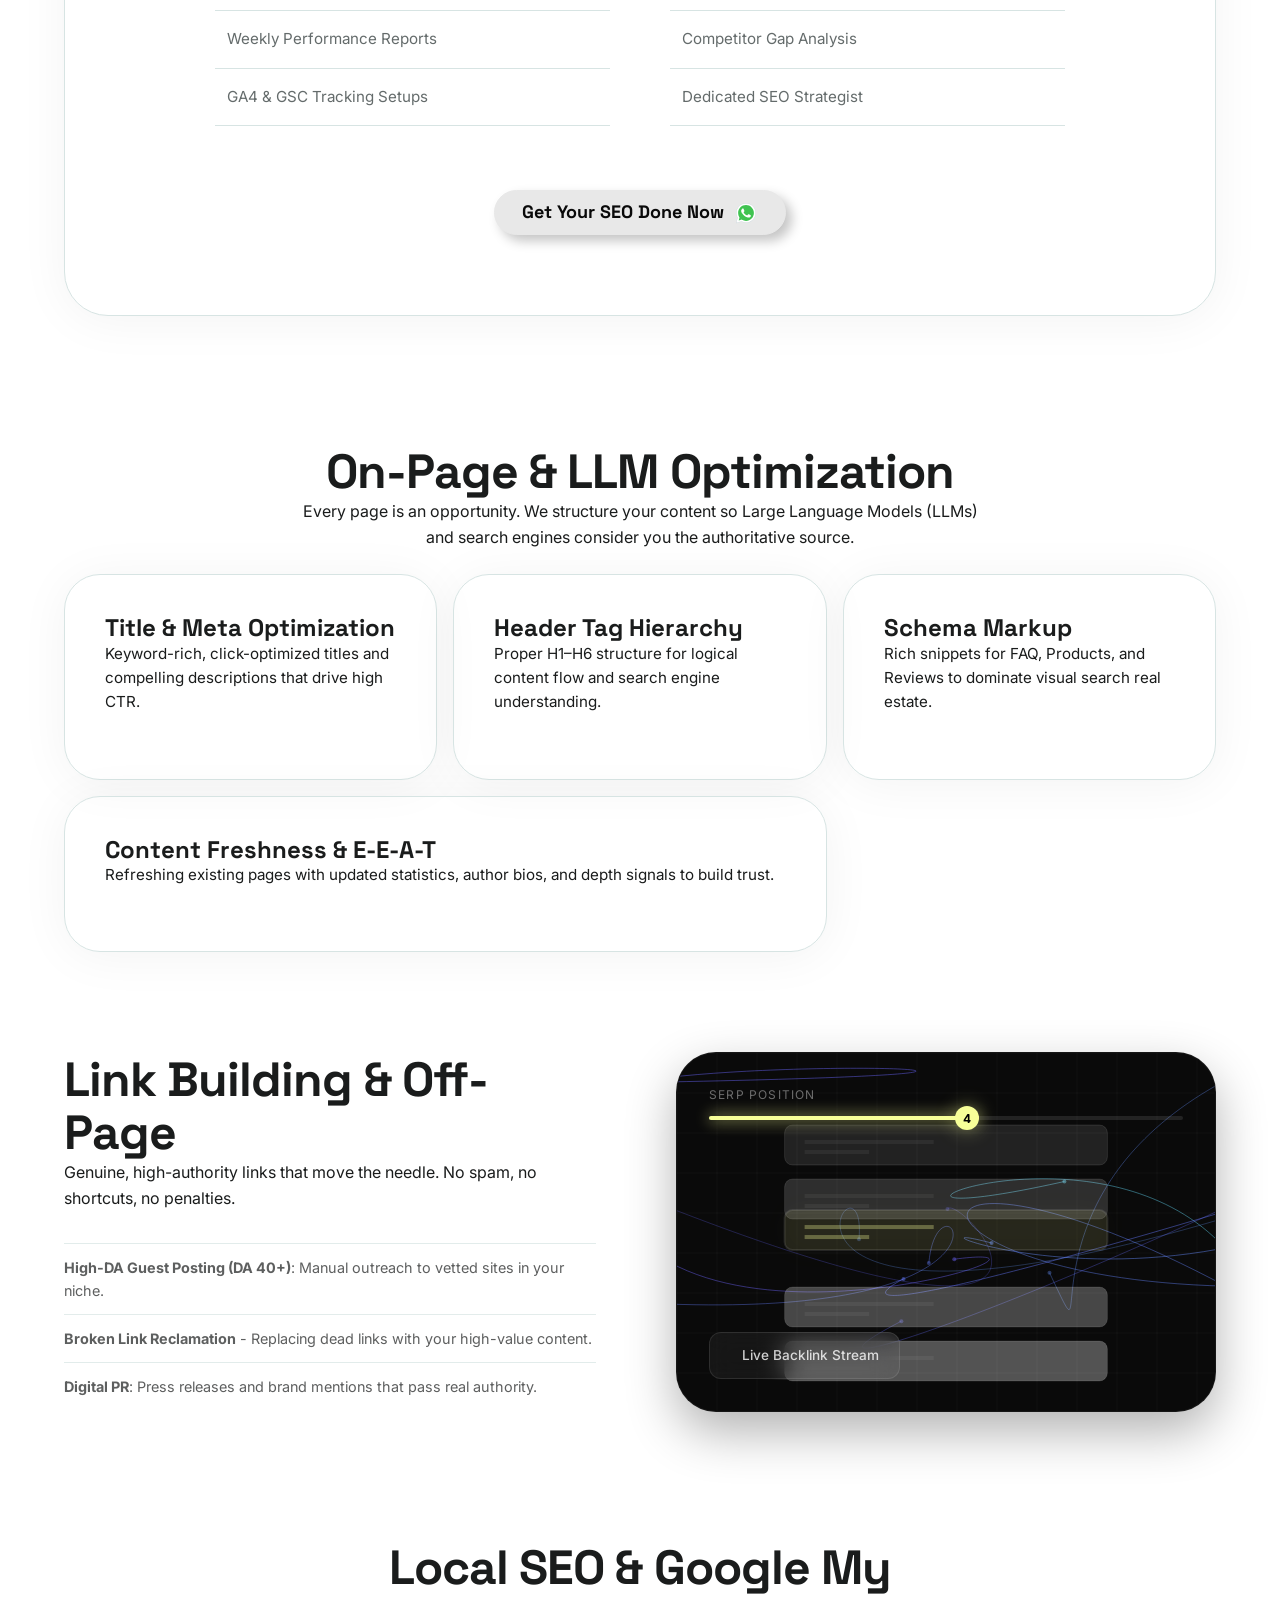
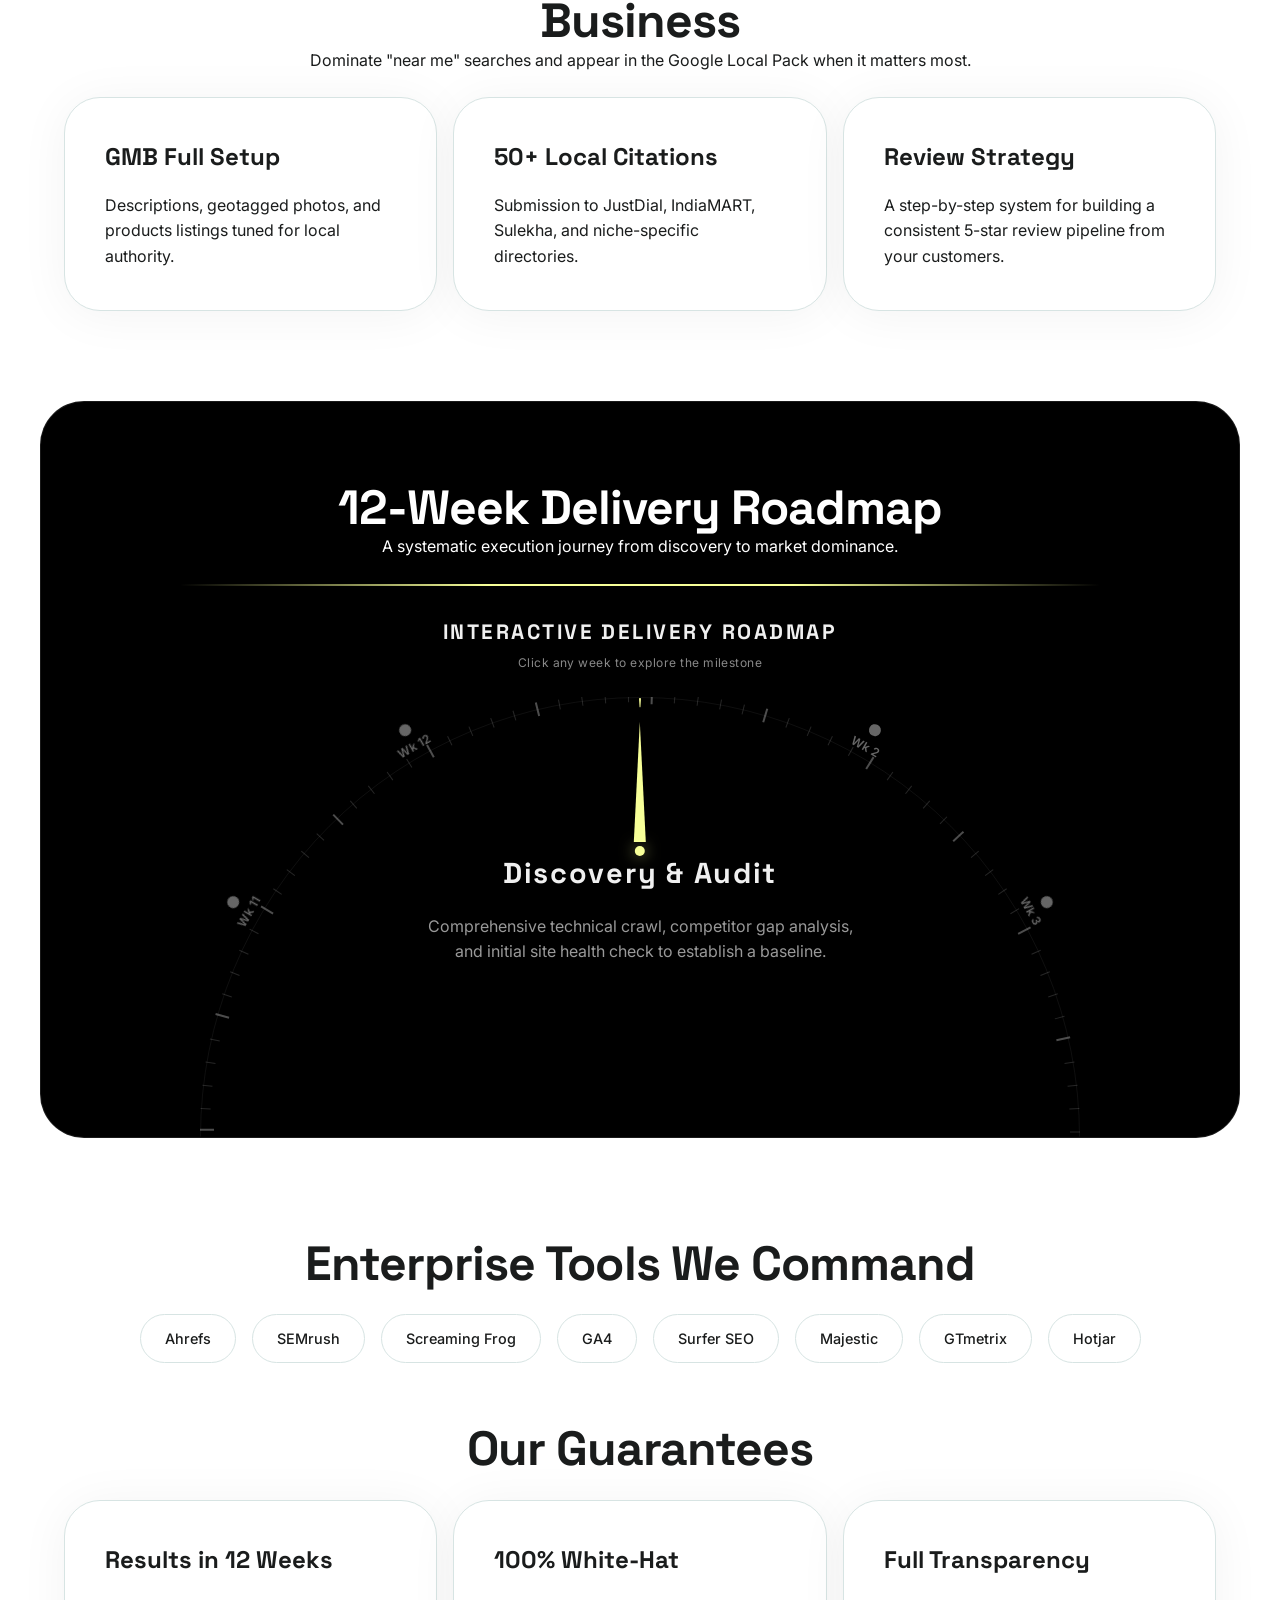
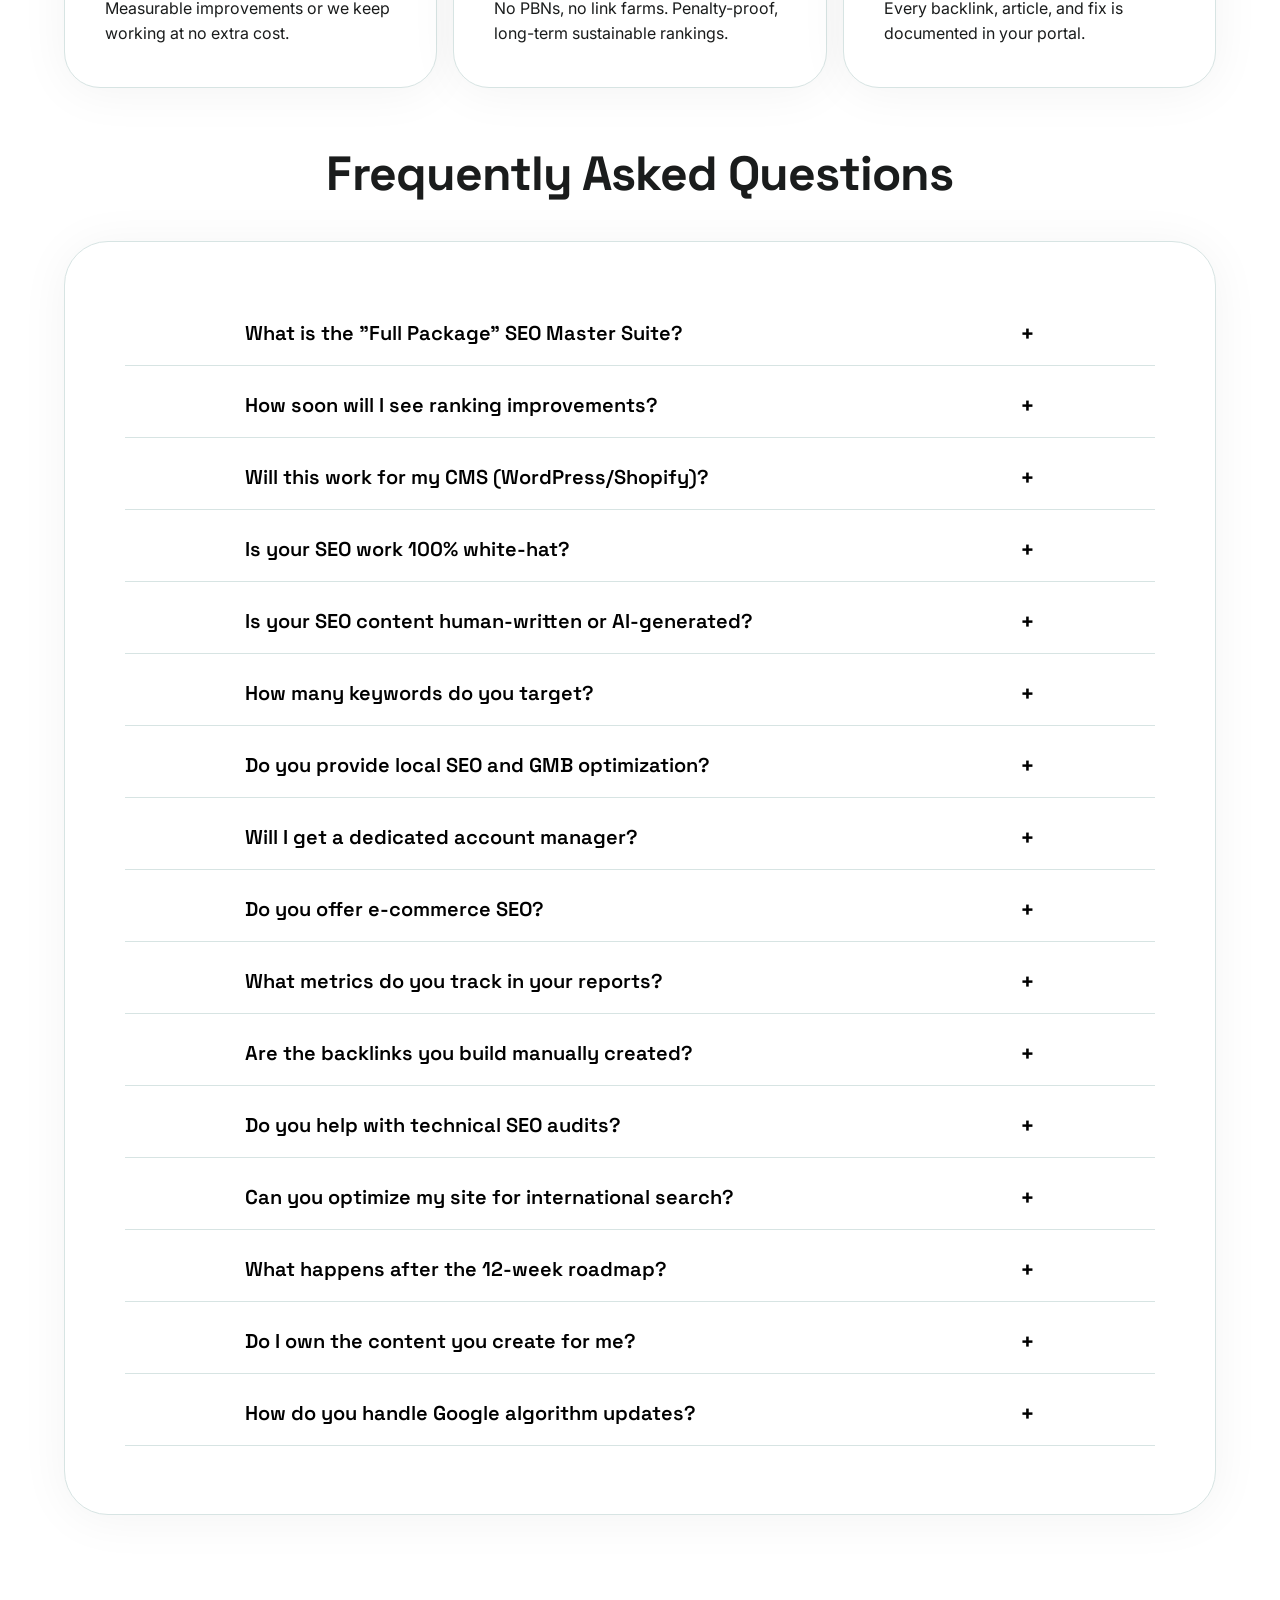
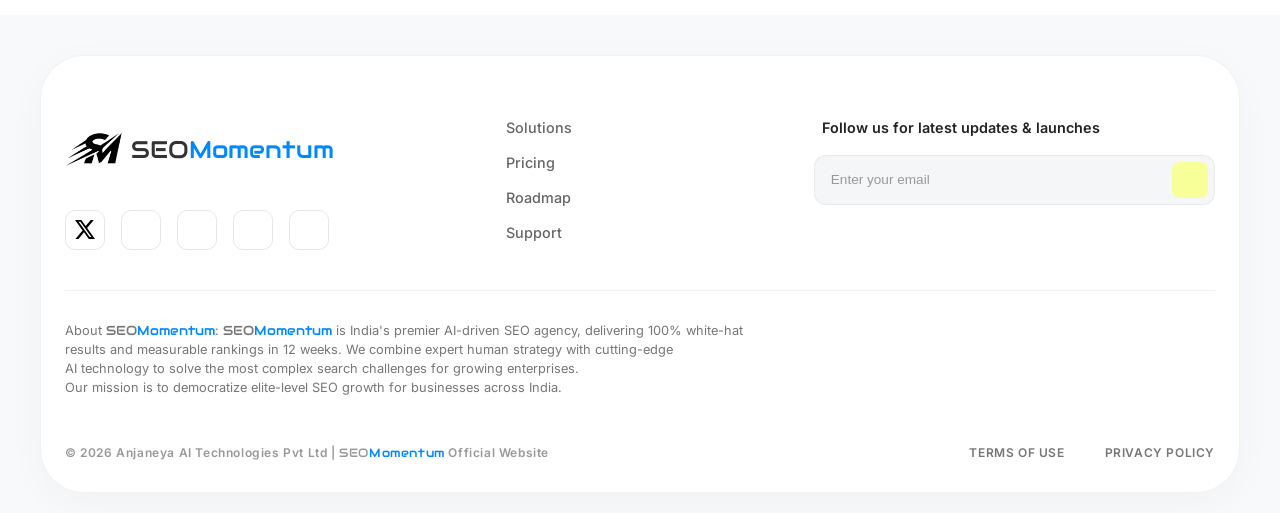
==== commit 054e4643: "updates done" ====
--- a/index.html
+++ b/index.html
@@ -200,13 +200,13 @@
             <div class="u-corner">
                 <i data-corner="tl"></i>
                 <i data-corner="br"></i>
-                <div data-action="notif" class="u-action">
+                <div data-action="notif" class="u-action" onclick="playBellSound(this)">
                     <svg stroke="currentColor" fill="none" stroke-width="2" viewBox="0 0 24 24" aria-hidden="true" height="1em" width="1em" xmlns="http://www.w3.org/2000/svg" style="font-size: 24px;">
                         <path stroke-linecap="round" stroke-linejoin="round" d="M14.857 17.082a23.848 23.848 0 0 0 5.454-1.31A8.967 8.967 0 0 1 18 9.75V9A6 6 0 0 0 6 9v.75a8.967 8.967 0 0 1-2.312 6.022c1.733.64 3.56 1.085 5.455 1.31m5.714 0a24.255 24.255 0 0 1-5.714 0m5.714 0a3 3 0 1 1-5.714 0"></path>
                         <path d="M16 8m-3 0a3 3 0 1 0 8 0a3 3 0 1 0 -8 0" class="dot" fill="red" stroke="none"></path>
                     </svg>
                 </div>
-                <div data-action="more" class="u-action">
+                <div data-action="share" class="u-action" onclick="sharePage()">
                     <svg stroke="currentColor" fill="none" stroke-width="2" viewBox="0 0 24 24" aria-hidden="true" height="1em" width="1em" xmlns="http://www.w3.org/2000/svg" style="font-size: 24px;">
                         <path stroke-linecap="round" stroke-linejoin="round" d="M13.5 6H5.25A2.25 2.25 0 0 0 3 8.25v10.5A2.25 2.25 0 0 0 5.25 21h10.5A2.25 2.25 0 0 0 18 18.75V10.5m-10.5 6L21 3m0 0h-5.25M21 3v5.25"></path>
                     </svg>
@@ -1373,6 +1373,31 @@
     </a>
 
     <script src="script.js"></script>
+    <script>
+        function playBellSound(el) {
+            const audio = new Audio('https://assets.mixkit.co/active_storage/sfx/2568/2568-preview.mp3');
+            audio.currentTime = 0; // Rewind to start
+            audio.play().catch(err => console.log('Audio play failed:', err));
+            // Visual feedback
+            el.style.transform = "scale(0.85)";
+            setTimeout(() => {
+                el.style.transform = "";
+            }, 100);
+        }
+
+        function sharePage() {
+            if (navigator.share) {
+                navigator.share({
+                    title: 'SEOMomentum - Anjaneya AI Technologies',
+                    text: 'Explore this high-impact SEO Strategy and Performance Snapshot!',
+                    url: window.location.href
+                }).catch(err => console.log('Error sharing:', err));
+            } else {
+                navigator.clipboard.writeText(window.location.href);
+                alert('Share link copied to clipboard!');
+            }
+        }
+    </script>
 </body>
 
 </html>
--- a/style.css
+++ b/style.css
@@ -797,7 +797,7 @@
     height: var(--h-card);
     border-radius: var(--round-card);
     position: relative;
-    background-color: var(--primary-color);
+    background-color: #2f8195;
     padding: var(--p-card);
     box-shadow: rgba(0, 0, 0, 0.15) -1.95px 1.95px 2.6px;
     display: flex;
@@ -841,7 +841,7 @@
     width: 100%;
     height: 100%;
     border-top-right-radius: var(--round-card);
-    background-color: var(--primary-color);
+    background-color: #2f8195;
     z-index: -1;
 }
 
@@ -923,13 +923,14 @@
     font-weight: 700;
     line-height: 1.2;
     margin: 0;
+    color: white;
 }
 
 .u-boxes .u-as {
     font-size: 24px;
     font-weight: 500;
     line-height: 1.4;
-    color: hsl(var(--black-muted));
+    color: var(--primary-color);
 }
 
 .u-boxes .u-name,
@@ -1078,7 +1079,8 @@
 @media (max-width: 768px) {
     .snapshot-features-grid {
         grid-template-columns: repeat(2, 1fr);
-        gap: 12px;
+        gap: 16px;
+        margin-top: 24px !important;
     }
 
     .s-feature {
@@ -1094,9 +1096,9 @@
     }
 
     .u-card {
-        padding: 16px 20px !important;
+        padding: 30px 20px !important;
         --h-card: auto !important;
-        min-height: 800px;
+        min-height: 1250px;
     }
 
     .u-boxes .u-name {
@@ -1105,6 +1107,34 @@
 
     .u-boxes .u-as {
         font-size: 16px !important;
+    }
+    .u-box-foot {
+        flex-direction: column !important;
+        align-items: flex-start !important;
+        gap: 16px !important;
+        margin-top: 16px !important;
+        height: auto !important;
+    }
+
+    .u-box-foot::before {
+        position: relative !important;
+        bottom: auto !important;
+        display: block !important;
+        margin-bottom: 6px !important;
+    }
+
+    .u-box-foot .btn-lightning {
+        width: fit-content !important;
+        height: 44px !important;
+    }
+
+    .u-box-foot .btn-lightning__icon {
+        width: 50px !important;
+    }
+
+    .u-box-foot .btn-lightning__text {
+        font-size: 14px !important;
+        padding: 0 16px 0 12px !important;
     }
 }
 
@@ -1125,7 +1155,7 @@
     content: attr(data-title);
     position: absolute;
     bottom: calc(100% + 4px);
-    color: hsl(var(--black-muted));
+    color: rgba(255, 255, 255, 0.75);
     min-width: max-content;
     font-size: 17px;
     font-weight: 700;
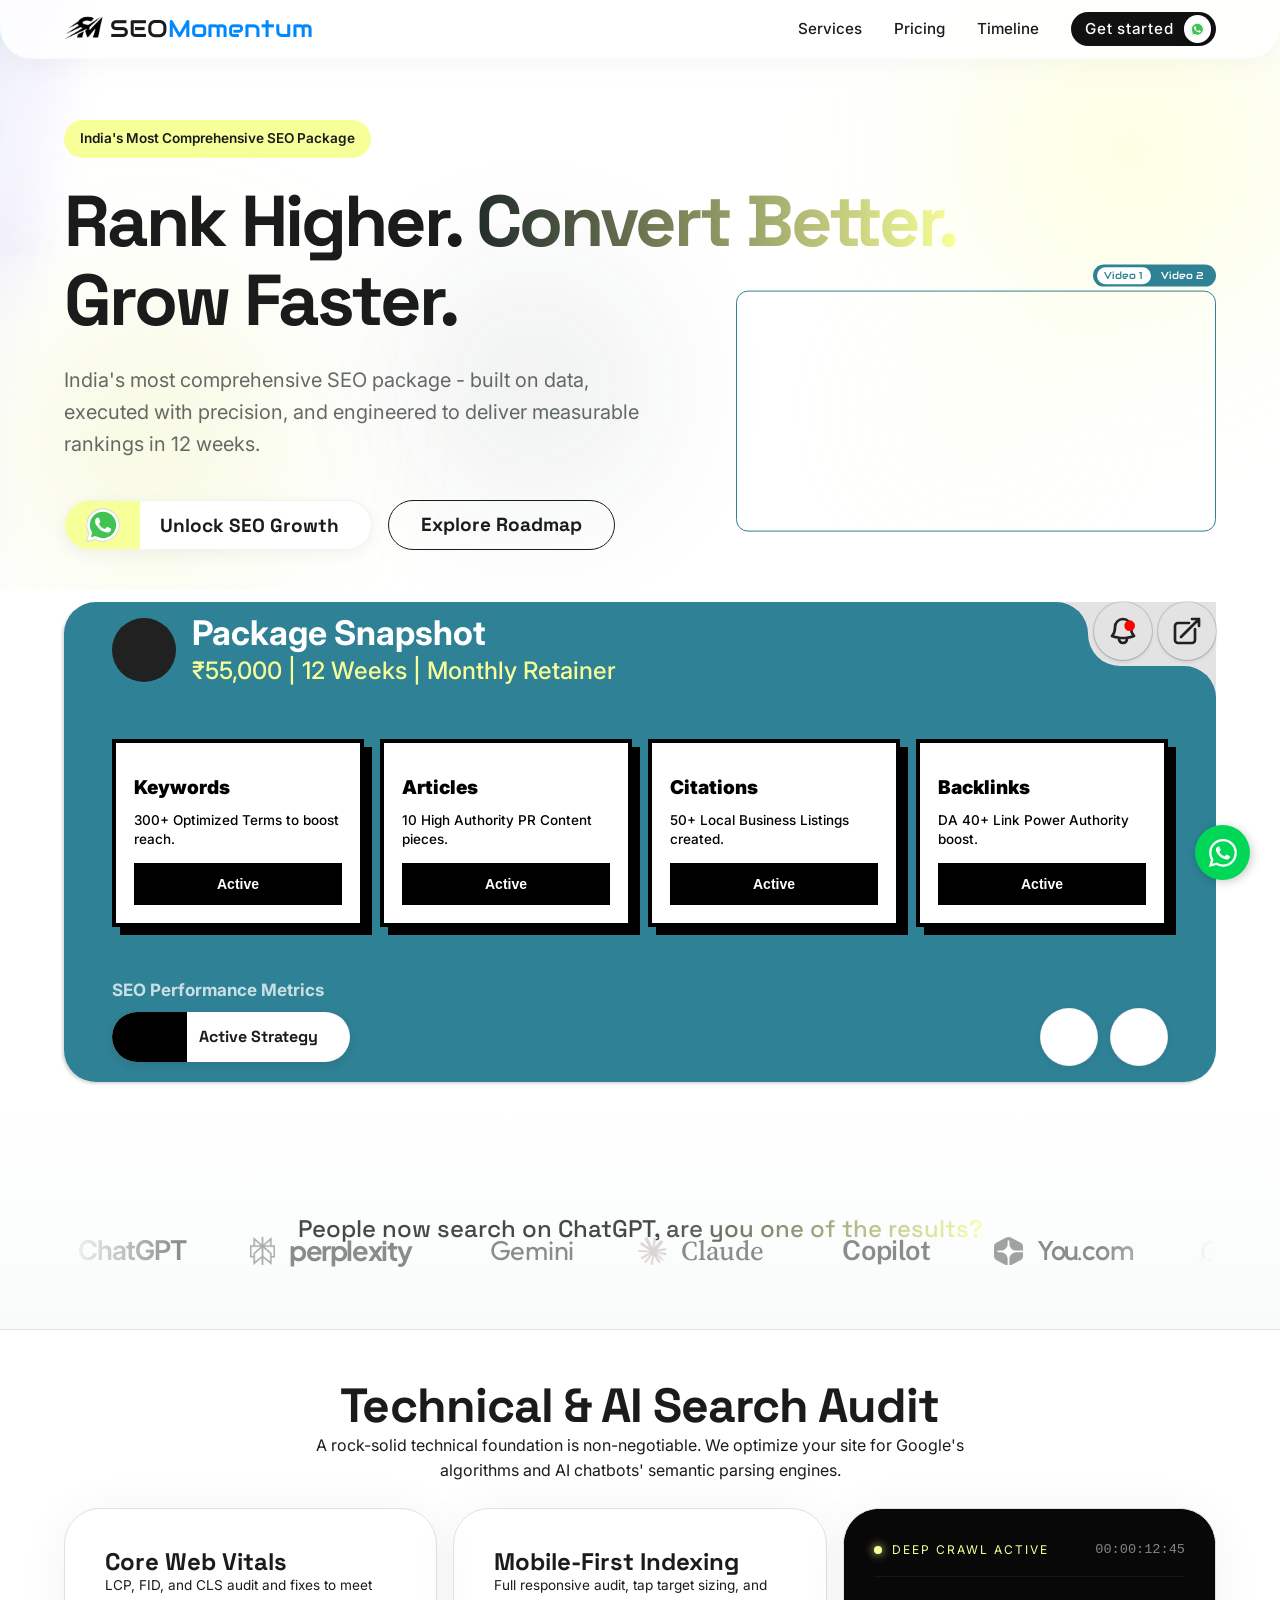
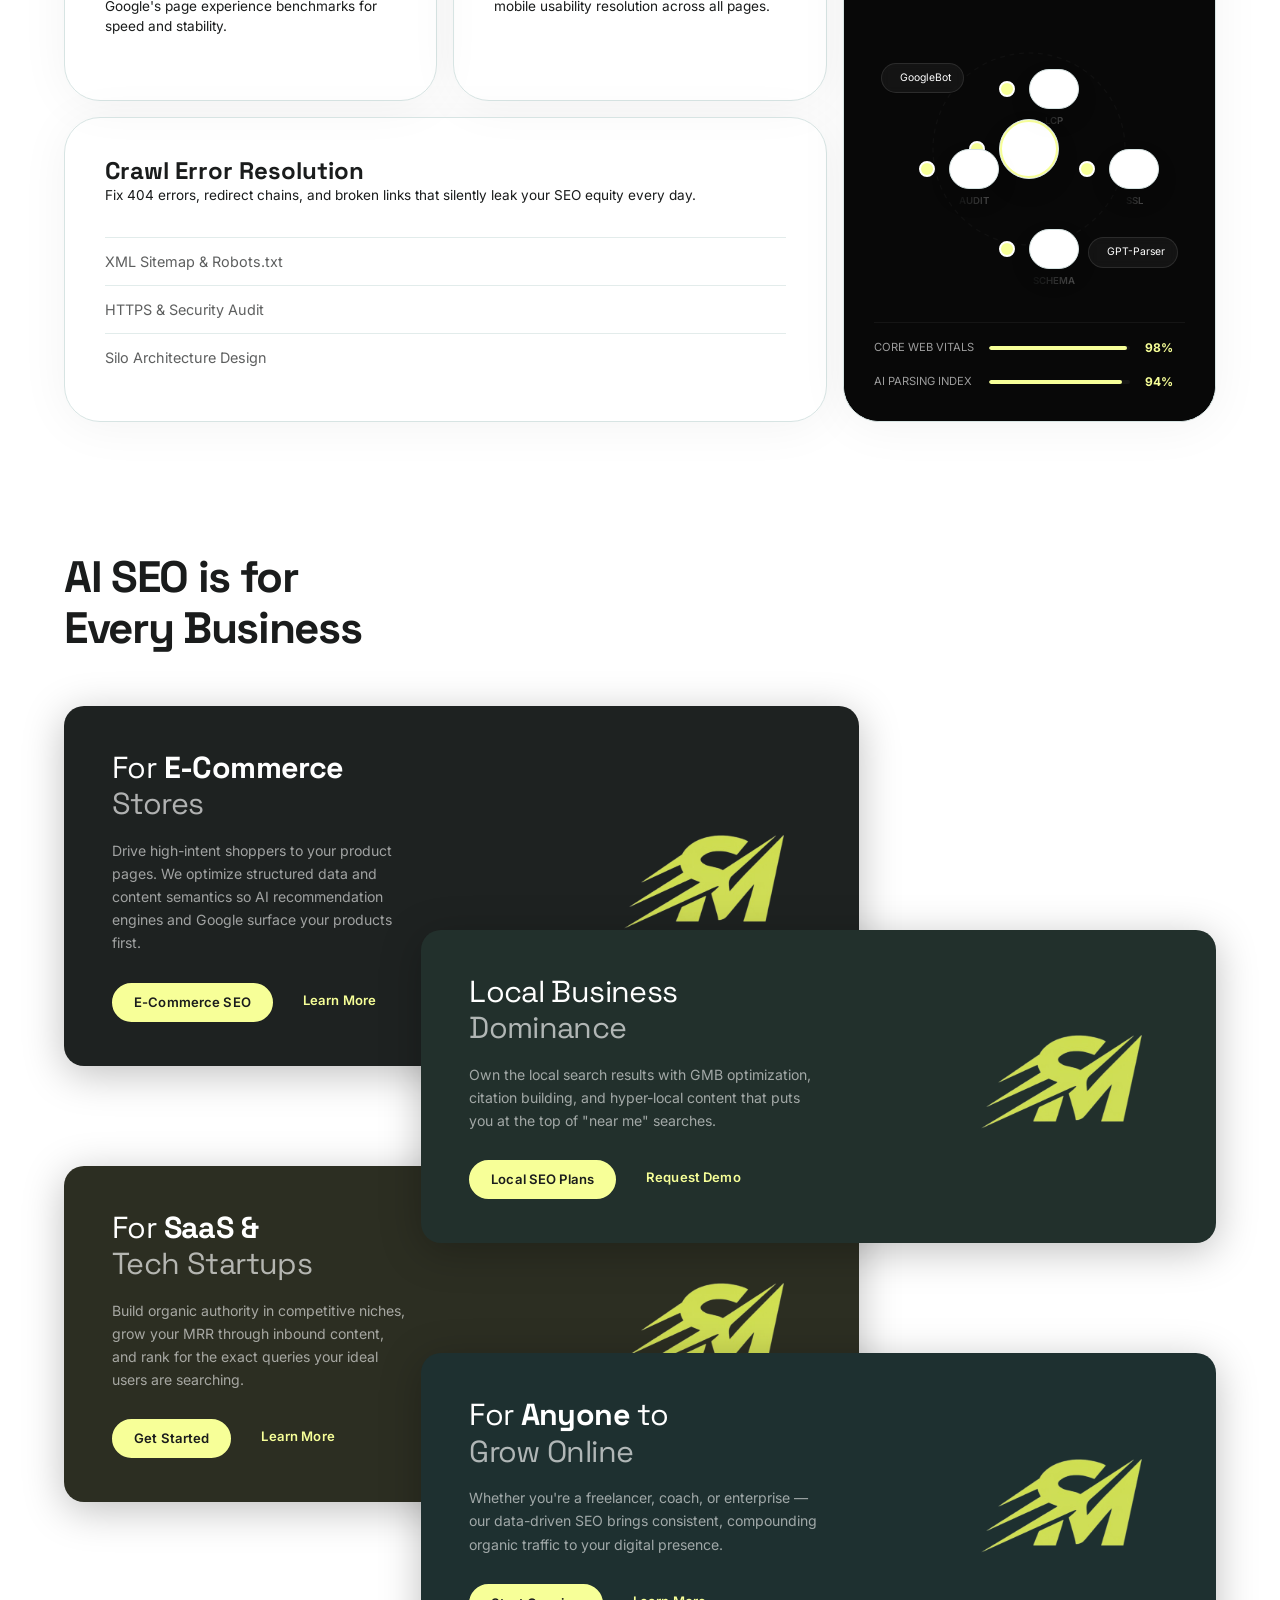
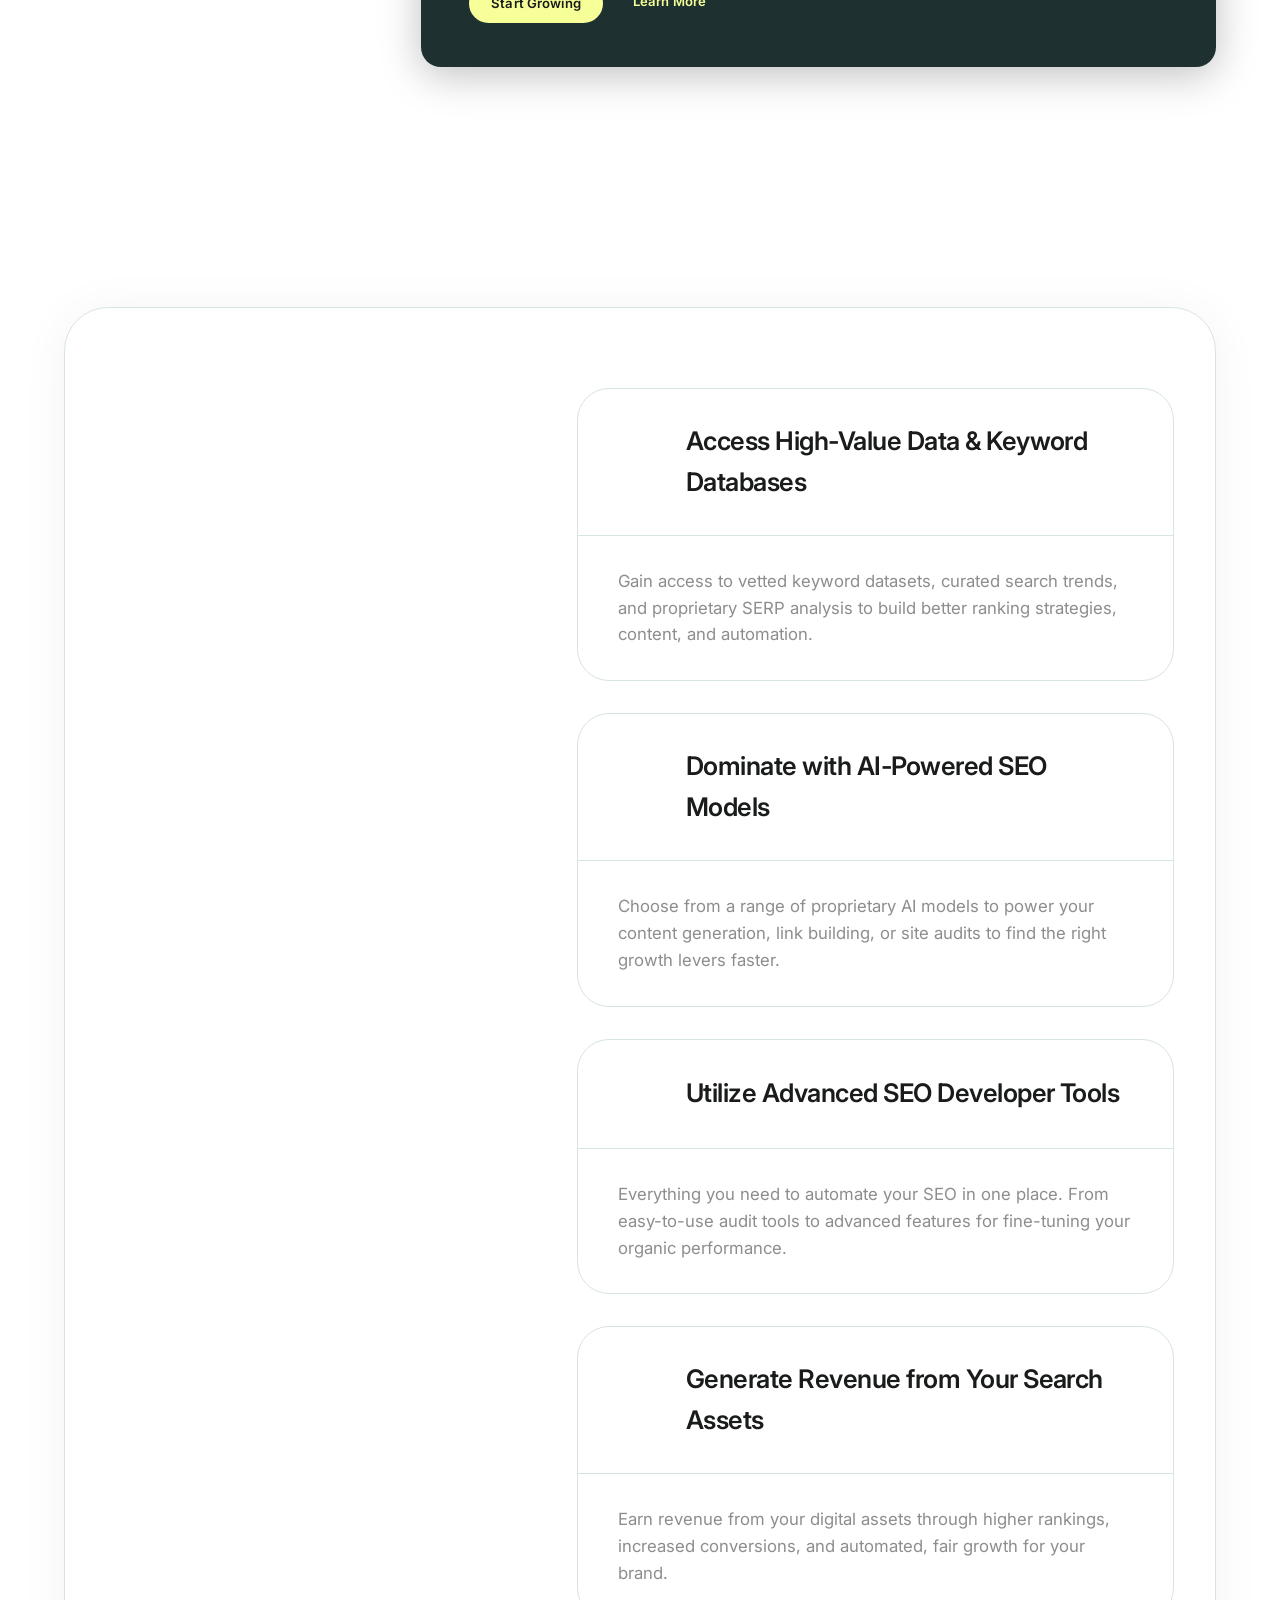
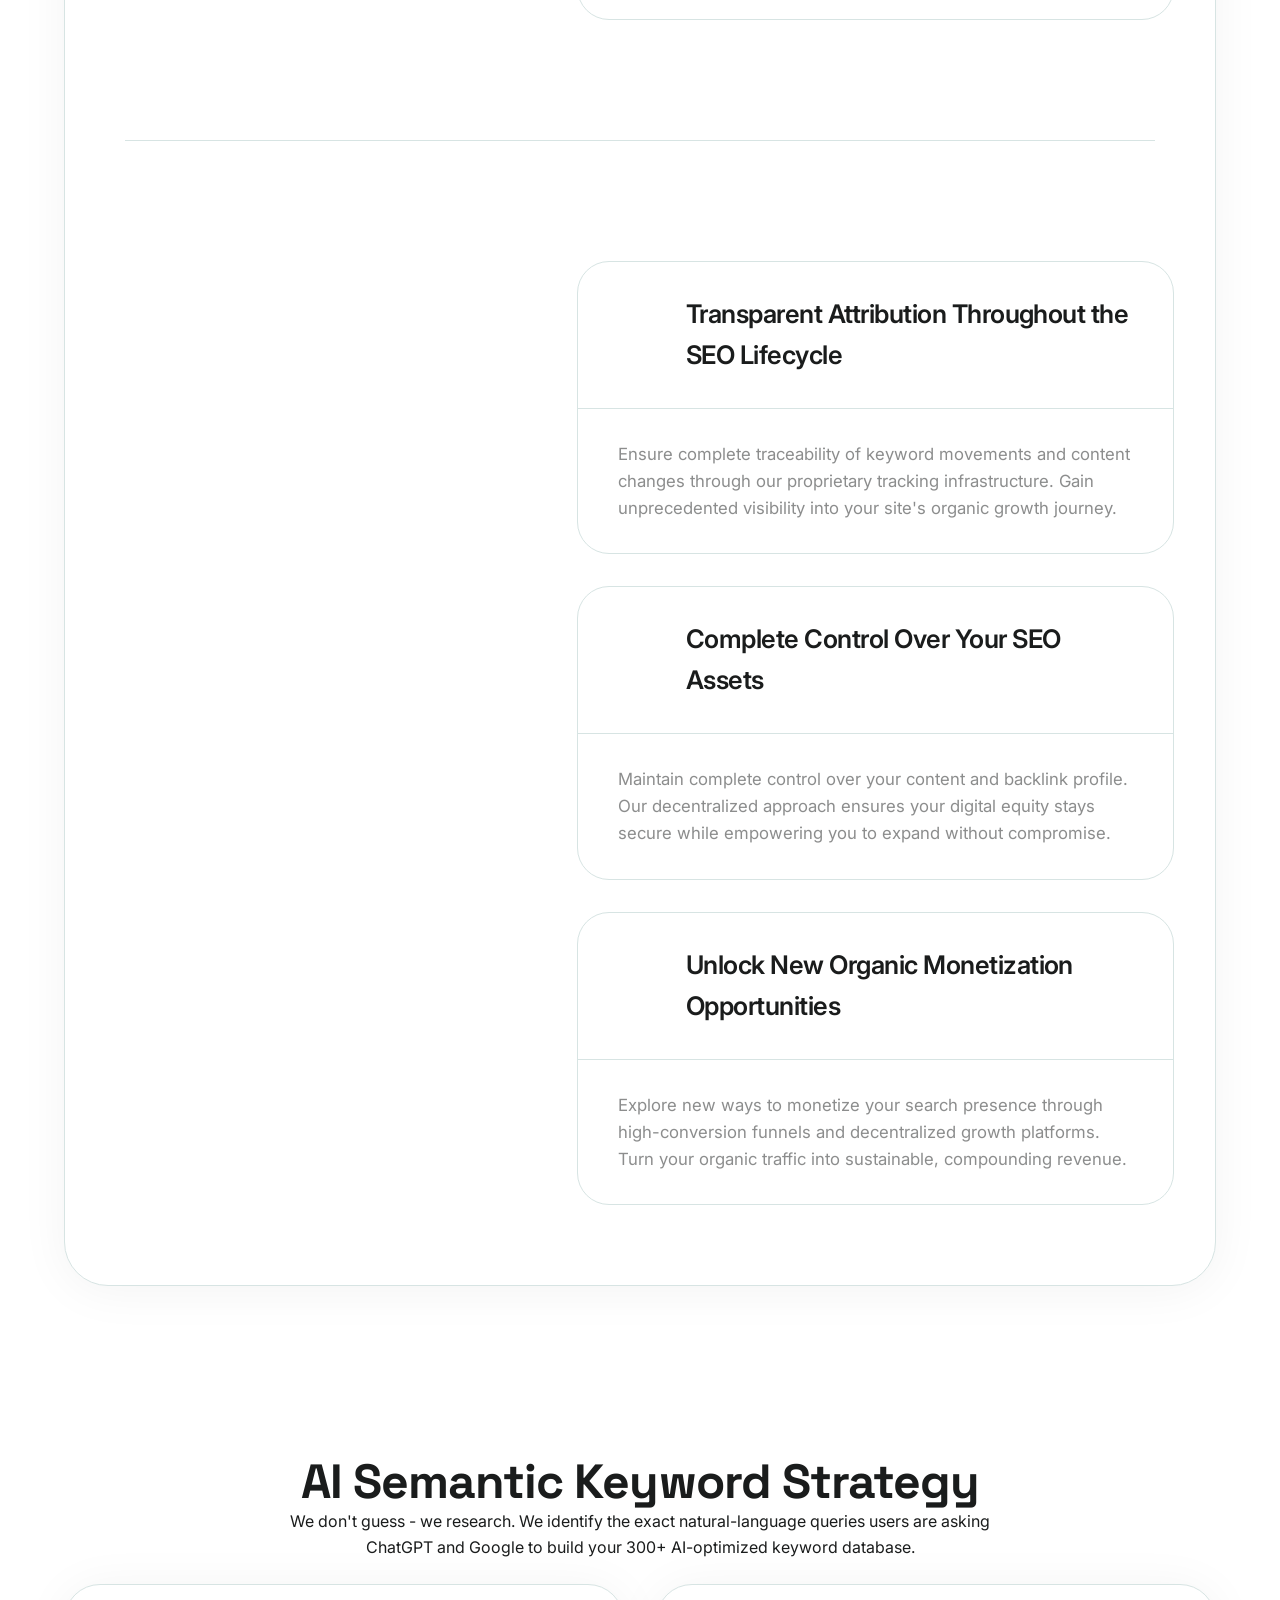
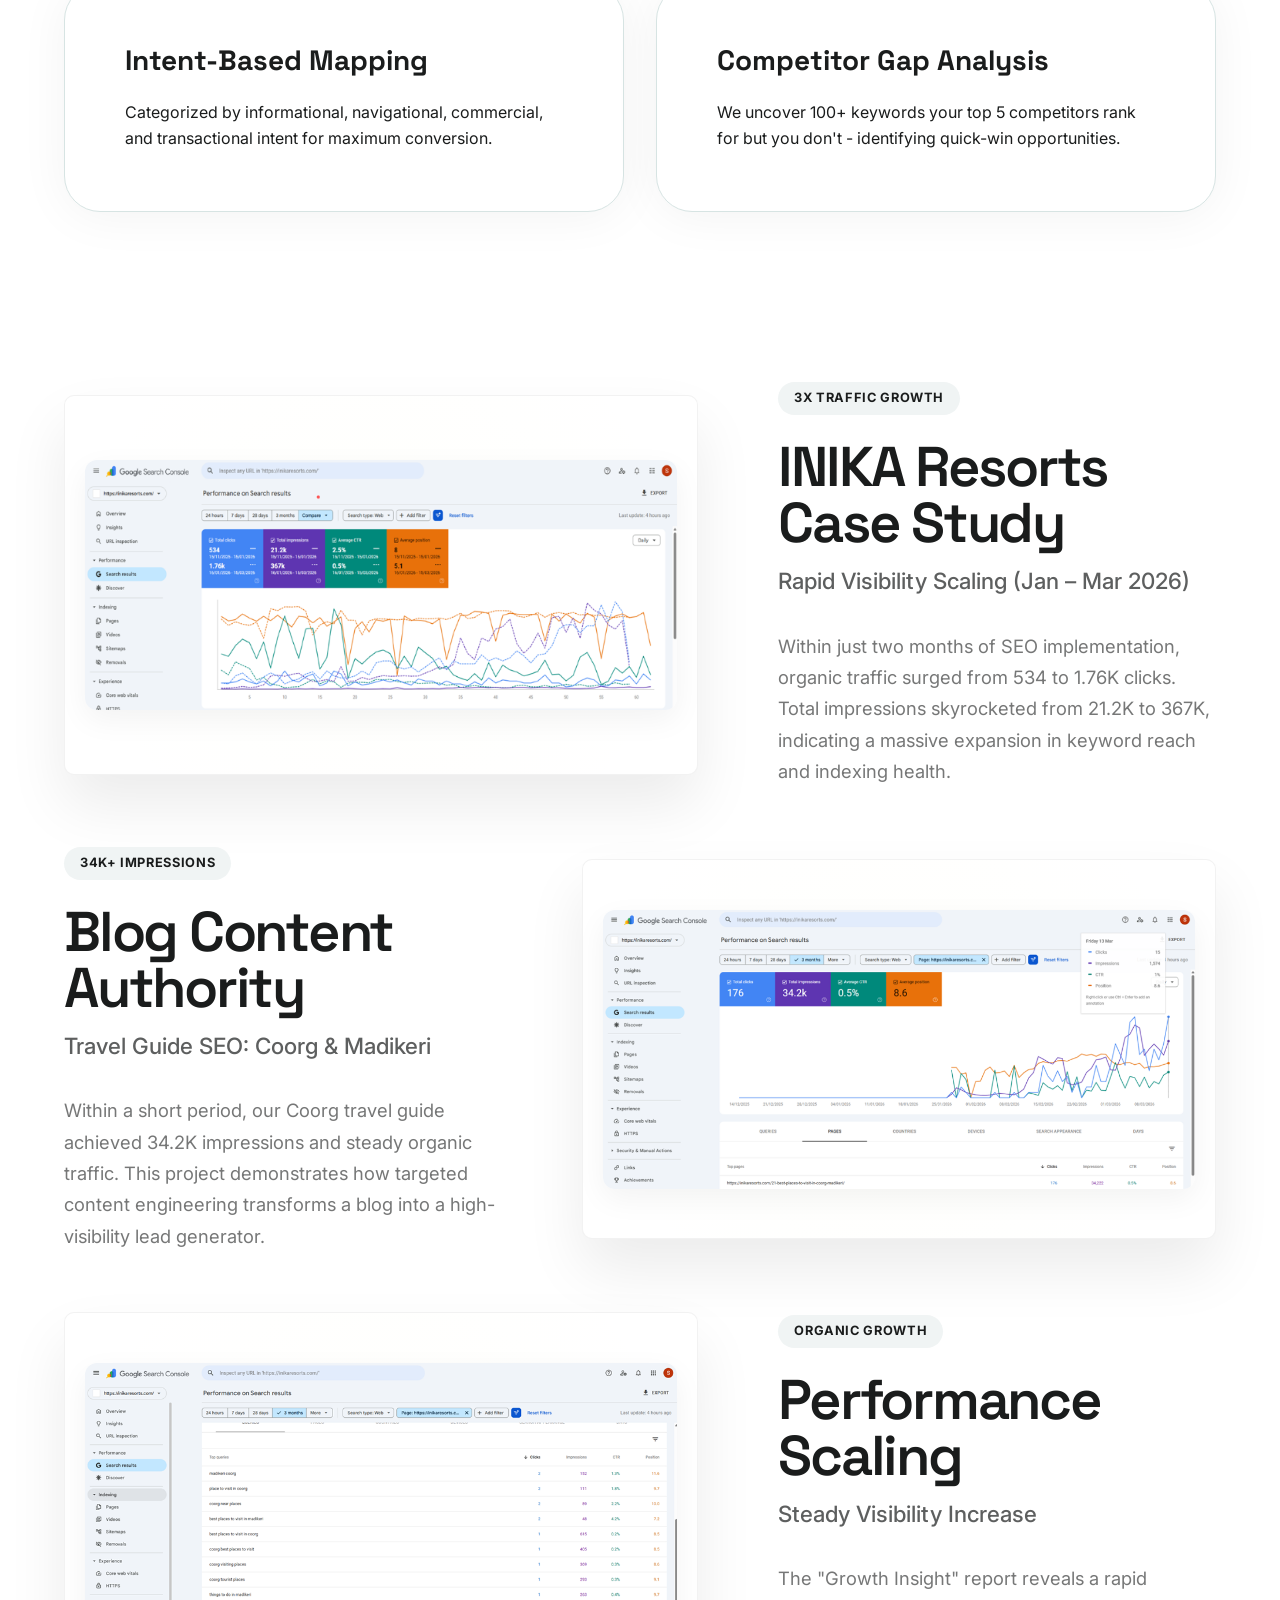
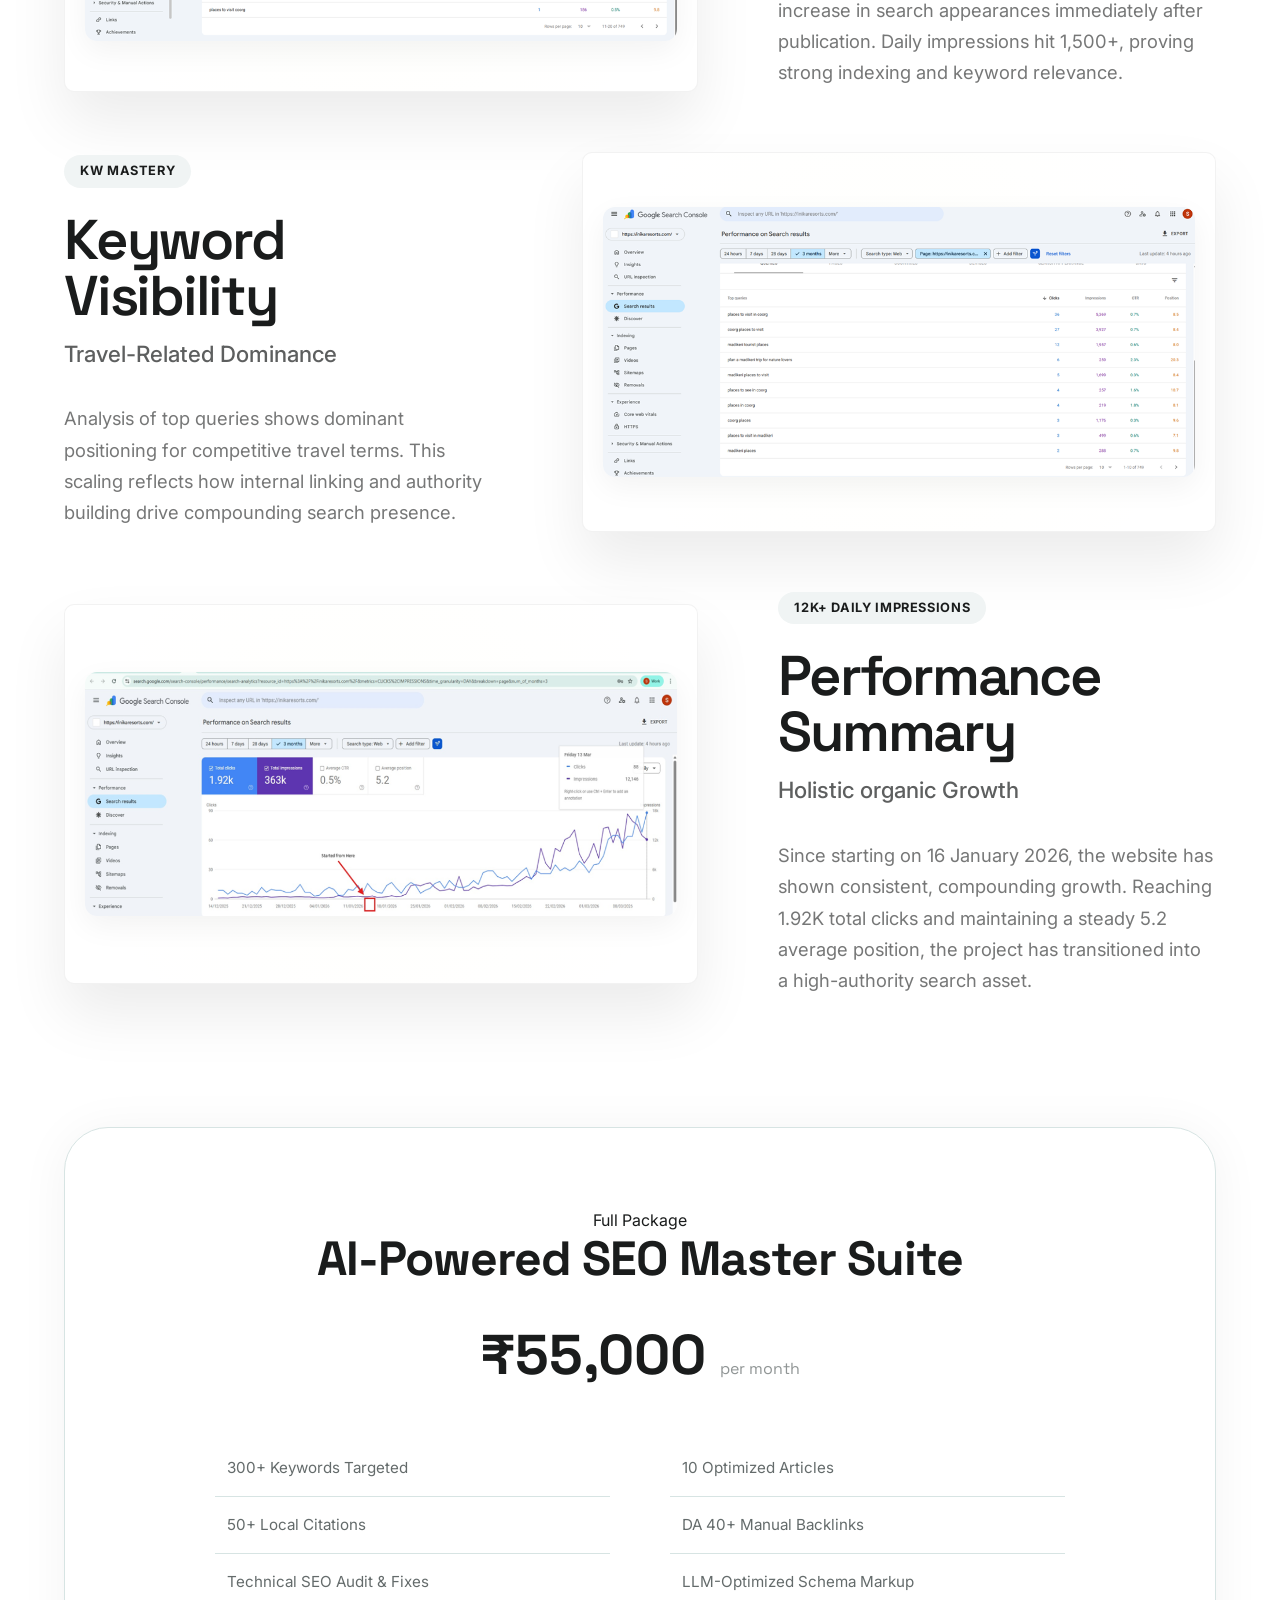
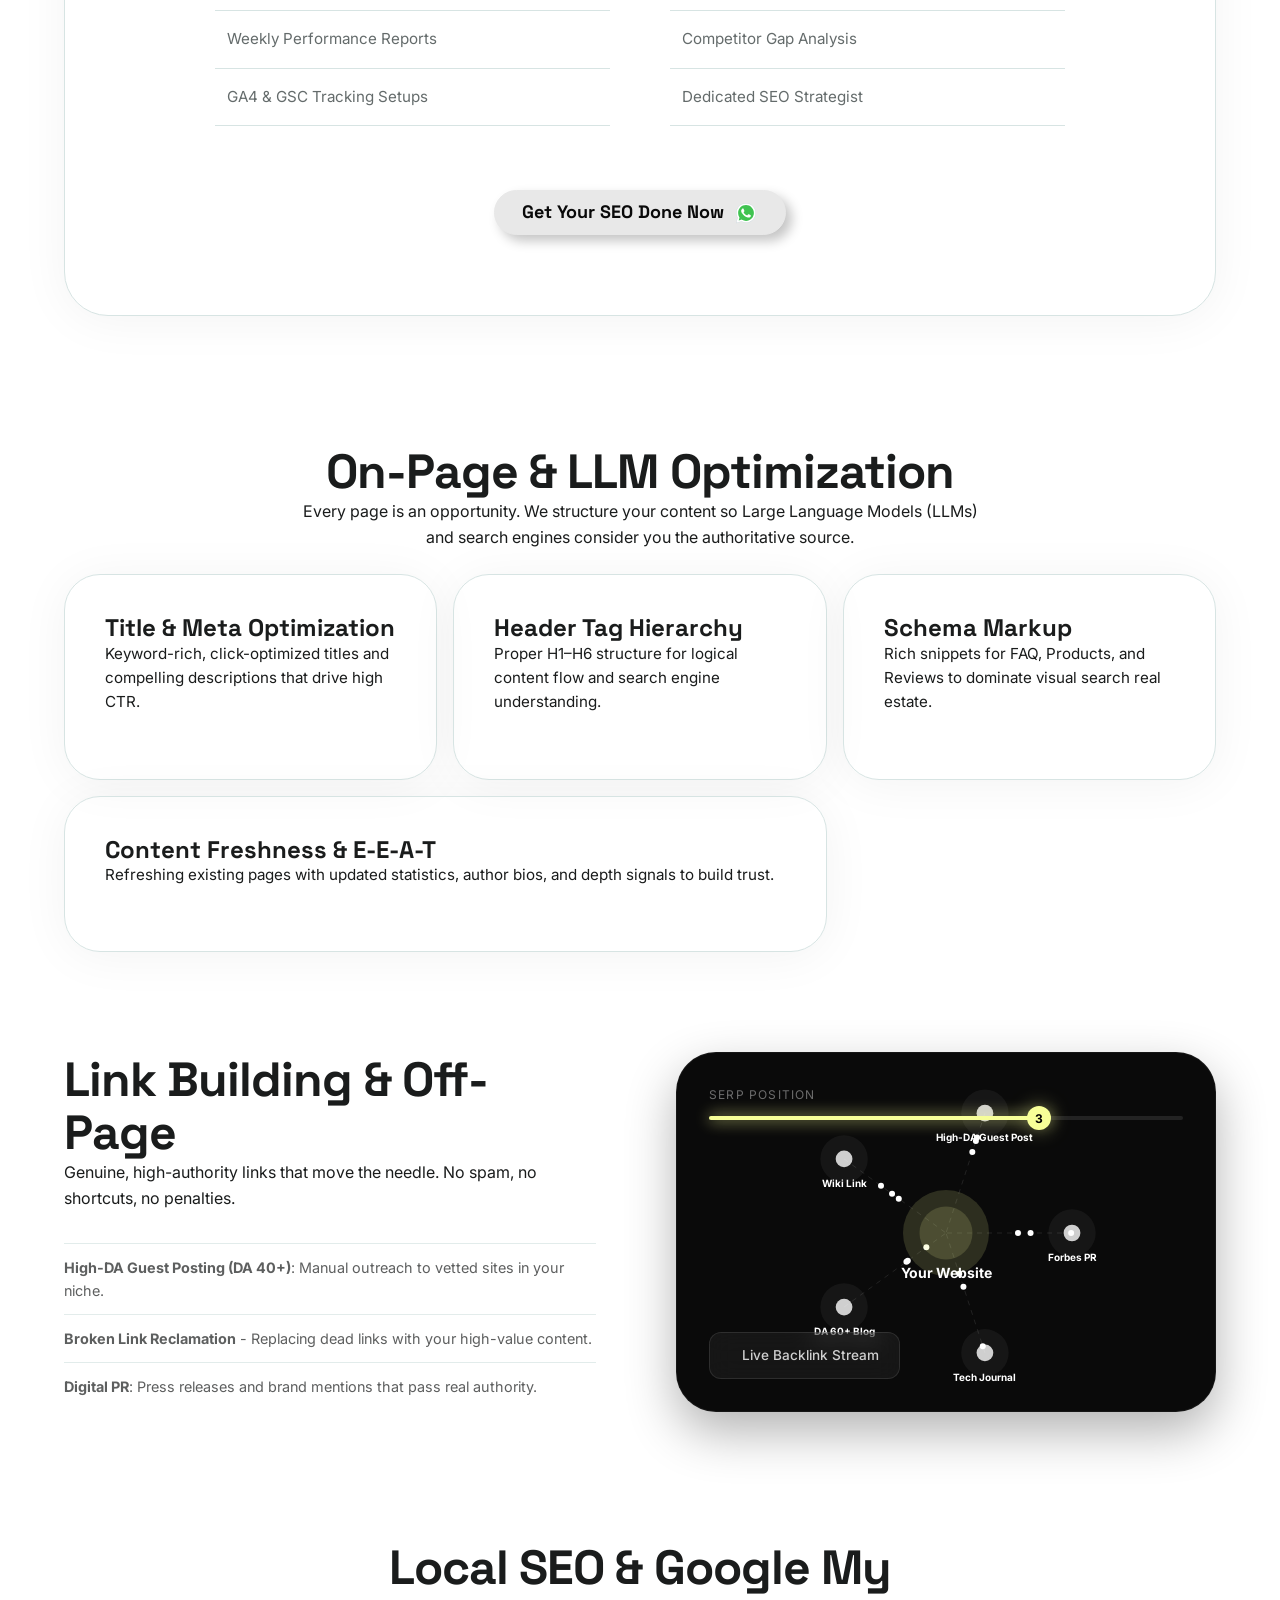
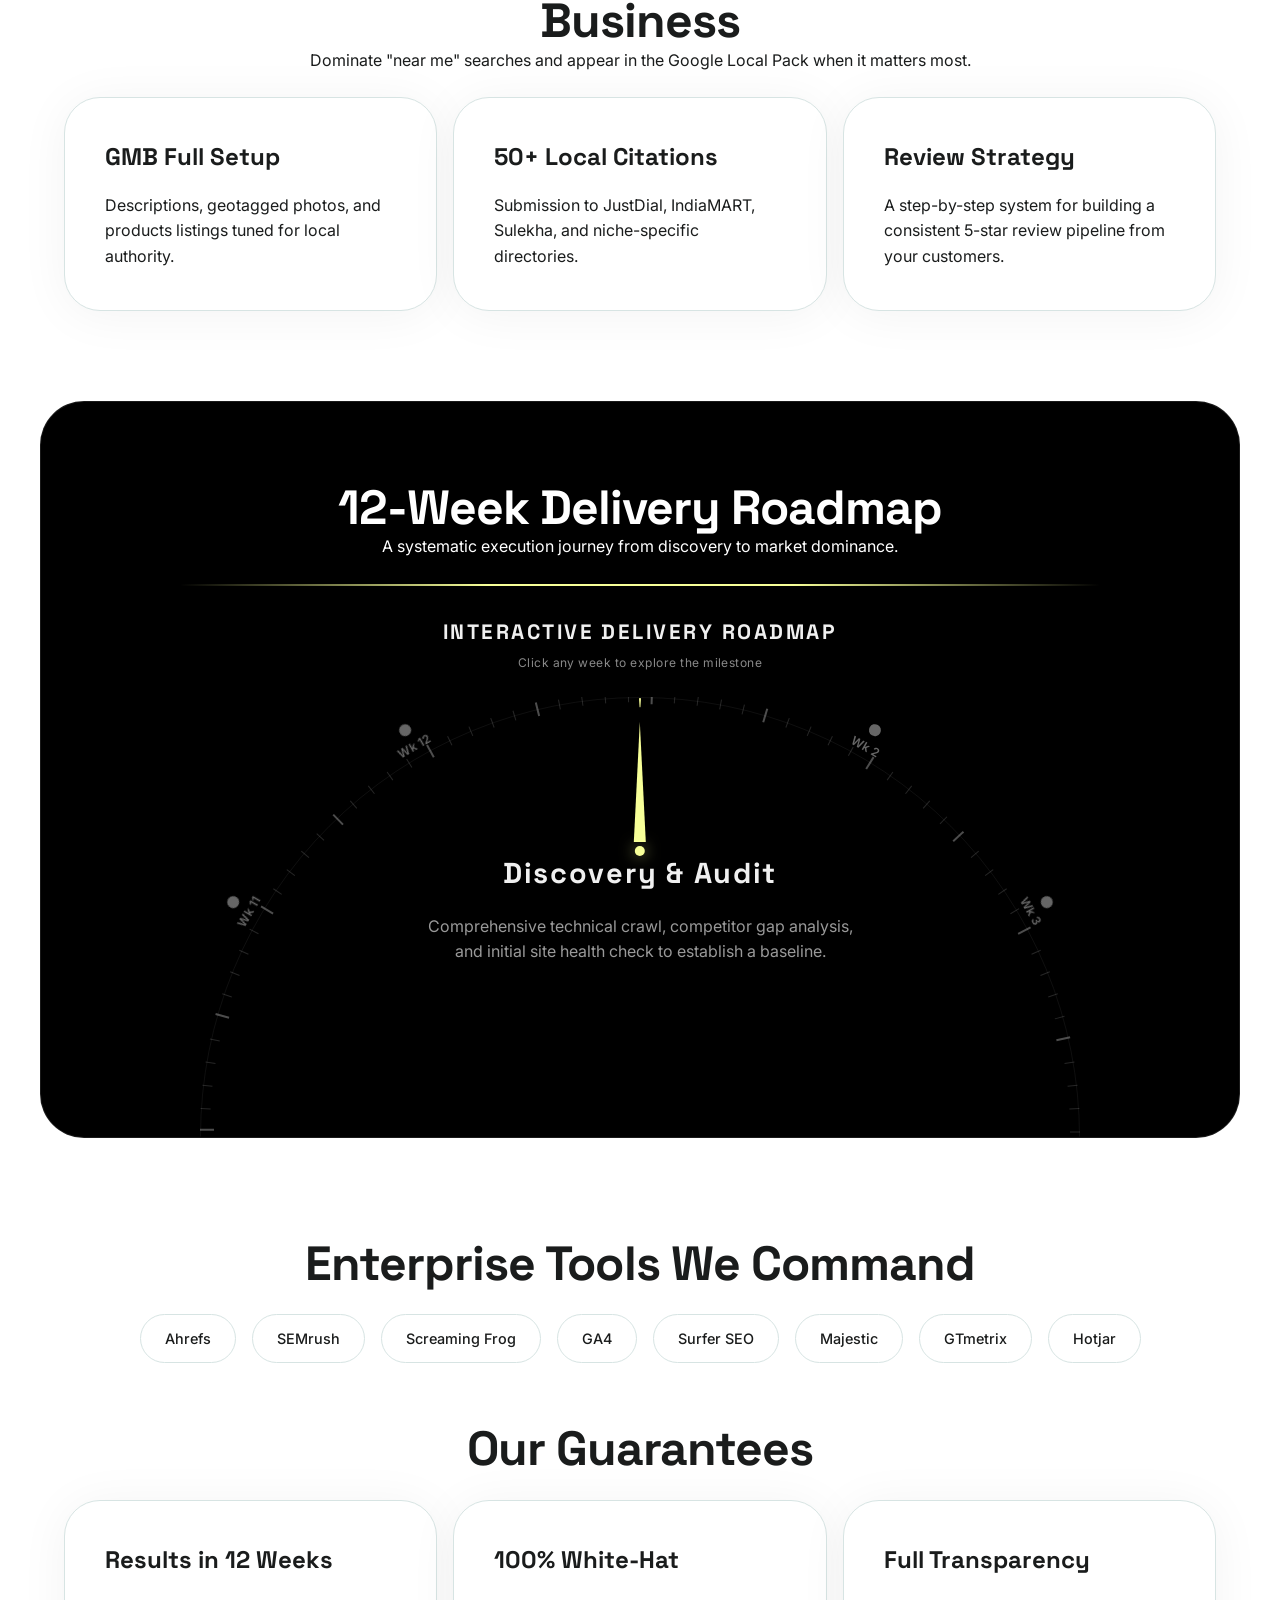
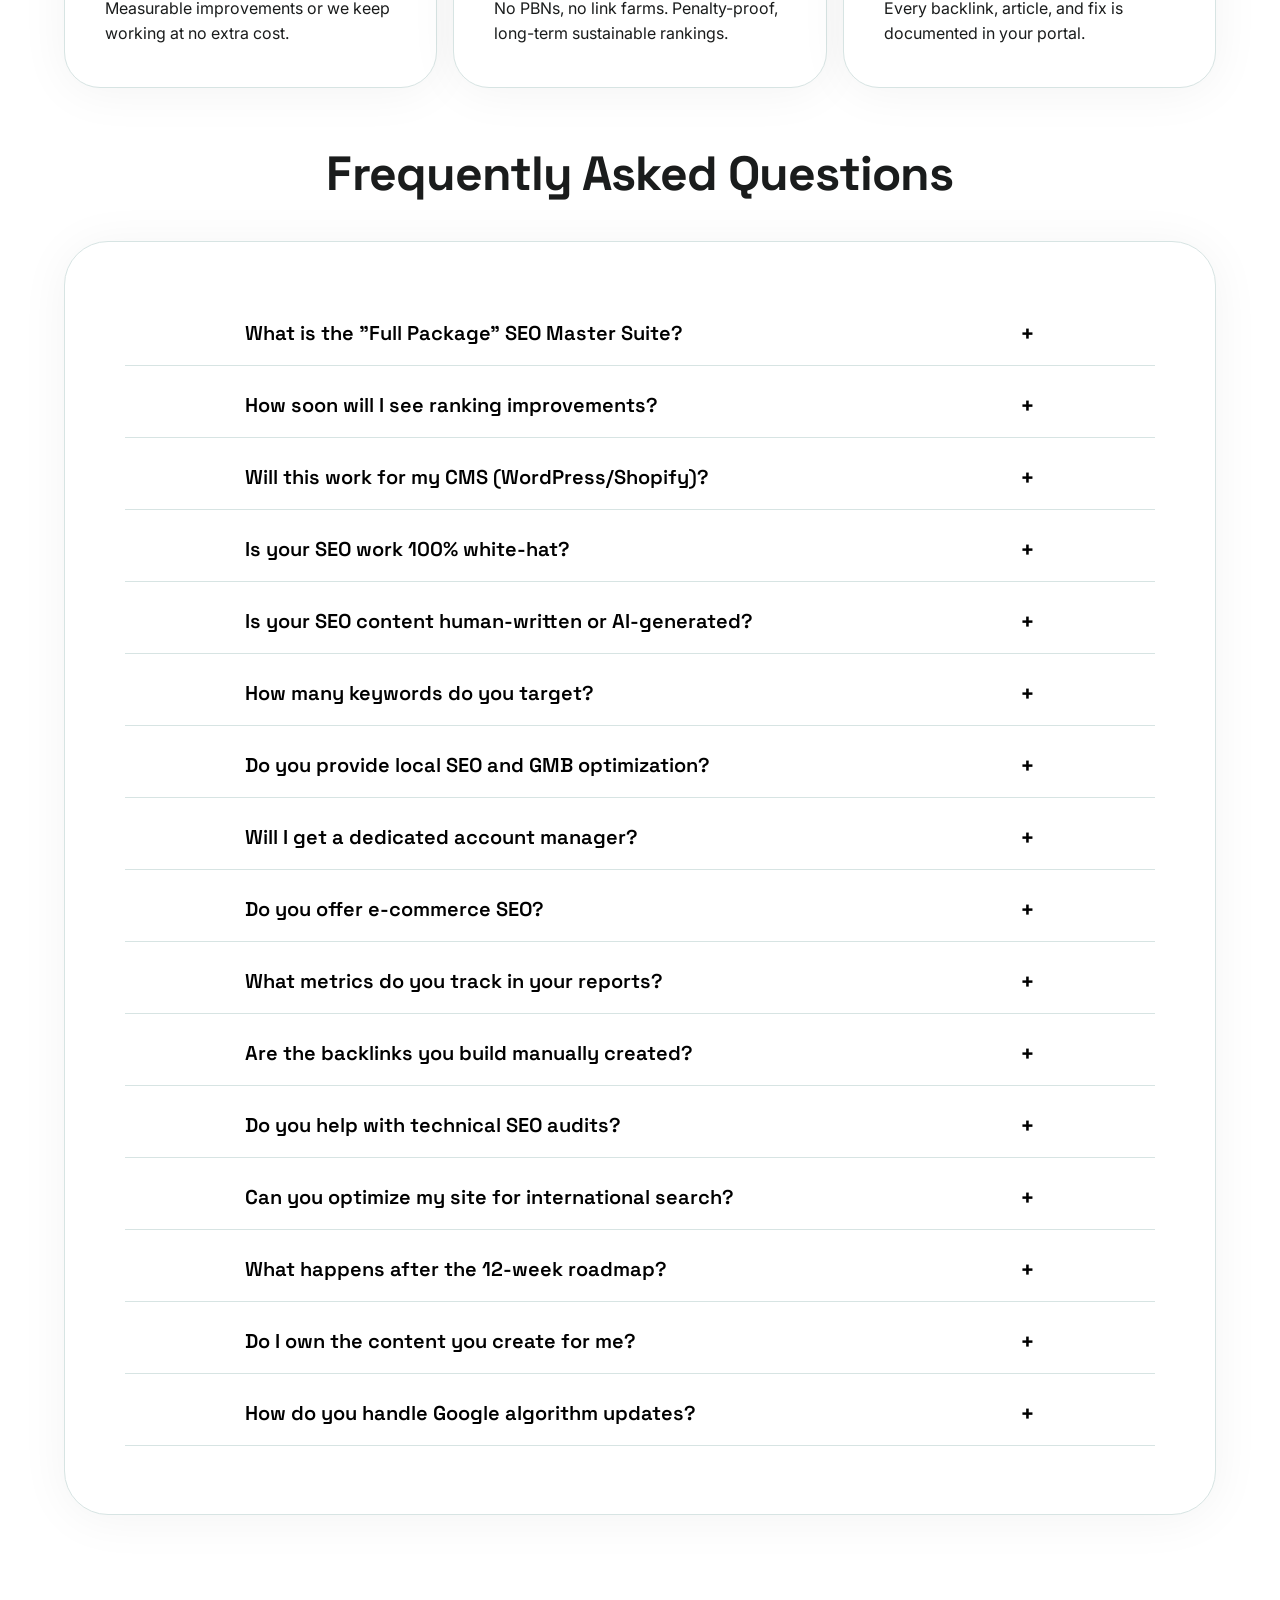
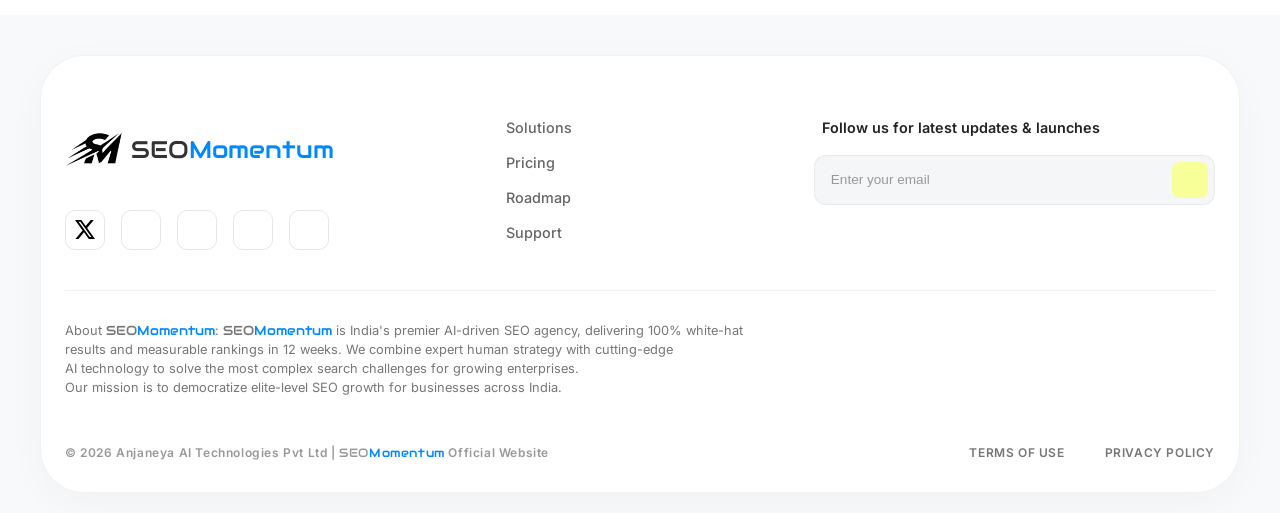
==== commit 6cc1fcd3: "updates done" ====
--- a/index.html
+++ b/index.html
@@ -229,25 +229,25 @@
                         <i class="ri-key-fill"></i>
                         <span class="card__title">Keywords</span>
                         <p class="card__content">300+ Optimized Terms to boost reach.</p>
-                        <button class="card__button">Active</button>
+                        <button class="card__button" onclick="this.classList.add('is-confirmed'); this.innerText='Confirmed';">Active</button>
                     </div>
                     <div class="s-feature">
                         <i class="ri-article-fill"></i>
                         <span class="card__title">Articles</span>
                         <p class="card__content">10 High Authority PR Content pieces.</p>
-                        <button class="card__button">Active</button>
+                        <button class="card__button" onclick="this.classList.add('is-confirmed'); this.innerText='Confirmed';">Active</button>
                     </div>
                     <div class="s-feature">
                         <i class="ri-map-pin-user-fill"></i>
                         <span class="card__title">Citations</span>
                         <p class="card__content">50+ Local Business Listings created.</p>
-                        <button class="card__button">Active</button>
+                        <button class="card__button" onclick="this.classList.add('is-confirmed'); this.innerText='Confirmed';">Active</button>
                     </div>
                     <div class="s-feature">
                         <i class="ri-links-fill"></i>
                         <span class="card__title">Backlinks</span>
                         <p class="card__content">DA 40+ Link Power Authority boost.</p>
-                        <button class="card__button">Active</button>
+                        <button class="card__button" onclick="this.classList.add('is-confirmed'); this.innerText='Confirmed';">Active</button>
                     </div>
                 </div>
             </div>
@@ -259,7 +259,7 @@
                         <div class="btn-lightning__icon">
                             <i class="ri-line-chart-line" style="color: white; font-size: 1.6rem;"></i>
                         </div>
-                        <div class="btn-lightning__text" style="font-weight: 900; font-size: 16px; text-transform: uppercase;">
+                        <div class="btn-lightning__text" style="font-weight: 900; font-size: 16px;">
                             Active Strategy
                         </div>
                     </div>
--- a/style.css
+++ b/style.css
@@ -1004,7 +1004,6 @@
     font-size: 19px;
     font-weight: 900;
     color: #000;
-    text-transform: uppercase;
     margin-bottom: 8px;
     display: block;
     position: relative;
@@ -1042,7 +1041,6 @@
     padding: 10px;
     font-size: 14px;
     font-weight: 900;
-    text-transform: uppercase;
     cursor: pointer;
     position: relative;
     overflow: hidden;
@@ -1074,6 +1072,12 @@
 
 .s-feature .card__button:active {
     transform: scale(0.95);
+}
+
+.s-feature .card__button.is-confirmed::before {
+    content: "Confirmed" !important;
+    background-color: #5ad641 !important;
+    transform: translateY(0) !important;
 }
 
 @media (max-width: 768px) {
@@ -2213,7 +2217,7 @@
 
     /* Hero Center Overhaul */
     .hero {
-        padding: 120px 0 100px !important;
+        padding: 100px 0 32px !important;
         text-align: center !important;
     }
 
@@ -2232,7 +2236,7 @@
         max-width: 100% !important;
         padding: 0 !important;
         /* Set to 0 for maximum width on mobile screens */
-        margin-top: 7rem;
+        margin-top: 3.5rem;
         pointer-events: all;
     }
 
@@ -3296,8 +3300,8 @@
     }
 
     .hero-snapshot {
-        margin-top: 24px;
-        padding: 24px 20px !important;
+        margin-top: 12px;
+        padding: 12px 20px !important;
     }
 
     /* Vertical Stacking Resets */
@@ -3859,15 +3863,26 @@
 /* ---------- Mobile ---------- */
 @media (max-width: 768px) {
     .stagger-cards-wrapper {
-        flex-direction: column;
+        flex-direction: column !important;
+        gap: 20px !important;
     }
 
     .stagger-col-left,
     .stagger-col-right {
-        flex: none;
-        width: 100%;
-        margin-left: 0;
-        padding-top: 0;
+        flex: none !important;
+        width: 100% !important;
+        margin-left: 0 !important;
+        padding-top: 0 !important;
+        gap: 20px !important;
+        display: flex !important;
+        flex-direction: column !important;
+    }
+
+    .stagger-card--1,
+    .stagger-card--2,
+    .stagger-card--3,
+    .stagger-card--4 {
+        margin-top: 0 !important;
     }
 
     .stagger-card {
@@ -3877,7 +3892,25 @@
     }
 
     .stagger-card__text {
-        max-width: 100%;
+        max-width: 100% !important;
+        flex: 1 !important;
+    }
+
+    .stagger-card__actions {
+        display: flex !important;
+        flex-wrap: nowrap !important;
+        gap: 8px !important;
+        width: 100% !important;
+    }
+
+    .stagger-btn {
+        flex: 1 !important;
+        font-size: 13px !important;
+        padding: 10px 8px !important;
+        text-align: center !important;
+        white-space: nowrap !important;
+        overflow: hidden !important;
+        text-overflow: ellipsis !important;
     }
 
     .stagger-card__icon {
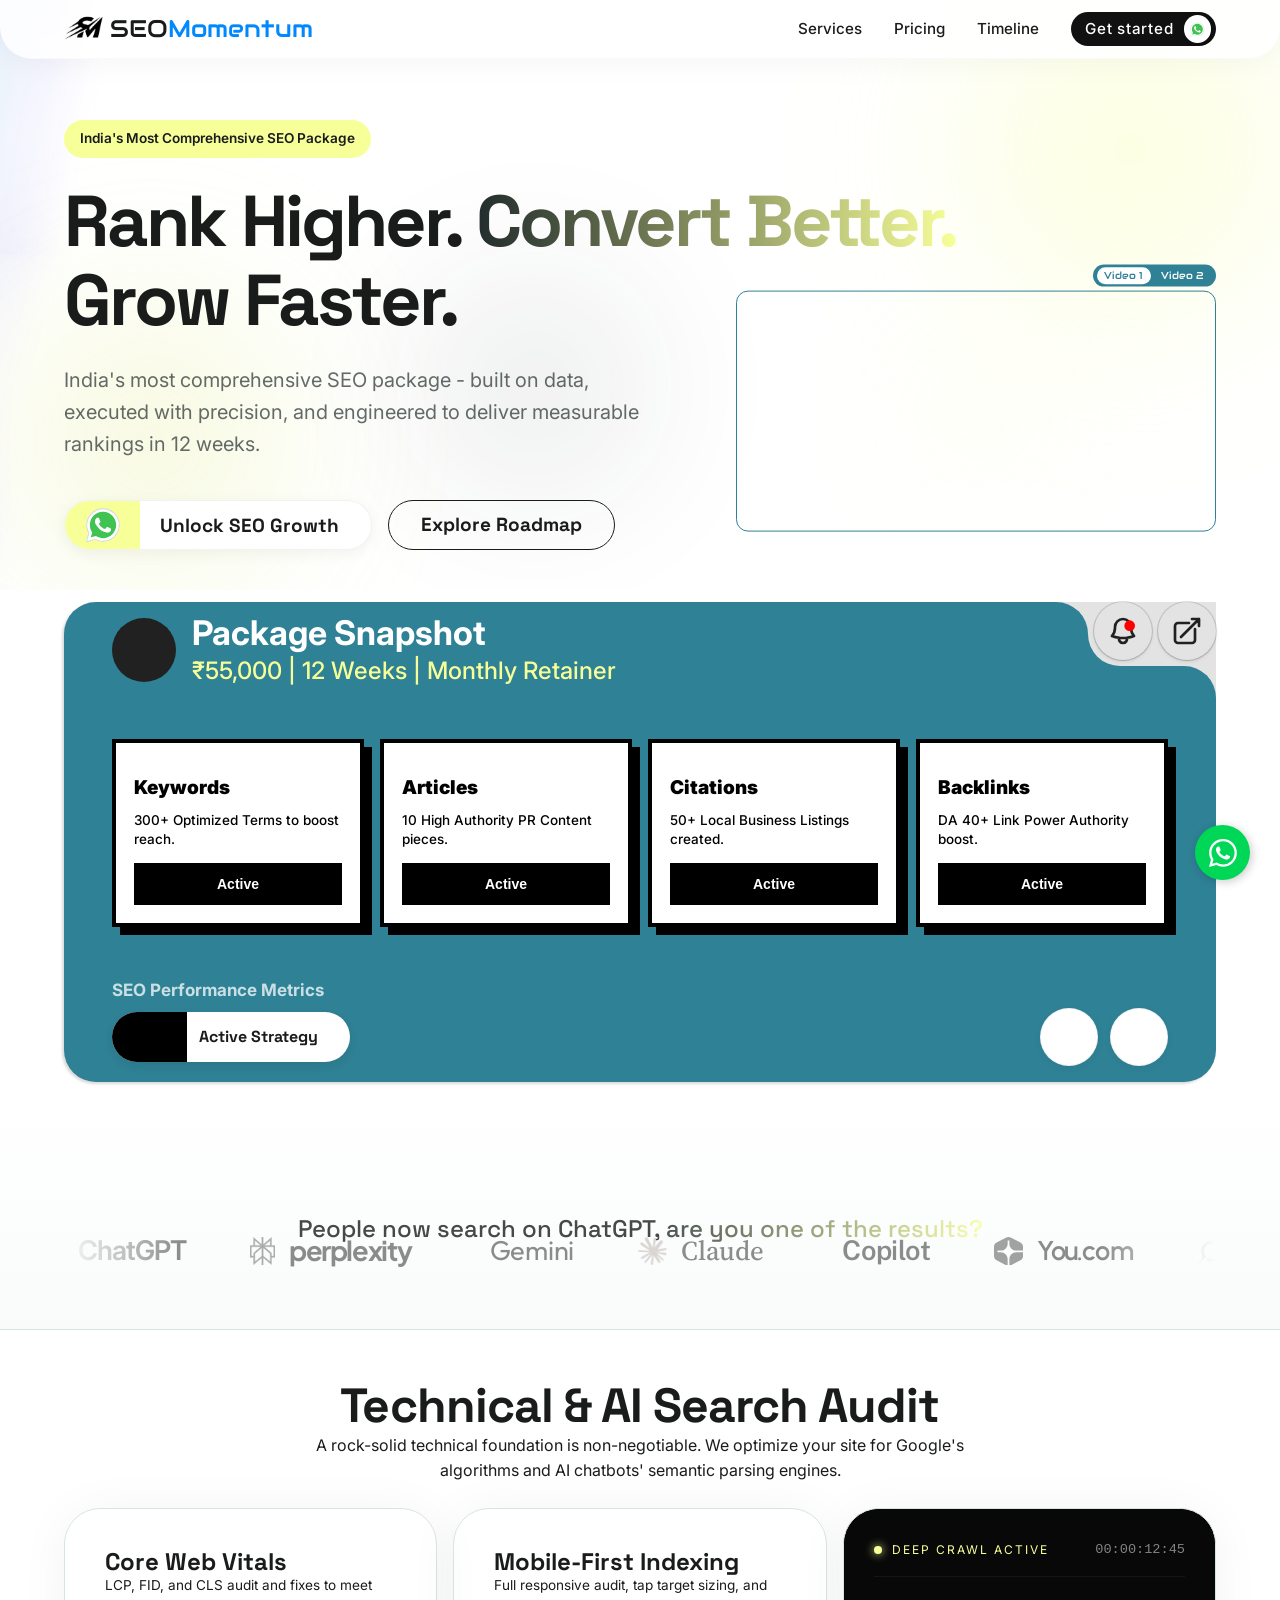
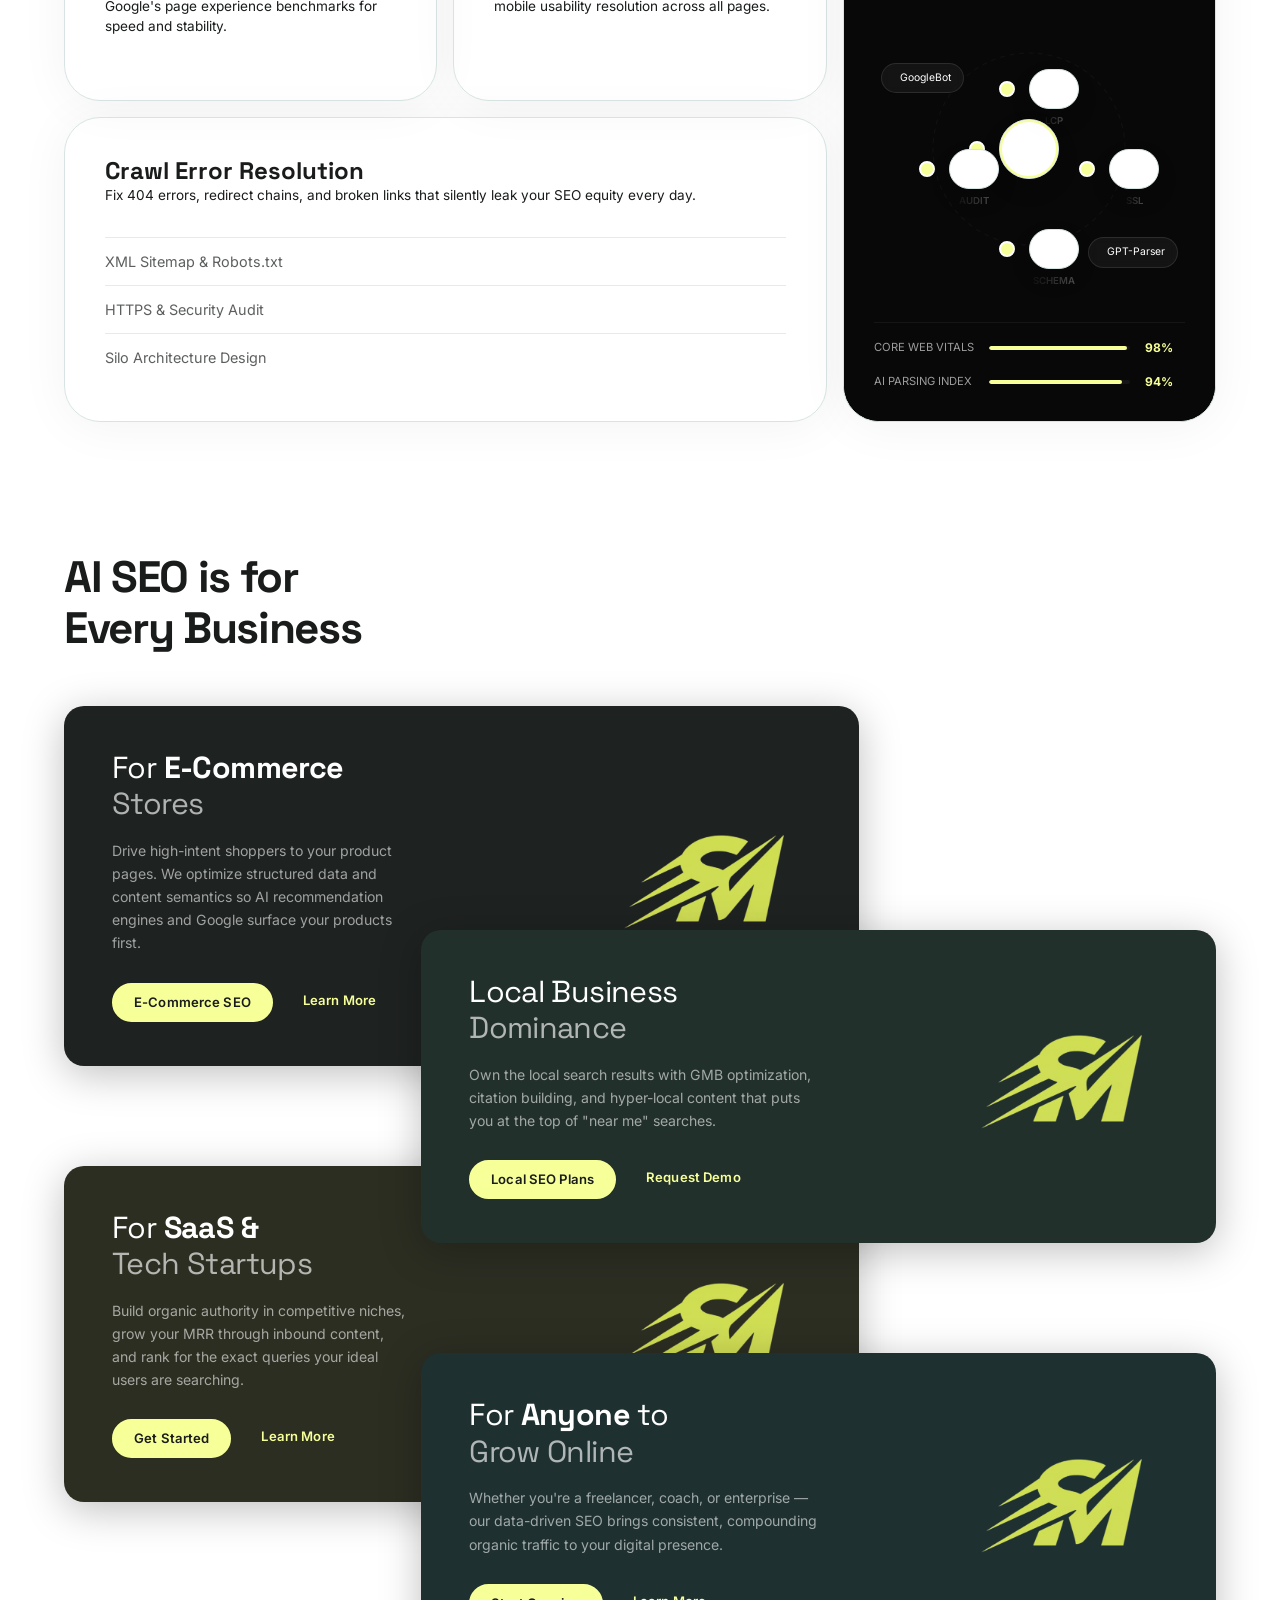
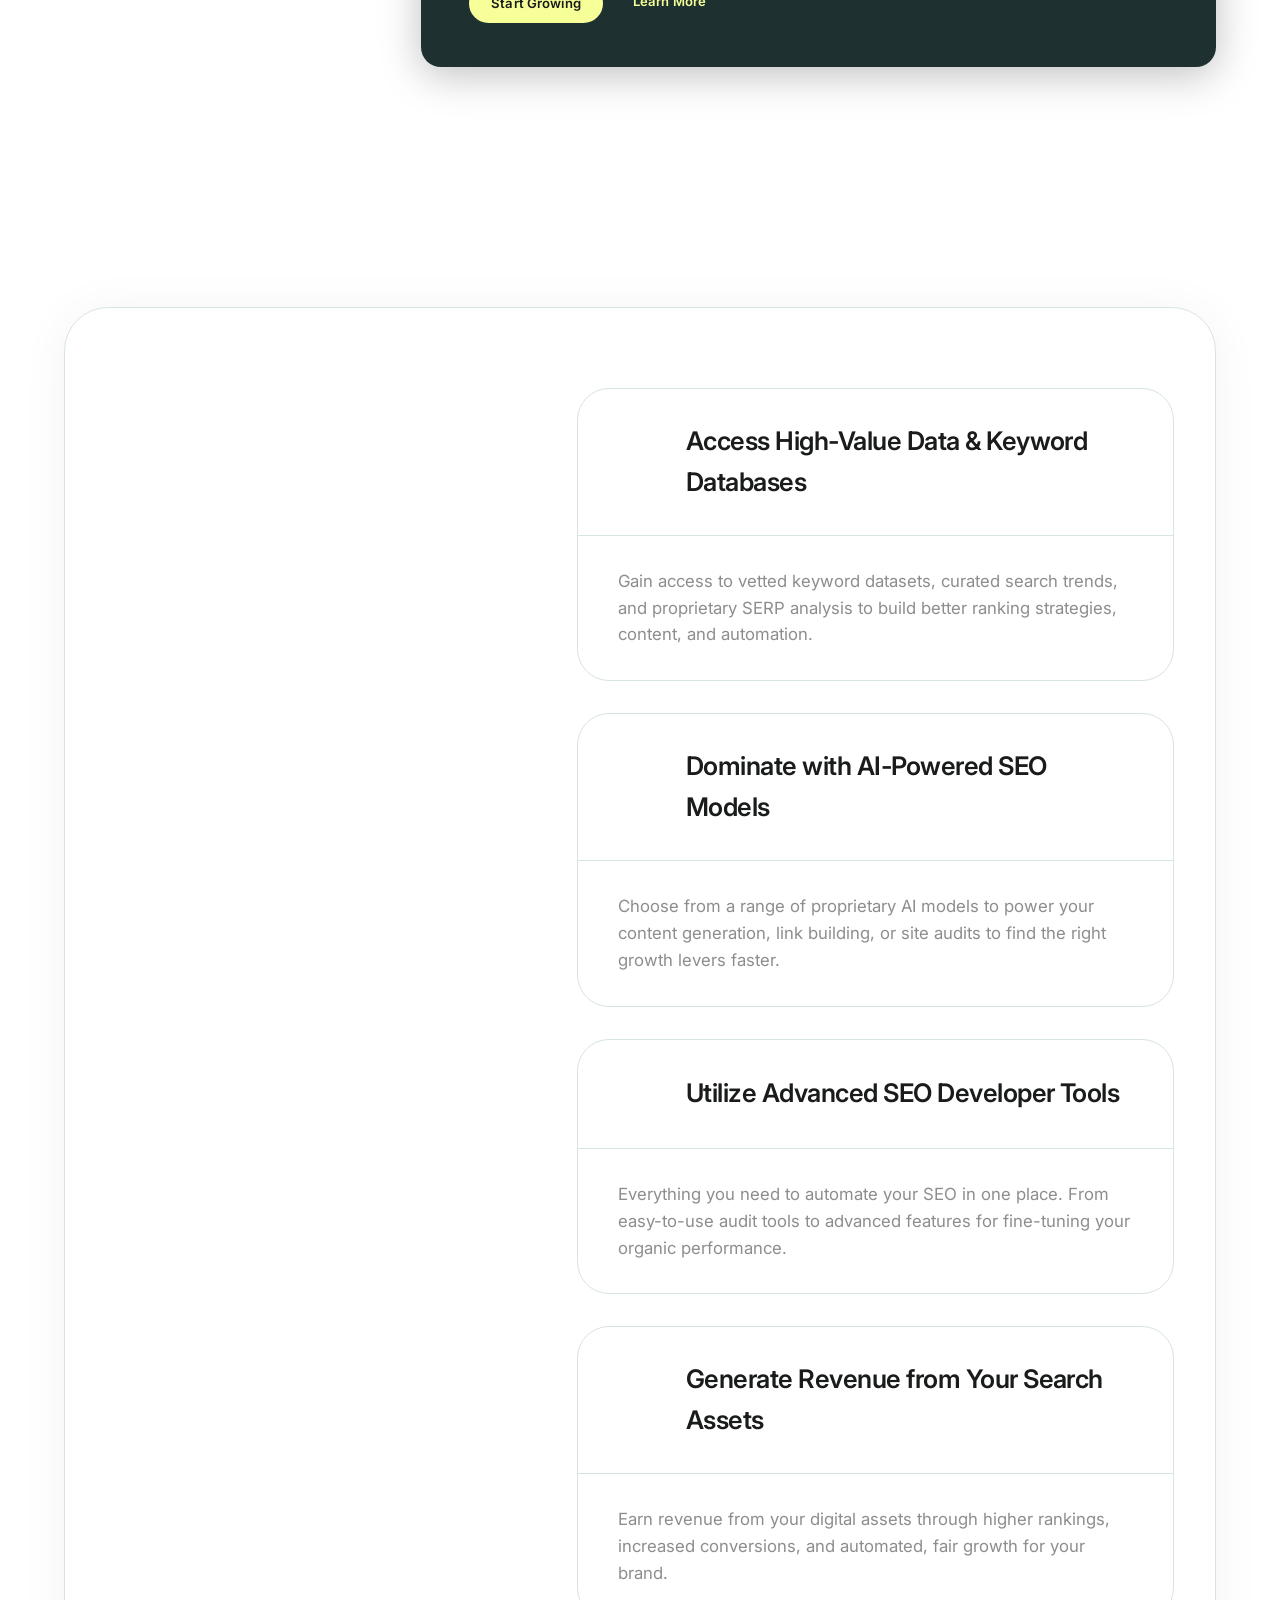
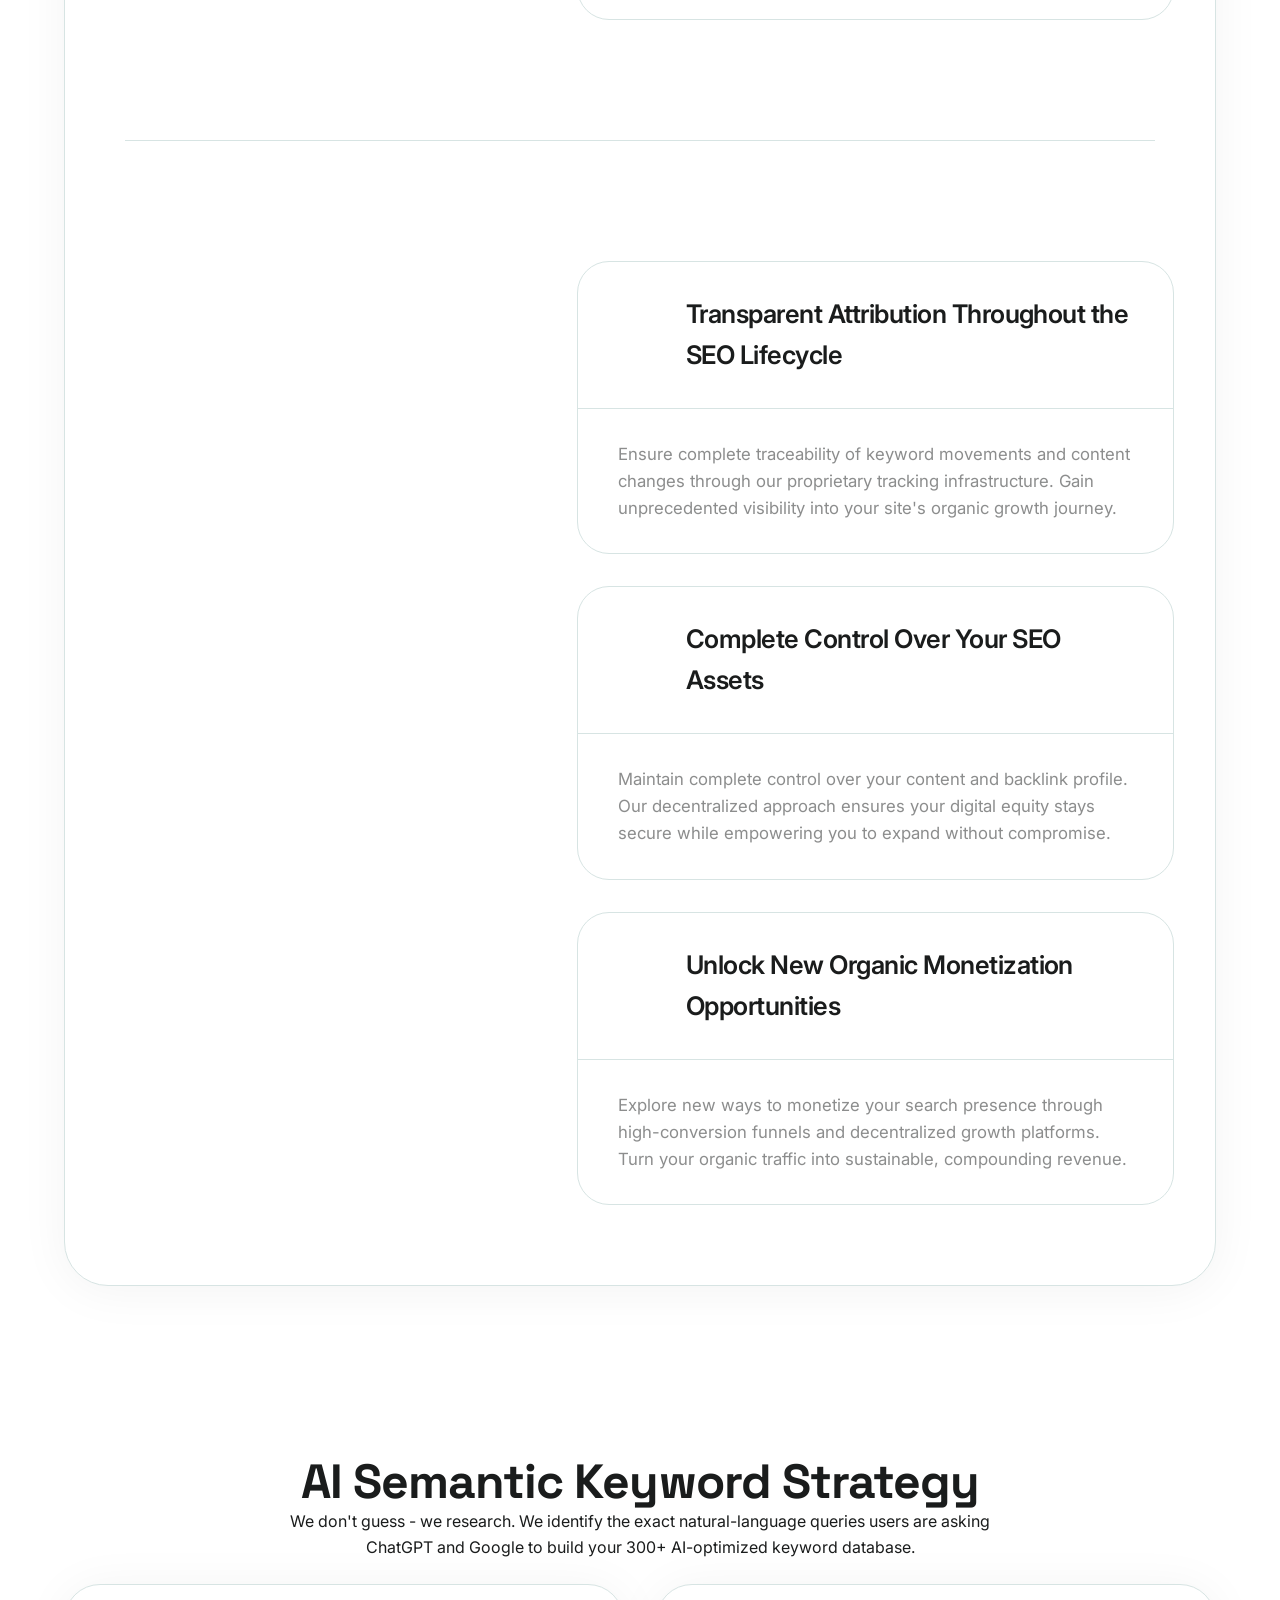
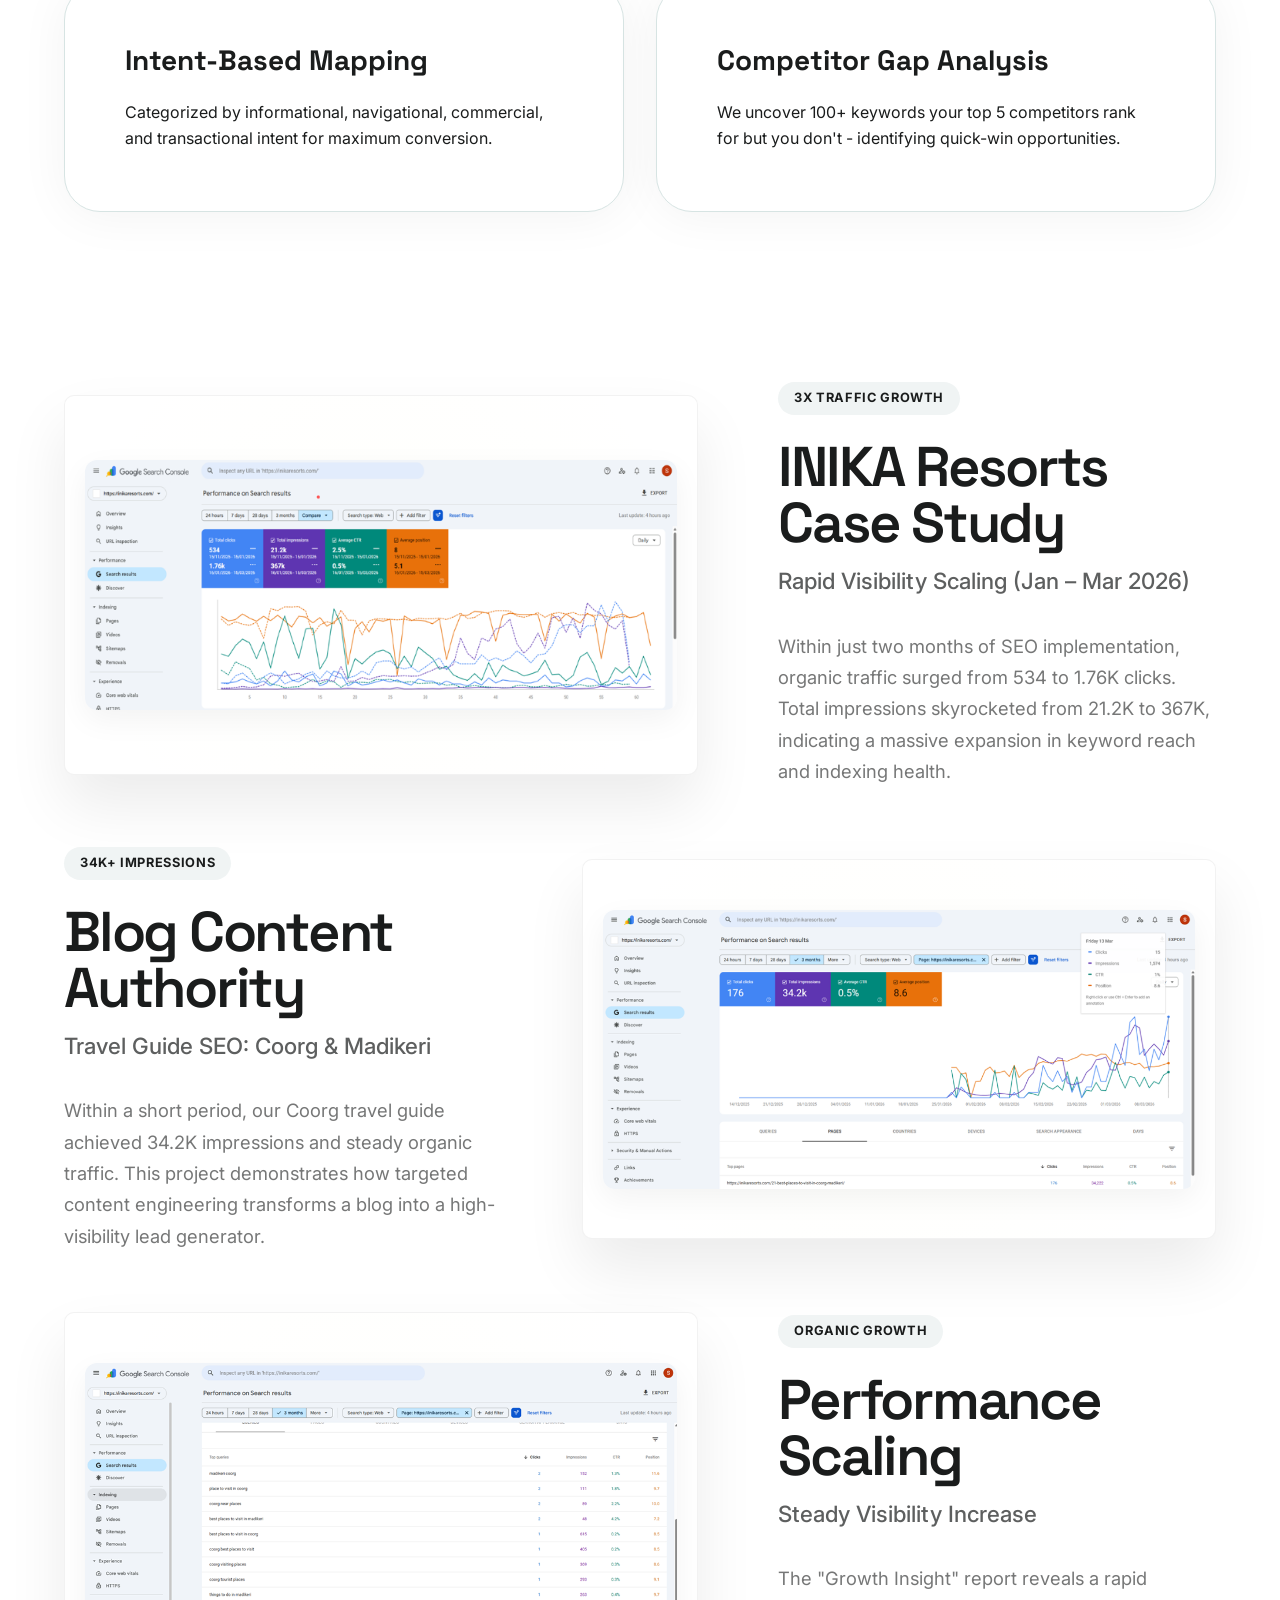
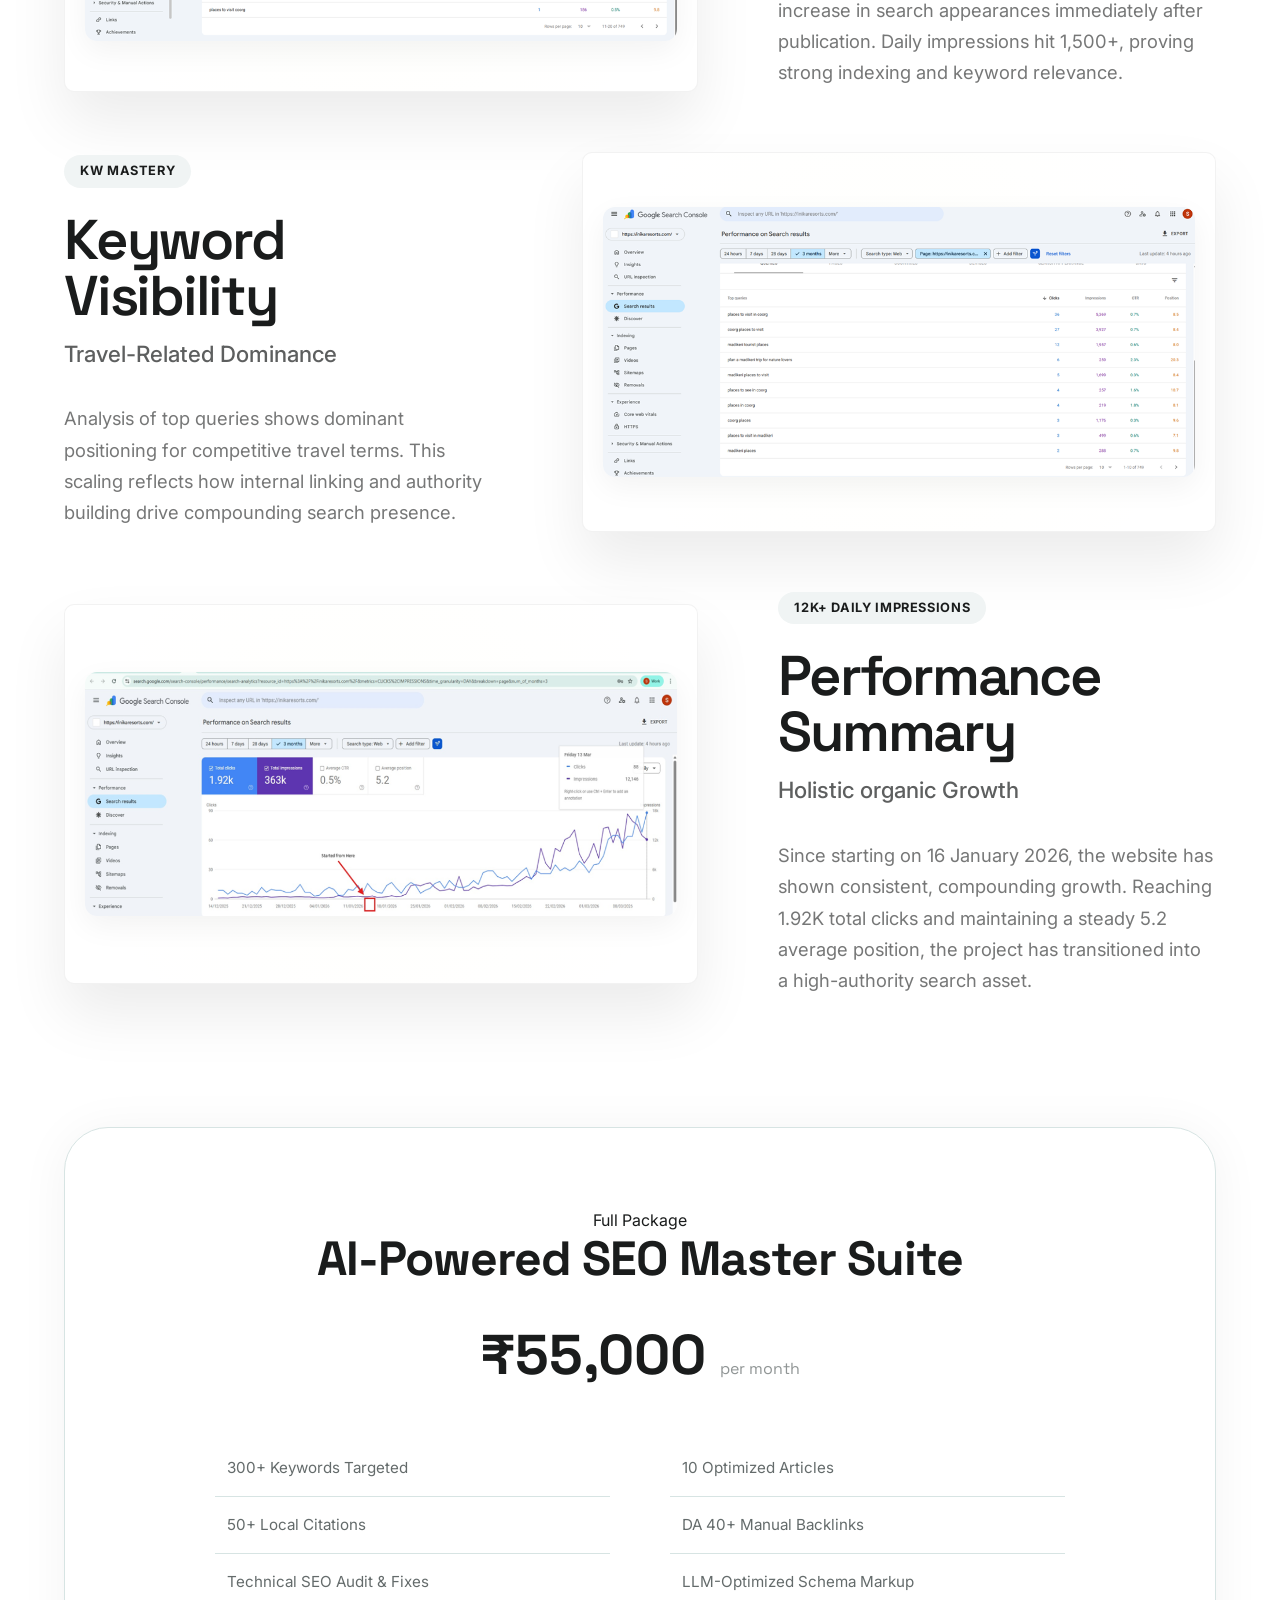
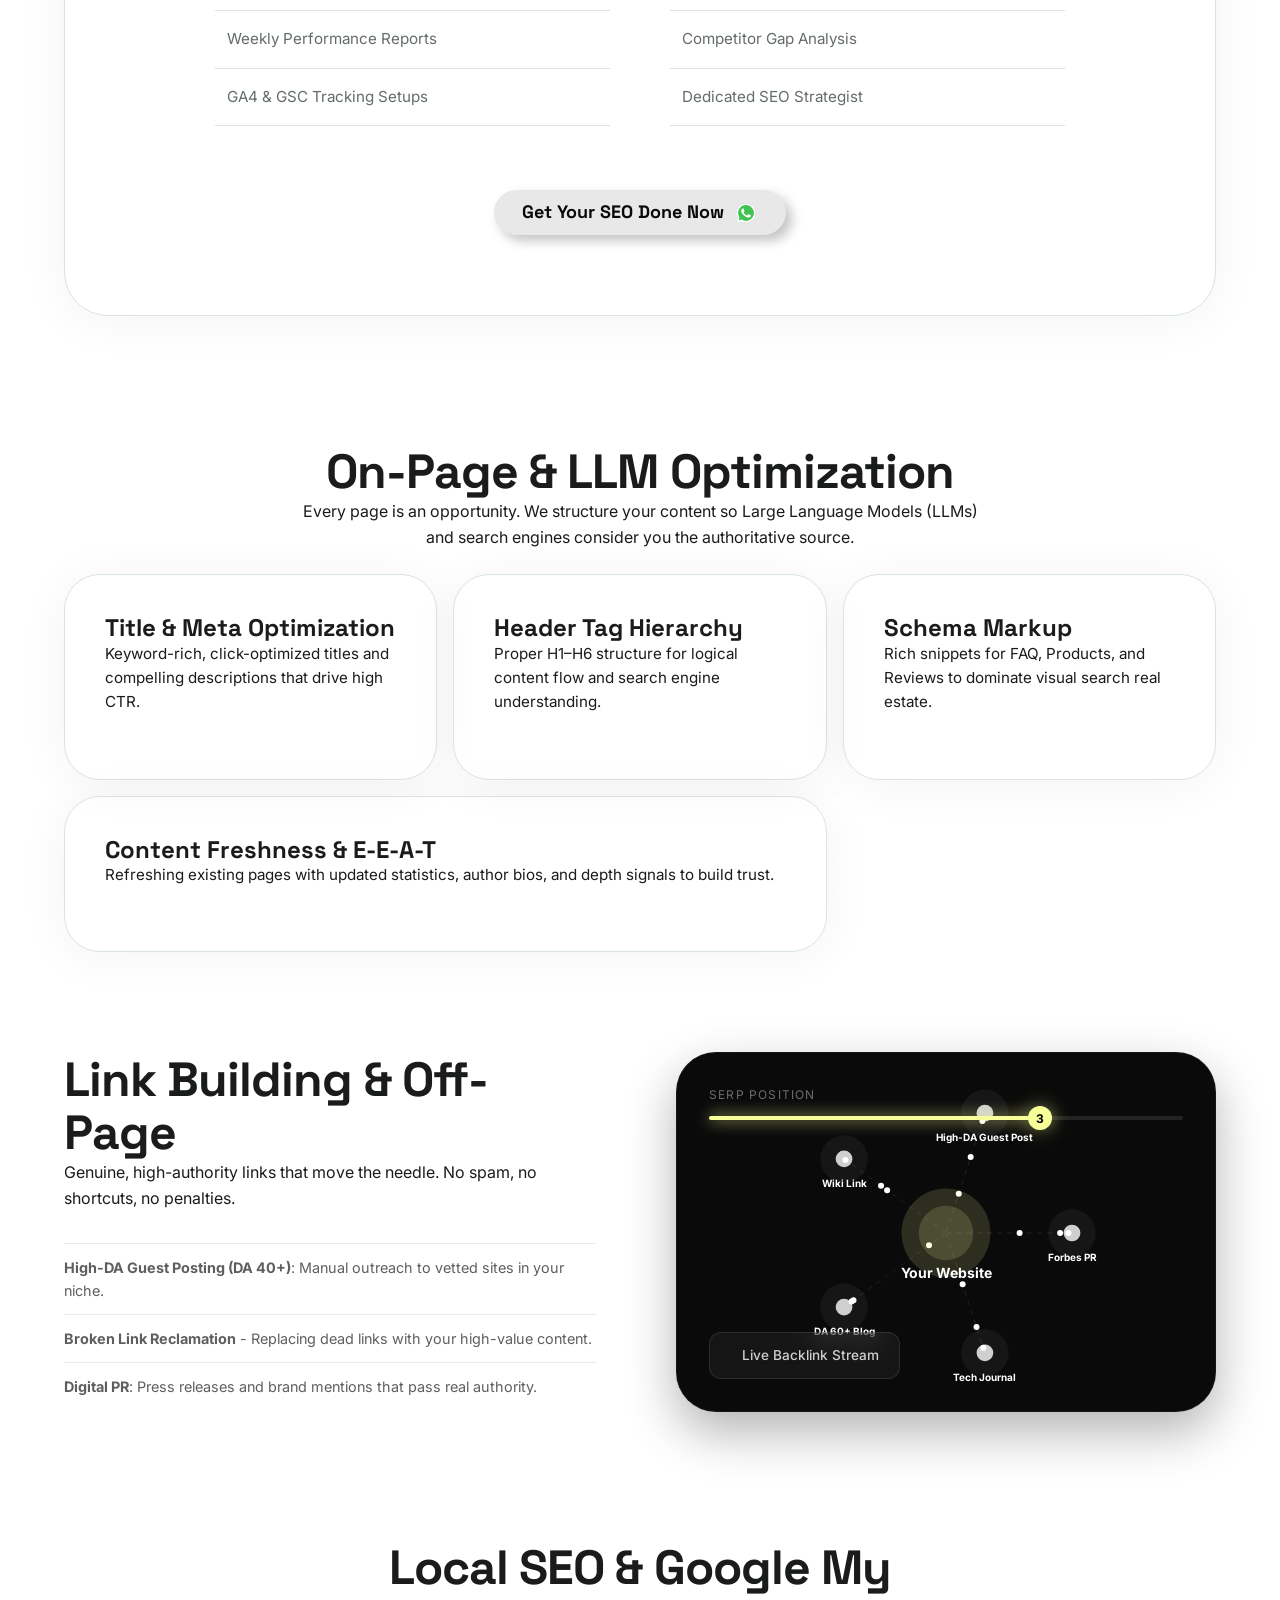
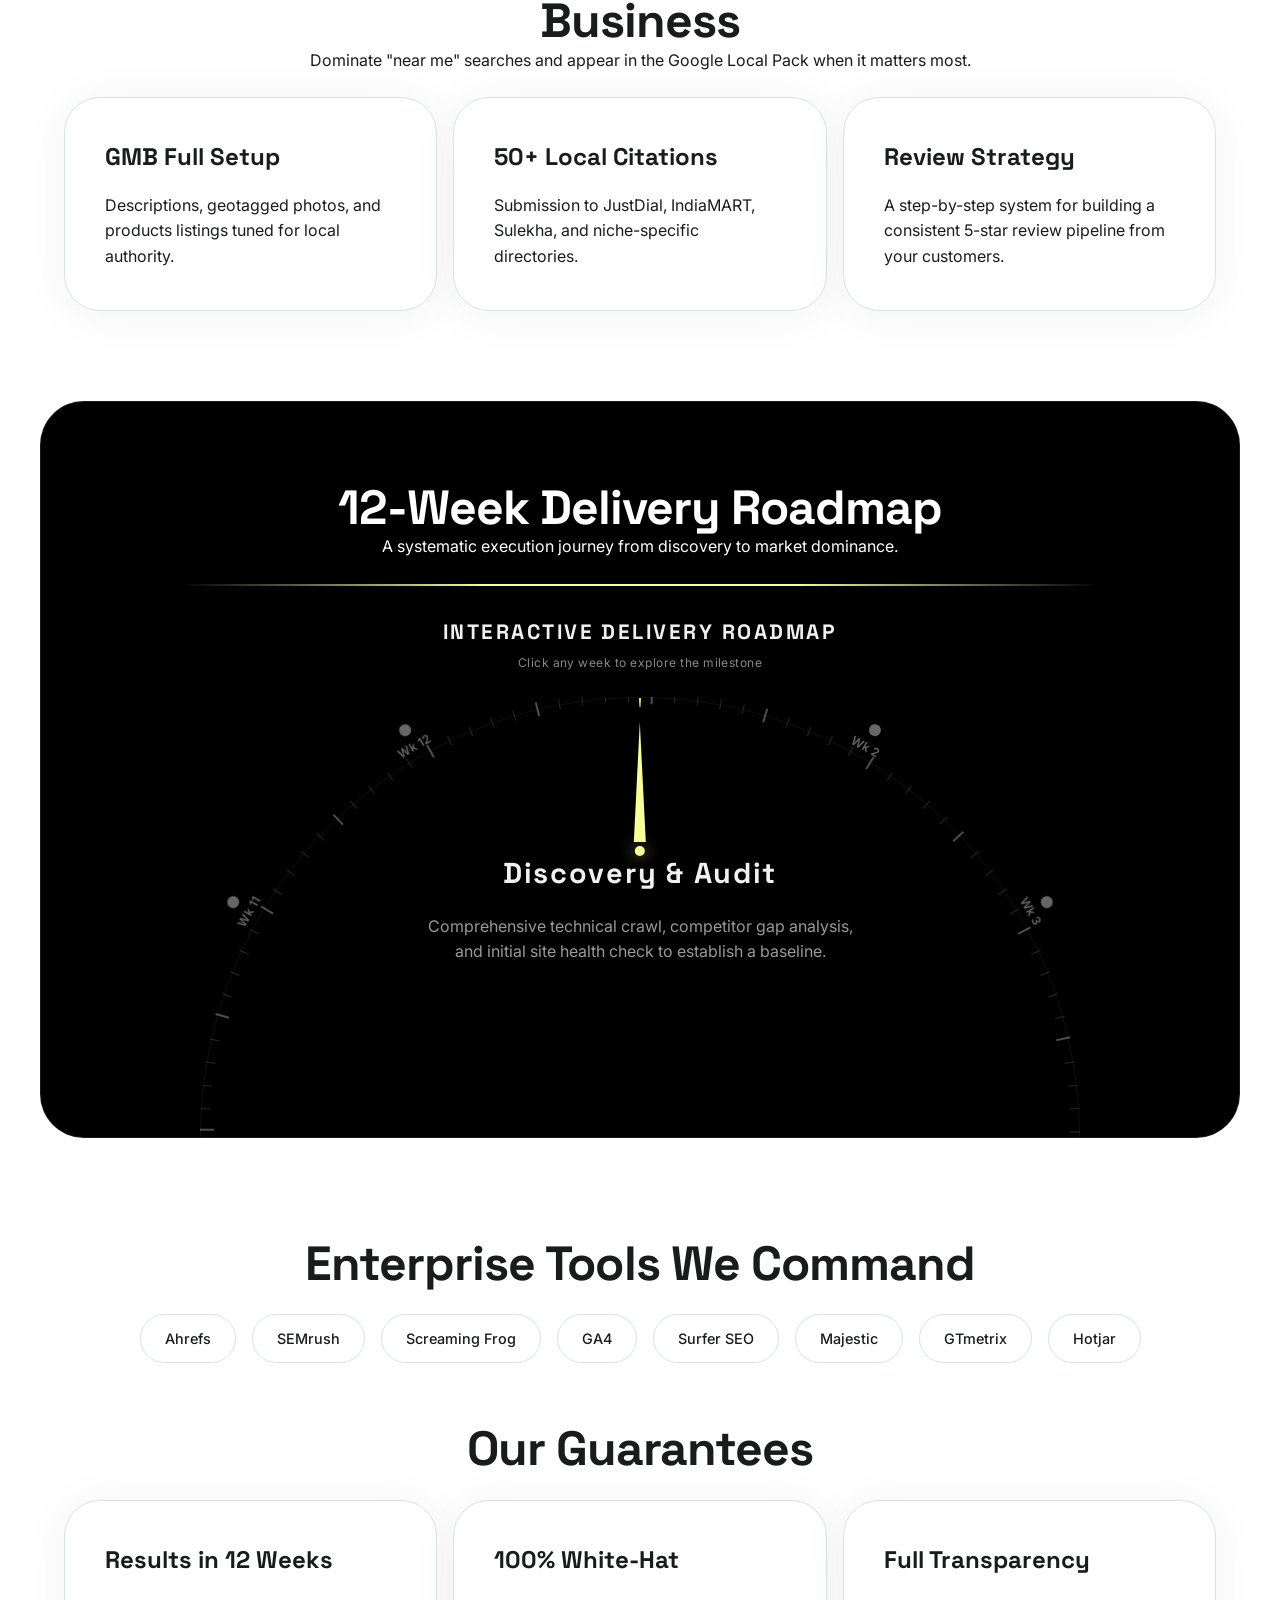
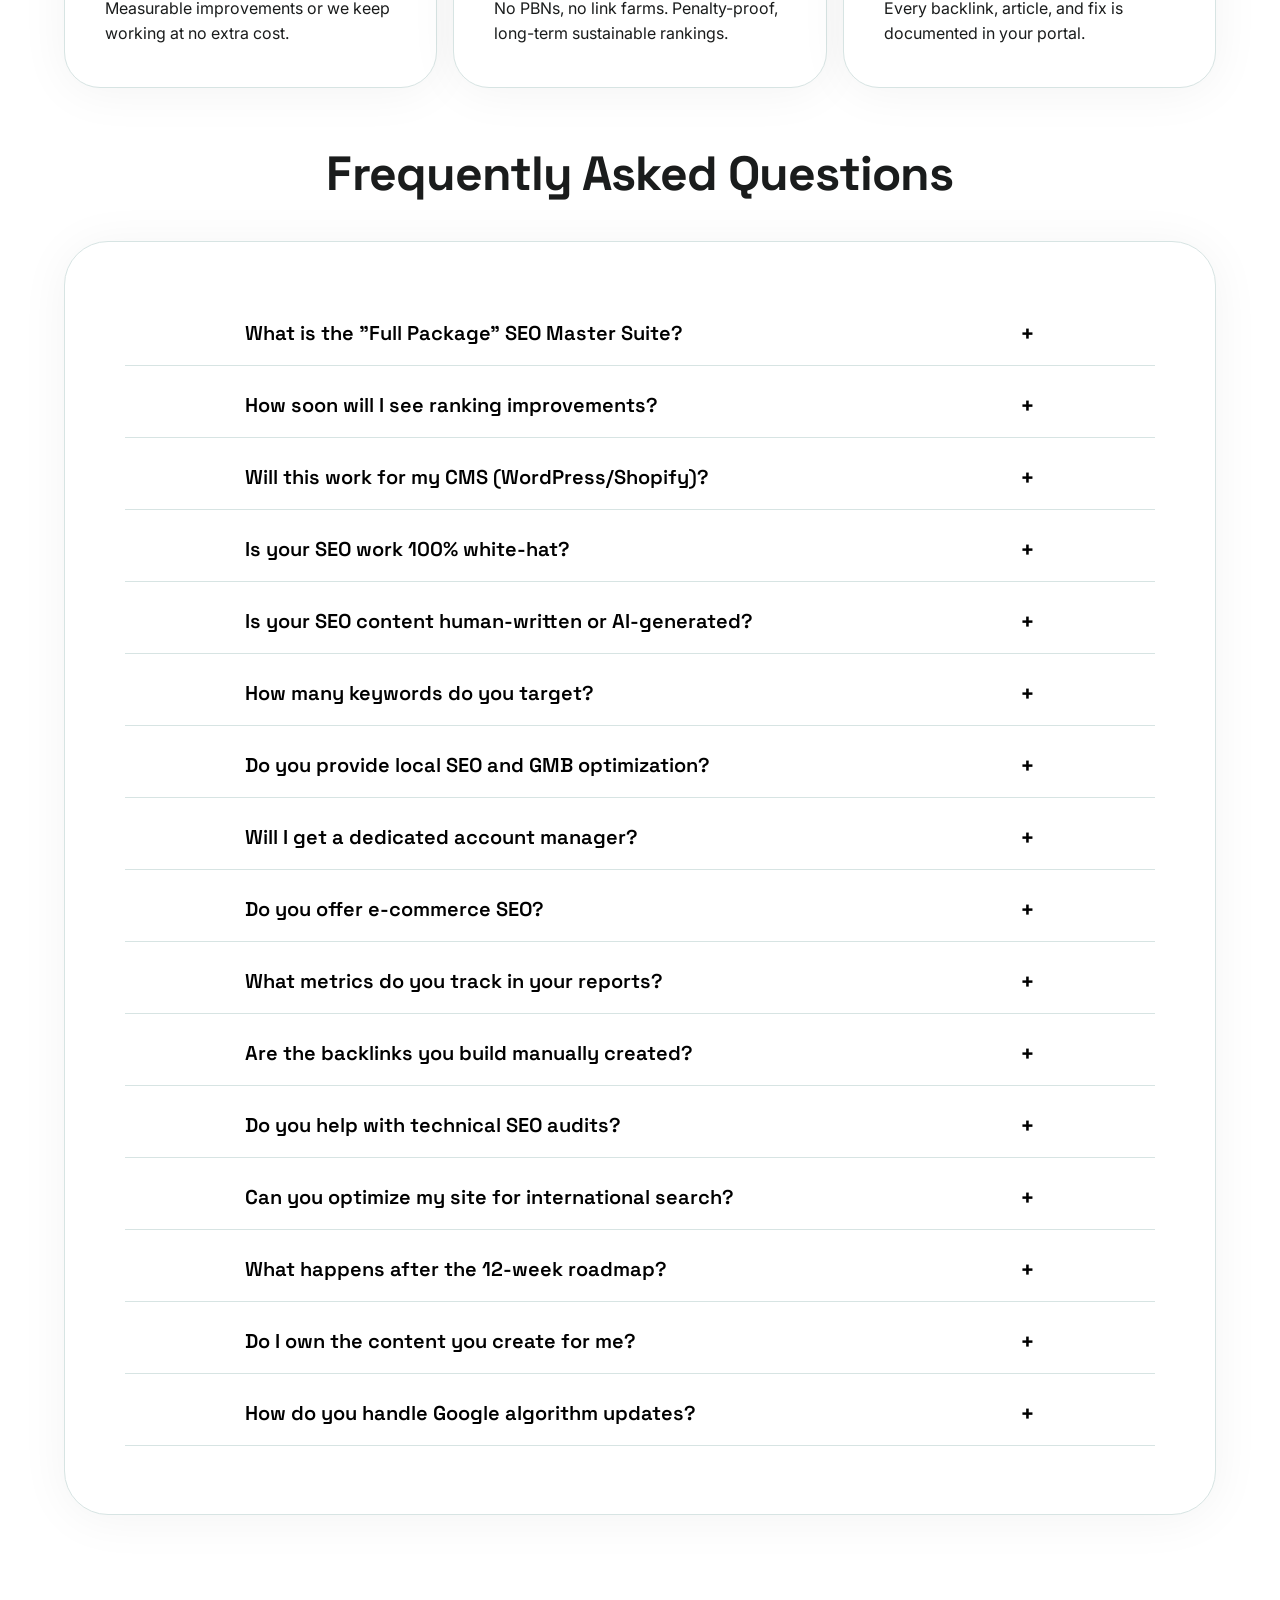
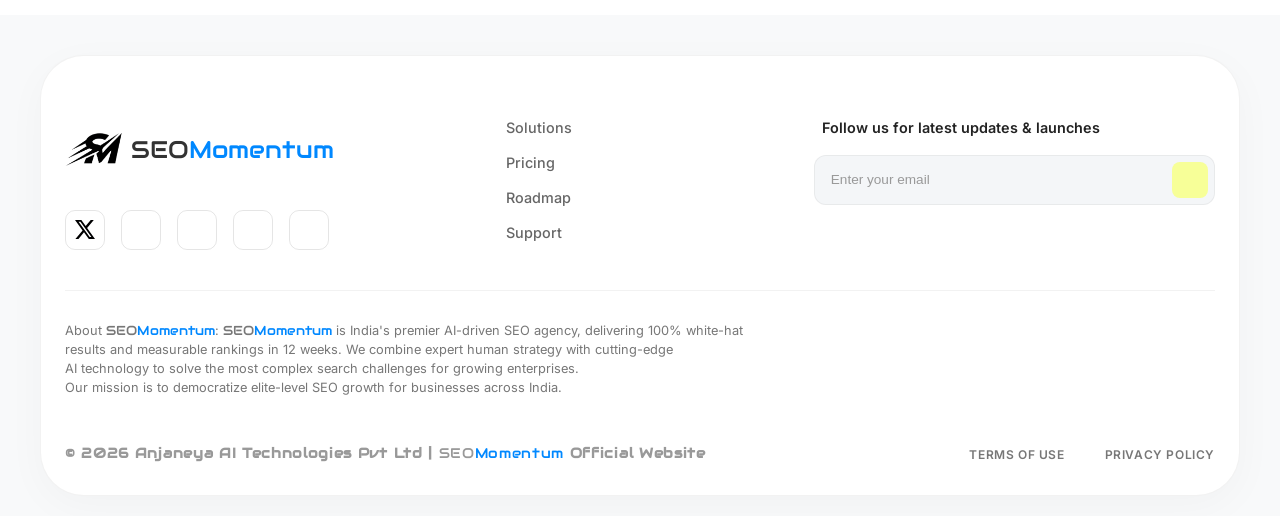
==== commit 2190850c: "updates done" ====
--- a/index.html
+++ b/index.html
@@ -1345,7 +1345,7 @@
 
                 <div class="footer-bottom">
                     <div class="bottom-left">
-                        <span>© 2026 Anjaneya AI Technologies Pvt Ltd | <span class="logo-audiowide">SEO<span
+                        <span class="footer-copyright-text">© <span id="current-year">2026</span> Anjaneya AI Technologies Pvt Ltd | <span class="logo-audiowide">SEO<span
                                     class="logo-momentum">Momentum</span></span> Official Website</span>
                     </div>
                     <div class="bottom-right">
--- a/style.css
+++ b/style.css
@@ -4523,4 +4523,10 @@
     top: -45%;
     background-color: #40c351;
     transform: translateX(-50%) scaleY(1.3) scaleX(0.8);
+}
+
+.footer-copyright-text {
+    font-family: 'Audiowide', sans-serif !important;
+    font-size: 0.85rem;
+    letter-spacing: 0.02em;
 }
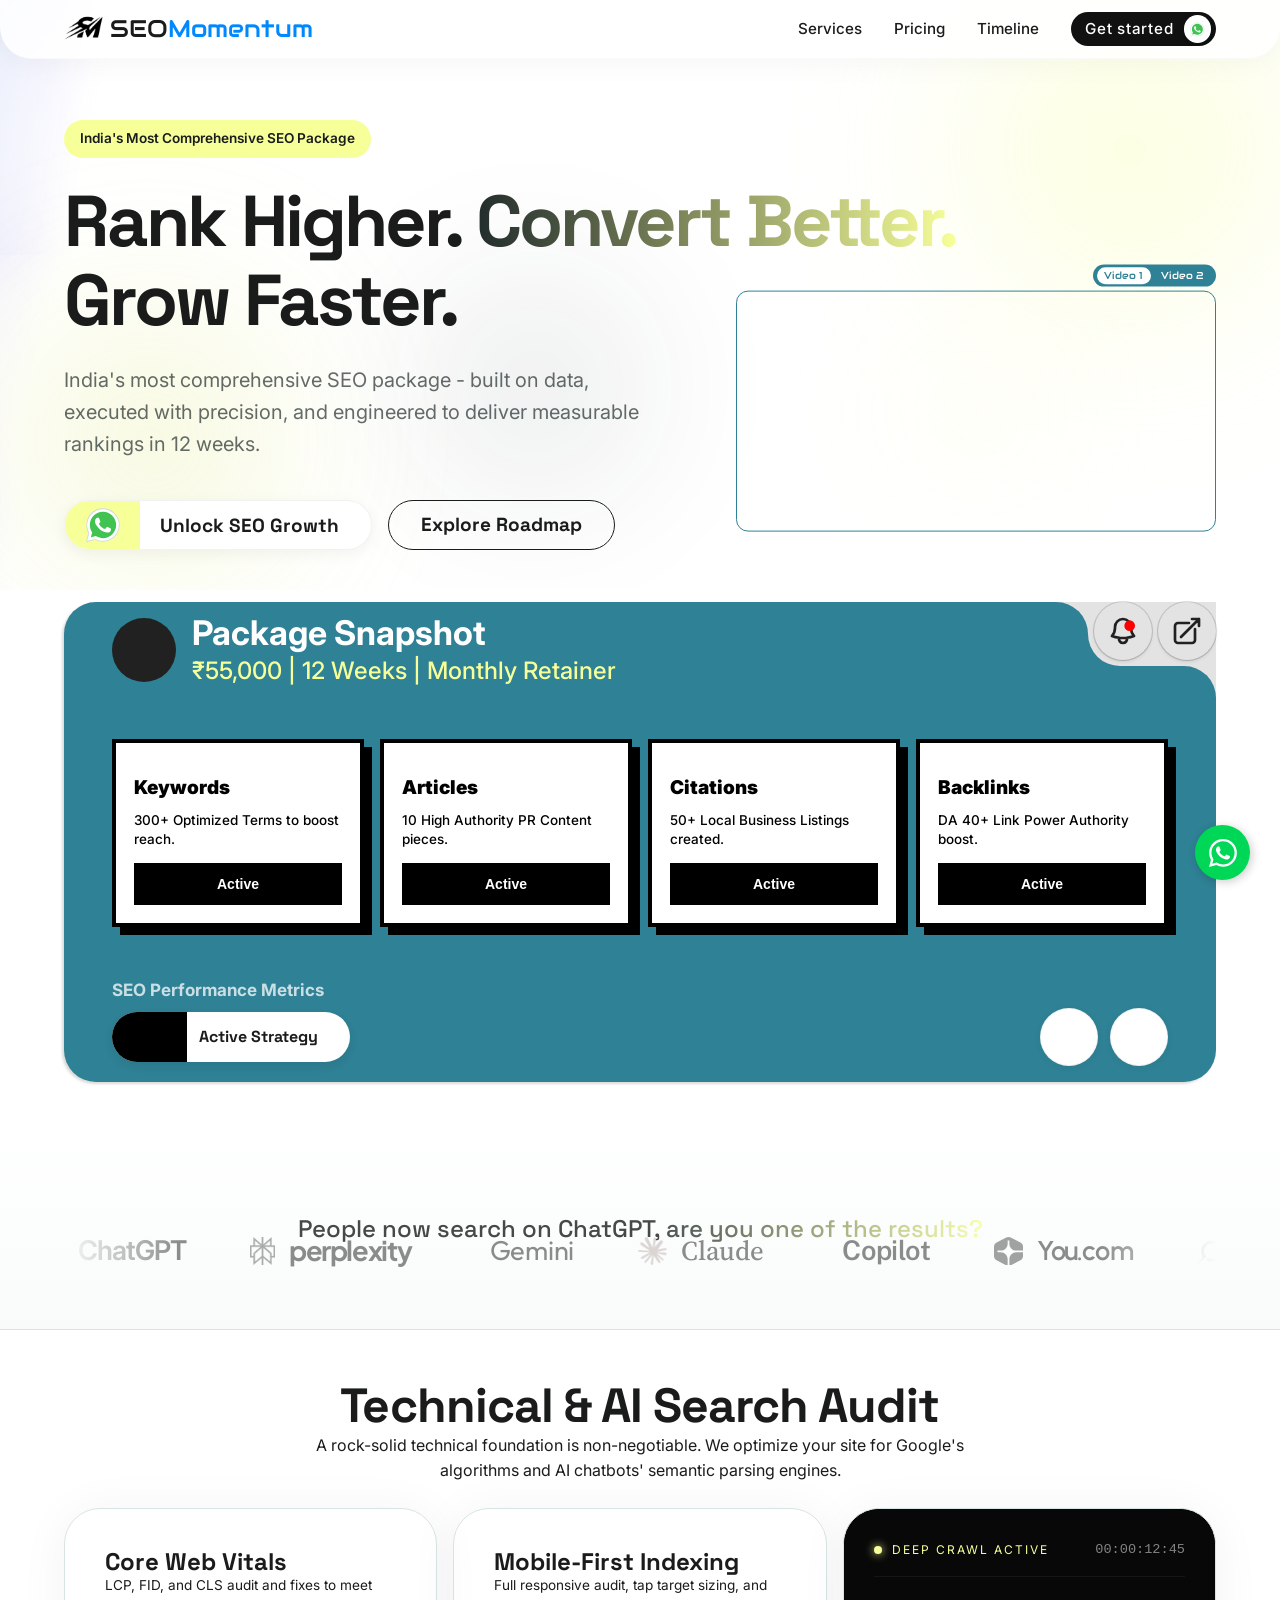
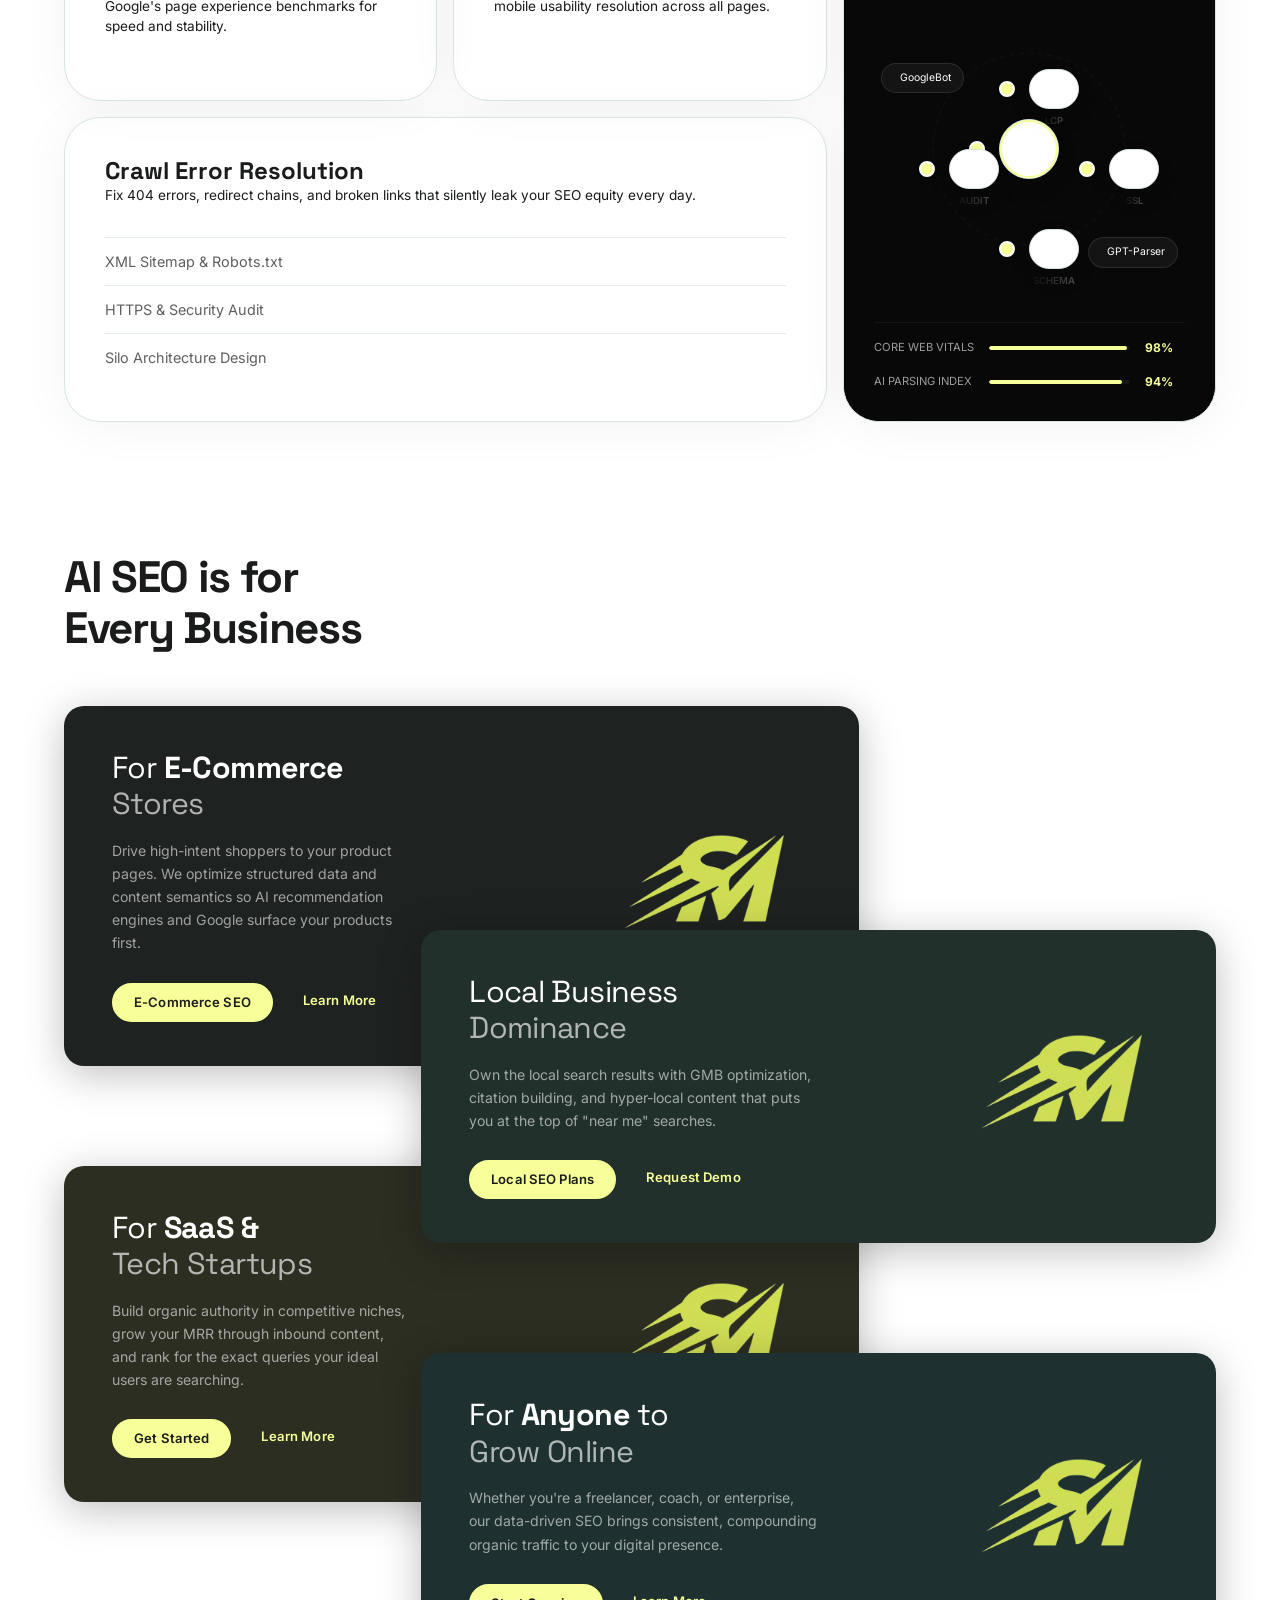
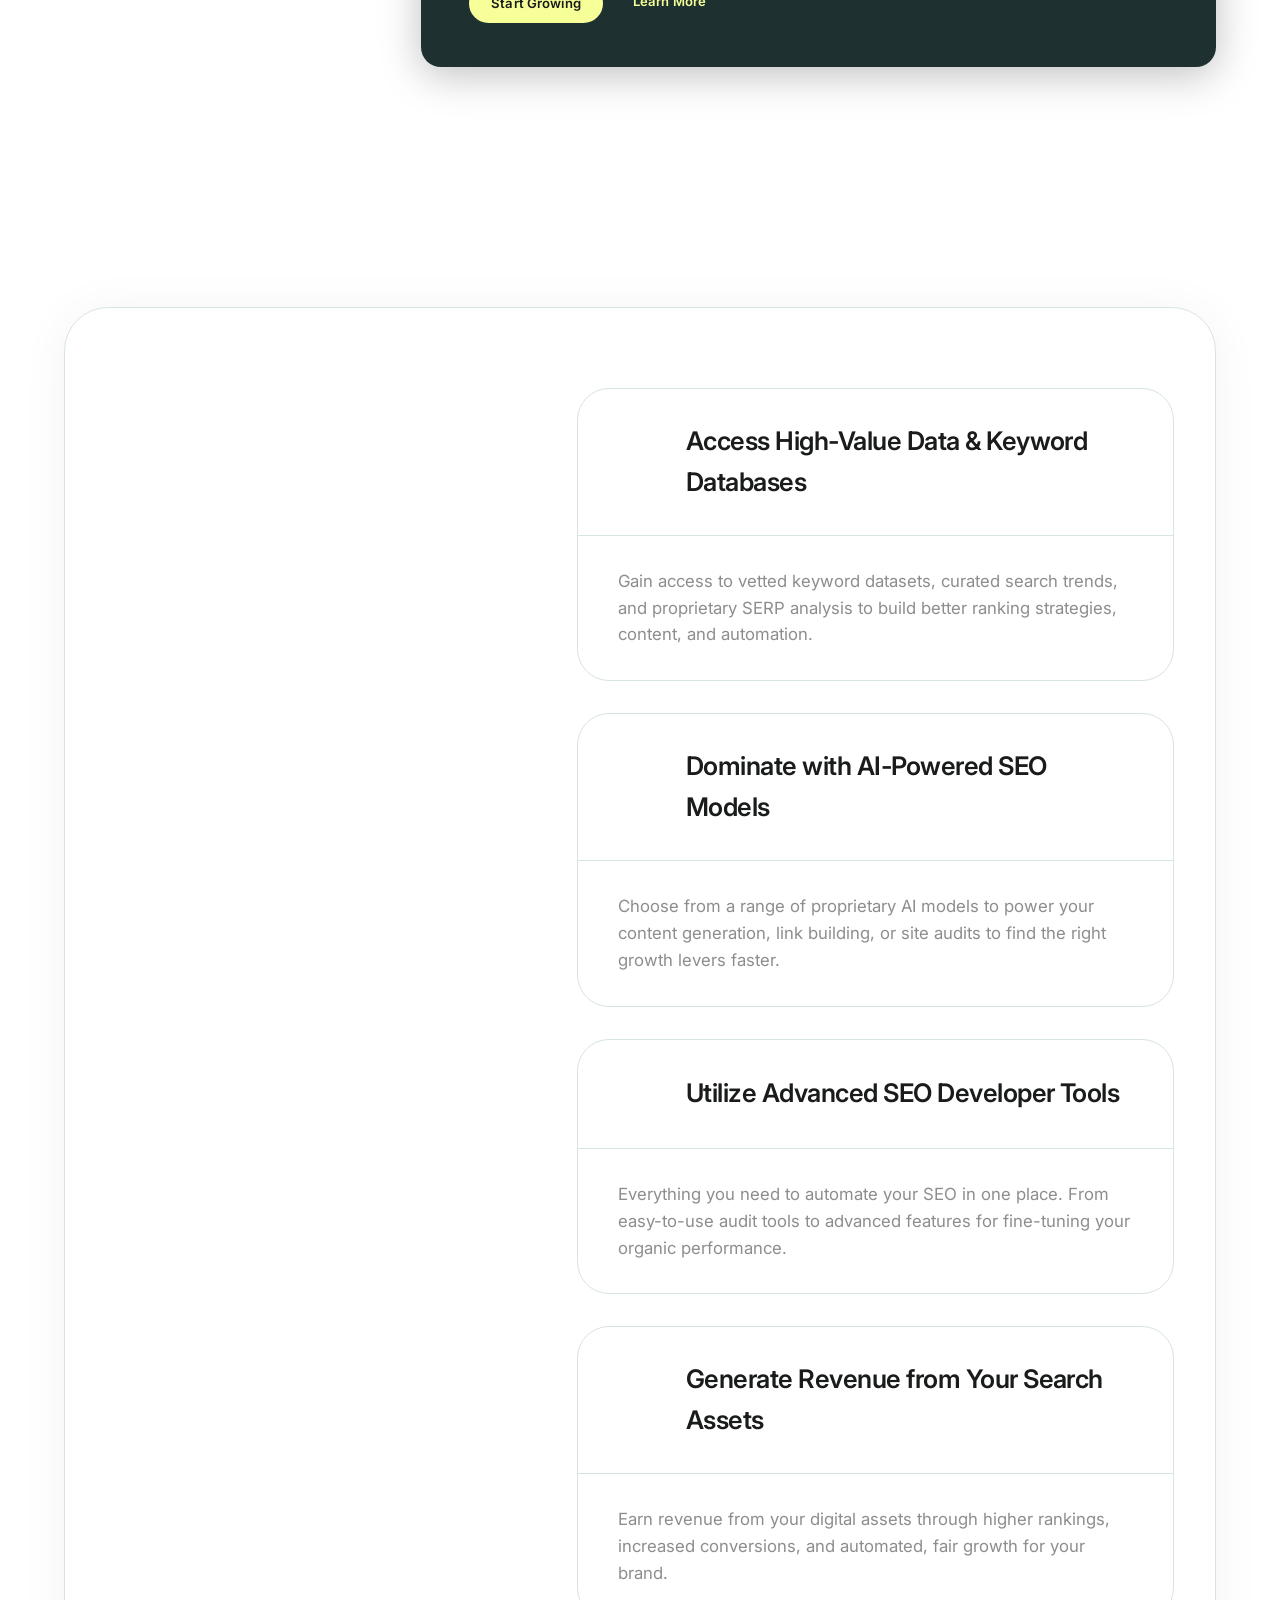
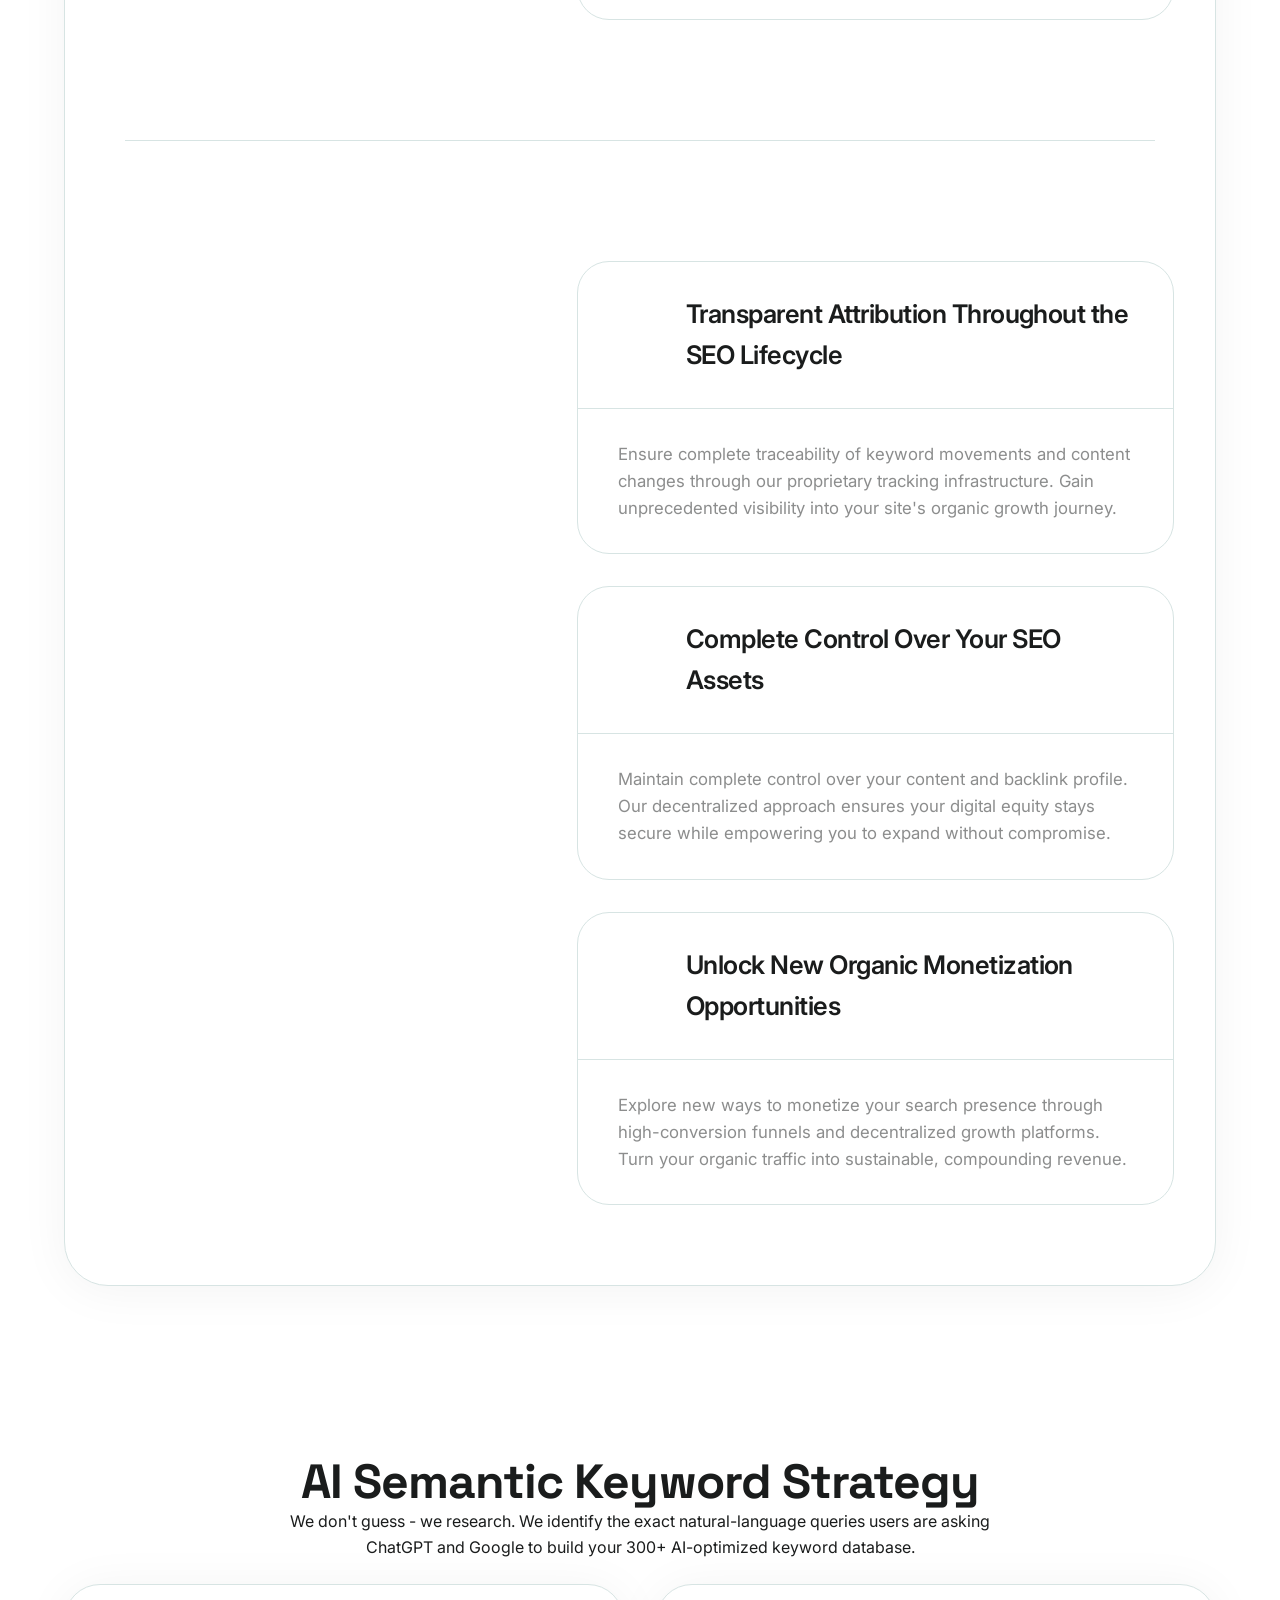
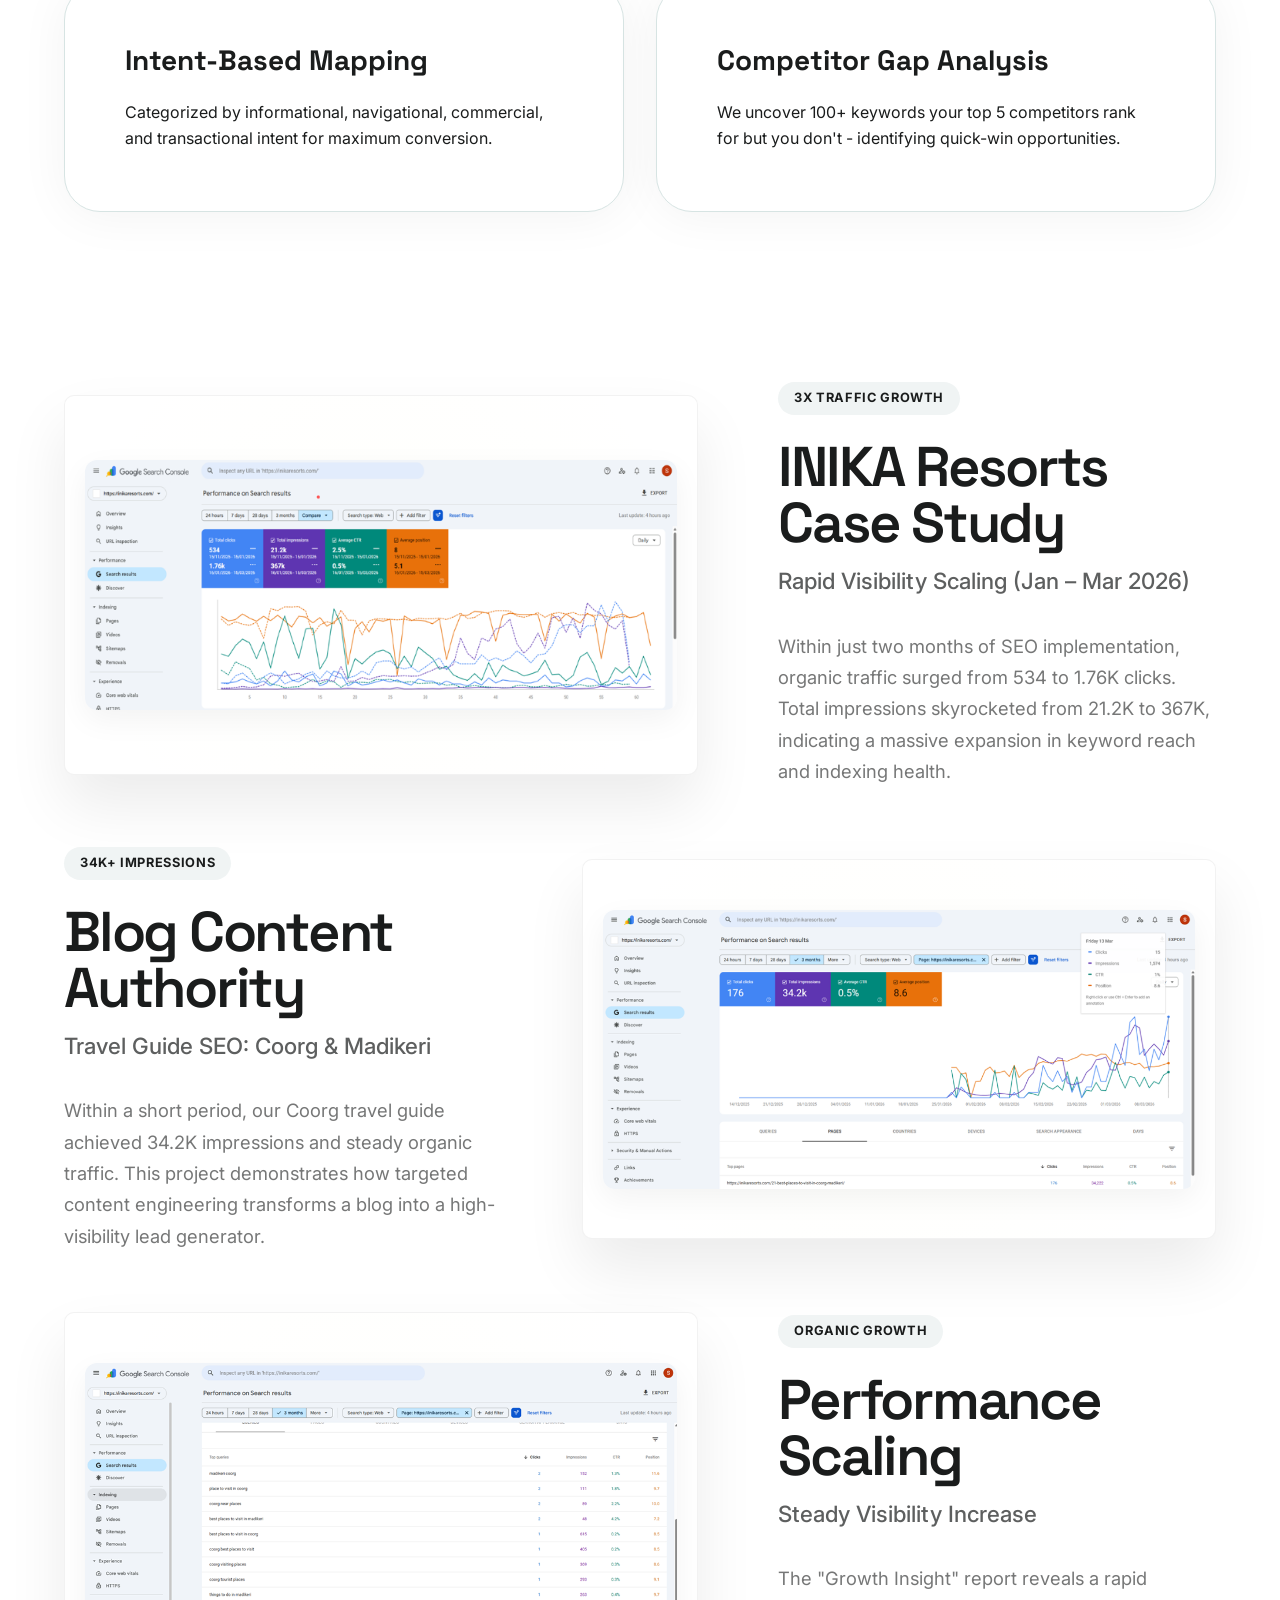
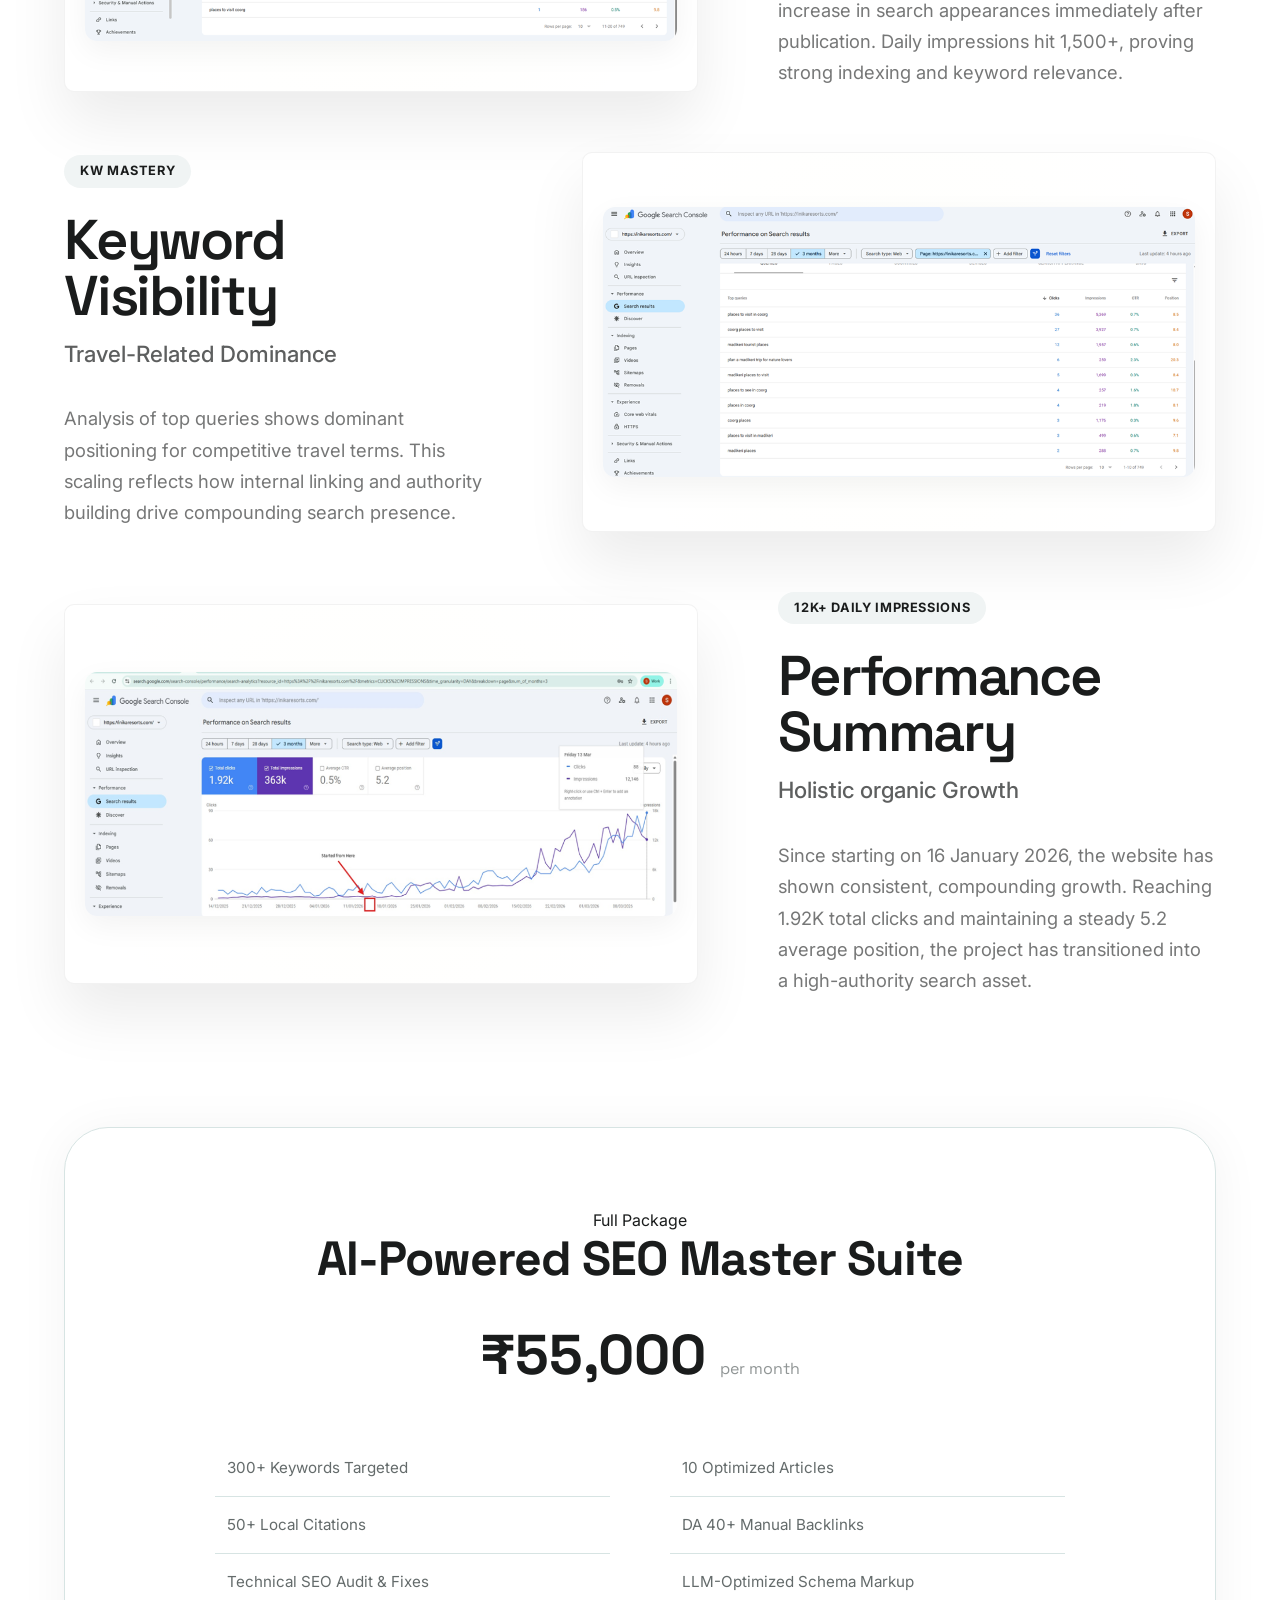
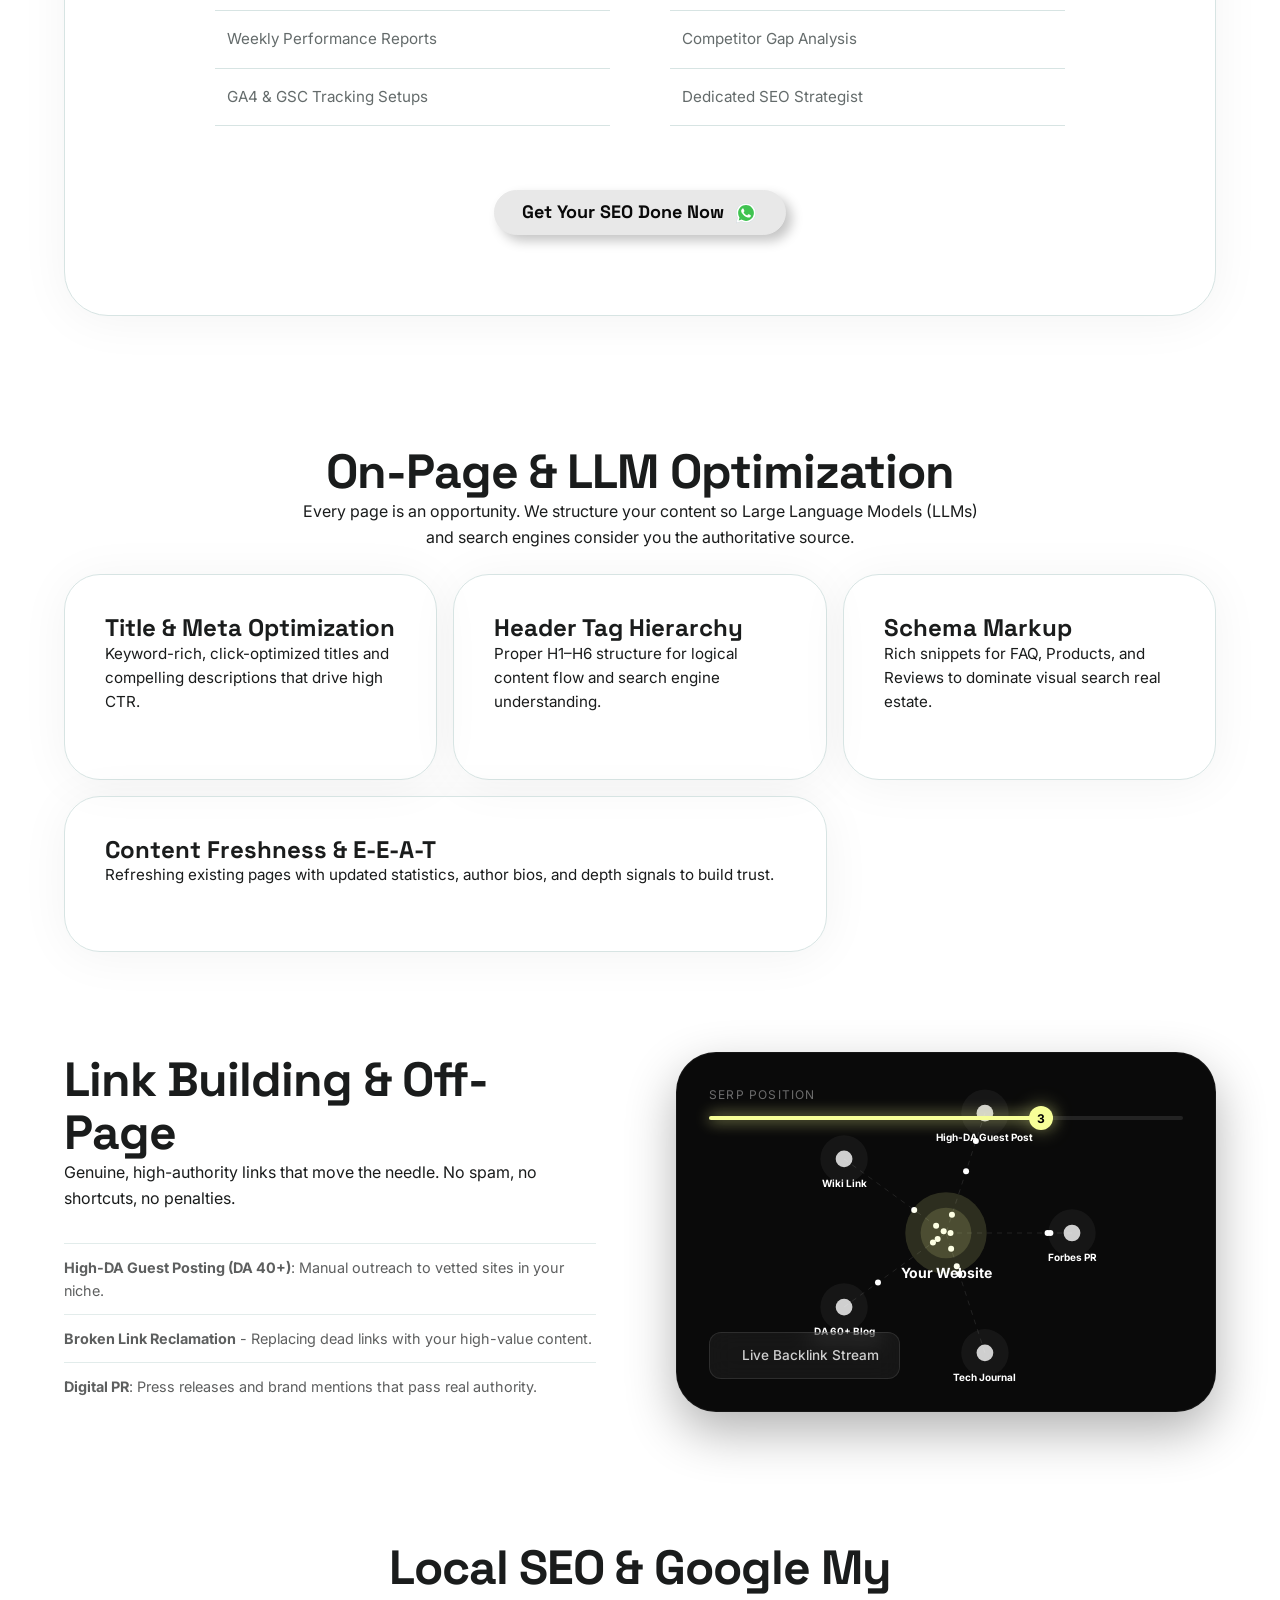
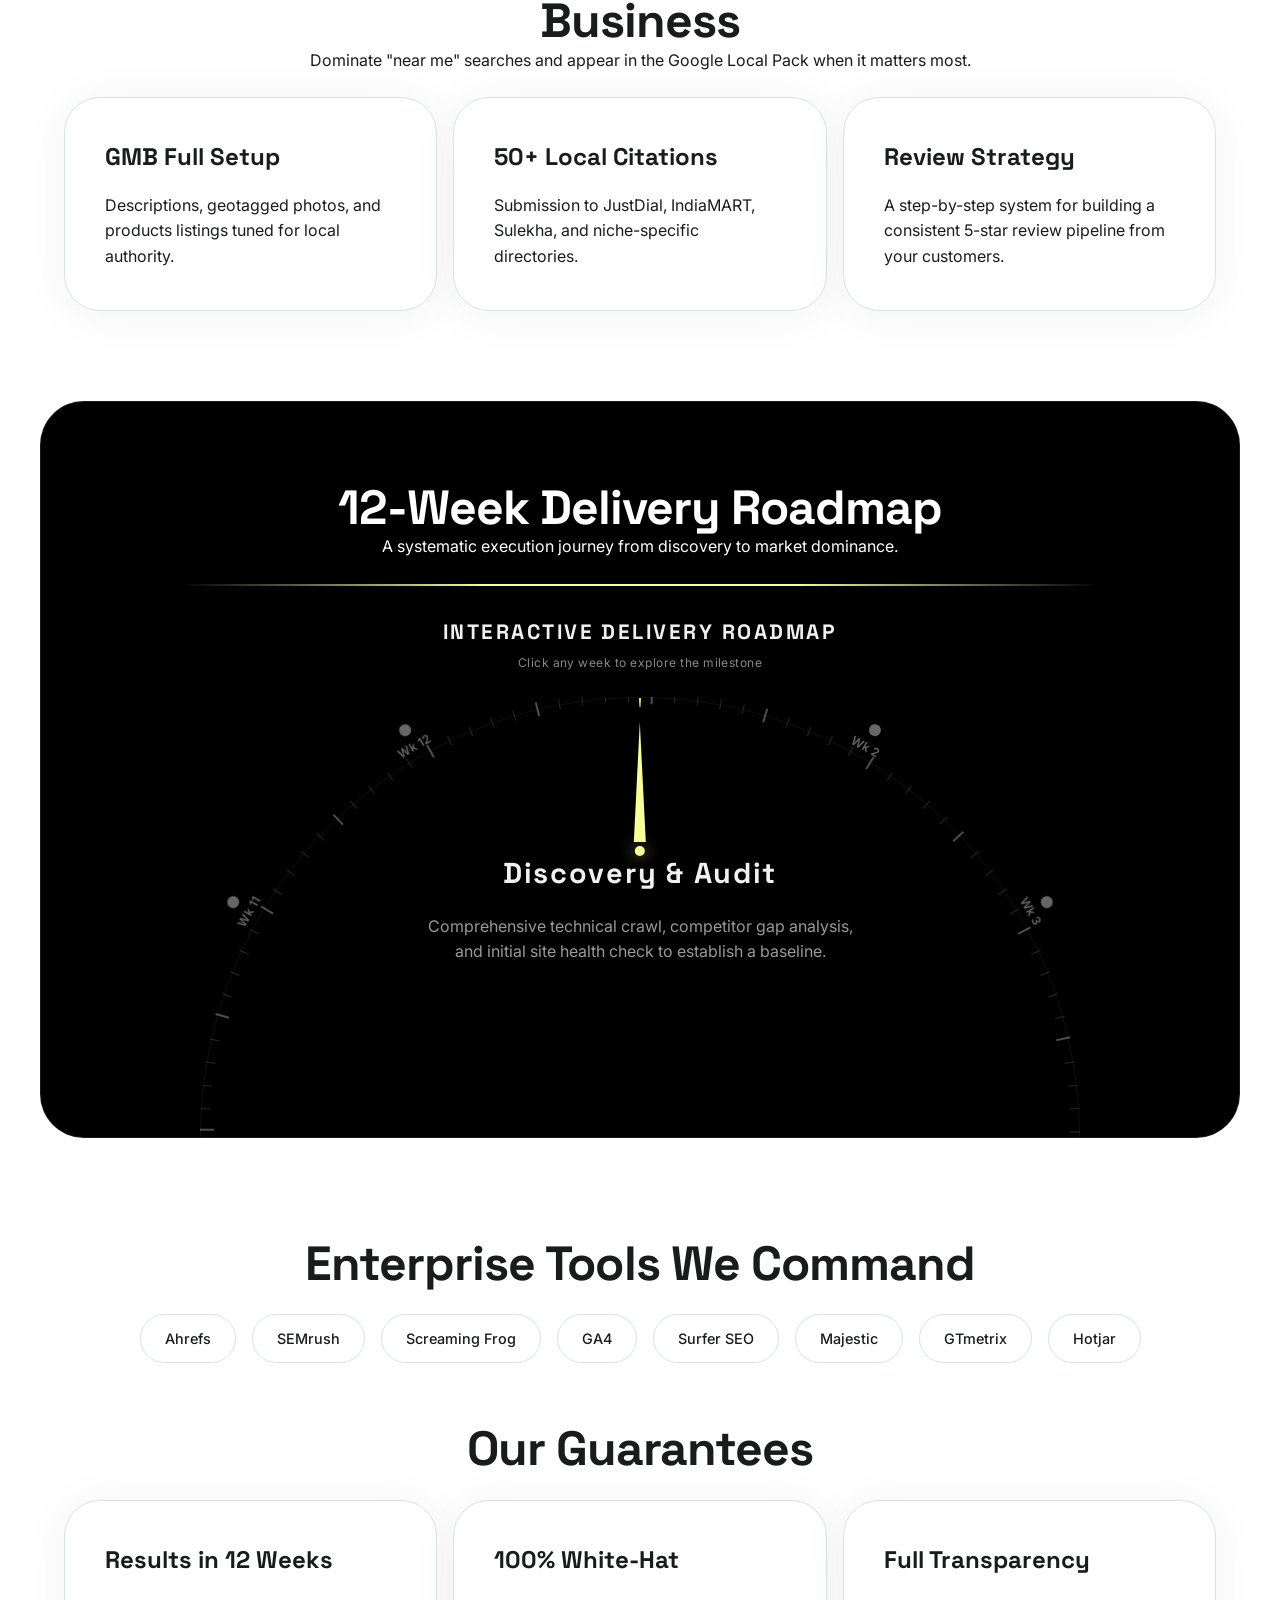
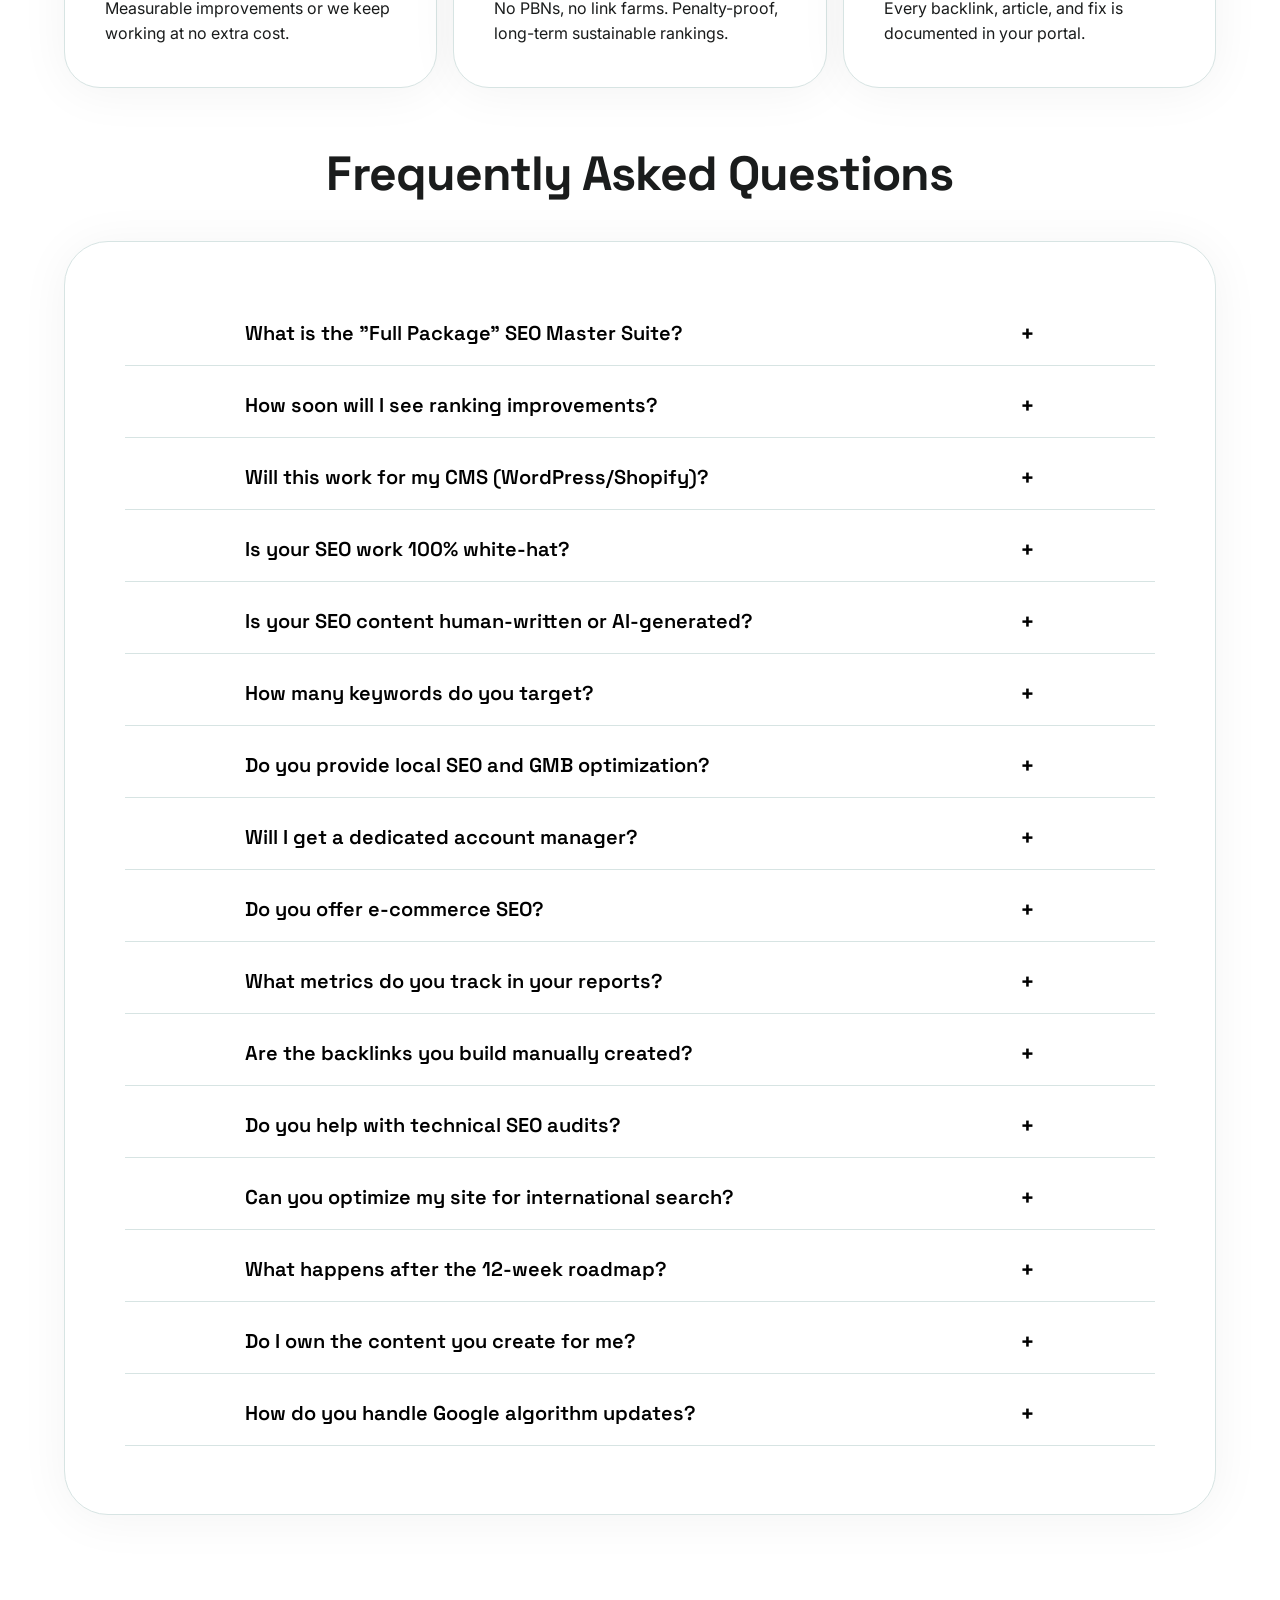
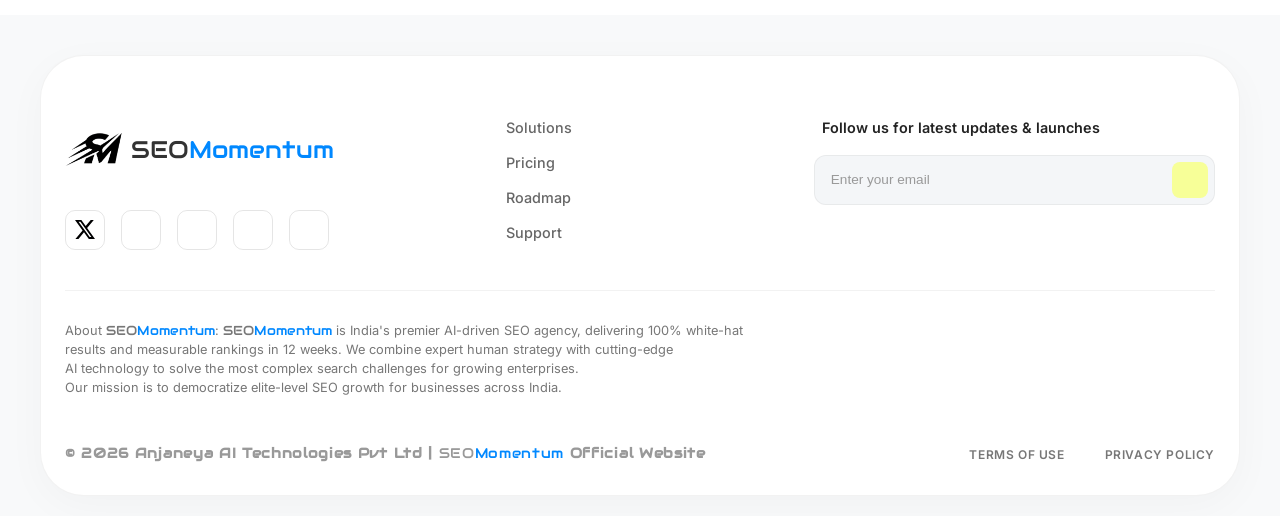
==== commit 8fd17de9: "updates done" ====
--- a/index.html
+++ b/index.html
@@ -229,25 +229,25 @@
                         <i class="ri-key-fill"></i>
                         <span class="card__title">Keywords</span>
                         <p class="card__content">300+ Optimized Terms to boost reach.</p>
-                        <button class="card__button" onclick="this.classList.add('is-confirmed'); this.innerText='Confirmed';">Active</button>
+                        <button class="card__button" onclick="toggleSnapshotConfirm(this)">Active</button>
                     </div>
                     <div class="s-feature">
                         <i class="ri-article-fill"></i>
                         <span class="card__title">Articles</span>
                         <p class="card__content">10 High Authority PR Content pieces.</p>
-                        <button class="card__button" onclick="this.classList.add('is-confirmed'); this.innerText='Confirmed';">Active</button>
+                        <button class="card__button" onclick="toggleSnapshotConfirm(this)">Active</button>
                     </div>
                     <div class="s-feature">
                         <i class="ri-map-pin-user-fill"></i>
                         <span class="card__title">Citations</span>
                         <p class="card__content">50+ Local Business Listings created.</p>
-                        <button class="card__button" onclick="this.classList.add('is-confirmed'); this.innerText='Confirmed';">Active</button>
+                        <button class="card__button" onclick="toggleSnapshotConfirm(this)">Active</button>
                     </div>
                     <div class="s-feature">
                         <i class="ri-links-fill"></i>
                         <span class="card__title">Backlinks</span>
                         <p class="card__content">DA 40+ Link Power Authority boost.</p>
-                        <button class="card__button" onclick="this.classList.add('is-confirmed'); this.innerText='Confirmed';">Active</button>
+                        <button class="card__button" onclick="toggleSnapshotConfirm(this)">Active</button>
                     </div>
                 </div>
             </div>
@@ -521,7 +521,7 @@
                     <div class="stagger-card stagger-card--4 reveal">
                         <div class="stagger-card__text">
                             <h3>For <strong>Anyone</strong> to <br><span>Grow Online</span></h3>
-                            <p class="stagger-card__desc">Whether you're a freelancer, coach, or enterprise — our
+                            <p class="stagger-card__desc">Whether you're a freelancer, coach, or enterprise, our
                                 data-driven SEO brings consistent, compounding organic traffic to your digital presence.
                             </p>
                             <div class="stagger-card__actions">
